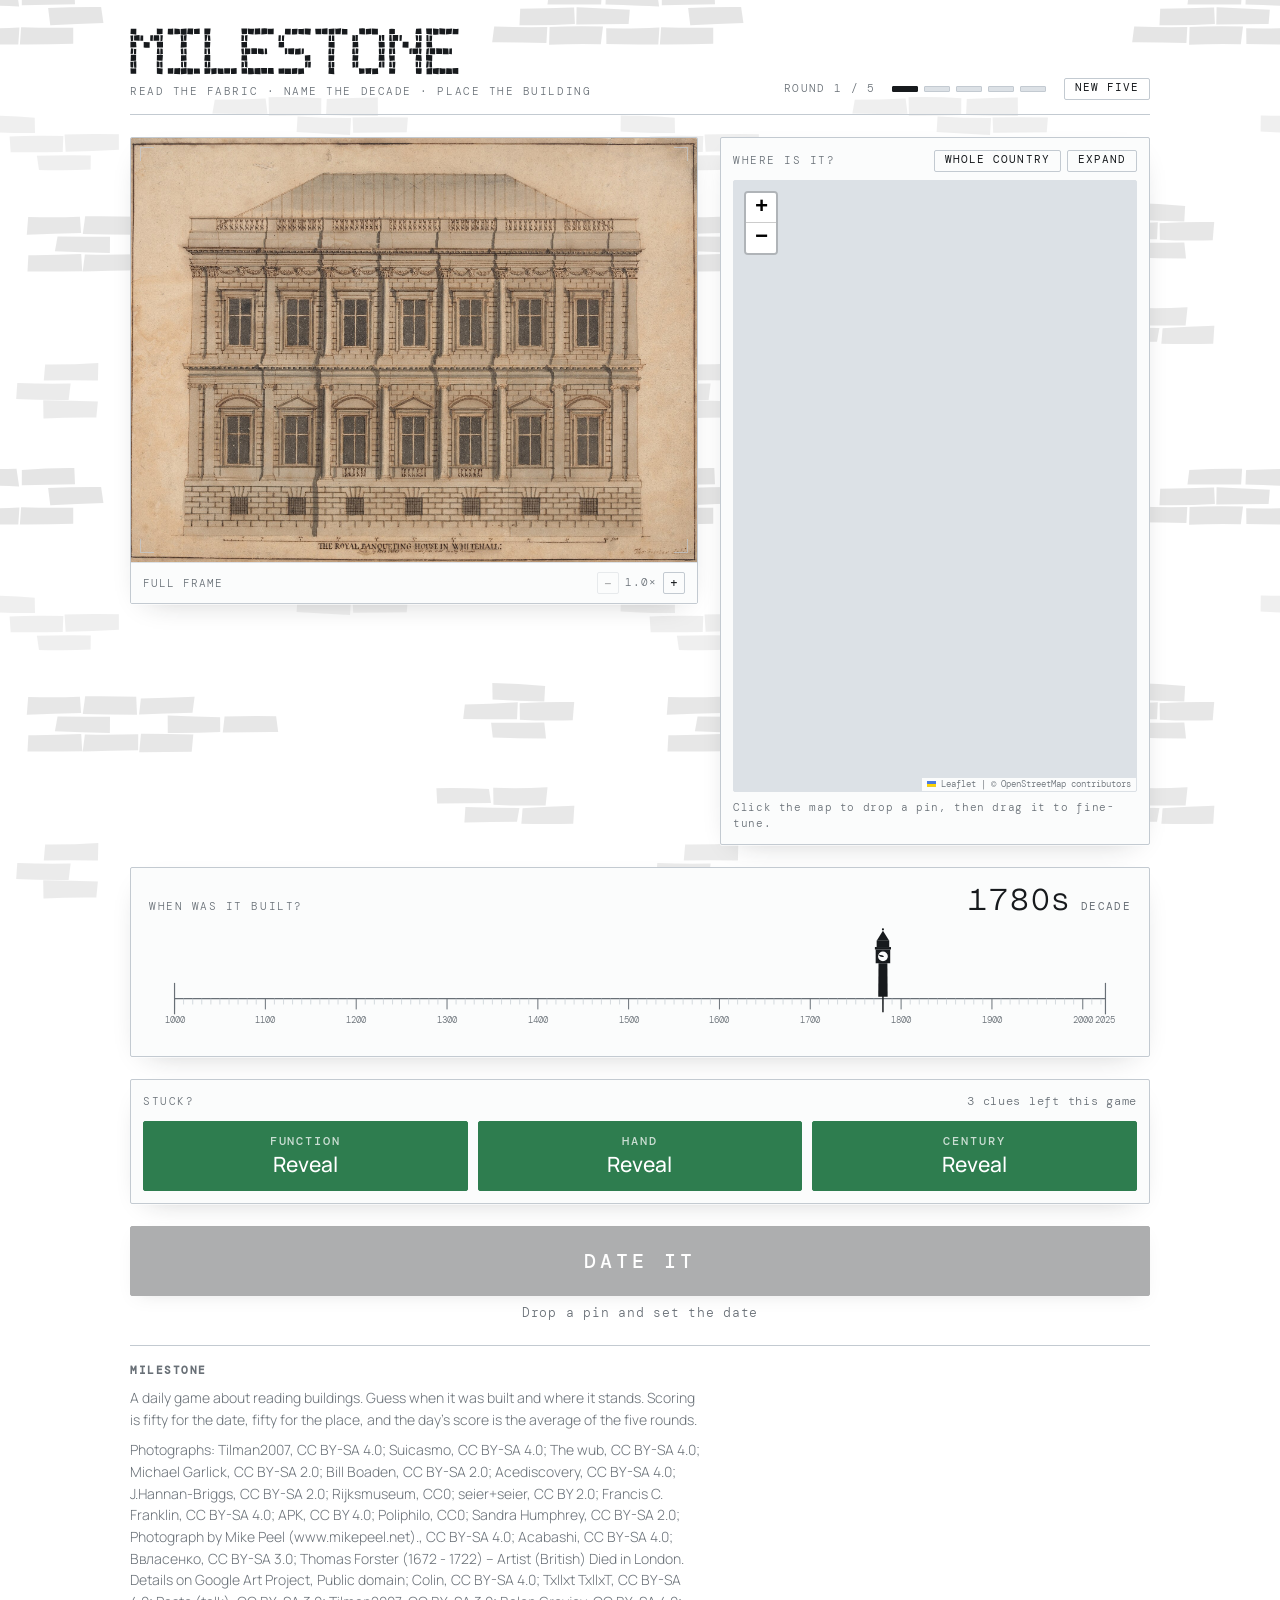
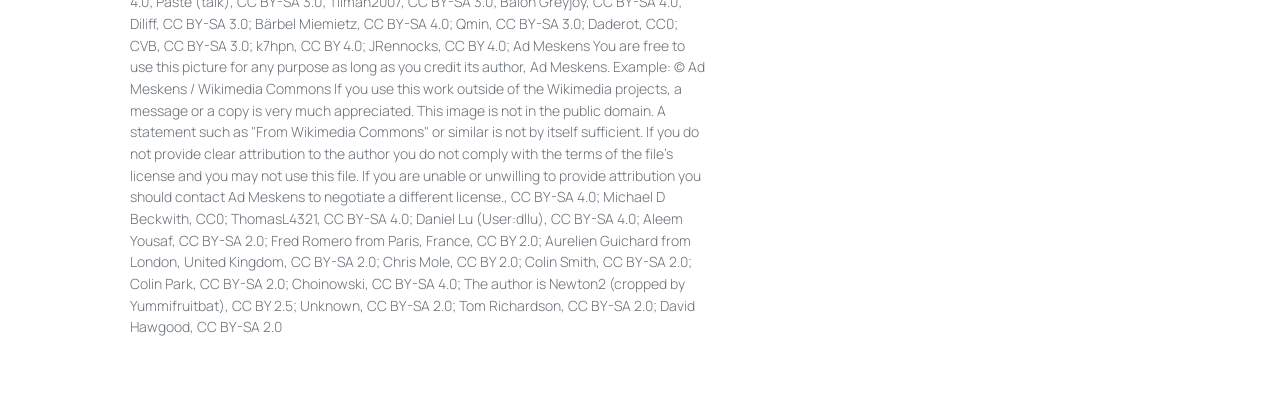
==== index.html @ c179b69d "Date it button sized to match the clue tabs" ====
<!doctype html>
<html lang="en-GB">
<head>
<meta charset="utf-8">
<meta name="viewport" content="width=device-width, initial-scale=1">
<title>Milestone</title>
<link rel="stylesheet" href="https://fonts.googleapis.com/css2?family=Bricolage+Grotesque:opsz,wght@12..96,300;12..96,400;12..96,500&family=Manrope:wght@200;300;400;500;600&family=DM+Mono:wght@400;500&display=swap">
<link rel="stylesheet" href="vendor/leaflet/leaflet.css?v=1787923400">
<link rel="stylesheet" href="styles.css?v=1787923400">
</head>
<body>

<div class="wrap">
  <header>
    <div>
      <h1 class="markwrap"><svg class="mark" viewBox="-1 -1 500.0 70.6" role="img" aria-label="Milestone" preserveAspectRatio="xMinYMid meet"><g fill="currentColor"><path d="M0.18,0.28 Q4.26,-0.07 8.62,0.01 L8.49,9.10 Q4.04,8.46 -0.21,8.25 Z"/><path d="M39.61,-0.17 Q43.94,0.16 48.41,0.07 L48.30,8.17 Q44.18,8.33 39.70,8.64 Z"/><path d="M-0.40,10.23 Q1.90,10.47 3.86,9.90 L3.76,18.40 Q1.93,18.71 0.41,18.93 Z"/><path d="M5.23,10.30 Q9.33,9.95 13.49,9.64 L13.73,18.20 Q9.24,18.14 5.21,18.11 Z"/><path d="M15.00,9.87 Q16.77,10.30 19.00,10.37 L18.99,18.34 Q16.62,18.08 14.53,18.48 Z"/><path d="M29.78,9.90 Q31.92,10.16 33.84,9.96 L33.40,18.78 Q31.23,18.15 29.55,18.31 Z"/><path d="M35.01,10.16 Q39.04,9.70 43.12,9.94 L43.37,18.19 Q39.10,18.63 34.67,18.39 Z"/><path d="M45.18,9.57 Q47.22,9.91 48.75,10.13 L48.11,18.48 Q46.68,19.18 45.15,19.05 Z"/><path d="M-0.29,20.01 Q4.09,19.81 8.16,20.27 L8.75,28.31 Q4.12,28.48 -0.30,28.62 Z"/><path d="M19.76,20.38 Q24.25,20.40 28.83,20.46 L28.74,28.78 Q24.00,29.01 19.79,28.60 Z"/><path d="M39.65,19.96 Q44.24,19.87 49.03,20.01 L48.97,28.36 Q44.43,28.73 39.97,28.48 Z"/><path d="M0.47,29.59 Q2.04,29.90 3.77,30.03 L3.51,38.14 Q1.61,38.10 -0.14,38.42 Z"/><path d="M4.77,30.48 Q6.64,30.81 8.49,30.47 L8.27,38.76 Q6.71,38.38 5.05,38.81 Z"/><path d="M40.18,30.11 Q41.82,30.12 43.35,30.23 L43.94,38.38 Q41.54,38.34 39.65,38.39 Z"/><path d="M45.05,30.08 Q46.58,30.13 48.45,30.29 L48.78,38.36 Q46.69,38.77 44.85,39.03 Z"/><path d="M0.30,39.62 Q4.26,39.62 8.29,39.56 L8.23,48.62 Q3.82,48.59 -0.01,49.05 Z"/><path d="M39.81,39.74 Q44.41,39.46 48.89,39.92 L48.24,48.63 Q44.10,48.41 39.66,48.29 Z"/><path d="M-0.44,50.17 Q1.96,50.11 4.06,50.24 L3.94,59.04 Q2.14,58.74 -0.23,58.59 Z"/><path d="M4.52,49.60 Q6.37,49.27 8.53,49.52 L8.71,59.09 Q6.81,59.48 5.43,59.09 Z"/><path d="M39.53,49.57 Q41.76,49.84 43.77,50.45 L43.63,58.16 Q41.88,58.34 39.54,58.92 Z"/><path d="M44.65,50.47 Q46.48,49.81 48.16,49.86 L48.28,58.74 Q46.92,58.80 44.99,58.35 Z"/><path d="M-0.29,60.10 Q4.34,60.34 8.37,60.07 L8.42,68.31 Q4.04,68.33 -0.01,68.17 Z"/><path d="M39.68,59.67 Q44.07,60.31 48.48,60.22 L48.17,69.04 Q43.91,68.68 39.75,68.26 Z"/><path d="M56.49,0.03 Q60.17,0.28 64.45,-0.31 L64.62,8.73 Q60.47,8.82 56.09,8.29 Z"/><path d="M66.34,-0.07 Q70.03,0.26 74.29,0.46 L75.00,8.17 Q70.65,8.34 66.13,8.60 Z"/><path d="M75.76,0.39 Q80.02,-0.25 84.77,-0.22 L84.88,9.01 Q80.59,9.25 75.89,8.67 Z"/><path d="M86.43,-0.35 Q90.53,-0.55 94.80,-0.11 L94.32,8.99 Q89.89,8.71 85.60,8.18 Z"/><path d="M96.02,0.42 Q100.29,-0.02 104.58,-0.36 L104.65,8.12 Q100.66,7.86 96.16,8.26 Z"/><path d="M75.78,9.83 Q77.88,9.90 79.62,9.89 L80.08,19.03 Q78.08,18.60 76.44,18.77 Z"/><path d="M80.69,10.27 Q82.72,9.78 84.77,9.53 L84.39,18.17 Q82.65,18.27 81.02,18.44 Z"/><path d="M76.29,19.57 Q80.85,19.62 84.86,20.09 L84.89,28.26 Q80.27,28.48 75.79,29.01 Z"/><path d="M75.83,30.45 Q77.68,29.81 79.60,29.93 L80.00,38.74 Q78.22,38.76 76.44,38.75 Z"/><path d="M81.12,30.35 Q82.99,30.35 84.47,30.05 L84.92,39.05 Q83.01,38.75 81.32,38.36 Z"/><path d="M76.29,40.31 Q80.37,40.56 84.34,39.99 L84.76,48.27 Q80.40,48.38 76.26,48.89 Z"/><path d="M76.47,50.12 Q77.90,50.34 79.11,49.93 L79.42,58.93 Q77.71,58.53 76.47,58.24 Z"/><path d="M80.53,49.85 Q82.61,50.30 84.68,50.21 L84.37,58.76 Q82.89,58.54 81.05,58.46 Z"/><path d="M56.29,59.94 Q60.35,60.15 64.57,59.73 L64.60,68.16 Q60.58,68.27 56.35,68.47 Z"/><path d="M66.36,60.10 Q70.95,60.01 74.96,59.76 L74.88,69.05 Q70.55,68.60 65.90,68.86 Z"/><path d="M75.61,60.32 Q80.26,59.81 84.87,59.65 L84.89,68.24 Q80.78,68.97 76.35,69.03 Z"/><path d="M85.66,59.97 Q89.98,60.04 94.75,60.26 L94.11,68.90 Q90.19,69.27 86.12,68.92 Z"/><path d="M95.91,60.44 Q100.29,60.62 104.63,60.42 L105.08,68.18 Q100.45,68.16 95.71,68.41 Z"/><path d="M111.68,-0.07 Q116.37,-0.57 121.09,-0.31 L120.28,8.64 Q115.96,8.95 111.68,8.90 Z"/><path d="M112.08,9.73 Q114.16,9.55 116.04,9.61 L115.13,18.34 Q113.67,18.43 112.38,18.63 Z"/><path d="M116.69,10.09 Q118.81,10.22 120.41,10.45 L120.88,18.29 Q119.36,18.28 117.43,18.22 Z"/><path d="M111.93,19.86 Q116.09,19.67 120.66,20.03 L120.22,28.58 Q115.85,28.66 111.98,28.94 Z"/><path d="M111.92,29.86 Q113.49,30.15 115.19,30.42 L115.15,38.78 Q113.20,38.43 111.72,38.59 Z"/><path d="M116.59,30.20 Q118.14,29.97 120.12,30.17 L120.37,38.21 Q119.00,38.35 117.34,38.85 Z"/><path d="M112.24,40.06 Q116.44,39.49 120.65,39.79 L120.63,48.98 Q115.98,48.51 111.59,48.58 Z"/><path d="M112.17,50.18 Q113.76,50.34 115.73,49.91 L115.90,58.92 Q113.87,58.63 112.20,58.15 Z"/><path d="M117.42,49.81 Q118.91,50.24 120.54,49.87 L120.65,58.45 Q118.64,58.43 116.71,59.05 Z"/><path d="M111.71,59.91 Q116.18,59.75 121.09,59.94 L120.21,68.47 Q115.83,68.42 111.91,68.68 Z"/><path d="M122.00,60.29 Q126.10,60.33 130.23,59.63 L130.23,68.49 Q126.20,68.67 122.40,69.09 Z"/><path d="M131.73,60.01 Q135.92,60.31 140.32,60.35 L140.88,68.81 Q136.43,68.70 132.15,68.43 Z"/><path d="M141.69,60.09 Q146.52,59.75 150.96,60.15 L150.40,68.40 Q146.17,68.16 141.82,68.44 Z"/><path d="M152.04,60.22 Q156.18,60.00 160.53,59.71 L160.69,68.42 Q156.42,68.64 152.06,68.83 Z"/><path d="M167.80,-0.28 Q172.50,-0.46 176.95,-0.33 L176.23,8.10 Q172.41,8.29 168.43,8.34 Z"/><path d="M177.79,-0.12 Q182.42,0.33 187.00,0.18 L186.23,8.94 Q182.13,8.32 177.92,8.10 Z"/><path d="M188.06,-0.42 Q191.95,0.02 196.19,-0.44 L196.64,8.64 Q192.08,8.60 187.90,8.73 Z"/><path d="M198.13,-0.39 Q202.68,-0.66 207.09,-0.43 L206.83,8.17 Q202.66,8.29 197.98,9.00 Z"/><path d="M207.68,0.01 Q212.04,0.31 216.74,-0.12 L216.64,8.64 Q212.26,8.26 207.71,8.54 Z"/><path d="M167.95,9.77 Q169.88,10.13 171.79,10.50 L171.38,18.77 Q169.60,18.69 167.79,18.53 Z"/><path d="M173.05,10.33 Q174.87,10.21 176.99,9.72 L176.63,18.91 Q175.29,18.41 173.44,18.50 Z"/><path d="M167.79,20.18 Q171.82,20.18 176.23,19.77 L176.46,28.40 Q172.25,28.72 168.03,28.55 Z"/><path d="M167.58,30.42 Q169.50,29.86 171.53,30.20 L171.64,39.06 Q169.80,38.56 168.47,38.63 Z"/><path d="M173.28,29.80 Q177.16,30.01 181.23,30.18 L181.21,38.25 Q177.09,38.21 172.91,39.05 Z"/><path d="M182.78,29.65 Q186.86,29.30 191.34,29.80 L191.51,38.55 Q187.44,38.43 182.96,38.27 Z"/><path d="M192.71,29.92 Q197.11,29.83 201.11,30.36 L201.95,38.56 Q197.39,38.72 192.88,38.17 Z"/><path d="M203.40,29.57 Q205.13,30.25 206.40,30.23 L206.84,38.44 Q205.22,38.69 203.08,38.55 Z"/><path d="M168.15,40.21 Q172.16,40.52 176.25,40.14 L176.59,48.55 Q172.49,48.43 167.79,48.40 Z"/><path d="M168.04,50.31 Q170.01,50.26 171.42,50.50 L171.63,58.22 Q169.67,58.43 167.84,58.72 Z"/><path d="M172.63,49.51 Q174.77,49.11 176.91,49.58 L176.84,58.93 Q174.87,58.32 173.36,58.11 Z"/><path d="M167.96,59.87 Q172.27,60.09 176.24,59.95 L176.78,68.43 Q172.47,68.28 168.19,68.41 Z"/><path d="M177.80,59.72 Q181.83,59.80 186.12,60.01 L186.83,68.52 Q182.64,69.02 177.99,69.04 Z"/><path d="M187.66,59.91 Q191.86,59.83 196.66,59.77 L196.88,68.91 Q191.91,68.92 187.54,68.69 Z"/><path d="M197.59,59.55 Q202.15,59.74 206.81,59.56 L206.45,68.14 Q202.30,68.43 198.08,68.33 Z"/><path d="M208.32,59.69 Q212.11,59.65 216.38,59.68 L216.90,68.70 Q212.15,68.43 207.71,68.33 Z"/><path d="M234.03,0.20 Q238.22,0.53 242.63,-0.03 L242.37,8.81 Q237.82,8.86 233.67,8.32 Z"/><path d="M244.38,0.43 Q248.73,0.13 253.04,0.21 L252.24,8.30 Q248.48,8.42 244.27,8.82 Z"/><path d="M254.06,0.42 Q258.26,0.72 262.54,0.17 L262.47,8.86 Q258.72,8.52 254.37,8.13 Z"/><path d="M263.62,-0.35 Q268.45,-0.54 273.02,0.14 L272.24,9.06 Q267.94,8.77 263.56,8.43 Z"/><path d="M224.23,9.92 Q225.97,10.18 227.62,9.98 L227.31,18.80 Q225.75,18.60 223.86,18.77 Z"/><path d="M229.33,10.29 Q231.29,10.16 232.74,9.80 L232.19,19.08 Q230.53,18.47 229.19,18.21 Z"/><path d="M224.49,19.76 Q228.15,20.00 232.40,20.11 L232.51,28.28 Q228.47,28.60 224.14,28.22 Z"/><path d="M233.58,29.62 Q235.23,29.68 237.32,29.63 L237.16,38.45 Q235.76,38.30 233.77,38.82 Z"/><path d="M238.61,30.00 Q243.28,29.83 247.91,29.81 L247.35,38.86 Q243.04,38.74 238.84,38.50 Z"/><path d="M249.45,30.49 Q253.24,30.28 257.49,29.57 L257.76,38.60 Q253.55,39.13 248.97,39.01 Z"/><path d="M259.32,30.08 Q261.09,30.06 262.49,29.99 L262.31,38.16 Q260.38,38.10 258.85,38.85 Z"/><path d="M263.96,40.49 Q267.83,40.09 272.26,39.73 L272.20,48.74 Q268.35,48.70 264.08,48.58 Z"/><path d="M264.35,50.23 Q266.47,50.32 268.07,49.53 L267.90,58.60 Q266.33,58.44 264.33,58.77 Z"/><path d="M269.01,50.08 Q270.74,50.27 273.06,50.13 L272.63,58.75 Q270.94,58.88 268.92,58.86 Z"/><path d="M224.06,60.42 Q228.64,60.11 232.96,59.95 L233.10,68.34 Q228.50,68.25 224.21,68.27 Z"/><path d="M233.58,60.26 Q238.03,60.63 242.78,60.37 L242.89,68.69 Q238.28,68.84 233.64,68.65 Z"/><path d="M244.16,60.20 Q248.26,59.91 252.72,59.76 L252.30,68.41 Q248.34,68.65 244.12,68.60 Z"/><path d="M253.93,60.47 Q258.12,60.34 262.39,59.99 L262.83,68.53 Q258.14,68.39 253.86,69.06 Z"/><path d="M279.63,0.07 Q284.18,-0.24 289.03,0.32 L288.90,8.42 Q284.72,8.30 280.27,8.53 Z"/><path d="M290.11,0.07 Q294.08,-0.13 298.29,-0.47 L298.25,8.58 Q293.92,8.82 289.81,8.22 Z"/><path d="M300.08,0.46 Q304.38,-0.03 308.93,-0.28 L308.49,9.03 Q304.25,8.49 300.28,8.78 Z"/><path d="M309.97,-0.07 Q314.53,0.06 318.89,-0.48 L318.12,8.37 Q314.09,8.72 310.26,8.52 Z"/><path d="M320.06,0.25 Q324.07,0.64 328.37,0.33 L328.43,8.93 Q324.50,8.80 320.07,9.01 Z"/><path d="M300.22,10.27 Q301.73,10.59 303.64,10.05 L303.69,18.69 Q301.89,18.85 300.08,18.20 Z"/><path d="M305.08,10.21 Q306.92,10.43 308.52,10.37 L308.57,18.85 Q306.76,18.42 304.97,18.80 Z"/><path d="M299.94,19.97 Q304.38,20.27 308.94,19.74 L309.00,28.90 Q304.41,28.72 299.76,28.18 Z"/><path d="M300.12,30.44 Q301.81,30.03 303.14,29.72 L303.89,38.53 Q301.65,38.89 299.56,38.80 Z"/><path d="M304.55,30.37 Q306.66,30.49 308.62,30.27 L308.13,38.98 Q306.08,38.95 304.59,38.42 Z"/><path d="M299.76,40.46 Q304.05,40.25 308.54,40.16 L308.20,48.55 Q303.95,48.64 299.84,49.06 Z"/><path d="M299.96,50.35 Q301.76,49.78 303.19,49.59 L303.53,59.05 Q301.87,59.25 299.63,58.81 Z"/><path d="M304.59,49.97 Q306.65,50.50 308.60,50.34 L308.59,58.48 Q306.73,59.01 304.69,58.92 Z"/><path d="M300.26,59.72 Q303.96,59.68 308.19,59.66 L308.58,69.06 Q304.15,68.94 299.67,68.25 Z"/><path d="M346.15,-0.19 Q350.36,-0.68 355.00,-0.42 L354.97,8.78 Q350.61,8.25 346.48,8.35 Z"/><path d="M356.31,0.50 Q360.77,0.01 364.83,-0.39 L364.78,8.26 Q360.76,8.39 356.25,8.96 Z"/><path d="M365.69,-0.22 Q370.22,0.08 374.57,-0.05 L374.65,8.94 Q369.94,9.14 365.70,8.68 Z"/><path d="M336.08,9.55 Q337.82,9.93 340.01,10.22 L340.09,18.81 Q337.88,18.65 335.65,18.64 Z"/><path d="M340.68,9.61 Q342.73,9.68 344.26,9.60 L344.17,18.18 Q342.63,18.76 340.59,18.98 Z"/><path d="M376.45,9.70 Q378.52,10.13 380.07,10.46 L379.24,18.84 Q377.53,18.67 376.16,18.45 Z"/><path d="M380.68,9.59 Q382.54,9.60 384.31,9.63 L384.19,18.48 Q382.93,18.11 381.08,18.35 Z"/><path d="M336.45,19.96 Q340.63,20.43 344.68,20.01 L344.97,28.27 Q340.72,27.98 336.20,28.52 Z"/><path d="M375.70,19.90 Q380.26,19.66 384.72,20.25 L384.97,28.26 Q380.52,28.76 376.19,28.64 Z"/><path d="M335.92,30.32 Q337.82,29.72 339.26,29.66 L339.91,38.71 Q337.94,38.91 335.65,38.34 Z"/><path d="M341.17,29.60 Q343.34,29.99 345.10,30.40 L344.61,38.37 Q342.89,38.01 340.58,38.40 Z"/><path d="M376.06,30.26 Q377.85,29.93 379.36,30.36 L380.09,38.97 Q378.33,38.86 376.28,38.69 Z"/><path d="M380.67,30.21 Q383.02,29.89 385.02,29.94 L384.20,38.93 Q382.23,38.79 380.69,38.26 Z"/><path d="M336.45,39.88 Q340.68,40.43 345.03,40.39 L344.38,48.53 Q340.22,48.67 335.96,48.58 Z"/><path d="M376.07,39.66 Q380.25,39.92 384.35,40.08 L384.75,48.60 Q380.25,48.37 375.79,48.78 Z"/><path d="M336.00,50.40 Q338.02,49.87 339.71,49.98 L339.99,58.61 Q338.10,58.52 336.29,59.09 Z"/><path d="M341.08,49.95 Q342.80,49.83 344.97,49.71 L344.71,58.81 Q342.83,58.56 340.65,58.99 Z"/><path d="M376.44,50.41 Q377.97,49.89 379.94,49.82 L380.07,58.81 Q377.69,58.81 375.87,58.38 Z"/><path d="M381.15,49.94 Q382.66,49.64 384.52,49.80 L384.45,58.91 Q382.87,58.94 381.29,58.88 Z"/><path d="M345.81,59.97 Q350.26,60.19 354.36,60.42 L354.29,68.12 Q350.14,68.53 346.39,68.72 Z"/><path d="M355.61,59.93 Q360.01,59.93 364.94,59.55 L364.10,68.54 Q360.00,68.33 356.33,68.76 Z"/><path d="M365.93,60.39 Q370.21,60.38 374.68,60.06 L375.05,68.65 Q370.36,68.49 365.90,68.96 Z"/><path d="M391.91,0.34 Q395.91,0.10 400.30,0.38 L400.36,8.25 Q396.09,8.36 391.79,8.42 Z"/><path d="M432.45,0.11 Q436.35,-0.39 440.28,-0.34 L440.77,8.26 Q436.09,7.83 431.56,8.21 Z"/><path d="M392.04,9.56 Q393.49,9.89 395.22,9.73 L395.73,18.93 Q393.55,18.79 391.67,18.36 Z"/><path d="M397.16,9.69 Q401.14,9.45 405.47,9.64 L405.13,18.53 Q401.20,18.26 397.01,18.87 Z"/><path d="M407.39,10.04 Q409.01,9.61 411.07,9.85 L410.47,18.51 Q408.88,18.35 407.48,18.86 Z"/><path d="M431.84,9.66 Q433.72,9.97 435.68,10.27 L435.60,18.42 Q433.88,18.58 432.44,18.25 Z"/><path d="M436.90,9.90 Q438.69,10.20 440.91,9.86 L440.90,18.57 Q438.89,18.52 436.98,19.04 Z"/><path d="M392.10,19.87 Q396.61,19.90 400.56,19.71 L400.12,28.90 Q396.15,28.81 392.06,28.59 Z"/><path d="M412.30,19.92 Q416.74,19.58 421.08,19.78 L420.92,28.91 Q416.30,28.80 411.89,28.73 Z"/><path d="M432.45,20.40 Q436.33,20.65 440.35,20.12 L440.41,28.55 Q435.91,28.85 431.66,28.96 Z"/><path d="M391.59,30.02 Q393.56,30.21 395.78,30.22 L395.75,38.32 Q393.43,38.48 391.62,39.05 Z"/><path d="M396.65,30.20 Q398.34,30.33 400.50,29.68 L400.85,38.21 Q399.29,38.50 397.35,38.53 Z"/><path d="M422.44,30.45 Q424.10,30.25 426.03,29.71 L425.61,38.54 Q423.83,38.57 422.38,38.50 Z"/><path d="M426.78,29.99 Q431.33,30.20 435.70,29.54 L435.68,38.11 Q431.69,38.51 427.22,38.54 Z"/><path d="M437.10,29.73 Q439.12,29.83 440.79,30.44 L440.24,38.58 Q438.77,38.77 437.14,38.13 Z"/><path d="M391.53,40.45 Q395.99,40.88 400.10,40.43 L400.12,48.45 Q396.28,48.32 392.36,48.88 Z"/><path d="M432.40,39.59 Q436.55,39.52 440.55,40.18 L441.04,49.01 Q436.30,48.68 431.64,48.35 Z"/><path d="M392.04,49.96 Q393.57,50.42 395.27,49.98 L395.87,58.13 Q394.06,58.53 391.77,58.27 Z"/><path d="M396.96,50.20 Q399.27,50.01 401.06,50.06 L400.65,58.74 Q398.71,59.25 397.25,58.98 Z"/><path d="M431.83,49.61 Q433.63,49.97 435.53,50.29 L435.16,58.59 Q433.70,58.77 431.98,58.24 Z"/><path d="M437.15,49.70 Q438.84,49.60 440.24,50.22 L440.11,58.46 Q438.62,58.47 436.92,58.37 Z"/><path d="M391.82,60.01 Q396.56,60.30 400.86,60.22 L400.54,68.34 Q396.39,68.44 391.66,68.31 Z"/><path d="M432.18,59.88 Q436.81,60.24 440.98,59.86 L440.66,68.50 Q436.29,68.59 432.37,68.41 Z"/><path d="M447.70,-0.20 Q451.88,-0.31 456.59,-0.29 L456.35,9.04 Q452.28,8.87 448.20,8.26 Z"/><path d="M458.04,-0.10 Q462.42,-0.16 466.63,0.42 L466.45,9.03 Q462.64,9.42 458.38,9.08 Z"/><path d="M467.65,-0.45 Q471.95,-0.23 476.85,-0.01 L476.49,8.67 Q471.95,8.44 467.86,8.44 Z"/><path d="M478.13,0.15 Q482.54,0.19 487.06,-0.27 L486.14,8.16 Q482.18,8.02 477.65,8.68 Z"/><path d="M488.20,0.21 Q492.70,0.60 496.77,0.29 L496.47,8.57 Q492.26,8.29 487.71,8.65 Z"/><path d="M448.17,9.68 Q449.66,9.48 451.20,9.84 L451.44,18.97 Q449.60,18.80 448.17,18.61 Z"/><path d="M452.83,10.39 Q454.59,10.26 456.81,10.31 L456.52,18.37 Q454.43,18.46 452.73,18.89 Z"/><path d="M448.04,19.96 Q452.45,20.18 456.37,19.62 L456.96,28.69 Q452.53,28.37 448.44,28.34 Z"/><path d="M448.33,30.45 Q450.30,29.80 452.06,29.87 L451.46,39.00 Q449.46,39.32 447.70,38.80 Z"/><path d="M453.12,29.63 Q457.39,29.52 461.47,29.74 L461.31,38.66 Q457.25,38.90 453.25,38.70 Z"/><path d="M462.88,29.56 Q467.28,29.56 471.60,30.25 L472.05,38.25 Q467.62,38.62 463.09,38.27 Z"/><path d="M472.69,29.58 Q477.10,29.58 481.34,30.17 L481.89,38.62 Q477.46,38.63 473.10,38.82 Z"/><path d="M482.96,29.90 Q484.60,30.20 486.82,29.74 L486.76,38.95 Q484.72,38.38 482.62,38.52 Z"/><path d="M447.51,39.52 Q452.18,39.87 457.05,40.14 L456.82,48.95 Q452.44,48.36 447.71,48.15 Z"/><path d="M448.33,49.54 Q450.09,49.34 451.88,49.83 L451.19,58.59 Q449.41,59.17 447.61,59.03 Z"/><path d="M452.54,49.92 Q454.26,49.87 456.38,49.53 L456.75,58.90 Q454.74,58.91 452.62,58.53 Z"/><path d="M448.29,60.37 Q452.87,60.04 457.06,59.76 L456.55,68.95 Q452.63,68.98 448.32,69.04 Z"/><path d="M458.01,60.20 Q462.36,60.03 466.97,59.72 L466.54,69.10 Q462.31,68.42 457.85,68.49 Z"/><path d="M467.83,59.66 Q472.35,60.39 477.00,60.50 L477.03,68.17 Q472.60,68.36 468.20,68.82 Z"/><path d="M478.18,59.93 Q482.07,59.83 486.55,60.27 L486.89,68.81 Q482.22,68.36 477.96,68.67 Z"/><path d="M487.56,60.13 Q492.13,59.46 496.43,59.60 L496.45,68.53 Q491.96,68.14 487.77,68.35 Z"/></g></svg></h1>
      <div class="tagline">Read the fabric &middot; name the decade &middot; place the building</div>
    </div>
    <div class="progress">
      <span class="roundlab" id="roundlab">Round 1 / 5</span><span id="pips"></span>
      <button class="zbtn wide" id="reshuffle" title="Skip today's five and draw another set">New five</button>
    </div>
  </header>

  <div class="stage">
    <div class="plate">
      <div class="plate-img" id="plateimg">
        <div class="corner tl"></div><div class="corner tr"></div>
        <div class="corner bl"></div><div class="corner br"></div>
      </div>
      <div class="plate-bar">
        <span id="platecap">Full frame</span>
        <div class="zoomer">
          <button class="zbtn" id="pzout" aria-label="Zoom out" disabled>&minus;</button>
          <span class="zlab" id="pzlab">1.0&times;</span>
          <button class="zbtn" id="pzin" aria-label="Zoom in">+</button>
        </div>
      </div>
    </div>

    <div class="map-card">
      <div class="map-head">
        <p class="label" style="margin:0">Where is it?</p>
        <div class="zoomer">
          <button class="zbtn wide" id="mapreset">Whole country</button>
          <button class="zbtn wide" id="mapexpand" aria-pressed="false">Expand</button>
        </div>
      </div>
      <div id="map"></div>
      <button class="minishot" id="minishot" title="The building you are placing">
        <img id="minishotimg" alt="">
        <span class="msbar">The building</span>
      </button>
      <p class="mapnote" id="mapnote">Click the map to drop a pin, then drag it to fine-tune.</p>
    </div>
  </div>

  <div class="ruler-card">
    <div class="ruler-head">
      <p class="label" style="margin:0">When was it built?</p>
      <div class="readout" id="readout">1700s<small>decade</small></div>
    </div>
    <svg id="ruler" viewBox="0 0 1000 124" role="slider" tabindex="0"
         aria-label="Date of construction" aria-valuemin="1000" aria-valuemax="2025"></svg>
  </div>

  <div class="clue-card">
    <div class="clue-head">
      <p class="label" style="margin:0">Stuck?</p>
      <span class="cluecost" id="cluecost">3 clues left this game</span>
    </div>
    <div class="clues" id="clues"></div>
  </div>

  <div class="actions commit">
    <button class="btn" id="submit" disabled>Date it</button>
    <span class="hint" id="hint">Drop a pin and set the date</span>
  </div>

  <section class="reveal" id="reveal" aria-live="polite">
    <div>
      <h2 class="rev-title" id="revtitle"></h2>
      <p class="rev-sub" id="revsub"></p>
    </div>
    <dl class="scores">
      <div class="score"><dt>Date</dt><dd id="sdate"></dd></div>
      <div class="score"><dt>Place</dt><dd id="splace"></dd></div>
      <div class="score"><dt>Round</dt><dd id="sround"></dd></div>
    </dl>
    <p class="tell" id="telltext"></p>
    <p class="revnote" id="revnote"></p>
    <p class="credit" id="revcredit"></p>
    <div class="actions"><button class="btn" id="next">Next building</button></div>
  </section>

  <section class="final" id="final">
    <div>
      <p class="label" style="margin:0">Today's score</p>
      <p class="total" id="totaltxt"></p>
    </div>
    <p class="grid-share" id="sharegrid"></p>
    <p class="legend">Top row: date. Bottom row: place.</p>
    <div class="actions">
      <button class="btn" id="copy">Share result</button>
      <button class="btn ghost" id="again">Another five</button>
    </div>
  </section>

  <footer>
    <h3>Milestone</h3>
    <p>A daily game about reading buildings. Guess when it was built and where it stands.
    Scoring is fifty for the date, fifty for the place, and the day's score is the average
    of the five rounds.</p>
    <p id="attrib"></p>
  </footer>
</div>

<script src="vendor/leaflet/leaflet.js?v=1787923400"></script>
<script src="js/ruler.js?v=1787923400"></script>
<script src="js/scoring.js?v=1787923400"></script>
<script src="js/app.js?v=1787923400"></script>
</body>
</html>
---- vendor/leaflet/leaflet.css ----
.leaflet-image-layer,.leaflet-layer,.leaflet-marker-icon,.leaflet-marker-shadow,.leaflet-pane,.leaflet-pane>canvas,.leaflet-pane>svg,.leaflet-tile,.leaflet-tile-container,.leaflet-zoom-box{position:absolute;left:0;top:0}.leaflet-container{overflow:hidden}.leaflet-marker-icon,.leaflet-marker-shadow,.leaflet-tile{-webkit-user-select:none;-moz-user-select:none;user-select:none;-webkit-user-drag:none}.leaflet-tile::selection{background:0 0}.leaflet-safari .leaflet-tile{image-rendering:-webkit-optimize-contrast}.leaflet-safari .leaflet-tile-container{width:1600px;height:1600px;-webkit-transform-origin:0 0}.leaflet-marker-icon,.leaflet-marker-shadow{display:block}.leaflet-container .leaflet-overlay-pane svg{max-width:none!important;max-height:none!important}.leaflet-container .leaflet-marker-pane img,.leaflet-container .leaflet-shadow-pane img,.leaflet-container .leaflet-tile,.leaflet-container .leaflet-tile-pane img,.leaflet-container img.leaflet-image-layer{max-width:none!important;max-height:none!important;width:auto;padding:0}.leaflet-container img.leaflet-tile{mix-blend-mode:plus-lighter}.leaflet-container.leaflet-touch-zoom{-ms-touch-action:pan-x pan-y;touch-action:pan-x pan-y}.leaflet-container.leaflet-touch-drag{-ms-touch-action:pinch-zoom;touch-action:none;touch-action:pinch-zoom}.leaflet-container.leaflet-touch-drag.leaflet-touch-zoom{-ms-touch-action:none;touch-action:none}.leaflet-container{-webkit-tap-highlight-color:transparent}.leaflet-container a{-webkit-tap-highlight-color:rgba(51,181,229,.4)}.leaflet-tile{filter:inherit;visibility:hidden}.leaflet-tile-loaded{visibility:inherit}.leaflet-zoom-box{width:0;height:0;-moz-box-sizing:border-box;box-sizing:border-box;z-index:800}.leaflet-overlay-pane svg{-moz-user-select:none}.leaflet-pane{z-index:400}.leaflet-tile-pane{z-index:200}.leaflet-overlay-pane{z-index:400}.leaflet-shadow-pane{z-index:500}.leaflet-marker-pane{z-index:600}.leaflet-tooltip-pane{z-index:650}.leaflet-popup-pane{z-index:700}.leaflet-map-pane canvas{z-index:100}.leaflet-map-pane svg{z-index:200}.leaflet-vml-shape{width:1px;height:1px}.lvml{behavior:url(#default#VML);display:inline-block;position:absolute}.leaflet-control{position:relative;z-index:800;pointer-events:visiblePainted;pointer-events:auto}.leaflet-bottom,.leaflet-top{position:absolute;z-index:1000;pointer-events:none}.leaflet-top{top:0}.leaflet-right{right:0}.leaflet-bottom{bottom:0}.leaflet-left{left:0}.leaflet-control{float:left;clear:both}.leaflet-right .leaflet-control{float:right}.leaflet-top .leaflet-control{margin-top:10px}.leaflet-bottom .leaflet-control{margin-bottom:10px}.leaflet-left .leaflet-control{margin-left:10px}.leaflet-right .leaflet-control{margin-right:10px}.leaflet-fade-anim .leaflet-popup{opacity:0;-webkit-transition:opacity .2s linear;-moz-transition:opacity .2s linear;transition:opacity .2s linear}.leaflet-fade-anim .leaflet-map-pane .leaflet-popup{opacity:1}.leaflet-zoom-animated{-webkit-transform-origin:0 0;-ms-transform-origin:0 0;transform-origin:0 0}svg.leaflet-zoom-animated{will-change:transform}.leaflet-zoom-anim .leaflet-zoom-animated{-webkit-transition:-webkit-transform .25s cubic-bezier(0,0,.25,1);-moz-transition:-moz-transform .25s cubic-bezier(0,0,.25,1);transition:transform .25s cubic-bezier(0,0,.25,1)}.leaflet-pan-anim .leaflet-tile,.leaflet-zoom-anim .leaflet-tile{-webkit-transition:none;-moz-transition:none;transition:none}.leaflet-zoom-anim .leaflet-zoom-hide{visibility:hidden}.leaflet-interactive{cursor:pointer}.leaflet-grab{cursor:-webkit-grab;cursor:-moz-grab;cursor:grab}.leaflet-crosshair,.leaflet-crosshair .leaflet-interactive{cursor:crosshair}.leaflet-control,.leaflet-popup-pane{cursor:auto}.leaflet-dragging .leaflet-grab,.leaflet-dragging .leaflet-grab .leaflet-interactive,.leaflet-dragging .leaflet-marker-draggable{cursor:move;cursor:-webkit-grabbing;cursor:-moz-grabbing;cursor:grabbing}.leaflet-image-layer,.leaflet-marker-icon,.leaflet-marker-shadow,.leaflet-pane>svg path,.leaflet-tile-container{pointer-events:none}.leaflet-image-layer.leaflet-interactive,.leaflet-marker-icon.leaflet-interactive,.leaflet-pane>svg path.leaflet-interactive,svg.leaflet-image-layer.leaflet-interactive path{pointer-events:visiblePainted;pointer-events:auto}.leaflet-container{background:#ddd;outline-offset:1px}.leaflet-container a{color:#0078a8}.leaflet-zoom-box{border:2px dotted #38f;background:rgba(255,255,255,.5)}.leaflet-container{font-family:"Helvetica Neue",Arial,Helvetica,sans-serif;font-size:12px;font-size:.75rem;line-height:1.5}.leaflet-bar{box-shadow:0 1px 5px rgba(0,0,0,.65);border-radius:4px}.leaflet-bar a{background-color:#fff;border-bottom:1px solid #ccc;width:26px;height:26px;line-height:26px;display:block;text-align:center;text-decoration:none;color:#000}.leaflet-bar a,.leaflet-control-layers-toggle{background-position:50% 50%;background-repeat:no-repeat;display:block}.leaflet-bar a:focus,.leaflet-bar a:hover{background-color:#f4f4f4}.leaflet-bar a:first-child{border-top-left-radius:4px;border-top-right-radius:4px}.leaflet-bar a:last-child{border-bottom-left-radius:4px;border-bottom-right-radius:4px;border-bottom:none}.leaflet-bar a.leaflet-disabled{cursor:default;background-color:#f4f4f4;color:#bbb}.leaflet-touch .leaflet-bar a{width:30px;height:30px;line-height:30px}.leaflet-touch .leaflet-bar a:first-child{border-top-left-radius:2px;border-top-right-radius:2px}.leaflet-touch .leaflet-bar a:last-child{border-bottom-left-radius:2px;border-bottom-right-radius:2px}.leaflet-control-zoom-in,.leaflet-control-zoom-out{font:bold 18px 'Lucida Console',Monaco,monospace;text-indent:1px}.leaflet-touch .leaflet-control-zoom-in,.leaflet-touch .leaflet-control-zoom-out{font-size:22px}.leaflet-control-layers{box-shadow:0 1px 5px rgba(0,0,0,.4);background:#fff;border-radius:5px}.leaflet-control-layers-toggle{background-image:url(images/layers.png);width:36px;height:36px}.leaflet-retina .leaflet-control-layers-toggle{background-image:url(images/layers-2x.png);background-size:26px 26px}.leaflet-touch .leaflet-control-layers-toggle{width:44px;height:44px}.leaflet-control-layers .leaflet-control-layers-list,.leaflet-control-layers-expanded .leaflet-control-layers-toggle{display:none}.leaflet-control-layers-expanded .leaflet-control-layers-list{display:block;position:relative}.leaflet-control-layers-expanded{padding:6px 10px 6px 6px;color:#333;background:#fff}.leaflet-control-layers-scrollbar{overflow-y:scroll;overflow-x:hidden;padding-right:5px}.leaflet-control-layers-selector{margin-top:2px;position:relative;top:1px}.leaflet-control-layers label{display:block;font-size:13px;font-size:1.08333em}.leaflet-control-layers-separator{height:0;border-top:1px solid #ddd;margin:5px -10px 5px -6px}.leaflet-default-icon-path{background-image:url(images/marker-icon.png)}.leaflet-container .leaflet-control-attribution{background:#fff;background:rgba(255,255,255,.8);margin:0}.leaflet-control-attribution,.leaflet-control-scale-line{padding:0 5px;color:#333;line-height:1.4}.leaflet-control-attribution a{text-decoration:none}.leaflet-control-attribution a:focus,.leaflet-control-attribution a:hover{text-decoration:underline}.leaflet-attribution-flag{display:inline!important;vertical-align:baseline!important;width:1em;height:.6669em}.leaflet-left .leaflet-control-scale{margin-left:5px}.leaflet-bottom .leaflet-control-scale{margin-bottom:5px}.leaflet-control-scale-line{border:2px solid #777;border-top:none;line-height:1.1;padding:2px 5px 1px;white-space:nowrap;-moz-box-sizing:border-box;box-sizing:border-box;background:rgba(255,255,255,.8);text-shadow:1px 1px #fff}.leaflet-control-scale-line:not(:first-child){border-top:2px solid #777;border-bottom:none;margin-top:-2px}.leaflet-control-scale-line:not(:first-child):not(:last-child){border-bottom:2px solid #777}.leaflet-touch .leaflet-bar,.leaflet-touch .leaflet-control-attribution,.leaflet-touch .leaflet-control-layers{box-shadow:none}.leaflet-touch .leaflet-bar,.leaflet-touch .leaflet-control-layers{border:2px solid rgba(0,0,0,.2);background-clip:padding-box}.leaflet-popup{position:absolute;text-align:center;margin-bottom:20px}.leaflet-popup-content-wrapper{padding:1px;text-align:left;border-radius:12px}.leaflet-popup-content{margin:13px 24px 13px 20px;line-height:1.3;font-size:13px;font-size:1.08333em;min-height:1px}.leaflet-popup-content p{margin:17px 0;margin:1.3em 0}.leaflet-popup-tip-container{width:40px;height:20px;position:absolute;left:50%;margin-top:-1px;margin-left:-20px;overflow:hidden;pointer-events:none}.leaflet-popup-tip{width:17px;height:17px;padding:1px;margin:-10px auto 0;pointer-events:auto;-webkit-transform:rotate(45deg);-moz-transform:rotate(45deg);-ms-transform:rotate(45deg);transform:rotate(45deg)}.leaflet-popup-content-wrapper,.leaflet-popup-tip{background:#fff;color:#333;box-shadow:0 3px 14px rgba(0,0,0,.4)}.leaflet-container a.leaflet-popup-close-button{position:absolute;top:0;right:0;border:none;text-align:center;width:24px;height:24px;font:16px/24px Tahoma,Verdana,sans-serif;color:#757575;text-decoration:none;background:0 0}.leaflet-container a.leaflet-popup-close-button:focus,.leaflet-container a.leaflet-popup-close-button:hover{color:#585858}.leaflet-popup-scrolled{overflow:auto}.leaflet-oldie .leaflet-popup-content-wrapper{-ms-zoom:1}.leaflet-oldie .leaflet-popup-tip{width:24px;margin:0 auto}.leaflet-oldie .leaflet-control-layers,.leaflet-oldie .leaflet-control-zoom,.leaflet-oldie .leaflet-popup-content-wrapper,.leaflet-oldie .leaflet-popup-tip{border:1px solid #999}.leaflet-div-icon{background:#fff;border:1px solid #666}.leaflet-tooltip{position:absolute;padding:6px;background-color:#fff;border:1px solid #fff;border-radius:3px;color:#222;white-space:nowrap;-webkit-user-select:none;-moz-user-select:none;-ms-user-select:none;user-select:none;pointer-events:none;box-shadow:0 1px 3px rgba(0,0,0,.4)}.leaflet-tooltip.leaflet-interactive{cursor:pointer;pointer-events:auto}.leaflet-tooltip-bottom:before,.leaflet-tooltip-left:before,.leaflet-tooltip-right:before,.leaflet-tooltip-top:before{position:absolute;pointer-events:none;border:6px solid transparent;background:0 0;content:""}.leaflet-tooltip-bottom{margin-top:6px}.leaflet-tooltip-top{margin-top:-6px}.leaflet-tooltip-bottom:before,.leaflet-tooltip-top:before{left:50%;margin-left:-6px}.leaflet-tooltip-top:before{bottom:0;margin-bottom:-12px;border-top-color:#fff}.leaflet-tooltip-bottom:before{top:0;margin-top:-12px;margin-left:-6px;border-bottom-color:#fff}.leaflet-tooltip-left{margin-left:-6px}.leaflet-tooltip-right{margin-left:6px}.leaflet-tooltip-left:before,.leaflet-tooltip-right:before{top:50%;margin-top:-6px}.leaflet-tooltip-left:before{right:0;margin-right:-12px;border-left-color:#fff}.leaflet-tooltip-right:before{left:0;margin-left:-12px;border-right-color:#fff}@media print{.leaflet-control{-webkit-print-color-adjust:exact;print-color-adjust:exact}}
---- styles.css ----
:root{
  --ground:#FFFFFF;
  --panel:#FBFCFC;
  --plate:#FFFFFF;
  --ink:#171A1D;
  --lead:#697077;
  --rule:#C3CAD1;
  --hair:#DCE1E6;
  --accent:#9E7C38;
  --accent-dim:#9E7C3822;
  --ochre:#A4442B;
  --stop:#E02B1D;
  --go:#2E7D4F;
  --on-go:#FFFFFF;
  --on-stop:#FFFFFF;
  --go-dim:#2E7D4F14;
  --stop-dim:#A4442B14;
  --gold:#8A6A22;
  --shadow:0 1px 0 #FFFFFFAA, 0 10px 30px -18px #1B1E2055;
}
@media (prefers-color-scheme: dark){
  :root:not([data-theme="light"]){
    --ground:#15181A;
    --panel:#1D2124;
    --plate:#23282B;
    --ink:#E6E3DB;
    --lead:#8D9498;
    --rule:#39403F;
    --hair:#2B3134;
    --accent:#E0C48F;
    --accent-dim:#E0C48F22;
    --ochre:#DE8264;
    --stop:#FF5A45;
    --go:#78C494;
    --on-go:#12211A;
    --on-stop:#FFFFFF;
    --go-dim:#78C49418;
    --stop-dim:#DE826418;
    --gold:#C8A44E;
    --shadow:0 1px 0 #FFFFFF08, 0 12px 34px -20px #000000AA;
  }
}
:root[data-theme="dark"]{
  --ground:#15181A;
  --panel:#1D2124;
  --plate:#23282B;
  --ink:#E6E3DB;
  --lead:#8D9498;
  --rule:#39403F;
  --hair:#2B3134;
  --accent:#E0C48F;
  --accent-dim:#E0C48F22;
  --ochre:#DE8264;
  --stop:#FF5A45;
  --go:#78C494;
  --on-go:#12211A;
  --on-stop:#FFFFFF;
  --go-dim:#78C49418;
  --stop-dim:#DE826418;
  --gold:#C8A44E;
  --shadow:0 1px 0 #FFFFFF08, 0 12px 34px -20px #000000AA;
}

*{box-sizing:border-box}
body{
  margin:0;
  background:var(--ground);
  color:var(--ink);
  font-family:Manrope,"Helvetica Neue",Arial,sans-serif;
  font-weight:300;
  font-size:16px;
  line-height:1.55;
  -webkit-font-smoothing:antialiased;
}
.wrap{max-width:1060px;margin:0 auto;padding:28px 20px 64px;display:flex;flex-direction:column;gap:22px}

/* ---------- header ---------- */
header{display:flex;align-items:flex-end;justify-content:space-between;gap:16px;flex-wrap:wrap;
  border-bottom:1px solid var(--rule);padding-bottom:14px}
/* The wordmark is laid in brick: every letter is built from courses in running
   bond, alternate courses offset half a brick, mortar joints left as gaps.
   currentColor, so it is simply the ink colour and inverts with the theme. */
.markwrap{margin:0;line-height:0;color:var(--ink)}
.mark{display:block;width:clamp(210px,32vw,330px);height:auto}
.tagline{font-family:"DM Mono",monospace;font-size:11px;letter-spacing:.14em;
  text-transform:uppercase;color:var(--lead);margin-top:8px}
.progress{display:flex;gap:6px;align-items:center}
#pips{display:inline-flex;gap:6px;align-items:center}
.pip{display:inline-block;width:26px;height:6px;background:var(--hair);
  border:1px solid var(--rule);border-radius:1px}
.pip.done{background:var(--lead);border-color:var(--lead)}
.pip.now{background:var(--ink);border-color:var(--ink)}
.roundlab{font-family:"DM Mono",monospace;font-size:11px;letter-spacing:.12em;
  text-transform:uppercase;color:var(--lead);margin-right:10px}
#reshuffle{margin-left:12px}

/* ---------- layout ---------- */
.stage{display:grid;grid-template-columns:1fr 430px;gap:22px;align-items:start}
@media (max-width:960px){.stage{grid-template-columns:1fr}}
/* expanded: the map takes the full width and the photograph drops below it */
.stage.mapfull{grid-template-columns:1fr}
.stage.mapfull .map-card{order:-1;position:relative}
/* Expanded, the photograph would otherwise scroll off below the map, which is
   no use when you are trying to place the building you are looking at. Pin a
   thumbnail into the corner of the map instead; click it to zoom it up. */
.stage.mapfull .plate{display:none}
.minishot{display:none}
.stage.mapfull .minishot{
  display:block;position:absolute;right:22px;top:60px;z-index:500;
  width:clamp(150px,20vw,240px);aspect-ratio:4/3;overflow:hidden;
  border:1px solid var(--rule);background:var(--plate);
  box-shadow:0 6px 22px -10px #00000066;border-radius:2px;cursor:zoom-in;padding:0}
.stage.mapfull .minishot.big{width:clamp(280px,42vw,520px);cursor:zoom-out}
.minishot img{width:100%;height:100%;object-fit:cover;display:block}
.minishot .msbar{position:absolute;left:0;right:0;bottom:0;padding:3px 6px;
  font-family:"DM Mono",monospace;font-size:9px;letter-spacing:.1em;
  text-transform:uppercase;color:#fff;background:#00000099;text-align:left}
@media (max-width:700px){
  .stage.mapfull .minishot{right:10px;top:52px;width:120px}
}

/* ---------- plate ---------- */
.plate{background:var(--plate);border:1px solid var(--rule);box-shadow:var(--shadow);
  border-radius:2px;overflow:hidden;display:flex;flex-direction:column}
.plate-img{position:relative;background:var(--plate);aspect-ratio:4/3}
.plate-img svg{display:block;width:100%;height:100%}
.corner{position:absolute;width:14px;height:14px;border:1px solid var(--rule);opacity:.7}
.corner.tl{top:9px;left:9px;border-right:0;border-bottom:0}
.corner.tr{top:9px;right:9px;border-left:0;border-bottom:0}
.corner.bl{bottom:9px;left:9px;border-right:0;border-top:0}
.corner.br{bottom:9px;right:9px;border-left:0;border-top:0}
.plate-bar{display:flex;justify-content:space-between;align-items:center;gap:12px;
  padding:9px 12px;border-top:1px solid var(--hair);background:var(--panel);
  font-family:"DM Mono",monospace;font-size:11px;letter-spacing:.09em;
  text-transform:uppercase;color:var(--lead)}
.plate-img svg{cursor:zoom-in}
.plate-img.zoomed svg{cursor:grab}

/* ---------- map ---------- */
.map-card{background:var(--panel);border:1px solid var(--rule);border-radius:2px;
  box-shadow:var(--shadow);padding:12px}
.label{font-family:"DM Mono",monospace;font-size:11px;letter-spacing:.14em;
  text-transform:uppercase;color:var(--lead);margin:0 0 8px}



.mapnote{font-family:"DM Mono",monospace;font-size:10.5px;color:var(--lead);
  margin:8px 0 0;letter-spacing:.06em}
.map-head{display:flex;justify-content:space-between;align-items:center;margin-bottom:8px}
.zoomer{display:flex;align-items:center;gap:6px}
.zbtn{font-family:"DM Mono",monospace;font-size:13px;line-height:1;width:22px;height:22px;
  border:1px solid var(--rule);background:transparent;color:var(--ink);border-radius:2px;cursor:pointer}
.zbtn:hover:not(:disabled){border-color:var(--accent);color:var(--accent)}
.zbtn:disabled{opacity:.35;cursor:default}
.zlab{font-family:"DM Mono",monospace;font-size:10.5px;color:var(--lead);
  min-width:22px;text-align:center}



/* ---------- ruler ---------- */
.ruler-card{background:var(--panel);border:1px solid var(--rule);border-radius:2px;
  box-shadow:var(--shadow);padding:16px 18px 12px}
.ruler-head{display:flex;justify-content:space-between;align-items:baseline;gap:14px;flex-wrap:wrap}
.readout{font-family:"Bricolage Grotesque",Manrope,sans-serif;font-weight:300;font-size:clamp(24px,3.6vw,32px);
  letter-spacing:.06em;line-height:1;font-variant-numeric:tabular-nums}
.readout small{font-family:"DM Mono",monospace;font-size:11px;font-weight:400;
  letter-spacing:.12em;text-transform:uppercase;color:var(--lead);margin-left:10px}
#ruler{display:block;width:100%;height:auto;cursor:ew-resize;touch-action:pan-y;margin-top:6px}
.tick{stroke:var(--rule)}
.tick.major{stroke:var(--lead)}
.ticklab{font-family:"DM Mono",monospace;font-size:9.5px;fill:var(--lead);text-anchor:middle}
.seglab{font-family:"DM Mono",monospace;font-size:9px;fill:var(--lead);
  text-anchor:middle;letter-spacing:.12em;text-transform:uppercase;opacity:.75}
.handle{fill:var(--ink)}
.handle-line{stroke:var(--ink);stroke-width:1.5}
.bb-body{fill:var(--ink)}
.bb-face{fill:var(--panel);stroke:var(--ink);stroke-width:1.2}
.bb-hand{stroke:var(--ink);stroke-linecap:round}
.truth-line{stroke:var(--accent);stroke-width:1.5;stroke-dasharray:3 3}
.gap-line{stroke:var(--ochre);stroke-width:1}

/* ---------- actions ---------- */
.actions{display:flex;gap:12px;align-items:center;flex-wrap:wrap}
.btn{font-family:"DM Mono",monospace;font-size:12px;letter-spacing:.14em;
  text-transform:uppercase;padding:12px 22px;border-radius:2px;border:1px solid var(--ink);
  background:var(--ink);color:var(--ground);cursor:pointer}
.btn:hover{background:var(--accent);border-color:var(--accent);color:#fff}
.btn:disabled{opacity:.35;cursor:default}
.btn.ghost{background:transparent;color:var(--ink);border-color:var(--rule)}
.btn.ghost:hover{border-color:var(--accent);color:var(--accent);background:transparent}
.hint{font-family:"DM Mono",monospace;font-size:11px;color:var(--lead);letter-spacing:.06em}

/* Commit is the one thing on the page you have to do, and at 12px it was the
   quietest control on it. Big, wide and dark, and once a pin is down it gets a
   slow pulse so it is obvious you are being waited on. */
.actions.commit{flex-direction:column;align-items:stretch;gap:8px}
#submit{font-size:clamp(16px,1.8vw,20px);letter-spacing:.2em;padding:0 40px;
  width:100%;min-height:70px;font-weight:500;border-radius:2px;
  box-shadow:0 6px 18px -10px #00000070}
#submit:not(:disabled){animation:readypulse 2.4s ease-in-out infinite}
#submit:hover:not(:disabled){animation:none;transform:translateY(-1px)}
@keyframes readypulse{
  0%,100%{box-shadow:0 6px 18px -10px #00000070, 0 0 0 0 var(--accent-dim)}
  50%    {box-shadow:0 6px 18px -10px #00000070, 0 0 0 8px transparent}
}
@media (prefers-reduced-motion:reduce){ #submit:not(:disabled){animation:none} }
.actions.commit .hint{font-size:12.5px;text-align:center}

/* ---------- reveal ---------- */
.reveal{background:var(--panel);border:1px solid var(--rule);border-left:3px solid var(--accent);
  border-radius:2px;padding:18px 20px;display:none;flex-direction:column;gap:14px;
  box-shadow:var(--shadow)}
.reveal.on{display:flex;animation:rise .35s ease-out}
@keyframes rise{from{opacity:0;transform:translateY(6px)}to{opacity:1;transform:none}}
@media (prefers-reduced-motion:reduce){.reveal.on{animation:none}}
.rev-title{font-family:"Bricolage Grotesque",Manrope,sans-serif;font-weight:400;font-size:20px;letter-spacing:.05em;margin:0}
.rev-sub{font-family:"DM Mono",monospace;font-size:11px;letter-spacing:.12em;
  text-transform:uppercase;color:var(--lead);margin:4px 0 0}
.scores{display:grid;grid-template-columns:repeat(3,minmax(0,1fr));gap:12px}
.score{border:1px solid var(--hair);border-radius:2px;padding:10px 12px;background:var(--plate)}
.score dt{font-family:"DM Mono",monospace;font-size:10px;letter-spacing:.14em;
  text-transform:uppercase;color:var(--lead)}
.score dd{margin:6px 0 0;font-family:"Bricolage Grotesque",Manrope,sans-serif;font-size:22px;font-weight:400;
  font-variant-numeric:tabular-nums}
.score .sub{font-family:"DM Mono",monospace;font-size:11px;color:var(--lead);
  font-weight:400;letter-spacing:.04em;display:block;margin-top:2px}
.den{font-family:"DM Mono",monospace;font-size:.52em;font-weight:400;
  color:var(--lead);letter-spacing:.06em;margin-left:2px}
.mapnote b{font-weight:500;color:var(--ink)}
.tell{margin:0;font-size:15.5px}
.tell b{font-weight:500;color:var(--accent)}
.revnote{margin:0;font-size:14.5px;color:var(--lead);max-width:72ch;
  border-top:1px solid var(--hair);padding-top:12px}
.rev-sub{max-width:78ch}

/* ---------- final ---------- */
.final{background:var(--panel);border:1px solid var(--rule);border-radius:2px;padding:22px;
  display:none;flex-direction:column;gap:16px;box-shadow:var(--shadow)}
.final.on{display:flex}
.total{font-family:"Bricolage Grotesque",Manrope,sans-serif;font-size:clamp(30px,6vw,44px);font-weight:300;letter-spacing:.05em;margin:0}
.grid-share{font-family:"DM Mono",monospace;font-size:19px;line-height:1.5;letter-spacing:.14em;margin:0}
.legend{font-family:"DM Mono",monospace;font-size:11px;color:var(--lead);letter-spacing:.05em}

footer{border-top:1px solid var(--rule);padding-top:16px;color:var(--lead);font-size:14px}
footer h3{font-family:"DM Mono",monospace;font-size:11px;letter-spacing:.14em;
  text-transform:uppercase;margin:0 0 8px;color:var(--lead)}
footer p{margin:0 0 9px;max-width:66ch}
a{color:var(--accent)}
:focus-visible{outline:2px solid var(--accent);outline-offset:2px}

/* ---------- Leaflet map ---------- */
#map{height:min(620px,68vh);border:1px solid var(--hair);border-radius:2px;background:var(--hair);
  cursor:crosshair;z-index:0}
.stage.mapfull #map{height:min(780px,78vh)}
@media (max-width:960px){#map{height:min(460px,60vh)}}
.leaflet-container{font-family:"DM Mono",monospace;background:var(--hair)}
.leaflet-control-attribution{font-size:9px;background:var(--panel)!important;color:var(--lead)}
.leaflet-control-attribution a{color:var(--lead)}
/* the tiles are photographic; in dark mode knock them back so the page holds together */
:root[data-theme="dark"] .leaflet-tile-pane{filter:invert(1) hue-rotate(180deg) brightness(.85) contrast(.9)}
@media (prefers-color-scheme:dark){
  :root:not([data-theme="light"]) .leaflet-tile-pane{
    filter:invert(1) hue-rotate(180deg) brightness(.85) contrast(.9)}
}
.zbtn.wide{width:auto;padding:0 10px;height:22px;font-size:10.5px;letter-spacing:.1em;
  text-transform:uppercase}
.pin-svg{filter:drop-shadow(0 1px 2px rgba(0,0,0,.45))}
.credit{margin:0;font-family:"DM Mono",monospace;font-size:10.5px;color:var(--lead);
  letter-spacing:.04em}
footer p{max-width:72ch}

/* ---------- clues ---------- */
.clue-card{background:var(--panel);border:1px solid var(--rule);border-radius:2px;
  box-shadow:var(--shadow);padding:12px}
.clue-head{display:flex;justify-content:space-between;align-items:center;gap:12px;margin-bottom:10px}
.cluecost{font-family:"DM Mono",monospace;font-size:12px;letter-spacing:.06em;color:var(--lead)}
.clues{display:grid;grid-template-columns:repeat(3,1fr);gap:10px}
@media (max-width:700px){.clues{grid-template-columns:1fr}}
.clue{border:1px solid var(--rule);border-radius:2px;background:transparent;color:var(--ink);
  padding:8px 10px;cursor:pointer;font-family:inherit;
  font-size:clamp(17px,1.7vw,21px);line-height:1.2;font-weight:500;
  min-height:70px;display:flex;flex-direction:column;gap:4px;
  align-items:center;justify-content:center;text-align:center}
.clue:hover:not(:disabled){filter:brightness(1.08)}
.clue:disabled{cursor:default}
.clue .ct{font-family:"DM Mono",monospace;font-size:12px;letter-spacing:.16em;
  text-transform:uppercase;color:var(--lead)}

/* Green while the clue is still yours to spend, red once it is spent. Clues the
   game has simply run out of are neither: they read as unavailable, not used. */
.clue{border-color:var(--go);background:var(--go);color:var(--on-go)}
.clue .ct{color:var(--on-go);opacity:.75}
.clue.open{border-color:var(--stop);background:var(--stop);color:var(--on-stop)}
.clue.open .ct{color:var(--on-stop);opacity:.75}
.clue:disabled:not(.open){border-color:var(--rule);background:transparent;
  color:var(--lead);opacity:.45}
.clue:disabled:not(.open) .ct{color:var(--lead)}

/* ---------- background ----------
   White, with little patches of brickwork scattered across it. Within a patch
   the bricks sit side by side in courses, as brickwork does; between patches
   there is clear white. The patches are placed by rejection so they never
   overlap, and every brick is hand-drawn, so no two are alike. */
body{
  background-image:url("data:image/svg+xml,%3Csvg%20xmlns%3D%22http%3A%2F%2Fwww.w3.org%2F2000%2Fsvg%22%20width%3D%22640%22%20height%3D%22480%22%20viewBox%3D%220%200%20640%20480%22%3E%3Cg%20fill%3D%22%23000000%22%3E%3Cpath%20transform%3D%22translate%28-640%2C-480%29%22%20fill-opacity%3D%220.064%22%20d%3D%22M214.8%2C99.8%20Q240.5%2C99.6%20265.6%2C98.4%20L267.5%2C113.8%20Q239.5%2C114.4%20212.4%2C113.6%20Z%22%2F%3E%3Cpath%20transform%3D%22translate%28-640%2C0%29%22%20fill-opacity%3D%220.064%22%20d%3D%22M214.8%2C99.8%20Q240.5%2C99.6%20265.6%2C98.4%20L267.5%2C113.8%20Q239.5%2C114.4%20212.4%2C113.6%20Z%22%2F%3E%3Cpath%20transform%3D%22translate%28-640%2C480%29%22%20fill-opacity%3D%220.064%22%20d%3D%22M214.8%2C99.8%20Q240.5%2C99.6%20265.6%2C98.4%20L267.5%2C113.8%20Q239.5%2C114.4%20212.4%2C113.6%20Z%22%2F%3E%3Cpath%20transform%3D%22translate%280%2C-480%29%22%20fill-opacity%3D%220.064%22%20d%3D%22M214.8%2C99.8%20Q240.5%2C99.6%20265.6%2C98.4%20L267.5%2C113.8%20Q239.5%2C114.4%20212.4%2C113.6%20Z%22%2F%3E%3Cpath%20transform%3D%22translate%280%2C0%29%22%20fill-opacity%3D%220.064%22%20d%3D%22M214.8%2C99.8%20Q240.5%2C99.6%20265.6%2C98.4%20L267.5%2C113.8%20Q239.5%2C114.4%20212.4%2C113.6%20Z%22%2F%3E%3Cpath%20transform%3D%22translate%280%2C480%29%22%20fill-opacity%3D%220.064%22%20d%3D%22M214.8%2C99.8%20Q240.5%2C99.6%20265.6%2C98.4%20L267.5%2C113.8%20Q239.5%2C114.4%20212.4%2C113.6%20Z%22%2F%3E%3Cpath%20transform%3D%22translate%28640%2C-480%29%22%20fill-opacity%3D%220.064%22%20d%3D%22M214.8%2C99.8%20Q240.5%2C99.6%20265.6%2C98.4%20L267.5%2C113.8%20Q239.5%2C114.4%20212.4%2C113.6%20Z%22%2F%3E%3Cpath%20transform%3D%22translate%28640%2C0%29%22%20fill-opacity%3D%220.064%22%20d%3D%22M214.8%2C99.8%20Q240.5%2C99.6%20265.6%2C98.4%20L267.5%2C113.8%20Q239.5%2C114.4%20212.4%2C113.6%20Z%22%2F%3E%3Cpath%20transform%3D%22translate%28640%2C480%29%22%20fill-opacity%3D%220.064%22%20d%3D%22M214.8%2C99.8%20Q240.5%2C99.6%20265.6%2C98.4%20L267.5%2C113.8%20Q239.5%2C114.4%20212.4%2C113.6%20Z%22%2F%3E%3Cpath%20transform%3D%22translate%28-640%2C-480%29%22%20fill-opacity%3D%220.064%22%20d%3D%22M268.6%2C97.2%20Q295.7%2C96.6%20321.3%2C98.2%20L321.2%2C115.0%20Q295.9%2C115.9%20268.9%2C115.8%20Z%22%2F%3E%3Cpath%20transform%3D%22translate%28-640%2C0%29%22%20fill-opacity%3D%220.064%22%20d%3D%22M268.6%2C97.2%20Q295.7%2C96.6%20321.3%2C98.2%20L321.2%2C115.0%20Q295.9%2C115.9%20268.9%2C115.8%20Z%22%2F%3E%3Cpath%20transform%3D%22translate%28-640%2C480%29%22%20fill-opacity%3D%220.064%22%20d%3D%22M268.6%2C97.2%20Q295.7%2C96.6%20321.3%2C98.2%20L321.2%2C115.0%20Q295.9%2C115.9%20268.9%2C115.8%20Z%22%2F%3E%3Cpath%20transform%3D%22translate%280%2C-480%29%22%20fill-opacity%3D%220.064%22%20d%3D%22M268.6%2C97.2%20Q295.7%2C96.6%20321.3%2C98.2%20L321.2%2C115.0%20Q295.9%2C115.9%20268.9%2C115.8%20Z%22%2F%3E%3Cpath%20transform%3D%22translate%280%2C0%29%22%20fill-opacity%3D%220.064%22%20d%3D%22M268.6%2C97.2%20Q295.7%2C96.6%20321.3%2C98.2%20L321.2%2C115.0%20Q295.9%2C115.9%20268.9%2C115.8%20Z%22%2F%3E%3Cpath%20transform%3D%22translate%280%2C480%29%22%20fill-opacity%3D%220.064%22%20d%3D%22M268.6%2C97.2%20Q295.7%2C96.6%20321.3%2C98.2%20L321.2%2C115.0%20Q295.9%2C115.9%20268.9%2C115.8%20Z%22%2F%3E%3Cpath%20transform%3D%22translate%28640%2C-480%29%22%20fill-opacity%3D%220.064%22%20d%3D%22M268.6%2C97.2%20Q295.7%2C96.6%20321.3%2C98.2%20L321.2%2C115.0%20Q295.9%2C115.9%20268.9%2C115.8%20Z%22%2F%3E%3Cpath%20transform%3D%22translate%28640%2C0%29%22%20fill-opacity%3D%220.064%22%20d%3D%22M268.6%2C97.2%20Q295.7%2C96.6%20321.3%2C98.2%20L321.2%2C115.0%20Q295.9%2C115.9%20268.9%2C115.8%20Z%22%2F%3E%3Cpath%20transform%3D%22translate%28640%2C480%29%22%20fill-opacity%3D%220.064%22%20d%3D%22M268.6%2C97.2%20Q295.7%2C96.6%20321.3%2C98.2%20L321.2%2C115.0%20Q295.9%2C115.9%20268.9%2C115.8%20Z%22%2F%3E%3Cpath%20transform%3D%22translate%28-640%2C-480%29%22%20fill-opacity%3D%220.064%22%20d%3D%22M326.8%2C99.0%20Q352.4%2C97.5%20377.8%2C97.4%20L377.9%2C116.1%20Q351.6%2C115.9%20326.1%2C115.1%20Z%22%2F%3E%3Cpath%20transform%3D%22translate%28-640%2C0%29%22%20fill-opacity%3D%220.064%22%20d%3D%22M326.8%2C99.0%20Q352.4%2C97.5%20377.8%2C97.4%20L377.9%2C116.1%20Q351.6%2C115.9%20326.1%2C115.1%20Z%22%2F%3E%3Cpath%20transform%3D%22translate%28-640%2C480%29%22%20fill-opacity%3D%220.064%22%20d%3D%22M326.8%2C99.0%20Q352.4%2C97.5%20377.8%2C97.4%20L377.9%2C116.1%20Q351.6%2C115.9%20326.1%2C115.1%20Z%22%2F%3E%3Cpath%20transform%3D%22translate%280%2C-480%29%22%20fill-opacity%3D%220.064%22%20d%3D%22M326.8%2C99.0%20Q352.4%2C97.5%20377.8%2C97.4%20L377.9%2C116.1%20Q351.6%2C115.9%20326.1%2C115.1%20Z%22%2F%3E%3Cpath%20transform%3D%22translate%280%2C0%29%22%20fill-opacity%3D%220.064%22%20d%3D%22M326.8%2C99.0%20Q352.4%2C97.5%20377.8%2C97.4%20L377.9%2C116.1%20Q351.6%2C115.9%20326.1%2C115.1%20Z%22%2F%3E%3Cpath%20transform%3D%22translate%280%2C480%29%22%20fill-opacity%3D%220.064%22%20d%3D%22M326.8%2C99.0%20Q352.4%2C97.5%20377.8%2C97.4%20L377.9%2C116.1%20Q351.6%2C115.9%20326.1%2C115.1%20Z%22%2F%3E%3Cpath%20transform%3D%22translate%28640%2C-480%29%22%20fill-opacity%3D%220.064%22%20d%3D%22M326.8%2C99.0%20Q352.4%2C97.5%20377.8%2C97.4%20L377.9%2C116.1%20Q351.6%2C115.9%20326.1%2C115.1%20Z%22%2F%3E%3Cpath%20transform%3D%22translate%28640%2C0%29%22%20fill-opacity%3D%220.064%22%20d%3D%22M326.8%2C99.0%20Q352.4%2C97.5%20377.8%2C97.4%20L377.9%2C116.1%20Q351.6%2C115.9%20326.1%2C115.1%20Z%22%2F%3E%3Cpath%20transform%3D%22translate%28640%2C480%29%22%20fill-opacity%3D%220.064%22%20d%3D%22M326.8%2C99.0%20Q352.4%2C97.5%20377.8%2C97.4%20L377.9%2C116.1%20Q351.6%2C115.9%20326.1%2C115.1%20Z%22%2F%3E%3Cpath%20transform%3D%22translate%28-640%2C-480%29%22%20fill-opacity%3D%220.064%22%20d%3D%22M297.6%2C116.5%20Q324.6%2C118.2%20351.1%2C118.1%20L350.0%2C134.9%20Q323.1%2C133.6%20296.6%2C132.1%20Z%22%2F%3E%3Cpath%20transform%3D%22translate%28-640%2C0%29%22%20fill-opacity%3D%220.064%22%20d%3D%22M297.6%2C116.5%20Q324.6%2C118.2%20351.1%2C118.1%20L350.0%2C134.9%20Q323.1%2C133.6%20296.6%2C132.1%20Z%22%2F%3E%3Cpath%20transform%3D%22translate%28-640%2C480%29%22%20fill-opacity%3D%220.064%22%20d%3D%22M297.6%2C116.5%20Q324.6%2C118.2%20351.1%2C118.1%20L350.0%2C134.9%20Q323.1%2C133.6%20296.6%2C132.1%20Z%22%2F%3E%3Cpath%20transform%3D%22translate%280%2C-480%29%22%20fill-opacity%3D%220.064%22%20d%3D%22M297.6%2C116.5%20Q324.6%2C118.2%20351.1%2C118.1%20L350.0%2C134.9%20Q323.1%2C133.6%20296.6%2C132.1%20Z%22%2F%3E%3Cpath%20transform%3D%22translate%280%2C0%29%22%20fill-opacity%3D%220.064%22%20d%3D%22M297.6%2C116.5%20Q324.6%2C118.2%20351.1%2C118.1%20L350.0%2C134.9%20Q323.1%2C133.6%20296.6%2C132.1%20Z%22%2F%3E%3Cpath%20transform%3D%22translate%280%2C480%29%22%20fill-opacity%3D%220.064%22%20d%3D%22M297.6%2C116.5%20Q324.6%2C118.2%20351.1%2C118.1%20L350.0%2C134.9%20Q323.1%2C133.6%20296.6%2C132.1%20Z%22%2F%3E%3Cpath%20transform%3D%22translate%28640%2C-480%29%22%20fill-opacity%3D%220.064%22%20d%3D%22M297.6%2C116.5%20Q324.6%2C118.2%20351.1%2C118.1%20L350.0%2C134.9%20Q323.1%2C133.6%20296.6%2C132.1%20Z%22%2F%3E%3Cpath%20transform%3D%22translate%28640%2C0%29%22%20fill-opacity%3D%220.064%22%20d%3D%22M297.6%2C116.5%20Q324.6%2C118.2%20351.1%2C118.1%20L350.0%2C134.9%20Q323.1%2C133.6%20296.6%2C132.1%20Z%22%2F%3E%3Cpath%20transform%3D%22translate%28640%2C480%29%22%20fill-opacity%3D%220.064%22%20d%3D%22M297.6%2C116.5%20Q324.6%2C118.2%20351.1%2C118.1%20L350.0%2C134.9%20Q323.1%2C133.6%20296.6%2C132.1%20Z%22%2F%3E%3Cpath%20transform%3D%22translate%28-640%2C-480%29%22%20fill-opacity%3D%220.064%22%20d%3D%22M352.6%2C117.5%20Q379.5%2C117.1%20407.9%2C117.6%20L406.7%2C132.3%20Q380.0%2C132.3%20353.2%2C132.8%20Z%22%2F%3E%3Cpath%20transform%3D%22translate%28-640%2C0%29%22%20fill-opacity%3D%220.064%22%20d%3D%22M352.6%2C117.5%20Q379.5%2C117.1%20407.9%2C117.6%20L406.7%2C132.3%20Q380.0%2C132.3%20353.2%2C132.8%20Z%22%2F%3E%3Cpath%20transform%3D%22translate%28-640%2C480%29%22%20fill-opacity%3D%220.064%22%20d%3D%22M352.6%2C117.5%20Q379.5%2C117.1%20407.9%2C117.6%20L406.7%2C132.3%20Q380.0%2C132.3%20353.2%2C132.8%20Z%22%2F%3E%3Cpath%20transform%3D%22translate%280%2C-480%29%22%20fill-opacity%3D%220.064%22%20d%3D%22M352.6%2C117.5%20Q379.5%2C117.1%20407.9%2C117.6%20L406.7%2C132.3%20Q380.0%2C132.3%20353.2%2C132.8%20Z%22%2F%3E%3Cpath%20transform%3D%22translate%280%2C0%29%22%20fill-opacity%3D%220.064%22%20d%3D%22M352.6%2C117.5%20Q379.5%2C117.1%20407.9%2C117.6%20L406.7%2C132.3%20Q380.0%2C132.3%20353.2%2C132.8%20Z%22%2F%3E%3Cpath%20transform%3D%22translate%280%2C480%29%22%20fill-opacity%3D%220.064%22%20d%3D%22M352.6%2C117.5%20Q379.5%2C117.1%20407.9%2C117.6%20L406.7%2C132.3%20Q380.0%2C132.3%20353.2%2C132.8%20Z%22%2F%3E%3Cpath%20transform%3D%22translate%28640%2C-480%29%22%20fill-opacity%3D%220.064%22%20d%3D%22M352.6%2C117.5%20Q379.5%2C117.1%20407.9%2C117.6%20L406.7%2C132.3%20Q380.0%2C132.3%20353.2%2C132.8%20Z%22%2F%3E%3Cpath%20transform%3D%22translate%28640%2C0%29%22%20fill-opacity%3D%220.064%22%20d%3D%22M352.6%2C117.5%20Q379.5%2C117.1%20407.9%2C117.6%20L406.7%2C132.3%20Q380.0%2C132.3%20353.2%2C132.8%20Z%22%2F%3E%3Cpath%20transform%3D%22translate%28640%2C480%29%22%20fill-opacity%3D%220.064%22%20d%3D%22M352.6%2C117.5%20Q379.5%2C117.1%20407.9%2C117.6%20L406.7%2C132.3%20Q380.0%2C132.3%20353.2%2C132.8%20Z%22%2F%3E%3Cpath%20transform%3D%22translate%28-640%2C-480%29%22%20fill-opacity%3D%220.103%22%20d%3D%22M549.3%2C-9.9%20Q576.6%2C-11.7%20602.1%2C-11.3%20L601.1%2C4.6%20Q573.9%2C4.3%20547.5%2C4.4%20Z%22%2F%3E%3Cpath%20transform%3D%22translate%28-640%2C0%29%22%20fill-opacity%3D%220.103%22%20d%3D%22M549.3%2C-9.9%20Q576.6%2C-11.7%20602.1%2C-11.3%20L601.1%2C4.6%20Q573.9%2C4.3%20547.5%2C4.4%20Z%22%2F%3E%3Cpath%20transform%3D%22translate%28-640%2C480%29%22%20fill-opacity%3D%220.103%22%20d%3D%22M549.3%2C-9.9%20Q576.6%2C-11.7%20602.1%2C-11.3%20L601.1%2C4.6%20Q573.9%2C4.3%20547.5%2C4.4%20Z%22%2F%3E%3Cpath%20transform%3D%22translate%280%2C-480%29%22%20fill-opacity%3D%220.103%22%20d%3D%22M549.3%2C-9.9%20Q576.6%2C-11.7%20602.1%2C-11.3%20L601.1%2C4.6%20Q573.9%2C4.3%20547.5%2C4.4%20Z%22%2F%3E%3Cpath%20transform%3D%22translate%280%2C0%29%22%20fill-opacity%3D%220.103%22%20d%3D%22M549.3%2C-9.9%20Q576.6%2C-11.7%20602.1%2C-11.3%20L601.1%2C4.6%20Q573.9%2C4.3%20547.5%2C4.4%20Z%22%2F%3E%3Cpath%20transform%3D%22translate%280%2C480%29%22%20fill-opacity%3D%220.103%22%20d%3D%22M549.3%2C-9.9%20Q576.6%2C-11.7%20602.1%2C-11.3%20L601.1%2C4.6%20Q573.9%2C4.3%20547.5%2C4.4%20Z%22%2F%3E%3Cpath%20transform%3D%22translate%28640%2C-480%29%22%20fill-opacity%3D%220.103%22%20d%3D%22M549.3%2C-9.9%20Q576.6%2C-11.7%20602.1%2C-11.3%20L601.1%2C4.6%20Q573.9%2C4.3%20547.5%2C4.4%20Z%22%2F%3E%3Cpath%20transform%3D%22translate%28640%2C0%29%22%20fill-opacity%3D%220.103%22%20d%3D%22M549.3%2C-9.9%20Q576.6%2C-11.7%20602.1%2C-11.3%20L601.1%2C4.6%20Q573.9%2C4.3%20547.5%2C4.4%20Z%22%2F%3E%3Cpath%20transform%3D%22translate%28640%2C480%29%22%20fill-opacity%3D%220.103%22%20d%3D%22M549.3%2C-9.9%20Q576.6%2C-11.7%20602.1%2C-11.3%20L601.1%2C4.6%20Q573.9%2C4.3%20547.5%2C4.4%20Z%22%2F%3E%3Cpath%20transform%3D%22translate%28-640%2C-480%29%22%20fill-opacity%3D%220.103%22%20d%3D%22M606.1%2C-10.0%20Q632.1%2C-10.8%20656.5%2C-11.2%20L659.1%2C6.4%20Q633.2%2C5.4%20605.5%2C4.5%20Z%22%2F%3E%3Cpath%20transform%3D%22translate%28-640%2C0%29%22%20fill-opacity%3D%220.103%22%20d%3D%22M606.1%2C-10.0%20Q632.1%2C-10.8%20656.5%2C-11.2%20L659.1%2C6.4%20Q633.2%2C5.4%20605.5%2C4.5%20Z%22%2F%3E%3Cpath%20transform%3D%22translate%28-640%2C480%29%22%20fill-opacity%3D%220.103%22%20d%3D%22M606.1%2C-10.0%20Q632.1%2C-10.8%20656.5%2C-11.2%20L659.1%2C6.4%20Q633.2%2C5.4%20605.5%2C4.5%20Z%22%2F%3E%3Cpath%20transform%3D%22translate%280%2C-480%29%22%20fill-opacity%3D%220.103%22%20d%3D%22M606.1%2C-10.0%20Q632.1%2C-10.8%20656.5%2C-11.2%20L659.1%2C6.4%20Q633.2%2C5.4%20605.5%2C4.5%20Z%22%2F%3E%3Cpath%20transform%3D%22translate%280%2C0%29%22%20fill-opacity%3D%220.103%22%20d%3D%22M606.1%2C-10.0%20Q632.1%2C-10.8%20656.5%2C-11.2%20L659.1%2C6.4%20Q633.2%2C5.4%20605.5%2C4.5%20Z%22%2F%3E%3Cpath%20transform%3D%22translate%280%2C480%29%22%20fill-opacity%3D%220.103%22%20d%3D%22M606.1%2C-10.0%20Q632.1%2C-10.8%20656.5%2C-11.2%20L659.1%2C6.4%20Q633.2%2C5.4%20605.5%2C4.5%20Z%22%2F%3E%3Cpath%20transform%3D%22translate%28640%2C-480%29%22%20fill-opacity%3D%220.103%22%20d%3D%22M606.1%2C-10.0%20Q632.1%2C-10.8%20656.5%2C-11.2%20L659.1%2C6.4%20Q633.2%2C5.4%20605.5%2C4.5%20Z%22%2F%3E%3Cpath%20transform%3D%22translate%28640%2C0%29%22%20fill-opacity%3D%220.103%22%20d%3D%22M606.1%2C-10.0%20Q632.1%2C-10.8%20656.5%2C-11.2%20L659.1%2C6.4%20Q633.2%2C5.4%20605.5%2C4.5%20Z%22%2F%3E%3Cpath%20transform%3D%22translate%28640%2C480%29%22%20fill-opacity%3D%220.103%22%20d%3D%22M606.1%2C-10.0%20Q632.1%2C-10.8%20656.5%2C-11.2%20L659.1%2C6.4%20Q633.2%2C5.4%20605.5%2C4.5%20Z%22%2F%3E%3Cpath%20transform%3D%22translate%28-640%2C-480%29%22%20fill-opacity%3D%220.103%22%20d%3D%22M661.9%2C-10.1%20Q688.3%2C-12.3%20714.3%2C-12.1%20L715.0%2C4.3%20Q687.8%2C5.0%20661.8%2C5.3%20Z%22%2F%3E%3Cpath%20transform%3D%22translate%28-640%2C0%29%22%20fill-opacity%3D%220.103%22%20d%3D%22M661.9%2C-10.1%20Q688.3%2C-12.3%20714.3%2C-12.1%20L715.0%2C4.3%20Q687.8%2C5.0%20661.8%2C5.3%20Z%22%2F%3E%3Cpath%20transform%3D%22translate%28-640%2C480%29%22%20fill-opacity%3D%220.103%22%20d%3D%22M661.9%2C-10.1%20Q688.3%2C-12.3%20714.3%2C-12.1%20L715.0%2C4.3%20Q687.8%2C5.0%20661.8%2C5.3%20Z%22%2F%3E%3Cpath%20transform%3D%22translate%280%2C-480%29%22%20fill-opacity%3D%220.103%22%20d%3D%22M661.9%2C-10.1%20Q688.3%2C-12.3%20714.3%2C-12.1%20L715.0%2C4.3%20Q687.8%2C5.0%20661.8%2C5.3%20Z%22%2F%3E%3Cpath%20transform%3D%22translate%280%2C0%29%22%20fill-opacity%3D%220.103%22%20d%3D%22M661.9%2C-10.1%20Q688.3%2C-12.3%20714.3%2C-12.1%20L715.0%2C4.3%20Q687.8%2C5.0%20661.8%2C5.3%20Z%22%2F%3E%3Cpath%20transform%3D%22translate%280%2C480%29%22%20fill-opacity%3D%220.103%22%20d%3D%22M661.9%2C-10.1%20Q688.3%2C-12.3%20714.3%2C-12.1%20L715.0%2C4.3%20Q687.8%2C5.0%20661.8%2C5.3%20Z%22%2F%3E%3Cpath%20transform%3D%22translate%28640%2C-480%29%22%20fill-opacity%3D%220.103%22%20d%3D%22M661.9%2C-10.1%20Q688.3%2C-12.3%20714.3%2C-12.1%20L715.0%2C4.3%20Q687.8%2C5.0%20661.8%2C5.3%20Z%22%2F%3E%3Cpath%20transform%3D%22translate%28640%2C0%29%22%20fill-opacity%3D%220.103%22%20d%3D%22M661.9%2C-10.1%20Q688.3%2C-12.3%20714.3%2C-12.1%20L715.0%2C4.3%20Q687.8%2C5.0%20661.8%2C5.3%20Z%22%2F%3E%3Cpath%20transform%3D%22translate%28640%2C480%29%22%20fill-opacity%3D%220.103%22%20d%3D%22M661.9%2C-10.1%20Q688.3%2C-12.3%20714.3%2C-12.1%20L715.0%2C4.3%20Q687.8%2C5.0%20661.8%2C5.3%20Z%22%2F%3E%3Cpath%20transform%3D%22translate%28-640%2C-480%29%22%20fill-opacity%3D%220.103%22%20d%3D%22M520.2%2C8.7%20Q548.0%2C8.5%20574.1%2C7.6%20L574.9%2C24.0%20Q546.3%2C25.7%20519.5%2C25.2%20Z%22%2F%3E%3Cpath%20transform%3D%22translate%28-640%2C0%29%22%20fill-opacity%3D%220.103%22%20d%3D%22M520.2%2C8.7%20Q548.0%2C8.5%20574.1%2C7.6%20L574.9%2C24.0%20Q546.3%2C25.7%20519.5%2C25.2%20Z%22%2F%3E%3Cpath%20transform%3D%22translate%28-640%2C480%29%22%20fill-opacity%3D%220.103%22%20d%3D%22M520.2%2C8.7%20Q548.0%2C8.5%20574.1%2C7.6%20L574.9%2C24.0%20Q546.3%2C25.7%20519.5%2C25.2%20Z%22%2F%3E%3Cpath%20transform%3D%22translate%280%2C-480%29%22%20fill-opacity%3D%220.103%22%20d%3D%22M520.2%2C8.7%20Q548.0%2C8.5%20574.1%2C7.6%20L574.9%2C24.0%20Q546.3%2C25.7%20519.5%2C25.2%20Z%22%2F%3E%3Cpath%20transform%3D%22translate%280%2C0%29%22%20fill-opacity%3D%220.103%22%20d%3D%22M520.2%2C8.7%20Q548.0%2C8.5%20574.1%2C7.6%20L574.9%2C24.0%20Q546.3%2C25.7%20519.5%2C25.2%20Z%22%2F%3E%3Cpath%20transform%3D%22translate%280%2C480%29%22%20fill-opacity%3D%220.103%22%20d%3D%22M520.2%2C8.7%20Q548.0%2C8.5%20574.1%2C7.6%20L574.9%2C24.0%20Q546.3%2C25.7%20519.5%2C25.2%20Z%22%2F%3E%3Cpath%20transform%3D%22translate%28640%2C-480%29%22%20fill-opacity%3D%220.103%22%20d%3D%22M520.2%2C8.7%20Q548.0%2C8.5%20574.1%2C7.6%20L574.9%2C24.0%20Q546.3%2C25.7%20519.5%2C25.2%20Z%22%2F%3E%3Cpath%20transform%3D%22translate%28640%2C0%29%22%20fill-opacity%3D%220.103%22%20d%3D%22M520.2%2C8.7%20Q548.0%2C8.5%20574.1%2C7.6%20L574.9%2C24.0%20Q546.3%2C25.7%20519.5%2C25.2%20Z%22%2F%3E%3Cpath%20transform%3D%22translate%28640%2C480%29%22%20fill-opacity%3D%220.103%22%20d%3D%22M520.2%2C8.7%20Q548.0%2C8.5%20574.1%2C7.6%20L574.9%2C24.0%20Q546.3%2C25.7%20519.5%2C25.2%20Z%22%2F%3E%3Cpath%20transform%3D%22translate%28-640%2C-480%29%22%20fill-opacity%3D%220.103%22%20d%3D%22M576.6%2C7.3%20Q602.9%2C8.6%20629.8%2C9.7%20L628.6%2C23.9%20Q602.8%2C23.8%20576.3%2C24.5%20Z%22%2F%3E%3Cpath%20transform%3D%22translate%28-640%2C0%29%22%20fill-opacity%3D%220.103%22%20d%3D%22M576.6%2C7.3%20Q602.9%2C8.6%20629.8%2C9.7%20L628.6%2C23.9%20Q602.8%2C23.8%20576.3%2C24.5%20Z%22%2F%3E%3Cpath%20transform%3D%22translate%28-640%2C480%29%22%20fill-opacity%3D%220.103%22%20d%3D%22M576.6%2C7.3%20Q602.9%2C8.6%20629.8%2C9.7%20L628.6%2C23.9%20Q602.8%2C23.8%20576.3%2C24.5%20Z%22%2F%3E%3Cpath%20transform%3D%22translate%280%2C-480%29%22%20fill-opacity%3D%220.103%22%20d%3D%22M576.6%2C7.3%20Q602.9%2C8.6%20629.8%2C9.7%20L628.6%2C23.9%20Q602.8%2C23.8%20576.3%2C24.5%20Z%22%2F%3E%3Cpath%20transform%3D%22translate%280%2C0%29%22%20fill-opacity%3D%220.103%22%20d%3D%22M576.6%2C7.3%20Q602.9%2C8.6%20629.8%2C9.7%20L628.6%2C23.9%20Q602.8%2C23.8%20576.3%2C24.5%20Z%22%2F%3E%3Cpath%20transform%3D%22translate%280%2C480%29%22%20fill-opacity%3D%220.103%22%20d%3D%22M576.6%2C7.3%20Q602.9%2C8.6%20629.8%2C9.7%20L628.6%2C23.9%20Q602.8%2C23.8%20576.3%2C24.5%20Z%22%2F%3E%3Cpath%20transform%3D%22translate%28640%2C-480%29%22%20fill-opacity%3D%220.103%22%20d%3D%22M576.6%2C7.3%20Q602.9%2C8.6%20629.8%2C9.7%20L628.6%2C23.9%20Q602.8%2C23.8%20576.3%2C24.5%20Z%22%2F%3E%3Cpath%20transform%3D%22translate%28640%2C0%29%22%20fill-opacity%3D%220.103%22%20d%3D%22M576.6%2C7.3%20Q602.9%2C8.6%20629.8%2C9.7%20L628.6%2C23.9%20Q602.8%2C23.8%20576.3%2C24.5%20Z%22%2F%3E%3Cpath%20transform%3D%22translate%28640%2C480%29%22%20fill-opacity%3D%220.103%22%20d%3D%22M576.6%2C7.3%20Q602.9%2C8.6%20629.8%2C9.7%20L628.6%2C23.9%20Q602.8%2C23.8%20576.3%2C24.5%20Z%22%2F%3E%3Cpath%20transform%3D%22translate%28-640%2C-480%29%22%20fill-opacity%3D%220.103%22%20d%3D%22M688.1%2C8.1%20Q714.1%2C6.7%20741.1%2C7.0%20L743.4%2C23.1%20Q716.4%2C24.2%20690.3%2C25.2%20Z%22%2F%3E%3Cpath%20transform%3D%22translate%28-640%2C0%29%22%20fill-opacity%3D%220.103%22%20d%3D%22M688.1%2C8.1%20Q714.1%2C6.7%20741.1%2C7.0%20L743.4%2C23.1%20Q716.4%2C24.2%20690.3%2C25.2%20Z%22%2F%3E%3Cpath%20transform%3D%22translate%28-640%2C480%29%22%20fill-opacity%3D%220.103%22%20d%3D%22M688.1%2C8.1%20Q714.1%2C6.7%20741.1%2C7.0%20L743.4%2C23.1%20Q716.4%2C24.2%20690.3%2C25.2%20Z%22%2F%3E%3Cpath%20transform%3D%22translate%280%2C-480%29%22%20fill-opacity%3D%220.103%22%20d%3D%22M688.1%2C8.1%20Q714.1%2C6.7%20741.1%2C7.0%20L743.4%2C23.1%20Q716.4%2C24.2%20690.3%2C25.2%20Z%22%2F%3E%3Cpath%20transform%3D%22translate%280%2C0%29%22%20fill-opacity%3D%220.103%22%20d%3D%22M688.1%2C8.1%20Q714.1%2C6.7%20741.1%2C7.0%20L743.4%2C23.1%20Q716.4%2C24.2%20690.3%2C25.2%20Z%22%2F%3E%3Cpath%20transform%3D%22translate%280%2C480%29%22%20fill-opacity%3D%220.103%22%20d%3D%22M688.1%2C8.1%20Q714.1%2C6.7%20741.1%2C7.0%20L743.4%2C23.1%20Q716.4%2C24.2%20690.3%2C25.2%20Z%22%2F%3E%3Cpath%20transform%3D%22translate%28640%2C-480%29%22%20fill-opacity%3D%220.103%22%20d%3D%22M688.1%2C8.1%20Q714.1%2C6.7%20741.1%2C7.0%20L743.4%2C23.1%20Q716.4%2C24.2%20690.3%2C25.2%20Z%22%2F%3E%3Cpath%20transform%3D%22translate%28640%2C0%29%22%20fill-opacity%3D%220.103%22%20d%3D%22M688.1%2C8.1%20Q714.1%2C6.7%20741.1%2C7.0%20L743.4%2C23.1%20Q716.4%2C24.2%20690.3%2C25.2%20Z%22%2F%3E%3Cpath%20transform%3D%22translate%28640%2C480%29%22%20fill-opacity%3D%220.103%22%20d%3D%22M688.1%2C8.1%20Q714.1%2C6.7%20741.1%2C7.0%20L743.4%2C23.1%20Q716.4%2C24.2%20690.3%2C25.2%20Z%22%2F%3E%3Cpath%20transform%3D%22translate%28-640%2C-480%29%22%20fill-opacity%3D%220.103%22%20d%3D%22M494.2%2C26.4%20Q521.0%2C27.5%20547.3%2C27.0%20L546.4%2C42.9%20Q518.9%2C42.1%20492.2%2C42.2%20Z%22%2F%3E%3Cpath%20transform%3D%22translate%28-640%2C0%29%22%20fill-opacity%3D%220.103%22%20d%3D%22M494.2%2C26.4%20Q521.0%2C27.5%20547.3%2C27.0%20L546.4%2C42.9%20Q518.9%2C42.1%20492.2%2C42.2%20Z%22%2F%3E%3Cpath%20transform%3D%22translate%28-640%2C480%29%22%20fill-opacity%3D%220.103%22%20d%3D%22M494.2%2C26.4%20Q521.0%2C27.5%20547.3%2C27.0%20L546.4%2C42.9%20Q518.9%2C42.1%20492.2%2C42.2%20Z%22%2F%3E%3Cpath%20transform%3D%22translate%280%2C-480%29%22%20fill-opacity%3D%220.103%22%20d%3D%22M494.2%2C26.4%20Q521.0%2C27.5%20547.3%2C27.0%20L546.4%2C42.9%20Q518.9%2C42.1%20492.2%2C42.2%20Z%22%2F%3E%3Cpath%20transform%3D%22translate%280%2C0%29%22%20fill-opacity%3D%220.103%22%20d%3D%22M494.2%2C26.4%20Q521.0%2C27.5%20547.3%2C27.0%20L546.4%2C42.9%20Q518.9%2C42.1%20492.2%2C42.2%20Z%22%2F%3E%3Cpath%20transform%3D%22translate%280%2C480%29%22%20fill-opacity%3D%220.103%22%20d%3D%22M494.2%2C26.4%20Q521.0%2C27.5%20547.3%2C27.0%20L546.4%2C42.9%20Q518.9%2C42.1%20492.2%2C42.2%20Z%22%2F%3E%3Cpath%20transform%3D%22translate%28640%2C-480%29%22%20fill-opacity%3D%220.103%22%20d%3D%22M494.2%2C26.4%20Q521.0%2C27.5%20547.3%2C27.0%20L546.4%2C42.9%20Q518.9%2C42.1%20492.2%2C42.2%20Z%22%2F%3E%3Cpath%20transform%3D%22translate%28640%2C0%29%22%20fill-opacity%3D%220.103%22%20d%3D%22M494.2%2C26.4%20Q521.0%2C27.5%20547.3%2C27.0%20L546.4%2C42.9%20Q518.9%2C42.1%20492.2%2C42.2%20Z%22%2F%3E%3Cpath%20transform%3D%22translate%28640%2C480%29%22%20fill-opacity%3D%220.103%22%20d%3D%22M494.2%2C26.4%20Q521.0%2C27.5%20547.3%2C27.0%20L546.4%2C42.9%20Q518.9%2C42.1%20492.2%2C42.2%20Z%22%2F%3E%3Cpath%20transform%3D%22translate%28-640%2C-480%29%22%20fill-opacity%3D%220.103%22%20d%3D%22M549.6%2C27.0%20Q575.6%2C25.7%20603.0%2C26.6%20L600.8%2C44.2%20Q575.2%2C43.6%20549.1%2C44.7%20Z%22%2F%3E%3Cpath%20transform%3D%22translate%28-640%2C0%29%22%20fill-opacity%3D%220.103%22%20d%3D%22M549.6%2C27.0%20Q575.6%2C25.7%20603.0%2C26.6%20L600.8%2C44.2%20Q575.2%2C43.6%20549.1%2C44.7%20Z%22%2F%3E%3Cpath%20transform%3D%22translate%28-640%2C480%29%22%20fill-opacity%3D%220.103%22%20d%3D%22M549.6%2C27.0%20Q575.6%2C25.7%20603.0%2C26.6%20L600.8%2C44.2%20Q575.2%2C43.6%20549.1%2C44.7%20Z%22%2F%3E%3Cpath%20transform%3D%22translate%280%2C-480%29%22%20fill-opacity%3D%220.103%22%20d%3D%22M549.6%2C27.0%20Q575.6%2C25.7%20603.0%2C26.6%20L600.8%2C44.2%20Q575.2%2C43.6%20549.1%2C44.7%20Z%22%2F%3E%3Cpath%20transform%3D%22translate%280%2C0%29%22%20fill-opacity%3D%220.103%22%20d%3D%22M549.6%2C27.0%20Q575.6%2C25.7%20603.0%2C26.6%20L600.8%2C44.2%20Q575.2%2C43.6%20549.1%2C44.7%20Z%22%2F%3E%3Cpath%20transform%3D%22translate%280%2C480%29%22%20fill-opacity%3D%220.103%22%20d%3D%22M549.6%2C27.0%20Q575.6%2C25.7%20603.0%2C26.6%20L600.8%2C44.2%20Q575.2%2C43.6%20549.1%2C44.7%20Z%22%2F%3E%3Cpath%20transform%3D%22translate%28640%2C-480%29%22%20fill-opacity%3D%220.103%22%20d%3D%22M549.6%2C27.0%20Q575.6%2C25.7%20603.0%2C26.6%20L600.8%2C44.2%20Q575.2%2C43.6%20549.1%2C44.7%20Z%22%2F%3E%3Cpath%20transform%3D%22translate%28640%2C0%29%22%20fill-opacity%3D%220.103%22%20d%3D%22M549.6%2C27.0%20Q575.6%2C25.7%20603.0%2C26.6%20L600.8%2C44.2%20Q575.2%2C43.6%20549.1%2C44.7%20Z%22%2F%3E%3Cpath%20transform%3D%22translate%28640%2C480%29%22%20fill-opacity%3D%220.103%22%20d%3D%22M549.6%2C27.0%20Q575.6%2C25.7%20603.0%2C26.6%20L600.8%2C44.2%20Q575.2%2C43.6%20549.1%2C44.7%20Z%22%2F%3E%3Cpath%20transform%3D%22translate%28-640%2C-480%29%22%20fill-opacity%3D%220.103%22%20d%3D%22M606.2%2C28.3%20Q633.4%2C28.8%20659.4%2C27.6%20L658.3%2C44.6%20Q632.5%2C44.3%20606.4%2C44.0%20Z%22%2F%3E%3Cpath%20transform%3D%22translate%28-640%2C0%29%22%20fill-opacity%3D%220.103%22%20d%3D%22M606.2%2C28.3%20Q633.4%2C28.8%20659.4%2C27.6%20L658.3%2C44.6%20Q632.5%2C44.3%20606.4%2C44.0%20Z%22%2F%3E%3Cpath%20transform%3D%22translate%28-640%2C480%29%22%20fill-opacity%3D%220.103%22%20d%3D%22M606.2%2C28.3%20Q633.4%2C28.8%20659.4%2C27.6%20L658.3%2C44.6%20Q632.5%2C44.3%20606.4%2C44.0%20Z%22%2F%3E%3Cpath%20transform%3D%22translate%280%2C-480%29%22%20fill-opacity%3D%220.103%22%20d%3D%22M606.2%2C28.3%20Q633.4%2C28.8%20659.4%2C27.6%20L658.3%2C44.6%20Q632.5%2C44.3%20606.4%2C44.0%20Z%22%2F%3E%3Cpath%20transform%3D%22translate%280%2C0%29%22%20fill-opacity%3D%220.103%22%20d%3D%22M606.2%2C28.3%20Q633.4%2C28.8%20659.4%2C27.6%20L658.3%2C44.6%20Q632.5%2C44.3%20606.4%2C44.0%20Z%22%2F%3E%3Cpath%20transform%3D%22translate%280%2C480%29%22%20fill-opacity%3D%220.103%22%20d%3D%22M606.2%2C28.3%20Q633.4%2C28.8%20659.4%2C27.6%20L658.3%2C44.6%20Q632.5%2C44.3%20606.4%2C44.0%20Z%22%2F%3E%3Cpath%20transform%3D%22translate%28640%2C-480%29%22%20fill-opacity%3D%220.103%22%20d%3D%22M606.2%2C28.3%20Q633.4%2C28.8%20659.4%2C27.6%20L658.3%2C44.6%20Q632.5%2C44.3%20606.4%2C44.0%20Z%22%2F%3E%3Cpath%20transform%3D%22translate%28640%2C0%29%22%20fill-opacity%3D%220.103%22%20d%3D%22M606.2%2C28.3%20Q633.4%2C28.8%20659.4%2C27.6%20L658.3%2C44.6%20Q632.5%2C44.3%20606.4%2C44.0%20Z%22%2F%3E%3Cpath%20transform%3D%22translate%28640%2C480%29%22%20fill-opacity%3D%220.103%22%20d%3D%22M606.2%2C28.3%20Q633.4%2C28.8%20659.4%2C27.6%20L658.3%2C44.6%20Q632.5%2C44.3%20606.4%2C44.0%20Z%22%2F%3E%3Cpath%20transform%3D%22translate%28-640%2C-480%29%22%20fill-opacity%3D%220.103%22%20d%3D%22M661.1%2C27.3%20Q687.8%2C28.1%20713.2%2C27.7%20L713.2%2C43.8%20Q686.7%2C44.7%20659.9%2C44.6%20Z%22%2F%3E%3Cpath%20transform%3D%22translate%28-640%2C0%29%22%20fill-opacity%3D%220.103%22%20d%3D%22M661.1%2C27.3%20Q687.8%2C28.1%20713.2%2C27.7%20L713.2%2C43.8%20Q686.7%2C44.7%20659.9%2C44.6%20Z%22%2F%3E%3Cpath%20transform%3D%22translate%28-640%2C480%29%22%20fill-opacity%3D%220.103%22%20d%3D%22M661.1%2C27.3%20Q687.8%2C28.1%20713.2%2C27.7%20L713.2%2C43.8%20Q686.7%2C44.7%20659.9%2C44.6%20Z%22%2F%3E%3Cpath%20transform%3D%22translate%280%2C-480%29%22%20fill-opacity%3D%220.103%22%20d%3D%22M661.1%2C27.3%20Q687.8%2C28.1%20713.2%2C27.7%20L713.2%2C43.8%20Q686.7%2C44.7%20659.9%2C44.6%20Z%22%2F%3E%3Cpath%20transform%3D%22translate%280%2C0%29%22%20fill-opacity%3D%220.103%22%20d%3D%22M661.1%2C27.3%20Q687.8%2C28.1%20713.2%2C27.7%20L713.2%2C43.8%20Q686.7%2C44.7%20659.9%2C44.6%20Z%22%2F%3E%3Cpath%20transform%3D%22translate%280%2C480%29%22%20fill-opacity%3D%220.103%22%20d%3D%22M661.1%2C27.3%20Q687.8%2C28.1%20713.2%2C27.7%20L713.2%2C43.8%20Q686.7%2C44.7%20659.9%2C44.6%20Z%22%2F%3E%3Cpath%20transform%3D%22translate%28640%2C-480%29%22%20fill-opacity%3D%220.103%22%20d%3D%22M661.1%2C27.3%20Q687.8%2C28.1%20713.2%2C27.7%20L713.2%2C43.8%20Q686.7%2C44.7%20659.9%2C44.6%20Z%22%2F%3E%3Cpath%20transform%3D%22translate%28640%2C0%29%22%20fill-opacity%3D%220.103%22%20d%3D%22M661.1%2C27.3%20Q687.8%2C28.1%20713.2%2C27.7%20L713.2%2C43.8%20Q686.7%2C44.7%20659.9%2C44.6%20Z%22%2F%3E%3Cpath%20transform%3D%22translate%28640%2C480%29%22%20fill-opacity%3D%220.103%22%20d%3D%22M661.1%2C27.3%20Q687.8%2C28.1%20713.2%2C27.7%20L713.2%2C43.8%20Q686.7%2C44.7%20659.9%2C44.6%20Z%22%2F%3E%3Cpath%20transform%3D%22translate%28-640%2C-480%29%22%20fill-opacity%3D%220.094%22%20d%3D%22M492.3%2C203.0%20Q518.0%2C203.5%20545.1%2C205.9%20L544.3%2C221.5%20Q518.6%2C220.9%20492.6%2C219.4%20Z%22%2F%3E%3Cpath%20transform%3D%22translate%28-640%2C0%29%22%20fill-opacity%3D%220.094%22%20d%3D%22M492.3%2C203.0%20Q518.0%2C203.5%20545.1%2C205.9%20L544.3%2C221.5%20Q518.6%2C220.9%20492.6%2C219.4%20Z%22%2F%3E%3Cpath%20transform%3D%22translate%28-640%2C480%29%22%20fill-opacity%3D%220.094%22%20d%3D%22M492.3%2C203.0%20Q518.0%2C203.5%20545.1%2C205.9%20L544.3%2C221.5%20Q518.6%2C220.9%20492.6%2C219.4%20Z%22%2F%3E%3Cpath%20transform%3D%22translate%280%2C-480%29%22%20fill-opacity%3D%220.094%22%20d%3D%22M492.3%2C203.0%20Q518.0%2C203.5%20545.1%2C205.9%20L544.3%2C221.5%20Q518.6%2C220.9%20492.6%2C219.4%20Z%22%2F%3E%3Cpath%20transform%3D%22translate%280%2C0%29%22%20fill-opacity%3D%220.094%22%20d%3D%22M492.3%2C203.0%20Q518.0%2C203.5%20545.1%2C205.9%20L544.3%2C221.5%20Q518.6%2C220.9%20492.6%2C219.4%20Z%22%2F%3E%3Cpath%20transform%3D%22translate%280%2C480%29%22%20fill-opacity%3D%220.094%22%20d%3D%22M492.3%2C203.0%20Q518.0%2C203.5%20545.1%2C205.9%20L544.3%2C221.5%20Q518.6%2C220.9%20492.6%2C219.4%20Z%22%2F%3E%3Cpath%20transform%3D%22translate%28640%2C-480%29%22%20fill-opacity%3D%220.094%22%20d%3D%22M492.3%2C203.0%20Q518.0%2C203.5%20545.1%2C205.9%20L544.3%2C221.5%20Q518.6%2C220.9%20492.6%2C219.4%20Z%22%2F%3E%3Cpath%20transform%3D%22translate%28640%2C0%29%22%20fill-opacity%3D%220.094%22%20d%3D%22M492.3%2C203.0%20Q518.0%2C203.5%20545.1%2C205.9%20L544.3%2C221.5%20Q518.6%2C220.9%20492.6%2C219.4%20Z%22%2F%3E%3Cpath%20transform%3D%22translate%28640%2C480%29%22%20fill-opacity%3D%220.094%22%20d%3D%22M492.3%2C203.0%20Q518.0%2C203.5%20545.1%2C205.9%20L544.3%2C221.5%20Q518.6%2C220.9%20492.6%2C219.4%20Z%22%2F%3E%3Cpath%20transform%3D%22translate%28-640%2C-480%29%22%20fill-opacity%3D%220.094%22%20d%3D%22M464.9%2C224.5%20Q491.5%2C224.1%20517.8%2C222.2%20L517.0%2C239.2%20Q489.3%2C239.0%20463.2%2C238.9%20Z%22%2F%3E%3Cpath%20transform%3D%22translate%28-640%2C0%29%22%20fill-opacity%3D%220.094%22%20d%3D%22M464.9%2C224.5%20Q491.5%2C224.1%20517.8%2C222.2%20L517.0%2C239.2%20Q489.3%2C239.0%20463.2%2C238.9%20Z%22%2F%3E%3Cpath%20transform%3D%22translate%28-640%2C480%29%22%20fill-opacity%3D%220.094%22%20d%3D%22M464.9%2C224.5%20Q491.5%2C224.1%20517.8%2C222.2%20L517.0%2C239.2%20Q489.3%2C239.0%20463.2%2C238.9%20Z%22%2F%3E%3Cpath%20transform%3D%22translate%280%2C-480%29%22%20fill-opacity%3D%220.094%22%20d%3D%22M464.9%2C224.5%20Q491.5%2C224.1%20517.8%2C222.2%20L517.0%2C239.2%20Q489.3%2C239.0%20463.2%2C238.9%20Z%22%2F%3E%3Cpath%20transform%3D%22translate%280%2C0%29%22%20fill-opacity%3D%220.094%22%20d%3D%22M464.9%2C224.5%20Q491.5%2C224.1%20517.8%2C222.2%20L517.0%2C239.2%20Q489.3%2C239.0%20463.2%2C238.9%20Z%22%2F%3E%3Cpath%20transform%3D%22translate%280%2C480%29%22%20fill-opacity%3D%220.094%22%20d%3D%22M464.9%2C224.5%20Q491.5%2C224.1%20517.8%2C222.2%20L517.0%2C239.2%20Q489.3%2C239.0%20463.2%2C238.9%20Z%22%2F%3E%3Cpath%20transform%3D%22translate%28640%2C-480%29%22%20fill-opacity%3D%220.094%22%20d%3D%22M464.9%2C224.5%20Q491.5%2C224.1%20517.8%2C222.2%20L517.0%2C239.2%20Q489.3%2C239.0%20463.2%2C238.9%20Z%22%2F%3E%3Cpath%20transform%3D%22translate%28640%2C0%29%22%20fill-opacity%3D%220.094%22%20d%3D%22M464.9%2C224.5%20Q491.5%2C224.1%20517.8%2C222.2%20L517.0%2C239.2%20Q489.3%2C239.0%20463.2%2C238.9%20Z%22%2F%3E%3Cpath%20transform%3D%22translate%28640%2C480%29%22%20fill-opacity%3D%220.094%22%20d%3D%22M464.9%2C224.5%20Q491.5%2C224.1%20517.8%2C222.2%20L517.0%2C239.2%20Q489.3%2C239.0%20463.2%2C238.9%20Z%22%2F%3E%3Cpath%20transform%3D%22translate%28-640%2C-480%29%22%20fill-opacity%3D%220.094%22%20d%3D%22M519.6%2C223.3%20Q547.7%2C221.6%20574.2%2C222.1%20L572.7%2C240.2%20Q546.1%2C241.1%20519.9%2C239.7%20Z%22%2F%3E%3Cpath%20transform%3D%22translate%28-640%2C0%29%22%20fill-opacity%3D%220.094%22%20d%3D%22M519.6%2C223.3%20Q547.7%2C221.6%20574.2%2C222.1%20L572.7%2C240.2%20Q546.1%2C241.1%20519.9%2C239.7%20Z%22%2F%3E%3Cpath%20transform%3D%22translate%28-640%2C480%29%22%20fill-opacity%3D%220.094%22%20d%3D%22M519.6%2C223.3%20Q547.7%2C221.6%20574.2%2C222.1%20L572.7%2C240.2%20Q546.1%2C241.1%20519.9%2C239.7%20Z%22%2F%3E%3Cpath%20transform%3D%22translate%280%2C-480%29%22%20fill-opacity%3D%220.094%22%20d%3D%22M519.6%2C223.3%20Q547.7%2C221.6%20574.2%2C222.1%20L572.7%2C240.2%20Q546.1%2C241.1%20519.9%2C239.7%20Z%22%2F%3E%3Cpath%20transform%3D%22translate%280%2C0%29%22%20fill-opacity%3D%220.094%22%20d%3D%22M519.6%2C223.3%20Q547.7%2C221.6%20574.2%2C222.1%20L572.7%2C240.2%20Q546.1%2C241.1%20519.9%2C239.7%20Z%22%2F%3E%3Cpath%20transform%3D%22translate%280%2C480%29%22%20fill-opacity%3D%220.094%22%20d%3D%22M519.6%2C223.3%20Q547.7%2C221.6%20574.2%2C222.1%20L572.7%2C240.2%20Q546.1%2C241.1%20519.9%2C239.7%20Z%22%2F%3E%3Cpath%20transform%3D%22translate%28640%2C-480%29%22%20fill-opacity%3D%220.094%22%20d%3D%22M519.6%2C223.3%20Q547.7%2C221.6%20574.2%2C222.1%20L572.7%2C240.2%20Q546.1%2C241.1%20519.9%2C239.7%20Z%22%2F%3E%3Cpath%20transform%3D%22translate%28640%2C0%29%22%20fill-opacity%3D%220.094%22%20d%3D%22M519.6%2C223.3%20Q547.7%2C221.6%20574.2%2C222.1%20L572.7%2C240.2%20Q546.1%2C241.1%20519.9%2C239.7%20Z%22%2F%3E%3Cpath%20transform%3D%22translate%28640%2C480%29%22%20fill-opacity%3D%220.094%22%20d%3D%22M519.6%2C223.3%20Q547.7%2C221.6%20574.2%2C222.1%20L572.7%2C240.2%20Q546.1%2C241.1%20519.9%2C239.7%20Z%22%2F%3E%3Cpath%20transform%3D%22translate%28-640%2C-480%29%22%20fill-opacity%3D%220.094%22%20d%3D%22M491.1%2C242.8%20Q517.7%2C243.0%20544.3%2C242.6%20L546.0%2C258.6%20Q518.5%2C258.3%20492.8%2C257.5%20Z%22%2F%3E%3Cpath%20transform%3D%22translate%28-640%2C0%29%22%20fill-opacity%3D%220.094%22%20d%3D%22M491.1%2C242.8%20Q517.7%2C243.0%20544.3%2C242.6%20L546.0%2C258.6%20Q518.5%2C258.3%20492.8%2C257.5%20Z%22%2F%3E%3Cpath%20transform%3D%22translate%28-640%2C480%29%22%20fill-opacity%3D%220.094%22%20d%3D%22M491.1%2C242.8%20Q517.7%2C243.0%20544.3%2C242.6%20L546.0%2C258.6%20Q518.5%2C258.3%20492.8%2C257.5%20Z%22%2F%3E%3Cpath%20transform%3D%22translate%280%2C-480%29%22%20fill-opacity%3D%220.094%22%20d%3D%22M491.1%2C242.8%20Q517.7%2C243.0%20544.3%2C242.6%20L546.0%2C258.6%20Q518.5%2C258.3%20492.8%2C257.5%20Z%22%2F%3E%3Cpath%20transform%3D%22translate%280%2C0%29%22%20fill-opacity%3D%220.094%22%20d%3D%22M491.1%2C242.8%20Q517.7%2C243.0%20544.3%2C242.6%20L546.0%2C258.6%20Q518.5%2C258.3%20492.8%2C257.5%20Z%22%2F%3E%3Cpath%20transform%3D%22translate%280%2C480%29%22%20fill-opacity%3D%220.094%22%20d%3D%22M491.1%2C242.8%20Q517.7%2C243.0%20544.3%2C242.6%20L546.0%2C258.6%20Q518.5%2C258.3%20492.8%2C257.5%20Z%22%2F%3E%3Cpath%20transform%3D%22translate%28640%2C-480%29%22%20fill-opacity%3D%220.094%22%20d%3D%22M491.1%2C242.8%20Q517.7%2C243.0%20544.3%2C242.6%20L546.0%2C258.6%20Q518.5%2C258.3%20492.8%2C257.5%20Z%22%2F%3E%3Cpath%20transform%3D%22translate%28640%2C0%29%22%20fill-opacity%3D%220.094%22%20d%3D%22M491.1%2C242.8%20Q517.7%2C243.0%20544.3%2C242.6%20L546.0%2C258.6%20Q518.5%2C258.3%20492.8%2C257.5%20Z%22%2F%3E%3Cpath%20transform%3D%22translate%28640%2C480%29%22%20fill-opacity%3D%220.094%22%20d%3D%22M491.1%2C242.8%20Q517.7%2C243.0%20544.3%2C242.6%20L546.0%2C258.6%20Q518.5%2C258.3%20492.8%2C257.5%20Z%22%2F%3E%3Cpath%20transform%3D%22translate%28-640%2C-480%29%22%20fill-opacity%3D%220.099%22%20d%3D%22M234.9%2C412.5%20Q261.4%2C413.1%20287.0%2C414.7%20L285.6%2C430.8%20Q261.1%2C430.6%20235.1%2C430.5%20Z%22%2F%3E%3Cpath%20transform%3D%22translate%28-640%2C0%29%22%20fill-opacity%3D%220.099%22%20d%3D%22M234.9%2C412.5%20Q261.4%2C413.1%20287.0%2C414.7%20L285.6%2C430.8%20Q261.1%2C430.6%20235.1%2C430.5%20Z%22%2F%3E%3Cpath%20transform%3D%22translate%28-640%2C480%29%22%20fill-opacity%3D%220.099%22%20d%3D%22M234.9%2C412.5%20Q261.4%2C413.1%20287.0%2C414.7%20L285.6%2C430.8%20Q261.1%2C430.6%20235.1%2C430.5%20Z%22%2F%3E%3Cpath%20transform%3D%22translate%280%2C-480%29%22%20fill-opacity%3D%220.099%22%20d%3D%22M234.9%2C412.5%20Q261.4%2C413.1%20287.0%2C414.7%20L285.6%2C430.8%20Q261.1%2C430.6%20235.1%2C430.5%20Z%22%2F%3E%3Cpath%20transform%3D%22translate%280%2C0%29%22%20fill-opacity%3D%220.099%22%20d%3D%22M234.9%2C412.5%20Q261.4%2C413.1%20287.0%2C414.7%20L285.6%2C430.8%20Q261.1%2C430.6%20235.1%2C430.5%20Z%22%2F%3E%3Cpath%20transform%3D%22translate%280%2C480%29%22%20fill-opacity%3D%220.099%22%20d%3D%22M234.9%2C412.5%20Q261.4%2C413.1%20287.0%2C414.7%20L285.6%2C430.8%20Q261.1%2C430.6%20235.1%2C430.5%20Z%22%2F%3E%3Cpath%20transform%3D%22translate%28640%2C-480%29%22%20fill-opacity%3D%220.099%22%20d%3D%22M234.9%2C412.5%20Q261.4%2C413.1%20287.0%2C414.7%20L285.6%2C430.8%20Q261.1%2C430.6%20235.1%2C430.5%20Z%22%2F%3E%3Cpath%20transform%3D%22translate%28640%2C0%29%22%20fill-opacity%3D%220.099%22%20d%3D%22M234.9%2C412.5%20Q261.4%2C413.1%20287.0%2C414.7%20L285.6%2C430.8%20Q261.1%2C430.6%20235.1%2C430.5%20Z%22%2F%3E%3Cpath%20transform%3D%22translate%28640%2C480%29%22%20fill-opacity%3D%220.099%22%20d%3D%22M234.9%2C412.5%20Q261.4%2C413.1%20287.0%2C414.7%20L285.6%2C430.8%20Q261.1%2C430.6%20235.1%2C430.5%20Z%22%2F%3E%3Cpath%20transform%3D%22translate%28-640%2C-480%29%22%20fill-opacity%3D%220.092%22%20d%3D%22M436.4%2C308.2%20Q462.8%2C307.6%20488.9%2C309.1%20L491.0%2C323.0%20Q464.2%2C323.3%20437.2%2C323.5%20Z%22%2F%3E%3Cpath%20transform%3D%22translate%28-640%2C0%29%22%20fill-opacity%3D%220.092%22%20d%3D%22M436.4%2C308.2%20Q462.8%2C307.6%20488.9%2C309.1%20L491.0%2C323.0%20Q464.2%2C323.3%20437.2%2C323.5%20Z%22%2F%3E%3Cpath%20transform%3D%22translate%28-640%2C480%29%22%20fill-opacity%3D%220.092%22%20d%3D%22M436.4%2C308.2%20Q462.8%2C307.6%20488.9%2C309.1%20L491.0%2C323.0%20Q464.2%2C323.3%20437.2%2C323.5%20Z%22%2F%3E%3Cpath%20transform%3D%22translate%280%2C-480%29%22%20fill-opacity%3D%220.092%22%20d%3D%22M436.4%2C308.2%20Q462.8%2C307.6%20488.9%2C309.1%20L491.0%2C323.0%20Q464.2%2C323.3%20437.2%2C323.5%20Z%22%2F%3E%3Cpath%20transform%3D%22translate%280%2C0%29%22%20fill-opacity%3D%220.092%22%20d%3D%22M436.4%2C308.2%20Q462.8%2C307.6%20488.9%2C309.1%20L491.0%2C323.0%20Q464.2%2C323.3%20437.2%2C323.5%20Z%22%2F%3E%3Cpath%20transform%3D%22translate%280%2C480%29%22%20fill-opacity%3D%220.092%22%20d%3D%22M436.4%2C308.2%20Q462.8%2C307.6%20488.9%2C309.1%20L491.0%2C323.0%20Q464.2%2C323.3%20437.2%2C323.5%20Z%22%2F%3E%3Cpath%20transform%3D%22translate%28640%2C-480%29%22%20fill-opacity%3D%220.092%22%20d%3D%22M436.4%2C308.2%20Q462.8%2C307.6%20488.9%2C309.1%20L491.0%2C323.0%20Q464.2%2C323.3%20437.2%2C323.5%20Z%22%2F%3E%3Cpath%20transform%3D%22translate%28640%2C0%29%22%20fill-opacity%3D%220.092%22%20d%3D%22M436.4%2C308.2%20Q462.8%2C307.6%20488.9%2C309.1%20L491.0%2C323.0%20Q464.2%2C323.3%20437.2%2C323.5%20Z%22%2F%3E%3Cpath%20transform%3D%22translate%28640%2C480%29%22%20fill-opacity%3D%220.092%22%20d%3D%22M436.4%2C308.2%20Q462.8%2C307.6%20488.9%2C309.1%20L491.0%2C323.0%20Q464.2%2C323.3%20437.2%2C323.5%20Z%22%2F%3E%3Cpath%20transform%3D%22translate%28-640%2C-480%29%22%20fill-opacity%3D%220.092%22%20d%3D%22M493.2%2C307.8%20Q520.4%2C308.7%20547.5%2C307.3%20L545.6%2C325.4%20Q518.7%2C326.0%20493.5%2C324.7%20Z%22%2F%3E%3Cpath%20transform%3D%22translate%28-640%2C0%29%22%20fill-opacity%3D%220.092%22%20d%3D%22M493.2%2C307.8%20Q520.4%2C308.7%20547.5%2C307.3%20L545.6%2C325.4%20Q518.7%2C326.0%20493.5%2C324.7%20Z%22%2F%3E%3Cpath%20transform%3D%22translate%28-640%2C480%29%22%20fill-opacity%3D%220.092%22%20d%3D%22M493.2%2C307.8%20Q520.4%2C308.7%20547.5%2C307.3%20L545.6%2C325.4%20Q518.7%2C326.0%20493.5%2C324.7%20Z%22%2F%3E%3Cpath%20transform%3D%22translate%280%2C-480%29%22%20fill-opacity%3D%220.092%22%20d%3D%22M493.2%2C307.8%20Q520.4%2C308.7%20547.5%2C307.3%20L545.6%2C325.4%20Q518.7%2C326.0%20493.5%2C324.7%20Z%22%2F%3E%3Cpath%20transform%3D%22translate%280%2C0%29%22%20fill-opacity%3D%220.092%22%20d%3D%22M493.2%2C307.8%20Q520.4%2C308.7%20547.5%2C307.3%20L545.6%2C325.4%20Q518.7%2C326.0%20493.5%2C324.7%20Z%22%2F%3E%3Cpath%20transform%3D%22translate%280%2C480%29%22%20fill-opacity%3D%220.092%22%20d%3D%22M493.2%2C307.8%20Q520.4%2C308.7%20547.5%2C307.3%20L545.6%2C325.4%20Q518.7%2C326.0%20493.5%2C324.7%20Z%22%2F%3E%3Cpath%20transform%3D%22translate%28640%2C-480%29%22%20fill-opacity%3D%220.092%22%20d%3D%22M493.2%2C307.8%20Q520.4%2C308.7%20547.5%2C307.3%20L545.6%2C325.4%20Q518.7%2C326.0%20493.5%2C324.7%20Z%22%2F%3E%3Cpath%20transform%3D%22translate%28640%2C0%29%22%20fill-opacity%3D%220.092%22%20d%3D%22M493.2%2C307.8%20Q520.4%2C308.7%20547.5%2C307.3%20L545.6%2C325.4%20Q518.7%2C326.0%20493.5%2C324.7%20Z%22%2F%3E%3Cpath%20transform%3D%22translate%28640%2C480%29%22%20fill-opacity%3D%220.092%22%20d%3D%22M493.2%2C307.8%20Q520.4%2C308.7%20547.5%2C307.3%20L545.6%2C325.4%20Q518.7%2C326.0%20493.5%2C324.7%20Z%22%2F%3E%3Cpath%20transform%3D%22translate%28-640%2C-480%29%22%20fill-opacity%3D%220.092%22%20d%3D%22M465.4%2C326.9%20Q492.8%2C327.7%20519.4%2C328.0%20L517.0%2C341.8%20Q489.9%2C342.0%20464.4%2C342.5%20Z%22%2F%3E%3Cpath%20transform%3D%22translate%28-640%2C0%29%22%20fill-opacity%3D%220.092%22%20d%3D%22M465.4%2C326.9%20Q492.8%2C327.7%20519.4%2C328.0%20L517.0%2C341.8%20Q489.9%2C342.0%20464.4%2C342.5%20Z%22%2F%3E%3Cpath%20transform%3D%22translate%28-640%2C480%29%22%20fill-opacity%3D%220.092%22%20d%3D%22M465.4%2C326.9%20Q492.8%2C327.7%20519.4%2C328.0%20L517.0%2C341.8%20Q489.9%2C342.0%20464.4%2C342.5%20Z%22%2F%3E%3Cpath%20transform%3D%22translate%280%2C-480%29%22%20fill-opacity%3D%220.092%22%20d%3D%22M465.4%2C326.9%20Q492.8%2C327.7%20519.4%2C328.0%20L517.0%2C341.8%20Q489.9%2C342.0%20464.4%2C342.5%20Z%22%2F%3E%3Cpath%20transform%3D%22translate%280%2C0%29%22%20fill-opacity%3D%220.092%22%20d%3D%22M465.4%2C326.9%20Q492.8%2C327.7%20519.4%2C328.0%20L517.0%2C341.8%20Q489.9%2C342.0%20464.4%2C342.5%20Z%22%2F%3E%3Cpath%20transform%3D%22translate%280%2C480%29%22%20fill-opacity%3D%220.092%22%20d%3D%22M465.4%2C326.9%20Q492.8%2C327.7%20519.4%2C328.0%20L517.0%2C341.8%20Q489.9%2C342.0%20464.4%2C342.5%20Z%22%2F%3E%3Cpath%20transform%3D%22translate%28640%2C-480%29%22%20fill-opacity%3D%220.092%22%20d%3D%22M465.4%2C326.9%20Q492.8%2C327.7%20519.4%2C328.0%20L517.0%2C341.8%20Q489.9%2C342.0%20464.4%2C342.5%20Z%22%2F%3E%3Cpath%20transform%3D%22translate%28640%2C0%29%22%20fill-opacity%3D%220.092%22%20d%3D%22M465.4%2C326.9%20Q492.8%2C327.7%20519.4%2C328.0%20L517.0%2C341.8%20Q489.9%2C342.0%20464.4%2C342.5%20Z%22%2F%3E%3Cpath%20transform%3D%22translate%28640%2C480%29%22%20fill-opacity%3D%220.092%22%20d%3D%22M465.4%2C326.9%20Q492.8%2C327.7%20519.4%2C328.0%20L517.0%2C341.8%20Q489.9%2C342.0%20464.4%2C342.5%20Z%22%2F%3E%3Cpath%20transform%3D%22translate%28-640%2C-480%29%22%20fill-opacity%3D%220.092%22%20d%3D%22M522.6%2C328.3%20Q548.6%2C326.4%20574.3%2C325.8%20L573.2%2C343.7%20Q547.2%2C344.2%20521.4%2C343.7%20Z%22%2F%3E%3Cpath%20transform%3D%22translate%28-640%2C0%29%22%20fill-opacity%3D%220.092%22%20d%3D%22M522.6%2C328.3%20Q548.6%2C326.4%20574.3%2C325.8%20L573.2%2C343.7%20Q547.2%2C344.2%20521.4%2C343.7%20Z%22%2F%3E%3Cpath%20transform%3D%22translate%28-640%2C480%29%22%20fill-opacity%3D%220.092%22%20d%3D%22M522.6%2C328.3%20Q548.6%2C326.4%20574.3%2C325.8%20L573.2%2C343.7%20Q547.2%2C344.2%20521.4%2C343.7%20Z%22%2F%3E%3Cpath%20transform%3D%22translate%280%2C-480%29%22%20fill-opacity%3D%220.092%22%20d%3D%22M522.6%2C328.3%20Q548.6%2C326.4%20574.3%2C325.8%20L573.2%2C343.7%20Q547.2%2C344.2%20521.4%2C343.7%20Z%22%2F%3E%3Cpath%20transform%3D%22translate%280%2C0%29%22%20fill-opacity%3D%220.092%22%20d%3D%22M522.6%2C328.3%20Q548.6%2C326.4%20574.3%2C325.8%20L573.2%2C343.7%20Q547.2%2C344.2%20521.4%2C343.7%20Z%22%2F%3E%3Cpath%20transform%3D%22translate%280%2C480%29%22%20fill-opacity%3D%220.092%22%20d%3D%22M522.6%2C328.3%20Q548.6%2C326.4%20574.3%2C325.8%20L573.2%2C343.7%20Q547.2%2C344.2%20521.4%2C343.7%20Z%22%2F%3E%3Cpath%20transform%3D%22translate%28640%2C-480%29%22%20fill-opacity%3D%220.092%22%20d%3D%22M522.6%2C328.3%20Q548.6%2C326.4%20574.3%2C325.8%20L573.2%2C343.7%20Q547.2%2C344.2%20521.4%2C343.7%20Z%22%2F%3E%3Cpath%20transform%3D%22translate%28640%2C0%29%22%20fill-opacity%3D%220.092%22%20d%3D%22M522.6%2C328.3%20Q548.6%2C326.4%20574.3%2C325.8%20L573.2%2C343.7%20Q547.2%2C344.2%20521.4%2C343.7%20Z%22%2F%3E%3Cpath%20transform%3D%22translate%28640%2C480%29%22%20fill-opacity%3D%220.092%22%20d%3D%22M522.6%2C328.3%20Q548.6%2C326.4%20574.3%2C325.8%20L573.2%2C343.7%20Q547.2%2C344.2%20521.4%2C343.7%20Z%22%2F%3E%3Cpath%20transform%3D%22translate%28-640%2C-480%29%22%20fill-opacity%3D%220.095%22%20d%3D%22M28.2%2C217.0%20Q54.8%2C217.7%2079.9%2C216.8%20L81.1%2C233.1%20Q53.5%2C233.8%2026.8%2C234.7%20Z%22%2F%3E%3Cpath%20transform%3D%22translate%28-640%2C0%29%22%20fill-opacity%3D%220.095%22%20d%3D%22M28.2%2C217.0%20Q54.8%2C217.7%2079.9%2C216.8%20L81.1%2C233.1%20Q53.5%2C233.8%2026.8%2C234.7%20Z%22%2F%3E%3Cpath%20transform%3D%22translate%28-640%2C480%29%22%20fill-opacity%3D%220.095%22%20d%3D%22M28.2%2C217.0%20Q54.8%2C217.7%2079.9%2C216.8%20L81.1%2C233.1%20Q53.5%2C233.8%2026.8%2C234.7%20Z%22%2F%3E%3Cpath%20transform%3D%22translate%280%2C-480%29%22%20fill-opacity%3D%220.095%22%20d%3D%22M28.2%2C217.0%20Q54.8%2C217.7%2079.9%2C216.8%20L81.1%2C233.1%20Q53.5%2C233.8%2026.8%2C234.7%20Z%22%2F%3E%3Cpath%20transform%3D%22translate%280%2C0%29%22%20fill-opacity%3D%220.095%22%20d%3D%22M28.2%2C217.0%20Q54.8%2C217.7%2079.9%2C216.8%20L81.1%2C233.1%20Q53.5%2C233.8%2026.8%2C234.7%20Z%22%2F%3E%3Cpath%20transform%3D%22translate%280%2C480%29%22%20fill-opacity%3D%220.095%22%20d%3D%22M28.2%2C217.0%20Q54.8%2C217.7%2079.9%2C216.8%20L81.1%2C233.1%20Q53.5%2C233.8%2026.8%2C234.7%20Z%22%2F%3E%3Cpath%20transform%3D%22translate%28640%2C-480%29%22%20fill-opacity%3D%220.095%22%20d%3D%22M28.2%2C217.0%20Q54.8%2C217.7%2079.9%2C216.8%20L81.1%2C233.1%20Q53.5%2C233.8%2026.8%2C234.7%20Z%22%2F%3E%3Cpath%20transform%3D%22translate%28640%2C0%29%22%20fill-opacity%3D%220.095%22%20d%3D%22M28.2%2C217.0%20Q54.8%2C217.7%2079.9%2C216.8%20L81.1%2C233.1%20Q53.5%2C233.8%2026.8%2C234.7%20Z%22%2F%3E%3Cpath%20transform%3D%22translate%28640%2C480%29%22%20fill-opacity%3D%220.095%22%20d%3D%22M28.2%2C217.0%20Q54.8%2C217.7%2079.9%2C216.8%20L81.1%2C233.1%20Q53.5%2C233.8%2026.8%2C234.7%20Z%22%2F%3E%3Cpath%20transform%3D%22translate%28-640%2C-480%29%22%20fill-opacity%3D%220.095%22%20d%3D%22M85.2%2C216.2%20Q111.5%2C215.9%20136.2%2C216.8%20L137.0%2C234.7%20Q110.4%2C234.7%2082.8%2C233.9%20Z%22%2F%3E%3Cpath%20transform%3D%22translate%28-640%2C0%29%22%20fill-opacity%3D%220.095%22%20d%3D%22M85.2%2C216.2%20Q111.5%2C215.9%20136.2%2C216.8%20L137.0%2C234.7%20Q110.4%2C234.7%2082.8%2C233.9%20Z%22%2F%3E%3Cpath%20transform%3D%22translate%28-640%2C480%29%22%20fill-opacity%3D%220.095%22%20d%3D%22M85.2%2C216.2%20Q111.5%2C215.9%20136.2%2C216.8%20L137.0%2C234.7%20Q110.4%2C234.7%2082.8%2C233.9%20Z%22%2F%3E%3Cpath%20transform%3D%22translate%280%2C-480%29%22%20fill-opacity%3D%220.095%22%20d%3D%22M85.2%2C216.2%20Q111.5%2C215.9%20136.2%2C216.8%20L137.0%2C234.7%20Q110.4%2C234.7%2082.8%2C233.9%20Z%22%2F%3E%3Cpath%20transform%3D%22translate%280%2C0%29%22%20fill-opacity%3D%220.095%22%20d%3D%22M85.2%2C216.2%20Q111.5%2C215.9%20136.2%2C216.8%20L137.0%2C234.7%20Q110.4%2C234.7%2082.8%2C233.9%20Z%22%2F%3E%3Cpath%20transform%3D%22translate%280%2C480%29%22%20fill-opacity%3D%220.095%22%20d%3D%22M85.2%2C216.2%20Q111.5%2C215.9%20136.2%2C216.8%20L137.0%2C234.7%20Q110.4%2C234.7%2082.8%2C233.9%20Z%22%2F%3E%3Cpath%20transform%3D%22translate%28640%2C-480%29%22%20fill-opacity%3D%220.095%22%20d%3D%22M85.2%2C216.2%20Q111.5%2C215.9%20136.2%2C216.8%20L137.0%2C234.7%20Q110.4%2C234.7%2082.8%2C233.9%20Z%22%2F%3E%3Cpath%20transform%3D%22translate%28640%2C0%29%22%20fill-opacity%3D%220.095%22%20d%3D%22M85.2%2C216.2%20Q111.5%2C215.9%20136.2%2C216.8%20L137.0%2C234.7%20Q110.4%2C234.7%2082.8%2C233.9%20Z%22%2F%3E%3Cpath%20transform%3D%22translate%28640%2C480%29%22%20fill-opacity%3D%220.095%22%20d%3D%22M85.2%2C216.2%20Q111.5%2C215.9%20136.2%2C216.8%20L137.0%2C234.7%20Q110.4%2C234.7%2082.8%2C233.9%20Z%22%2F%3E%3Cpath%20transform%3D%22translate%28-640%2C-480%29%22%20fill-opacity%3D%220.095%22%20d%3D%22M140.9%2C218.4%20Q167.5%2C217.9%20194.6%2C216.7%20L192.5%2C232.7%20Q165.3%2C233.3%20139.1%2C234.6%20Z%22%2F%3E%3Cpath%20transform%3D%22translate%28-640%2C0%29%22%20fill-opacity%3D%220.095%22%20d%3D%22M140.9%2C218.4%20Q167.5%2C217.9%20194.6%2C216.7%20L192.5%2C232.7%20Q165.3%2C233.3%20139.1%2C234.6%20Z%22%2F%3E%3Cpath%20transform%3D%22translate%28-640%2C480%29%22%20fill-opacity%3D%220.095%22%20d%3D%22M140.9%2C218.4%20Q167.5%2C217.9%20194.6%2C216.7%20L192.5%2C232.7%20Q165.3%2C233.3%20139.1%2C234.6%20Z%22%2F%3E%3Cpath%20transform%3D%22translate%280%2C-480%29%22%20fill-opacity%3D%220.095%22%20d%3D%22M140.9%2C218.4%20Q167.5%2C217.9%20194.6%2C216.7%20L192.5%2C232.7%20Q165.3%2C233.3%20139.1%2C234.6%20Z%22%2F%3E%3Cpath%20transform%3D%22translate%280%2C0%29%22%20fill-opacity%3D%220.095%22%20d%3D%22M140.9%2C218.4%20Q167.5%2C217.9%20194.6%2C216.7%20L192.5%2C232.7%20Q165.3%2C233.3%20139.1%2C234.6%20Z%22%2F%3E%3Cpath%20transform%3D%22translate%280%2C480%29%22%20fill-opacity%3D%220.095%22%20d%3D%22M140.9%2C218.4%20Q167.5%2C217.9%20194.6%2C216.7%20L192.5%2C232.7%20Q165.3%2C233.3%20139.1%2C234.6%20Z%22%2F%3E%3Cpath%20transform%3D%22translate%28640%2C-480%29%22%20fill-opacity%3D%220.095%22%20d%3D%22M140.9%2C218.4%20Q167.5%2C217.9%20194.6%2C216.7%20L192.5%2C232.7%20Q165.3%2C233.3%20139.1%2C234.6%20Z%22%2F%3E%3Cpath%20transform%3D%22translate%28640%2C0%29%22%20fill-opacity%3D%220.095%22%20d%3D%22M140.9%2C218.4%20Q167.5%2C217.9%20194.6%2C216.7%20L192.5%2C232.7%20Q165.3%2C233.3%20139.1%2C234.6%20Z%22%2F%3E%3Cpath%20transform%3D%22translate%28640%2C480%29%22%20fill-opacity%3D%220.095%22%20d%3D%22M140.9%2C218.4%20Q167.5%2C217.9%20194.6%2C216.7%20L192.5%2C232.7%20Q165.3%2C233.3%20139.1%2C234.6%20Z%22%2F%3E%3Cpath%20transform%3D%22translate%28-640%2C-480%29%22%20fill-opacity%3D%220.095%22%20d%3D%22M57.6%2C236.4%20Q84.1%2C236.5%20110.0%2C236.7%20L109.9%2C253.1%20Q81.9%2C252.3%2054.9%2C251.2%20Z%22%2F%3E%3Cpath%20transform%3D%22translate%28-640%2C0%29%22%20fill-opacity%3D%220.095%22%20d%3D%22M57.6%2C236.4%20Q84.1%2C236.5%20110.0%2C236.7%20L109.9%2C253.1%20Q81.9%2C252.3%2054.9%2C251.2%20Z%22%2F%3E%3Cpath%20transform%3D%22translate%28-640%2C480%29%22%20fill-opacity%3D%220.095%22%20d%3D%22M57.6%2C236.4%20Q84.1%2C236.5%20110.0%2C236.7%20L109.9%2C253.1%20Q81.9%2C252.3%2054.9%2C251.2%20Z%22%2F%3E%3Cpath%20transform%3D%22translate%280%2C-480%29%22%20fill-opacity%3D%220.095%22%20d%3D%22M57.6%2C236.4%20Q84.1%2C236.5%20110.0%2C236.7%20L109.9%2C253.1%20Q81.9%2C252.3%2054.9%2C251.2%20Z%22%2F%3E%3Cpath%20transform%3D%22translate%280%2C0%29%22%20fill-opacity%3D%220.095%22%20d%3D%22M57.6%2C236.4%20Q84.1%2C236.5%20110.0%2C236.7%20L109.9%2C253.1%20Q81.9%2C252.3%2054.9%2C251.2%20Z%22%2F%3E%3Cpath%20transform%3D%22translate%280%2C480%29%22%20fill-opacity%3D%220.095%22%20d%3D%22M57.6%2C236.4%20Q84.1%2C236.5%20110.0%2C236.7%20L109.9%2C253.1%20Q81.9%2C252.3%2054.9%2C251.2%20Z%22%2F%3E%3Cpath%20transform%3D%22translate%28640%2C-480%29%22%20fill-opacity%3D%220.095%22%20d%3D%22M57.6%2C236.4%20Q84.1%2C236.5%20110.0%2C236.7%20L109.9%2C253.1%20Q81.9%2C252.3%2054.9%2C251.2%20Z%22%2F%3E%3Cpath%20transform%3D%22translate%28640%2C0%29%22%20fill-opacity%3D%220.095%22%20d%3D%22M57.6%2C236.4%20Q84.1%2C236.5%20110.0%2C236.7%20L109.9%2C253.1%20Q81.9%2C252.3%2054.9%2C251.2%20Z%22%2F%3E%3Cpath%20transform%3D%22translate%28640%2C480%29%22%20fill-opacity%3D%220.095%22%20d%3D%22M57.6%2C236.4%20Q84.1%2C236.5%20110.0%2C236.7%20L109.9%2C253.1%20Q81.9%2C252.3%2054.9%2C251.2%20Z%22%2F%3E%3Cpath%20transform%3D%22translate%28-640%2C-480%29%22%20fill-opacity%3D%220.095%22%20d%3D%22M167.7%2C235.6%20Q194.0%2C236.6%20220.1%2C237.3%20L220.2%2C252.0%20Q194.9%2C253.1%20167.8%2C252.9%20Z%22%2F%3E%3Cpath%20transform%3D%22translate%28-640%2C0%29%22%20fill-opacity%3D%220.095%22%20d%3D%22M167.7%2C235.6%20Q194.0%2C236.6%20220.1%2C237.3%20L220.2%2C252.0%20Q194.9%2C253.1%20167.8%2C252.9%20Z%22%2F%3E%3Cpath%20transform%3D%22translate%28-640%2C480%29%22%20fill-opacity%3D%220.095%22%20d%3D%22M167.7%2C235.6%20Q194.0%2C236.6%20220.1%2C237.3%20L220.2%2C252.0%20Q194.9%2C253.1%20167.8%2C252.9%20Z%22%2F%3E%3Cpath%20transform%3D%22translate%280%2C-480%29%22%20fill-opacity%3D%220.095%22%20d%3D%22M167.7%2C235.6%20Q194.0%2C236.6%20220.1%2C237.3%20L220.2%2C252.0%20Q194.9%2C253.1%20167.8%2C252.9%20Z%22%2F%3E%3Cpath%20transform%3D%22translate%280%2C0%29%22%20fill-opacity%3D%220.095%22%20d%3D%22M167.7%2C235.6%20Q194.0%2C236.6%20220.1%2C237.3%20L220.2%2C252.0%20Q194.9%2C253.1%20167.8%2C252.9%20Z%22%2F%3E%3Cpath%20transform%3D%22translate%280%2C480%29%22%20fill-opacity%3D%220.095%22%20d%3D%22M167.7%2C235.6%20Q194.0%2C236.6%20220.1%2C237.3%20L220.2%2C252.0%20Q194.9%2C253.1%20167.8%2C252.9%20Z%22%2F%3E%3Cpath%20transform%3D%22translate%28640%2C-480%29%22%20fill-opacity%3D%220.095%22%20d%3D%22M167.7%2C235.6%20Q194.0%2C236.6%20220.1%2C237.3%20L220.2%2C252.0%20Q194.9%2C253.1%20167.8%2C252.9%20Z%22%2F%3E%3Cpath%20transform%3D%22translate%28640%2C0%29%22%20fill-opacity%3D%220.095%22%20d%3D%22M167.7%2C235.6%20Q194.0%2C236.6%20220.1%2C237.3%20L220.2%2C252.0%20Q194.9%2C253.1%20167.8%2C252.9%20Z%22%2F%3E%3Cpath%20transform%3D%22translate%28640%2C480%29%22%20fill-opacity%3D%220.095%22%20d%3D%22M167.7%2C235.6%20Q194.0%2C236.6%20220.1%2C237.3%20L220.2%2C252.0%20Q194.9%2C253.1%20167.8%2C252.9%20Z%22%2F%3E%3Cpath%20transform%3D%22translate%28-640%2C-480%29%22%20fill-opacity%3D%220.095%22%20d%3D%22M224.6%2C236.6%20Q250.4%2C235.8%20276.1%2C236.3%20L278.2%2C251.9%20Q249.8%2C251.8%20222.8%2C252.4%20Z%22%2F%3E%3Cpath%20transform%3D%22translate%28-640%2C0%29%22%20fill-opacity%3D%220.095%22%20d%3D%22M224.6%2C236.6%20Q250.4%2C235.8%20276.1%2C236.3%20L278.2%2C251.9%20Q249.8%2C251.8%20222.8%2C252.4%20Z%22%2F%3E%3Cpath%20transform%3D%22translate%28-640%2C480%29%22%20fill-opacity%3D%220.095%22%20d%3D%22M224.6%2C236.6%20Q250.4%2C235.8%20276.1%2C236.3%20L278.2%2C251.9%20Q249.8%2C251.8%20222.8%2C252.4%20Z%22%2F%3E%3Cpath%20transform%3D%22translate%280%2C-480%29%22%20fill-opacity%3D%220.095%22%20d%3D%22M224.6%2C236.6%20Q250.4%2C235.8%20276.1%2C236.3%20L278.2%2C251.9%20Q249.8%2C251.8%20222.8%2C252.4%20Z%22%2F%3E%3Cpath%20transform%3D%22translate%280%2C0%29%22%20fill-opacity%3D%220.095%22%20d%3D%22M224.6%2C236.6%20Q250.4%2C235.8%20276.1%2C236.3%20L278.2%2C251.9%20Q249.8%2C251.8%20222.8%2C252.4%20Z%22%2F%3E%3Cpath%20transform%3D%22translate%280%2C480%29%22%20fill-opacity%3D%220.095%22%20d%3D%22M224.6%2C236.6%20Q250.4%2C235.8%20276.1%2C236.3%20L278.2%2C251.9%20Q249.8%2C251.8%20222.8%2C252.4%20Z%22%2F%3E%3Cpath%20transform%3D%22translate%28640%2C-480%29%22%20fill-opacity%3D%220.095%22%20d%3D%22M224.6%2C236.6%20Q250.4%2C235.8%20276.1%2C236.3%20L278.2%2C251.9%20Q249.8%2C251.8%20222.8%2C252.4%20Z%22%2F%3E%3Cpath%20transform%3D%22translate%28640%2C0%29%22%20fill-opacity%3D%220.095%22%20d%3D%22M224.6%2C236.6%20Q250.4%2C235.8%20276.1%2C236.3%20L278.2%2C251.9%20Q249.8%2C251.8%20222.8%2C252.4%20Z%22%2F%3E%3Cpath%20transform%3D%22translate%28640%2C480%29%22%20fill-opacity%3D%220.095%22%20d%3D%22M224.6%2C236.6%20Q250.4%2C235.8%20276.1%2C236.3%20L278.2%2C251.9%20Q249.8%2C251.8%20222.8%2C252.4%20Z%22%2F%3E%3Cpath%20transform%3D%22translate%28-640%2C-480%29%22%20fill-opacity%3D%220.095%22%20d%3D%22M28.4%2C255.2%20Q55.5%2C255.4%2081.2%2C254.1%20L82.2%2C271.2%20Q55.5%2C271.6%2027.5%2C271.5%20Z%22%2F%3E%3Cpath%20transform%3D%22translate%28-640%2C0%29%22%20fill-opacity%3D%220.095%22%20d%3D%22M28.4%2C255.2%20Q55.5%2C255.4%2081.2%2C254.1%20L82.2%2C271.2%20Q55.5%2C271.6%2027.5%2C271.5%20Z%22%2F%3E%3Cpath%20transform%3D%22translate%28-640%2C480%29%22%20fill-opacity%3D%220.095%22%20d%3D%22M28.4%2C255.2%20Q55.5%2C255.4%2081.2%2C254.1%20L82.2%2C271.2%20Q55.5%2C271.6%2027.5%2C271.5%20Z%22%2F%3E%3Cpath%20transform%3D%22translate%280%2C-480%29%22%20fill-opacity%3D%220.095%22%20d%3D%22M28.4%2C255.2%20Q55.5%2C255.4%2081.2%2C254.1%20L82.2%2C271.2%20Q55.5%2C271.6%2027.5%2C271.5%20Z%22%2F%3E%3Cpath%20transform%3D%22translate%280%2C0%29%22%20fill-opacity%3D%220.095%22%20d%3D%22M28.4%2C255.2%20Q55.5%2C255.4%2081.2%2C254.1%20L82.2%2C271.2%20Q55.5%2C271.6%2027.5%2C271.5%20Z%22%2F%3E%3Cpath%20transform%3D%22translate%280%2C480%29%22%20fill-opacity%3D%220.095%22%20d%3D%22M28.4%2C255.2%20Q55.5%2C255.4%2081.2%2C254.1%20L82.2%2C271.2%20Q55.5%2C271.6%2027.5%2C271.5%20Z%22%2F%3E%3Cpath%20transform%3D%22translate%28640%2C-480%29%22%20fill-opacity%3D%220.095%22%20d%3D%22M28.4%2C255.2%20Q55.5%2C255.4%2081.2%2C254.1%20L82.2%2C271.2%20Q55.5%2C271.6%2027.5%2C271.5%20Z%22%2F%3E%3Cpath%20transform%3D%22translate%28640%2C0%29%22%20fill-opacity%3D%220.095%22%20d%3D%22M28.4%2C255.2%20Q55.5%2C255.4%2081.2%2C254.1%20L82.2%2C271.2%20Q55.5%2C271.6%2027.5%2C271.5%20Z%22%2F%3E%3Cpath%20transform%3D%22translate%28640%2C480%29%22%20fill-opacity%3D%220.095%22%20d%3D%22M28.4%2C255.2%20Q55.5%2C255.4%2081.2%2C254.1%20L82.2%2C271.2%20Q55.5%2C271.6%2027.5%2C271.5%20Z%22%2F%3E%3Cpath%20transform%3D%22translate%28-640%2C-480%29%22%20fill-opacity%3D%220.095%22%20d%3D%22M84.9%2C254.5%20Q112.3%2C255.0%20138.2%2C254.2%20L138.1%2C270.3%20Q110.7%2C270.9%2082.7%2C271.4%20Z%22%2F%3E%3Cpath%20transform%3D%22translate%28-640%2C0%29%22%20fill-opacity%3D%220.095%22%20d%3D%22M84.9%2C254.5%20Q112.3%2C255.0%20138.2%2C254.2%20L138.1%2C270.3%20Q110.7%2C270.9%2082.7%2C271.4%20Z%22%2F%3E%3Cpath%20transform%3D%22translate%28-640%2C480%29%22%20fill-opacity%3D%220.095%22%20d%3D%22M84.9%2C254.5%20Q112.3%2C255.0%20138.2%2C254.2%20L138.1%2C270.3%20Q110.7%2C270.9%2082.7%2C271.4%20Z%22%2F%3E%3Cpath%20transform%3D%22translate%280%2C-480%29%22%20fill-opacity%3D%220.095%22%20d%3D%22M84.9%2C254.5%20Q112.3%2C255.0%20138.2%2C254.2%20L138.1%2C270.3%20Q110.7%2C270.9%2082.7%2C271.4%20Z%22%2F%3E%3Cpath%20transform%3D%22translate%280%2C0%29%22%20fill-opacity%3D%220.095%22%20d%3D%22M84.9%2C254.5%20Q112.3%2C255.0%20138.2%2C254.2%20L138.1%2C270.3%20Q110.7%2C270.9%2082.7%2C271.4%20Z%22%2F%3E%3Cpath%20transform%3D%22translate%280%2C480%29%22%20fill-opacity%3D%220.095%22%20d%3D%22M84.9%2C254.5%20Q112.3%2C255.0%20138.2%2C254.2%20L138.1%2C270.3%20Q110.7%2C270.9%2082.7%2C271.4%20Z%22%2F%3E%3Cpath%20transform%3D%22translate%28640%2C-480%29%22%20fill-opacity%3D%220.095%22%20d%3D%22M84.9%2C254.5%20Q112.3%2C255.0%20138.2%2C254.2%20L138.1%2C270.3%20Q110.7%2C270.9%2082.7%2C271.4%20Z%22%2F%3E%3Cpath%20transform%3D%22translate%28640%2C0%29%22%20fill-opacity%3D%220.095%22%20d%3D%22M84.9%2C254.5%20Q112.3%2C255.0%20138.2%2C254.2%20L138.1%2C270.3%20Q110.7%2C270.9%2082.7%2C271.4%20Z%22%2F%3E%3Cpath%20transform%3D%22translate%28640%2C480%29%22%20fill-opacity%3D%220.095%22%20d%3D%22M84.9%2C254.5%20Q112.3%2C255.0%20138.2%2C254.2%20L138.1%2C270.3%20Q110.7%2C270.9%2082.7%2C271.4%20Z%22%2F%3E%3Cpath%20transform%3D%22translate%28-640%2C-480%29%22%20fill-opacity%3D%220.095%22%20d%3D%22M141.0%2C253.8%20Q167.0%2C254.1%20193.3%2C254.5%20L191.7%2C271.8%20Q165.1%2C271.8%20139.2%2C272.3%20Z%22%2F%3E%3Cpath%20transform%3D%22translate%28-640%2C0%29%22%20fill-opacity%3D%220.095%22%20d%3D%22M141.0%2C253.8%20Q167.0%2C254.1%20193.3%2C254.5%20L191.7%2C271.8%20Q165.1%2C271.8%20139.2%2C272.3%20Z%22%2F%3E%3Cpath%20transform%3D%22translate%28-640%2C480%29%22%20fill-opacity%3D%220.095%22%20d%3D%22M141.0%2C253.8%20Q167.0%2C254.1%20193.3%2C254.5%20L191.7%2C271.8%20Q165.1%2C271.8%20139.2%2C272.3%20Z%22%2F%3E%3Cpath%20transform%3D%22translate%280%2C-480%29%22%20fill-opacity%3D%220.095%22%20d%3D%22M141.0%2C253.8%20Q167.0%2C254.1%20193.3%2C254.5%20L191.7%2C271.8%20Q165.1%2C271.8%20139.2%2C272.3%20Z%22%2F%3E%3Cpath%20transform%3D%22translate%280%2C0%29%22%20fill-opacity%3D%220.095%22%20d%3D%22M141.0%2C253.8%20Q167.0%2C254.1%20193.3%2C254.5%20L191.7%2C271.8%20Q165.1%2C271.8%20139.2%2C272.3%20Z%22%2F%3E%3Cpath%20transform%3D%22translate%280%2C480%29%22%20fill-opacity%3D%220.095%22%20d%3D%22M141.0%2C253.8%20Q167.0%2C254.1%20193.3%2C254.5%20L191.7%2C271.8%20Q165.1%2C271.8%20139.2%2C272.3%20Z%22%2F%3E%3Cpath%20transform%3D%22translate%28640%2C-480%29%22%20fill-opacity%3D%220.095%22%20d%3D%22M141.0%2C253.8%20Q167.0%2C254.1%20193.3%2C254.5%20L191.7%2C271.8%20Q165.1%2C271.8%20139.2%2C272.3%20Z%22%2F%3E%3Cpath%20transform%3D%22translate%28640%2C0%29%22%20fill-opacity%3D%220.095%22%20d%3D%22M141.0%2C253.8%20Q167.0%2C254.1%20193.3%2C254.5%20L191.7%2C271.8%20Q165.1%2C271.8%20139.2%2C272.3%20Z%22%2F%3E%3Cpath%20transform%3D%22translate%28640%2C480%29%22%20fill-opacity%3D%220.095%22%20d%3D%22M141.0%2C253.8%20Q167.0%2C254.1%20193.3%2C254.5%20L191.7%2C271.8%20Q165.1%2C271.8%20139.2%2C272.3%20Z%22%2F%3E%3Cpath%20transform%3D%22translate%28-640%2C-480%29%22%20fill-opacity%3D%220.062%22%20d%3D%22M-19.2%2C115.4%20Q7.8%2C115.8%2034.7%2C117.7%20L35.0%2C133.0%20Q8.6%2C133.2%20-19.4%2C131.5%20Z%22%2F%3E%3Cpath%20transform%3D%22translate%28-640%2C0%29%22%20fill-opacity%3D%220.062%22%20d%3D%22M-19.2%2C115.4%20Q7.8%2C115.8%2034.7%2C117.7%20L35.0%2C133.0%20Q8.6%2C133.2%20-19.4%2C131.5%20Z%22%2F%3E%3Cpath%20transform%3D%22translate%28-640%2C480%29%22%20fill-opacity%3D%220.062%22%20d%3D%22M-19.2%2C115.4%20Q7.8%2C115.8%2034.7%2C117.7%20L35.0%2C133.0%20Q8.6%2C133.2%20-19.4%2C131.5%20Z%22%2F%3E%3Cpath%20transform%3D%22translate%280%2C-480%29%22%20fill-opacity%3D%220.062%22%20d%3D%22M-19.2%2C115.4%20Q7.8%2C115.8%2034.7%2C117.7%20L35.0%2C133.0%20Q8.6%2C133.2%20-19.4%2C131.5%20Z%22%2F%3E%3Cpath%20transform%3D%22translate%280%2C0%29%22%20fill-opacity%3D%220.062%22%20d%3D%22M-19.2%2C115.4%20Q7.8%2C115.8%2034.7%2C117.7%20L35.0%2C133.0%20Q8.6%2C133.2%20-19.4%2C131.5%20Z%22%2F%3E%3Cpath%20transform%3D%22translate%280%2C480%29%22%20fill-opacity%3D%220.062%22%20d%3D%22M-19.2%2C115.4%20Q7.8%2C115.8%2034.7%2C117.7%20L35.0%2C133.0%20Q8.6%2C133.2%20-19.4%2C131.5%20Z%22%2F%3E%3Cpath%20transform%3D%22translate%28640%2C-480%29%22%20fill-opacity%3D%220.062%22%20d%3D%22M-19.2%2C115.4%20Q7.8%2C115.8%2034.7%2C117.7%20L35.0%2C133.0%20Q8.6%2C133.2%20-19.4%2C131.5%20Z%22%2F%3E%3Cpath%20transform%3D%22translate%28640%2C0%29%22%20fill-opacity%3D%220.062%22%20d%3D%22M-19.2%2C115.4%20Q7.8%2C115.8%2034.7%2C117.7%20L35.0%2C133.0%20Q8.6%2C133.2%20-19.4%2C131.5%20Z%22%2F%3E%3Cpath%20transform%3D%22translate%28640%2C480%29%22%20fill-opacity%3D%220.062%22%20d%3D%22M-19.2%2C115.4%20Q7.8%2C115.8%2034.7%2C117.7%20L35.0%2C133.0%20Q8.6%2C133.2%20-19.4%2C131.5%20Z%22%2F%3E%3Cpath%20transform%3D%22translate%28-640%2C-480%29%22%20fill-opacity%3D%220.062%22%20d%3D%22M9.6%2C136.4%20Q37.2%2C135.2%2063.3%2C136.1%20L62.7%2C152.0%20Q37.2%2C152.3%2010.7%2C152.2%20Z%22%2F%3E%3Cpath%20transform%3D%22translate%28-640%2C0%29%22%20fill-opacity%3D%220.062%22%20d%3D%22M9.6%2C136.4%20Q37.2%2C135.2%2063.3%2C136.1%20L62.7%2C152.0%20Q37.2%2C152.3%2010.7%2C152.2%20Z%22%2F%3E%3Cpath%20transform%3D%22translate%28-640%2C480%29%22%20fill-opacity%3D%220.062%22%20d%3D%22M9.6%2C136.4%20Q37.2%2C135.2%2063.3%2C136.1%20L62.7%2C152.0%20Q37.2%2C152.3%2010.7%2C152.2%20Z%22%2F%3E%3Cpath%20transform%3D%22translate%280%2C-480%29%22%20fill-opacity%3D%220.062%22%20d%3D%22M9.6%2C136.4%20Q37.2%2C135.2%2063.3%2C136.1%20L62.7%2C152.0%20Q37.2%2C152.3%2010.7%2C152.2%20Z%22%2F%3E%3Cpath%20transform%3D%22translate%280%2C0%29%22%20fill-opacity%3D%220.062%22%20d%3D%22M9.6%2C136.4%20Q37.2%2C135.2%2063.3%2C136.1%20L62.7%2C152.0%20Q37.2%2C152.3%2010.7%2C152.2%20Z%22%2F%3E%3Cpath%20transform%3D%22translate%280%2C480%29%22%20fill-opacity%3D%220.062%22%20d%3D%22M9.6%2C136.4%20Q37.2%2C135.2%2063.3%2C136.1%20L62.7%2C152.0%20Q37.2%2C152.3%2010.7%2C152.2%20Z%22%2F%3E%3Cpath%20transform%3D%22translate%28640%2C-480%29%22%20fill-opacity%3D%220.062%22%20d%3D%22M9.6%2C136.4%20Q37.2%2C135.2%2063.3%2C136.1%20L62.7%2C152.0%20Q37.2%2C152.3%2010.7%2C152.2%20Z%22%2F%3E%3Cpath%20transform%3D%22translate%28640%2C0%29%22%20fill-opacity%3D%220.062%22%20d%3D%22M9.6%2C136.4%20Q37.2%2C135.2%2063.3%2C136.1%20L62.7%2C152.0%20Q37.2%2C152.3%2010.7%2C152.2%20Z%22%2F%3E%3Cpath%20transform%3D%22translate%28640%2C480%29%22%20fill-opacity%3D%220.062%22%20d%3D%22M9.6%2C136.4%20Q37.2%2C135.2%2063.3%2C136.1%20L62.7%2C152.0%20Q37.2%2C152.3%2010.7%2C152.2%20Z%22%2F%3E%3Cpath%20transform%3D%22translate%28-640%2C-480%29%22%20fill-opacity%3D%220.062%22%20d%3D%22M64.6%2C134.5%20Q91.4%2C133.5%20118.9%2C134.3%20L118.9%2C149.8%20Q92.4%2C151.2%2065.7%2C151.8%20Z%22%2F%3E%3Cpath%20transform%3D%22translate%28-640%2C0%29%22%20fill-opacity%3D%220.062%22%20d%3D%22M64.6%2C134.5%20Q91.4%2C133.5%20118.9%2C134.3%20L118.9%2C149.8%20Q92.4%2C151.2%2065.7%2C151.8%20Z%22%2F%3E%3Cpath%20transform%3D%22translate%28-640%2C480%29%22%20fill-opacity%3D%220.062%22%20d%3D%22M64.6%2C134.5%20Q91.4%2C133.5%20118.9%2C134.3%20L118.9%2C149.8%20Q92.4%2C151.2%2065.7%2C151.8%20Z%22%2F%3E%3Cpath%20transform%3D%22translate%280%2C-480%29%22%20fill-opacity%3D%220.062%22%20d%3D%22M64.6%2C134.5%20Q91.4%2C133.5%20118.9%2C134.3%20L118.9%2C149.8%20Q92.4%2C151.2%2065.7%2C151.8%20Z%22%2F%3E%3Cpath%20transform%3D%22translate%280%2C0%29%22%20fill-opacity%3D%220.062%22%20d%3D%22M64.6%2C134.5%20Q91.4%2C133.5%20118.9%2C134.3%20L118.9%2C149.8%20Q92.4%2C151.2%2065.7%2C151.8%20Z%22%2F%3E%3Cpath%20transform%3D%22translate%280%2C480%29%22%20fill-opacity%3D%220.062%22%20d%3D%22M64.6%2C134.5%20Q91.4%2C133.5%20118.9%2C134.3%20L118.9%2C149.8%20Q92.4%2C151.2%2065.7%2C151.8%20Z%22%2F%3E%3Cpath%20transform%3D%22translate%28640%2C-480%29%22%20fill-opacity%3D%220.062%22%20d%3D%22M64.6%2C134.5%20Q91.4%2C133.5%20118.9%2C134.3%20L118.9%2C149.8%20Q92.4%2C151.2%2065.7%2C151.8%20Z%22%2F%3E%3Cpath%20transform%3D%22translate%28640%2C0%29%22%20fill-opacity%3D%220.062%22%20d%3D%22M64.6%2C134.5%20Q91.4%2C133.5%20118.9%2C134.3%20L118.9%2C149.8%20Q92.4%2C151.2%2065.7%2C151.8%20Z%22%2F%3E%3Cpath%20transform%3D%22translate%28640%2C480%29%22%20fill-opacity%3D%220.062%22%20d%3D%22M64.6%2C134.5%20Q91.4%2C133.5%20118.9%2C134.3%20L118.9%2C149.8%20Q92.4%2C151.2%2065.7%2C151.8%20Z%22%2F%3E%3Cpath%20transform%3D%22translate%28-640%2C-480%29%22%20fill-opacity%3D%220.062%22%20d%3D%22M36.9%2C155.7%20Q64.7%2C155.0%2090.8%2C155.4%20L90.6%2C169.6%20Q65.4%2C170.6%2039.0%2C169.9%20Z%22%2F%3E%3Cpath%20transform%3D%22translate%28-640%2C0%29%22%20fill-opacity%3D%220.062%22%20d%3D%22M36.9%2C155.7%20Q64.7%2C155.0%2090.8%2C155.4%20L90.6%2C169.6%20Q65.4%2C170.6%2039.0%2C169.9%20Z%22%2F%3E%3Cpath%20transform%3D%22translate%28-640%2C480%29%22%20fill-opacity%3D%220.062%22%20d%3D%22M36.9%2C155.7%20Q64.7%2C155.0%2090.8%2C155.4%20L90.6%2C169.6%20Q65.4%2C170.6%2039.0%2C169.9%20Z%22%2F%3E%3Cpath%20transform%3D%22translate%280%2C-480%29%22%20fill-opacity%3D%220.062%22%20d%3D%22M36.9%2C155.7%20Q64.7%2C155.0%2090.8%2C155.4%20L90.6%2C169.6%20Q65.4%2C170.6%2039.0%2C169.9%20Z%22%2F%3E%3Cpath%20transform%3D%22translate%280%2C0%29%22%20fill-opacity%3D%220.062%22%20d%3D%22M36.9%2C155.7%20Q64.7%2C155.0%2090.8%2C155.4%20L90.6%2C169.6%20Q65.4%2C170.6%2039.0%2C169.9%20Z%22%2F%3E%3Cpath%20transform%3D%22translate%280%2C480%29%22%20fill-opacity%3D%220.062%22%20d%3D%22M36.9%2C155.7%20Q64.7%2C155.0%2090.8%2C155.4%20L90.6%2C169.6%20Q65.4%2C170.6%2039.0%2C169.9%20Z%22%2F%3E%3Cpath%20transform%3D%22translate%28640%2C-480%29%22%20fill-opacity%3D%220.062%22%20d%3D%22M36.9%2C155.7%20Q64.7%2C155.0%2090.8%2C155.4%20L90.6%2C169.6%20Q65.4%2C170.6%2039.0%2C169.9%20Z%22%2F%3E%3Cpath%20transform%3D%22translate%28640%2C0%29%22%20fill-opacity%3D%220.062%22%20d%3D%22M36.9%2C155.7%20Q64.7%2C155.0%2090.8%2C155.4%20L90.6%2C169.6%20Q65.4%2C170.6%2039.0%2C169.9%20Z%22%2F%3E%3Cpath%20transform%3D%22translate%28640%2C480%29%22%20fill-opacity%3D%220.062%22%20d%3D%22M36.9%2C155.7%20Q64.7%2C155.0%2090.8%2C155.4%20L90.6%2C169.6%20Q65.4%2C170.6%2039.0%2C169.9%20Z%22%2F%3E%3Cpath%20transform%3D%22translate%28-640%2C-480%29%22%20fill-opacity%3D%220.078%22%20d%3D%22M45.2%2C364.5%20Q71.8%2C364.8%2098.3%2C362.9%20L97.9%2C380.6%20Q70.7%2C380.0%2043.8%2C380.6%20Z%22%2F%3E%3Cpath%20transform%3D%22translate%28-640%2C0%29%22%20fill-opacity%3D%220.078%22%20d%3D%22M45.2%2C364.5%20Q71.8%2C364.8%2098.3%2C362.9%20L97.9%2C380.6%20Q70.7%2C380.0%2043.8%2C380.6%20Z%22%2F%3E%3Cpath%20transform%3D%22translate%28-640%2C480%29%22%20fill-opacity%3D%220.078%22%20d%3D%22M45.2%2C364.5%20Q71.8%2C364.8%2098.3%2C362.9%20L97.9%2C380.6%20Q70.7%2C380.0%2043.8%2C380.6%20Z%22%2F%3E%3Cpath%20transform%3D%22translate%280%2C-480%29%22%20fill-opacity%3D%220.078%22%20d%3D%22M45.2%2C364.5%20Q71.8%2C364.8%2098.3%2C362.9%20L97.9%2C380.6%20Q70.7%2C380.0%2043.8%2C380.6%20Z%22%2F%3E%3Cpath%20transform%3D%22translate%280%2C0%29%22%20fill-opacity%3D%220.078%22%20d%3D%22M45.2%2C364.5%20Q71.8%2C364.8%2098.3%2C362.9%20L97.9%2C380.6%20Q70.7%2C380.0%2043.8%2C380.6%20Z%22%2F%3E%3Cpath%20transform%3D%22translate%280%2C480%29%22%20fill-opacity%3D%220.078%22%20d%3D%22M45.2%2C364.5%20Q71.8%2C364.8%2098.3%2C362.9%20L97.9%2C380.6%20Q70.7%2C380.0%2043.8%2C380.6%20Z%22%2F%3E%3Cpath%20transform%3D%22translate%28640%2C-480%29%22%20fill-opacity%3D%220.078%22%20d%3D%22M45.2%2C364.5%20Q71.8%2C364.8%2098.3%2C362.9%20L97.9%2C380.6%20Q70.7%2C380.0%2043.8%2C380.6%20Z%22%2F%3E%3Cpath%20transform%3D%22translate%28640%2C0%29%22%20fill-opacity%3D%220.078%22%20d%3D%22M45.2%2C364.5%20Q71.8%2C364.8%2098.3%2C362.9%20L97.9%2C380.6%20Q70.7%2C380.0%2043.8%2C380.6%20Z%22%2F%3E%3Cpath%20transform%3D%22translate%28640%2C480%29%22%20fill-opacity%3D%220.078%22%20d%3D%22M45.2%2C364.5%20Q71.8%2C364.8%2098.3%2C362.9%20L97.9%2C380.6%20Q70.7%2C380.0%2043.8%2C380.6%20Z%22%2F%3E%3Cpath%20transform%3D%22translate%28-640%2C-480%29%22%20fill-opacity%3D%220.078%22%20d%3D%22M17.3%2C383.0%20Q43.7%2C384.0%2070.6%2C383.5%20L68.6%2C400.0%20Q42.7%2C400.2%2016.2%2C399.1%20Z%22%2F%3E%3Cpath%20transform%3D%22translate%28-640%2C0%29%22%20fill-opacity%3D%220.078%22%20d%3D%22M17.3%2C383.0%20Q43.7%2C384.0%2070.6%2C383.5%20L68.6%2C400.0%20Q42.7%2C400.2%2016.2%2C399.1%20Z%22%2F%3E%3Cpath%20transform%3D%22translate%28-640%2C480%29%22%20fill-opacity%3D%220.078%22%20d%3D%22M17.3%2C383.0%20Q43.7%2C384.0%2070.6%2C383.5%20L68.6%2C400.0%20Q42.7%2C400.2%2016.2%2C399.1%20Z%22%2F%3E%3Cpath%20transform%3D%22translate%280%2C-480%29%22%20fill-opacity%3D%220.078%22%20d%3D%22M17.3%2C383.0%20Q43.7%2C384.0%2070.6%2C383.5%20L68.6%2C400.0%20Q42.7%2C400.2%2016.2%2C399.1%20Z%22%2F%3E%3Cpath%20transform%3D%22translate%280%2C0%29%22%20fill-opacity%3D%220.078%22%20d%3D%22M17.3%2C383.0%20Q43.7%2C384.0%2070.6%2C383.5%20L68.6%2C400.0%20Q42.7%2C400.2%2016.2%2C399.1%20Z%22%2F%3E%3Cpath%20transform%3D%22translate%280%2C480%29%22%20fill-opacity%3D%220.078%22%20d%3D%22M17.3%2C383.0%20Q43.7%2C384.0%2070.6%2C383.5%20L68.6%2C400.0%20Q42.7%2C400.2%2016.2%2C399.1%20Z%22%2F%3E%3Cpath%20transform%3D%22translate%28640%2C-480%29%22%20fill-opacity%3D%220.078%22%20d%3D%22M17.3%2C383.0%20Q43.7%2C384.0%2070.6%2C383.5%20L68.6%2C400.0%20Q42.7%2C400.2%2016.2%2C399.1%20Z%22%2F%3E%3Cpath%20transform%3D%22translate%28640%2C0%29%22%20fill-opacity%3D%220.078%22%20d%3D%22M17.3%2C383.0%20Q43.7%2C384.0%2070.6%2C383.5%20L68.6%2C400.0%20Q42.7%2C400.2%2016.2%2C399.1%20Z%22%2F%3E%3Cpath%20transform%3D%22translate%28640%2C480%29%22%20fill-opacity%3D%220.078%22%20d%3D%22M17.3%2C383.0%20Q43.7%2C384.0%2070.6%2C383.5%20L68.6%2C400.0%20Q42.7%2C400.2%2016.2%2C399.1%20Z%22%2F%3E%3Cpath%20transform%3D%22translate%28-640%2C-480%29%22%20fill-opacity%3D%220.078%22%20d%3D%22M43.2%2C400.3%20Q69.7%2C400.5%2097.9%2C401.5%20L96.3%2C417.6%20Q69.8%2C417.2%2043.5%2C418.5%20Z%22%2F%3E%3Cpath%20transform%3D%22translate%28-640%2C0%29%22%20fill-opacity%3D%220.078%22%20d%3D%22M43.2%2C400.3%20Q69.7%2C400.5%2097.9%2C401.5%20L96.3%2C417.6%20Q69.8%2C417.2%2043.5%2C418.5%20Z%22%2F%3E%3Cpath%20transform%3D%22translate%28-640%2C480%29%22%20fill-opacity%3D%220.078%22%20d%3D%22M43.2%2C400.3%20Q69.7%2C400.5%2097.9%2C401.5%20L96.3%2C417.6%20Q69.8%2C417.2%2043.5%2C418.5%20Z%22%2F%3E%3Cpath%20transform%3D%22translate%280%2C-480%29%22%20fill-opacity%3D%220.078%22%20d%3D%22M43.2%2C400.3%20Q69.7%2C400.5%2097.9%2C401.5%20L96.3%2C417.6%20Q69.8%2C417.2%2043.5%2C418.5%20Z%22%2F%3E%3Cpath%20transform%3D%22translate%280%2C0%29%22%20fill-opacity%3D%220.078%22%20d%3D%22M43.2%2C400.3%20Q69.7%2C400.5%2097.9%2C401.5%20L96.3%2C417.6%20Q69.8%2C417.2%2043.5%2C418.5%20Z%22%2F%3E%3Cpath%20transform%3D%22translate%280%2C480%29%22%20fill-opacity%3D%220.078%22%20d%3D%22M43.2%2C400.3%20Q69.7%2C400.5%2097.9%2C401.5%20L96.3%2C417.6%20Q69.8%2C417.2%2043.5%2C418.5%20Z%22%2F%3E%3Cpath%20transform%3D%22translate%28640%2C-480%29%22%20fill-opacity%3D%220.078%22%20d%3D%22M43.2%2C400.3%20Q69.7%2C400.5%2097.9%2C401.5%20L96.3%2C417.6%20Q69.8%2C417.2%2043.5%2C418.5%20Z%22%2F%3E%3Cpath%20transform%3D%22translate%28640%2C0%29%22%20fill-opacity%3D%220.078%22%20d%3D%22M43.2%2C400.3%20Q69.7%2C400.5%2097.9%2C401.5%20L96.3%2C417.6%20Q69.8%2C417.2%2043.5%2C418.5%20Z%22%2F%3E%3Cpath%20transform%3D%22translate%28640%2C480%29%22%20fill-opacity%3D%220.078%22%20d%3D%22M43.2%2C400.3%20Q69.7%2C400.5%2097.9%2C401.5%20L96.3%2C417.6%20Q69.8%2C417.2%2043.5%2C418.5%20Z%22%2F%3E%3Cpath%20transform%3D%22translate%28-640%2C-480%29%22%20fill-opacity%3D%220.079%22%20d%3D%22M357.0%2C395.6%20Q384.5%2C395.2%20411.0%2C394.5%20L411.8%2C409.9%20Q384.4%2C410.0%20356.8%2C411.3%20Z%22%2F%3E%3Cpath%20transform%3D%22translate%28-640%2C0%29%22%20fill-opacity%3D%220.079%22%20d%3D%22M357.0%2C395.6%20Q384.5%2C395.2%20411.0%2C394.5%20L411.8%2C409.9%20Q384.4%2C410.0%20356.8%2C411.3%20Z%22%2F%3E%3Cpath%20transform%3D%22translate%28-640%2C480%29%22%20fill-opacity%3D%220.079%22%20d%3D%22M357.0%2C395.6%20Q384.5%2C395.2%20411.0%2C394.5%20L411.8%2C409.9%20Q384.4%2C410.0%20356.8%2C411.3%20Z%22%2F%3E%3Cpath%20transform%3D%22translate%280%2C-480%29%22%20fill-opacity%3D%220.079%22%20d%3D%22M357.0%2C395.6%20Q384.5%2C395.2%20411.0%2C394.5%20L411.8%2C409.9%20Q384.4%2C410.0%20356.8%2C411.3%20Z%22%2F%3E%3Cpath%20transform%3D%22translate%280%2C0%29%22%20fill-opacity%3D%220.079%22%20d%3D%22M357.0%2C395.6%20Q384.5%2C395.2%20411.0%2C394.5%20L411.8%2C409.9%20Q384.4%2C410.0%20356.8%2C411.3%20Z%22%2F%3E%3Cpath%20transform%3D%22translate%280%2C480%29%22%20fill-opacity%3D%220.079%22%20d%3D%22M357.0%2C395.6%20Q384.5%2C395.2%20411.0%2C394.5%20L411.8%2C409.9%20Q384.4%2C410.0%20356.8%2C411.3%20Z%22%2F%3E%3Cpath%20transform%3D%22translate%28640%2C-480%29%22%20fill-opacity%3D%220.079%22%20d%3D%22M357.0%2C395.6%20Q384.5%2C395.2%20411.0%2C394.5%20L411.8%2C409.9%20Q384.4%2C410.0%20356.8%2C411.3%20Z%22%2F%3E%3Cpath%20transform%3D%22translate%28640%2C0%29%22%20fill-opacity%3D%220.079%22%20d%3D%22M357.0%2C395.6%20Q384.5%2C395.2%20411.0%2C394.5%20L411.8%2C409.9%20Q384.4%2C410.0%20356.8%2C411.3%20Z%22%2F%3E%3Cpath%20transform%3D%22translate%28640%2C480%29%22%20fill-opacity%3D%220.079%22%20d%3D%22M357.0%2C395.6%20Q384.5%2C395.2%20411.0%2C394.5%20L411.8%2C409.9%20Q384.4%2C410.0%20356.8%2C411.3%20Z%22%2F%3E%3Cpath%20transform%3D%22translate%28-640%2C-480%29%22%20fill-opacity%3D%220.079%22%20d%3D%22M415.0%2C395.3%20Q442.0%2C394.9%20468.4%2C395.4%20L468.3%2C411.1%20Q442.5%2C411.6%20415.7%2C411.6%20Z%22%2F%3E%3Cpath%20transform%3D%22translate%28-640%2C0%29%22%20fill-opacity%3D%220.079%22%20d%3D%22M415.0%2C395.3%20Q442.0%2C394.9%20468.4%2C395.4%20L468.3%2C411.1%20Q442.5%2C411.6%20415.7%2C411.6%20Z%22%2F%3E%3Cpath%20transform%3D%22translate%28-640%2C480%29%22%20fill-opacity%3D%220.079%22%20d%3D%22M415.0%2C395.3%20Q442.0%2C394.9%20468.4%2C395.4%20L468.3%2C411.1%20Q442.5%2C411.6%20415.7%2C411.6%20Z%22%2F%3E%3Cpath%20transform%3D%22translate%280%2C-480%29%22%20fill-opacity%3D%220.079%22%20d%3D%22M415.0%2C395.3%20Q442.0%2C394.9%20468.4%2C395.4%20L468.3%2C411.1%20Q442.5%2C411.6%20415.7%2C411.6%20Z%22%2F%3E%3Cpath%20transform%3D%22translate%280%2C0%29%22%20fill-opacity%3D%220.079%22%20d%3D%22M415.0%2C395.3%20Q442.0%2C394.9%20468.4%2C395.4%20L468.3%2C411.1%20Q442.5%2C411.6%20415.7%2C411.6%20Z%22%2F%3E%3Cpath%20transform%3D%22translate%280%2C480%29%22%20fill-opacity%3D%220.079%22%20d%3D%22M415.0%2C395.3%20Q442.0%2C394.9%20468.4%2C395.4%20L468.3%2C411.1%20Q442.5%2C411.6%20415.7%2C411.6%20Z%22%2F%3E%3Cpath%20transform%3D%22translate%28640%2C-480%29%22%20fill-opacity%3D%220.079%22%20d%3D%22M415.0%2C395.3%20Q442.0%2C394.9%20468.4%2C395.4%20L468.3%2C411.1%20Q442.5%2C411.6%20415.7%2C411.6%20Z%22%2F%3E%3Cpath%20transform%3D%22translate%28640%2C0%29%22%20fill-opacity%3D%220.079%22%20d%3D%22M415.0%2C395.3%20Q442.0%2C394.9%20468.4%2C395.4%20L468.3%2C411.1%20Q442.5%2C411.6%20415.7%2C411.6%20Z%22%2F%3E%3Cpath%20transform%3D%22translate%28640%2C480%29%22%20fill-opacity%3D%220.079%22%20d%3D%22M415.0%2C395.3%20Q442.0%2C394.9%20468.4%2C395.4%20L468.3%2C411.1%20Q442.5%2C411.6%20415.7%2C411.6%20Z%22%2F%3E%3Cpath%20transform%3D%22translate%28-640%2C-480%29%22%20fill-opacity%3D%220.079%22%20d%3D%22M385.9%2C412.5%20Q411.9%2C412.4%20438.1%2C413.8%20L439.3%2C430.1%20Q411.8%2C430.3%20385.6%2C428.7%20Z%22%2F%3E%3Cpath%20transform%3D%22translate%28-640%2C0%29%22%20fill-opacity%3D%220.079%22%20d%3D%22M385.9%2C412.5%20Q411.9%2C412.4%20438.1%2C413.8%20L439.3%2C430.1%20Q411.8%2C430.3%20385.6%2C428.7%20Z%22%2F%3E%3Cpath%20transform%3D%22translate%28-640%2C480%29%22%20fill-opacity%3D%220.079%22%20d%3D%22M385.9%2C412.5%20Q411.9%2C412.4%20438.1%2C413.8%20L439.3%2C430.1%20Q411.8%2C430.3%20385.6%2C428.7%20Z%22%2F%3E%3Cpath%20transform%3D%22translate%280%2C-480%29%22%20fill-opacity%3D%220.079%22%20d%3D%22M385.9%2C412.5%20Q411.9%2C412.4%20438.1%2C413.8%20L439.3%2C430.1%20Q411.8%2C430.3%20385.6%2C428.7%20Z%22%2F%3E%3Cpath%20transform%3D%22translate%280%2C0%29%22%20fill-opacity%3D%220.079%22%20d%3D%22M385.9%2C412.5%20Q411.9%2C412.4%20438.1%2C413.8%20L439.3%2C430.1%20Q411.8%2C430.3%20385.6%2C428.7%20Z%22%2F%3E%3Cpath%20transform%3D%22translate%280%2C480%29%22%20fill-opacity%3D%220.079%22%20d%3D%22M385.9%2C412.5%20Q411.9%2C412.4%20438.1%2C413.8%20L439.3%2C430.1%20Q411.8%2C430.3%20385.6%2C428.7%20Z%22%2F%3E%3Cpath%20transform%3D%22translate%28640%2C-480%29%22%20fill-opacity%3D%220.079%22%20d%3D%22M385.9%2C412.5%20Q411.9%2C412.4%20438.1%2C413.8%20L439.3%2C430.1%20Q411.8%2C430.3%20385.6%2C428.7%20Z%22%2F%3E%3Cpath%20transform%3D%22translate%28640%2C0%29%22%20fill-opacity%3D%220.079%22%20d%3D%22M385.9%2C412.5%20Q411.9%2C412.4%20438.1%2C413.8%20L439.3%2C430.1%20Q411.8%2C430.3%20385.6%2C428.7%20Z%22%2F%3E%3Cpath%20transform%3D%22translate%28640%2C480%29%22%20fill-opacity%3D%220.079%22%20d%3D%22M385.9%2C412.5%20Q411.9%2C412.4%20438.1%2C413.8%20L439.3%2C430.1%20Q411.8%2C430.3%20385.6%2C428.7%20Z%22%2F%3E%3Cpath%20transform%3D%22translate%28-640%2C-480%29%22%20fill-opacity%3D%220.079%22%20d%3D%22M441.9%2C415.1%20Q470.0%2C413.3%20496.6%2C412.6%20L495.9%2C430.2%20Q469.0%2C431.0%20443.1%2C431.2%20Z%22%2F%3E%3Cpath%20transform%3D%22translate%28-640%2C0%29%22%20fill-opacity%3D%220.079%22%20d%3D%22M441.9%2C415.1%20Q470.0%2C413.3%20496.6%2C412.6%20L495.9%2C430.2%20Q469.0%2C431.0%20443.1%2C431.2%20Z%22%2F%3E%3Cpath%20transform%3D%22translate%28-640%2C480%29%22%20fill-opacity%3D%220.079%22%20d%3D%22M441.9%2C415.1%20Q470.0%2C413.3%20496.6%2C412.6%20L495.9%2C430.2%20Q469.0%2C431.0%20443.1%2C431.2%20Z%22%2F%3E%3Cpath%20transform%3D%22translate%280%2C-480%29%22%20fill-opacity%3D%220.079%22%20d%3D%22M441.9%2C415.1%20Q470.0%2C413.3%20496.6%2C412.6%20L495.9%2C430.2%20Q469.0%2C431.0%20443.1%2C431.2%20Z%22%2F%3E%3Cpath%20transform%3D%22translate%280%2C0%29%22%20fill-opacity%3D%220.079%22%20d%3D%22M441.9%2C415.1%20Q470.0%2C413.3%20496.6%2C412.6%20L495.9%2C430.2%20Q469.0%2C431.0%20443.1%2C431.2%20Z%22%2F%3E%3Cpath%20transform%3D%22translate%280%2C480%29%22%20fill-opacity%3D%220.079%22%20d%3D%22M441.9%2C415.1%20Q470.0%2C413.3%20496.6%2C412.6%20L495.9%2C430.2%20Q469.0%2C431.0%20443.1%2C431.2%20Z%22%2F%3E%3Cpath%20transform%3D%22translate%28640%2C-480%29%22%20fill-opacity%3D%220.079%22%20d%3D%22M441.9%2C415.1%20Q470.0%2C413.3%20496.6%2C412.6%20L495.9%2C430.2%20Q469.0%2C431.0%20443.1%2C431.2%20Z%22%2F%3E%3Cpath%20transform%3D%22translate%28640%2C0%29%22%20fill-opacity%3D%220.079%22%20d%3D%22M441.9%2C415.1%20Q470.0%2C413.3%20496.6%2C412.6%20L495.9%2C430.2%20Q469.0%2C431.0%20443.1%2C431.2%20Z%22%2F%3E%3Cpath%20transform%3D%22translate%28640%2C480%29%22%20fill-opacity%3D%220.079%22%20d%3D%22M441.9%2C415.1%20Q470.0%2C413.3%20496.6%2C412.6%20L495.9%2C430.2%20Q469.0%2C431.0%20443.1%2C431.2%20Z%22%2F%3E%3C%2Fg%3E%3C%2Fsvg%3E");
  background-size:640px 480px;
  background-repeat:repeat;
  background-attachment:fixed;
}
:root[data-theme="dark"] body{ background-image:url("data:image/svg+xml,%3Csvg%20xmlns%3D%22http%3A%2F%2Fwww.w3.org%2F2000%2Fsvg%22%20width%3D%22640%22%20height%3D%22480%22%20viewBox%3D%220%200%20640%20480%22%3E%3Cg%20fill%3D%22%23ffffff%22%3E%3Cpath%20transform%3D%22translate%28-640%2C-480%29%22%20fill-opacity%3D%220.081%22%20d%3D%22M214.8%2C99.8%20Q240.5%2C99.6%20265.6%2C98.4%20L267.5%2C113.8%20Q239.5%2C114.4%20212.4%2C113.6%20Z%22%2F%3E%3Cpath%20transform%3D%22translate%28-640%2C0%29%22%20fill-opacity%3D%220.081%22%20d%3D%22M214.8%2C99.8%20Q240.5%2C99.6%20265.6%2C98.4%20L267.5%2C113.8%20Q239.5%2C114.4%20212.4%2C113.6%20Z%22%2F%3E%3Cpath%20transform%3D%22translate%28-640%2C480%29%22%20fill-opacity%3D%220.081%22%20d%3D%22M214.8%2C99.8%20Q240.5%2C99.6%20265.6%2C98.4%20L267.5%2C113.8%20Q239.5%2C114.4%20212.4%2C113.6%20Z%22%2F%3E%3Cpath%20transform%3D%22translate%280%2C-480%29%22%20fill-opacity%3D%220.081%22%20d%3D%22M214.8%2C99.8%20Q240.5%2C99.6%20265.6%2C98.4%20L267.5%2C113.8%20Q239.5%2C114.4%20212.4%2C113.6%20Z%22%2F%3E%3Cpath%20transform%3D%22translate%280%2C0%29%22%20fill-opacity%3D%220.081%22%20d%3D%22M214.8%2C99.8%20Q240.5%2C99.6%20265.6%2C98.4%20L267.5%2C113.8%20Q239.5%2C114.4%20212.4%2C113.6%20Z%22%2F%3E%3Cpath%20transform%3D%22translate%280%2C480%29%22%20fill-opacity%3D%220.081%22%20d%3D%22M214.8%2C99.8%20Q240.5%2C99.6%20265.6%2C98.4%20L267.5%2C113.8%20Q239.5%2C114.4%20212.4%2C113.6%20Z%22%2F%3E%3Cpath%20transform%3D%22translate%28640%2C-480%29%22%20fill-opacity%3D%220.081%22%20d%3D%22M214.8%2C99.8%20Q240.5%2C99.6%20265.6%2C98.4%20L267.5%2C113.8%20Q239.5%2C114.4%20212.4%2C113.6%20Z%22%2F%3E%3Cpath%20transform%3D%22translate%28640%2C0%29%22%20fill-opacity%3D%220.081%22%20d%3D%22M214.8%2C99.8%20Q240.5%2C99.6%20265.6%2C98.4%20L267.5%2C113.8%20Q239.5%2C114.4%20212.4%2C113.6%20Z%22%2F%3E%3Cpath%20transform%3D%22translate%28640%2C480%29%22%20fill-opacity%3D%220.081%22%20d%3D%22M214.8%2C99.8%20Q240.5%2C99.6%20265.6%2C98.4%20L267.5%2C113.8%20Q239.5%2C114.4%20212.4%2C113.6%20Z%22%2F%3E%3Cpath%20transform%3D%22translate%28-640%2C-480%29%22%20fill-opacity%3D%220.081%22%20d%3D%22M268.6%2C97.2%20Q295.7%2C96.6%20321.3%2C98.2%20L321.2%2C115.0%20Q295.9%2C115.9%20268.9%2C115.8%20Z%22%2F%3E%3Cpath%20transform%3D%22translate%28-640%2C0%29%22%20fill-opacity%3D%220.081%22%20d%3D%22M268.6%2C97.2%20Q295.7%2C96.6%20321.3%2C98.2%20L321.2%2C115.0%20Q295.9%2C115.9%20268.9%2C115.8%20Z%22%2F%3E%3Cpath%20transform%3D%22translate%28-640%2C480%29%22%20fill-opacity%3D%220.081%22%20d%3D%22M268.6%2C97.2%20Q295.7%2C96.6%20321.3%2C98.2%20L321.2%2C115.0%20Q295.9%2C115.9%20268.9%2C115.8%20Z%22%2F%3E%3Cpath%20transform%3D%22translate%280%2C-480%29%22%20fill-opacity%3D%220.081%22%20d%3D%22M268.6%2C97.2%20Q295.7%2C96.6%20321.3%2C98.2%20L321.2%2C115.0%20Q295.9%2C115.9%20268.9%2C115.8%20Z%22%2F%3E%3Cpath%20transform%3D%22translate%280%2C0%29%22%20fill-opacity%3D%220.081%22%20d%3D%22M268.6%2C97.2%20Q295.7%2C96.6%20321.3%2C98.2%20L321.2%2C115.0%20Q295.9%2C115.9%20268.9%2C115.8%20Z%22%2F%3E%3Cpath%20transform%3D%22translate%280%2C480%29%22%20fill-opacity%3D%220.081%22%20d%3D%22M268.6%2C97.2%20Q295.7%2C96.6%20321.3%2C98.2%20L321.2%2C115.0%20Q295.9%2C115.9%20268.9%2C115.8%20Z%22%2F%3E%3Cpath%20transform%3D%22translate%28640%2C-480%29%22%20fill-opacity%3D%220.081%22%20d%3D%22M268.6%2C97.2%20Q295.7%2C96.6%20321.3%2C98.2%20L321.2%2C115.0%20Q295.9%2C115.9%20268.9%2C115.8%20Z%22%2F%3E%3Cpath%20transform%3D%22translate%28640%2C0%29%22%20fill-opacity%3D%220.081%22%20d%3D%22M268.6%2C97.2%20Q295.7%2C96.6%20321.3%2C98.2%20L321.2%2C115.0%20Q295.9%2C115.9%20268.9%2C115.8%20Z%22%2F%3E%3Cpath%20transform%3D%22translate%28640%2C480%29%22%20fill-opacity%3D%220.081%22%20d%3D%22M268.6%2C97.2%20Q295.7%2C96.6%20321.3%2C98.2%20L321.2%2C115.0%20Q295.9%2C115.9%20268.9%2C115.8%20Z%22%2F%3E%3Cpath%20transform%3D%22translate%28-640%2C-480%29%22%20fill-opacity%3D%220.081%22%20d%3D%22M326.8%2C99.0%20Q352.4%2C97.5%20377.8%2C97.4%20L377.9%2C116.1%20Q351.6%2C115.9%20326.1%2C115.1%20Z%22%2F%3E%3Cpath%20transform%3D%22translate%28-640%2C0%29%22%20fill-opacity%3D%220.081%22%20d%3D%22M326.8%2C99.0%20Q352.4%2C97.5%20377.8%2C97.4%20L377.9%2C116.1%20Q351.6%2C115.9%20326.1%2C115.1%20Z%22%2F%3E%3Cpath%20transform%3D%22translate%28-640%2C480%29%22%20fill-opacity%3D%220.081%22%20d%3D%22M326.8%2C99.0%20Q352.4%2C97.5%20377.8%2C97.4%20L377.9%2C116.1%20Q351.6%2C115.9%20326.1%2C115.1%20Z%22%2F%3E%3Cpath%20transform%3D%22translate%280%2C-480%29%22%20fill-opacity%3D%220.081%22%20d%3D%22M326.8%2C99.0%20Q352.4%2C97.5%20377.8%2C97.4%20L377.9%2C116.1%20Q351.6%2C115.9%20326.1%2C115.1%20Z%22%2F%3E%3Cpath%20transform%3D%22translate%280%2C0%29%22%20fill-opacity%3D%220.081%22%20d%3D%22M326.8%2C99.0%20Q352.4%2C97.5%20377.8%2C97.4%20L377.9%2C116.1%20Q351.6%2C115.9%20326.1%2C115.1%20Z%22%2F%3E%3Cpath%20transform%3D%22translate%280%2C480%29%22%20fill-opacity%3D%220.081%22%20d%3D%22M326.8%2C99.0%20Q352.4%2C97.5%20377.8%2C97.4%20L377.9%2C116.1%20Q351.6%2C115.9%20326.1%2C115.1%20Z%22%2F%3E%3Cpath%20transform%3D%22translate%28640%2C-480%29%22%20fill-opacity%3D%220.081%22%20d%3D%22M326.8%2C99.0%20Q352.4%2C97.5%20377.8%2C97.4%20L377.9%2C116.1%20Q351.6%2C115.9%20326.1%2C115.1%20Z%22%2F%3E%3Cpath%20transform%3D%22translate%28640%2C0%29%22%20fill-opacity%3D%220.081%22%20d%3D%22M326.8%2C99.0%20Q352.4%2C97.5%20377.8%2C97.4%20L377.9%2C116.1%20Q351.6%2C115.9%20326.1%2C115.1%20Z%22%2F%3E%3Cpath%20transform%3D%22translate%28640%2C480%29%22%20fill-opacity%3D%220.081%22%20d%3D%22M326.8%2C99.0%20Q352.4%2C97.5%20377.8%2C97.4%20L377.9%2C116.1%20Q351.6%2C115.9%20326.1%2C115.1%20Z%22%2F%3E%3Cpath%20transform%3D%22translate%28-640%2C-480%29%22%20fill-opacity%3D%220.081%22%20d%3D%22M297.6%2C116.5%20Q324.6%2C118.2%20351.1%2C118.1%20L350.0%2C134.9%20Q323.1%2C133.6%20296.6%2C132.1%20Z%22%2F%3E%3Cpath%20transform%3D%22translate%28-640%2C0%29%22%20fill-opacity%3D%220.081%22%20d%3D%22M297.6%2C116.5%20Q324.6%2C118.2%20351.1%2C118.1%20L350.0%2C134.9%20Q323.1%2C133.6%20296.6%2C132.1%20Z%22%2F%3E%3Cpath%20transform%3D%22translate%28-640%2C480%29%22%20fill-opacity%3D%220.081%22%20d%3D%22M297.6%2C116.5%20Q324.6%2C118.2%20351.1%2C118.1%20L350.0%2C134.9%20Q323.1%2C133.6%20296.6%2C132.1%20Z%22%2F%3E%3Cpath%20transform%3D%22translate%280%2C-480%29%22%20fill-opacity%3D%220.081%22%20d%3D%22M297.6%2C116.5%20Q324.6%2C118.2%20351.1%2C118.1%20L350.0%2C134.9%20Q323.1%2C133.6%20296.6%2C132.1%20Z%22%2F%3E%3Cpath%20transform%3D%22translate%280%2C0%29%22%20fill-opacity%3D%220.081%22%20d%3D%22M297.6%2C116.5%20Q324.6%2C118.2%20351.1%2C118.1%20L350.0%2C134.9%20Q323.1%2C133.6%20296.6%2C132.1%20Z%22%2F%3E%3Cpath%20transform%3D%22translate%280%2C480%29%22%20fill-opacity%3D%220.081%22%20d%3D%22M297.6%2C116.5%20Q324.6%2C118.2%20351.1%2C118.1%20L350.0%2C134.9%20Q323.1%2C133.6%20296.6%2C132.1%20Z%22%2F%3E%3Cpath%20transform%3D%22translate%28640%2C-480%29%22%20fill-opacity%3D%220.081%22%20d%3D%22M297.6%2C116.5%20Q324.6%2C118.2%20351.1%2C118.1%20L350.0%2C134.9%20Q323.1%2C133.6%20296.6%2C132.1%20Z%22%2F%3E%3Cpath%20transform%3D%22translate%28640%2C0%29%22%20fill-opacity%3D%220.081%22%20d%3D%22M297.6%2C116.5%20Q324.6%2C118.2%20351.1%2C118.1%20L350.0%2C134.9%20Q323.1%2C133.6%20296.6%2C132.1%20Z%22%2F%3E%3Cpath%20transform%3D%22translate%28640%2C480%29%22%20fill-opacity%3D%220.081%22%20d%3D%22M297.6%2C116.5%20Q324.6%2C118.2%20351.1%2C118.1%20L350.0%2C134.9%20Q323.1%2C133.6%20296.6%2C132.1%20Z%22%2F%3E%3Cpath%20transform%3D%22translate%28-640%2C-480%29%22%20fill-opacity%3D%220.081%22%20d%3D%22M352.6%2C117.5%20Q379.5%2C117.1%20407.9%2C117.6%20L406.7%2C132.3%20Q380.0%2C132.3%20353.2%2C132.8%20Z%22%2F%3E%3Cpath%20transform%3D%22translate%28-640%2C0%29%22%20fill-opacity%3D%220.081%22%20d%3D%22M352.6%2C117.5%20Q379.5%2C117.1%20407.9%2C117.6%20L406.7%2C132.3%20Q380.0%2C132.3%20353.2%2C132.8%20Z%22%2F%3E%3Cpath%20transform%3D%22translate%28-640%2C480%29%22%20fill-opacity%3D%220.081%22%20d%3D%22M352.6%2C117.5%20Q379.5%2C117.1%20407.9%2C117.6%20L406.7%2C132.3%20Q380.0%2C132.3%20353.2%2C132.8%20Z%22%2F%3E%3Cpath%20transform%3D%22translate%280%2C-480%29%22%20fill-opacity%3D%220.081%22%20d%3D%22M352.6%2C117.5%20Q379.5%2C117.1%20407.9%2C117.6%20L406.7%2C132.3%20Q380.0%2C132.3%20353.2%2C132.8%20Z%22%2F%3E%3Cpath%20transform%3D%22translate%280%2C0%29%22%20fill-opacity%3D%220.081%22%20d%3D%22M352.6%2C117.5%20Q379.5%2C117.1%20407.9%2C117.6%20L406.7%2C132.3%20Q380.0%2C132.3%20353.2%2C132.8%20Z%22%2F%3E%3Cpath%20transform%3D%22translate%280%2C480%29%22%20fill-opacity%3D%220.081%22%20d%3D%22M352.6%2C117.5%20Q379.5%2C117.1%20407.9%2C117.6%20L406.7%2C132.3%20Q380.0%2C132.3%20353.2%2C132.8%20Z%22%2F%3E%3Cpath%20transform%3D%22translate%28640%2C-480%29%22%20fill-opacity%3D%220.081%22%20d%3D%22M352.6%2C117.5%20Q379.5%2C117.1%20407.9%2C117.6%20L406.7%2C132.3%20Q380.0%2C132.3%20353.2%2C132.8%20Z%22%2F%3E%3Cpath%20transform%3D%22translate%28640%2C0%29%22%20fill-opacity%3D%220.081%22%20d%3D%22M352.6%2C117.5%20Q379.5%2C117.1%20407.9%2C117.6%20L406.7%2C132.3%20Q380.0%2C132.3%20353.2%2C132.8%20Z%22%2F%3E%3Cpath%20transform%3D%22translate%28640%2C480%29%22%20fill-opacity%3D%220.081%22%20d%3D%22M352.6%2C117.5%20Q379.5%2C117.1%20407.9%2C117.6%20L406.7%2C132.3%20Q380.0%2C132.3%20353.2%2C132.8%20Z%22%2F%3E%3Cpath%20transform%3D%22translate%28-640%2C-480%29%22%20fill-opacity%3D%220.130%22%20d%3D%22M549.3%2C-9.9%20Q576.6%2C-11.7%20602.1%2C-11.3%20L601.1%2C4.6%20Q573.9%2C4.3%20547.5%2C4.4%20Z%22%2F%3E%3Cpath%20transform%3D%22translate%28-640%2C0%29%22%20fill-opacity%3D%220.130%22%20d%3D%22M549.3%2C-9.9%20Q576.6%2C-11.7%20602.1%2C-11.3%20L601.1%2C4.6%20Q573.9%2C4.3%20547.5%2C4.4%20Z%22%2F%3E%3Cpath%20transform%3D%22translate%28-640%2C480%29%22%20fill-opacity%3D%220.130%22%20d%3D%22M549.3%2C-9.9%20Q576.6%2C-11.7%20602.1%2C-11.3%20L601.1%2C4.6%20Q573.9%2C4.3%20547.5%2C4.4%20Z%22%2F%3E%3Cpath%20transform%3D%22translate%280%2C-480%29%22%20fill-opacity%3D%220.130%22%20d%3D%22M549.3%2C-9.9%20Q576.6%2C-11.7%20602.1%2C-11.3%20L601.1%2C4.6%20Q573.9%2C4.3%20547.5%2C4.4%20Z%22%2F%3E%3Cpath%20transform%3D%22translate%280%2C0%29%22%20fill-opacity%3D%220.130%22%20d%3D%22M549.3%2C-9.9%20Q576.6%2C-11.7%20602.1%2C-11.3%20L601.1%2C4.6%20Q573.9%2C4.3%20547.5%2C4.4%20Z%22%2F%3E%3Cpath%20transform%3D%22translate%280%2C480%29%22%20fill-opacity%3D%220.130%22%20d%3D%22M549.3%2C-9.9%20Q576.6%2C-11.7%20602.1%2C-11.3%20L601.1%2C4.6%20Q573.9%2C4.3%20547.5%2C4.4%20Z%22%2F%3E%3Cpath%20transform%3D%22translate%28640%2C-480%29%22%20fill-opacity%3D%220.130%22%20d%3D%22M549.3%2C-9.9%20Q576.6%2C-11.7%20602.1%2C-11.3%20L601.1%2C4.6%20Q573.9%2C4.3%20547.5%2C4.4%20Z%22%2F%3E%3Cpath%20transform%3D%22translate%28640%2C0%29%22%20fill-opacity%3D%220.130%22%20d%3D%22M549.3%2C-9.9%20Q576.6%2C-11.7%20602.1%2C-11.3%20L601.1%2C4.6%20Q573.9%2C4.3%20547.5%2C4.4%20Z%22%2F%3E%3Cpath%20transform%3D%22translate%28640%2C480%29%22%20fill-opacity%3D%220.130%22%20d%3D%22M549.3%2C-9.9%20Q576.6%2C-11.7%20602.1%2C-11.3%20L601.1%2C4.6%20Q573.9%2C4.3%20547.5%2C4.4%20Z%22%2F%3E%3Cpath%20transform%3D%22translate%28-640%2C-480%29%22%20fill-opacity%3D%220.130%22%20d%3D%22M606.1%2C-10.0%20Q632.1%2C-10.8%20656.5%2C-11.2%20L659.1%2C6.4%20Q633.2%2C5.4%20605.5%2C4.5%20Z%22%2F%3E%3Cpath%20transform%3D%22translate%28-640%2C0%29%22%20fill-opacity%3D%220.130%22%20d%3D%22M606.1%2C-10.0%20Q632.1%2C-10.8%20656.5%2C-11.2%20L659.1%2C6.4%20Q633.2%2C5.4%20605.5%2C4.5%20Z%22%2F%3E%3Cpath%20transform%3D%22translate%28-640%2C480%29%22%20fill-opacity%3D%220.130%22%20d%3D%22M606.1%2C-10.0%20Q632.1%2C-10.8%20656.5%2C-11.2%20L659.1%2C6.4%20Q633.2%2C5.4%20605.5%2C4.5%20Z%22%2F%3E%3Cpath%20transform%3D%22translate%280%2C-480%29%22%20fill-opacity%3D%220.130%22%20d%3D%22M606.1%2C-10.0%20Q632.1%2C-10.8%20656.5%2C-11.2%20L659.1%2C6.4%20Q633.2%2C5.4%20605.5%2C4.5%20Z%22%2F%3E%3Cpath%20transform%3D%22translate%280%2C0%29%22%20fill-opacity%3D%220.130%22%20d%3D%22M606.1%2C-10.0%20Q632.1%2C-10.8%20656.5%2C-11.2%20L659.1%2C6.4%20Q633.2%2C5.4%20605.5%2C4.5%20Z%22%2F%3E%3Cpath%20transform%3D%22translate%280%2C480%29%22%20fill-opacity%3D%220.130%22%20d%3D%22M606.1%2C-10.0%20Q632.1%2C-10.8%20656.5%2C-11.2%20L659.1%2C6.4%20Q633.2%2C5.4%20605.5%2C4.5%20Z%22%2F%3E%3Cpath%20transform%3D%22translate%28640%2C-480%29%22%20fill-opacity%3D%220.130%22%20d%3D%22M606.1%2C-10.0%20Q632.1%2C-10.8%20656.5%2C-11.2%20L659.1%2C6.4%20Q633.2%2C5.4%20605.5%2C4.5%20Z%22%2F%3E%3Cpath%20transform%3D%22translate%28640%2C0%29%22%20fill-opacity%3D%220.130%22%20d%3D%22M606.1%2C-10.0%20Q632.1%2C-10.8%20656.5%2C-11.2%20L659.1%2C6.4%20Q633.2%2C5.4%20605.5%2C4.5%20Z%22%2F%3E%3Cpath%20transform%3D%22translate%28640%2C480%29%22%20fill-opacity%3D%220.130%22%20d%3D%22M606.1%2C-10.0%20Q632.1%2C-10.8%20656.5%2C-11.2%20L659.1%2C6.4%20Q633.2%2C5.4%20605.5%2C4.5%20Z%22%2F%3E%3Cpath%20transform%3D%22translate%28-640%2C-480%29%22%20fill-opacity%3D%220.130%22%20d%3D%22M661.9%2C-10.1%20Q688.3%2C-12.3%20714.3%2C-12.1%20L715.0%2C4.3%20Q687.8%2C5.0%20661.8%2C5.3%20Z%22%2F%3E%3Cpath%20transform%3D%22translate%28-640%2C0%29%22%20fill-opacity%3D%220.130%22%20d%3D%22M661.9%2C-10.1%20Q688.3%2C-12.3%20714.3%2C-12.1%20L715.0%2C4.3%20Q687.8%2C5.0%20661.8%2C5.3%20Z%22%2F%3E%3Cpath%20transform%3D%22translate%28-640%2C480%29%22%20fill-opacity%3D%220.130%22%20d%3D%22M661.9%2C-10.1%20Q688.3%2C-12.3%20714.3%2C-12.1%20L715.0%2C4.3%20Q687.8%2C5.0%20661.8%2C5.3%20Z%22%2F%3E%3Cpath%20transform%3D%22translate%280%2C-480%29%22%20fill-opacity%3D%220.130%22%20d%3D%22M661.9%2C-10.1%20Q688.3%2C-12.3%20714.3%2C-12.1%20L715.0%2C4.3%20Q687.8%2C5.0%20661.8%2C5.3%20Z%22%2F%3E%3Cpath%20transform%3D%22translate%280%2C0%29%22%20fill-opacity%3D%220.130%22%20d%3D%22M661.9%2C-10.1%20Q688.3%2C-12.3%20714.3%2C-12.1%20L715.0%2C4.3%20Q687.8%2C5.0%20661.8%2C5.3%20Z%22%2F%3E%3Cpath%20transform%3D%22translate%280%2C480%29%22%20fill-opacity%3D%220.130%22%20d%3D%22M661.9%2C-10.1%20Q688.3%2C-12.3%20714.3%2C-12.1%20L715.0%2C4.3%20Q687.8%2C5.0%20661.8%2C5.3%20Z%22%2F%3E%3Cpath%20transform%3D%22translate%28640%2C-480%29%22%20fill-opacity%3D%220.130%22%20d%3D%22M661.9%2C-10.1%20Q688.3%2C-12.3%20714.3%2C-12.1%20L715.0%2C4.3%20Q687.8%2C5.0%20661.8%2C5.3%20Z%22%2F%3E%3Cpath%20transform%3D%22translate%28640%2C0%29%22%20fill-opacity%3D%220.130%22%20d%3D%22M661.9%2C-10.1%20Q688.3%2C-12.3%20714.3%2C-12.1%20L715.0%2C4.3%20Q687.8%2C5.0%20661.8%2C5.3%20Z%22%2F%3E%3Cpath%20transform%3D%22translate%28640%2C480%29%22%20fill-opacity%3D%220.130%22%20d%3D%22M661.9%2C-10.1%20Q688.3%2C-12.3%20714.3%2C-12.1%20L715.0%2C4.3%20Q687.8%2C5.0%20661.8%2C5.3%20Z%22%2F%3E%3Cpath%20transform%3D%22translate%28-640%2C-480%29%22%20fill-opacity%3D%220.130%22%20d%3D%22M520.2%2C8.7%20Q548.0%2C8.5%20574.1%2C7.6%20L574.9%2C24.0%20Q546.3%2C25.7%20519.5%2C25.2%20Z%22%2F%3E%3Cpath%20transform%3D%22translate%28-640%2C0%29%22%20fill-opacity%3D%220.130%22%20d%3D%22M520.2%2C8.7%20Q548.0%2C8.5%20574.1%2C7.6%20L574.9%2C24.0%20Q546.3%2C25.7%20519.5%2C25.2%20Z%22%2F%3E%3Cpath%20transform%3D%22translate%28-640%2C480%29%22%20fill-opacity%3D%220.130%22%20d%3D%22M520.2%2C8.7%20Q548.0%2C8.5%20574.1%2C7.6%20L574.9%2C24.0%20Q546.3%2C25.7%20519.5%2C25.2%20Z%22%2F%3E%3Cpath%20transform%3D%22translate%280%2C-480%29%22%20fill-opacity%3D%220.130%22%20d%3D%22M520.2%2C8.7%20Q548.0%2C8.5%20574.1%2C7.6%20L574.9%2C24.0%20Q546.3%2C25.7%20519.5%2C25.2%20Z%22%2F%3E%3Cpath%20transform%3D%22translate%280%2C0%29%22%20fill-opacity%3D%220.130%22%20d%3D%22M520.2%2C8.7%20Q548.0%2C8.5%20574.1%2C7.6%20L574.9%2C24.0%20Q546.3%2C25.7%20519.5%2C25.2%20Z%22%2F%3E%3Cpath%20transform%3D%22translate%280%2C480%29%22%20fill-opacity%3D%220.130%22%20d%3D%22M520.2%2C8.7%20Q548.0%2C8.5%20574.1%2C7.6%20L574.9%2C24.0%20Q546.3%2C25.7%20519.5%2C25.2%20Z%22%2F%3E%3Cpath%20transform%3D%22translate%28640%2C-480%29%22%20fill-opacity%3D%220.130%22%20d%3D%22M520.2%2C8.7%20Q548.0%2C8.5%20574.1%2C7.6%20L574.9%2C24.0%20Q546.3%2C25.7%20519.5%2C25.2%20Z%22%2F%3E%3Cpath%20transform%3D%22translate%28640%2C0%29%22%20fill-opacity%3D%220.130%22%20d%3D%22M520.2%2C8.7%20Q548.0%2C8.5%20574.1%2C7.6%20L574.9%2C24.0%20Q546.3%2C25.7%20519.5%2C25.2%20Z%22%2F%3E%3Cpath%20transform%3D%22translate%28640%2C480%29%22%20fill-opacity%3D%220.130%22%20d%3D%22M520.2%2C8.7%20Q548.0%2C8.5%20574.1%2C7.6%20L574.9%2C24.0%20Q546.3%2C25.7%20519.5%2C25.2%20Z%22%2F%3E%3Cpath%20transform%3D%22translate%28-640%2C-480%29%22%20fill-opacity%3D%220.130%22%20d%3D%22M576.6%2C7.3%20Q602.9%2C8.6%20629.8%2C9.7%20L628.6%2C23.9%20Q602.8%2C23.8%20576.3%2C24.5%20Z%22%2F%3E%3Cpath%20transform%3D%22translate%28-640%2C0%29%22%20fill-opacity%3D%220.130%22%20d%3D%22M576.6%2C7.3%20Q602.9%2C8.6%20629.8%2C9.7%20L628.6%2C23.9%20Q602.8%2C23.8%20576.3%2C24.5%20Z%22%2F%3E%3Cpath%20transform%3D%22translate%28-640%2C480%29%22%20fill-opacity%3D%220.130%22%20d%3D%22M576.6%2C7.3%20Q602.9%2C8.6%20629.8%2C9.7%20L628.6%2C23.9%20Q602.8%2C23.8%20576.3%2C24.5%20Z%22%2F%3E%3Cpath%20transform%3D%22translate%280%2C-480%29%22%20fill-opacity%3D%220.130%22%20d%3D%22M576.6%2C7.3%20Q602.9%2C8.6%20629.8%2C9.7%20L628.6%2C23.9%20Q602.8%2C23.8%20576.3%2C24.5%20Z%22%2F%3E%3Cpath%20transform%3D%22translate%280%2C0%29%22%20fill-opacity%3D%220.130%22%20d%3D%22M576.6%2C7.3%20Q602.9%2C8.6%20629.8%2C9.7%20L628.6%2C23.9%20Q602.8%2C23.8%20576.3%2C24.5%20Z%22%2F%3E%3Cpath%20transform%3D%22translate%280%2C480%29%22%20fill-opacity%3D%220.130%22%20d%3D%22M576.6%2C7.3%20Q602.9%2C8.6%20629.8%2C9.7%20L628.6%2C23.9%20Q602.8%2C23.8%20576.3%2C24.5%20Z%22%2F%3E%3Cpath%20transform%3D%22translate%28640%2C-480%29%22%20fill-opacity%3D%220.130%22%20d%3D%22M576.6%2C7.3%20Q602.9%2C8.6%20629.8%2C9.7%20L628.6%2C23.9%20Q602.8%2C23.8%20576.3%2C24.5%20Z%22%2F%3E%3Cpath%20transform%3D%22translate%28640%2C0%29%22%20fill-opacity%3D%220.130%22%20d%3D%22M576.6%2C7.3%20Q602.9%2C8.6%20629.8%2C9.7%20L628.6%2C23.9%20Q602.8%2C23.8%20576.3%2C24.5%20Z%22%2F%3E%3Cpath%20transform%3D%22translate%28640%2C480%29%22%20fill-opacity%3D%220.130%22%20d%3D%22M576.6%2C7.3%20Q602.9%2C8.6%20629.8%2C9.7%20L628.6%2C23.9%20Q602.8%2C23.8%20576.3%2C24.5%20Z%22%2F%3E%3Cpath%20transform%3D%22translate%28-640%2C-480%29%22%20fill-opacity%3D%220.130%22%20d%3D%22M688.1%2C8.1%20Q714.1%2C6.7%20741.1%2C7.0%20L743.4%2C23.1%20Q716.4%2C24.2%20690.3%2C25.2%20Z%22%2F%3E%3Cpath%20transform%3D%22translate%28-640%2C0%29%22%20fill-opacity%3D%220.130%22%20d%3D%22M688.1%2C8.1%20Q714.1%2C6.7%20741.1%2C7.0%20L743.4%2C23.1%20Q716.4%2C24.2%20690.3%2C25.2%20Z%22%2F%3E%3Cpath%20transform%3D%22translate%28-640%2C480%29%22%20fill-opacity%3D%220.130%22%20d%3D%22M688.1%2C8.1%20Q714.1%2C6.7%20741.1%2C7.0%20L743.4%2C23.1%20Q716.4%2C24.2%20690.3%2C25.2%20Z%22%2F%3E%3Cpath%20transform%3D%22translate%280%2C-480%29%22%20fill-opacity%3D%220.130%22%20d%3D%22M688.1%2C8.1%20Q714.1%2C6.7%20741.1%2C7.0%20L743.4%2C23.1%20Q716.4%2C24.2%20690.3%2C25.2%20Z%22%2F%3E%3Cpath%20transform%3D%22translate%280%2C0%29%22%20fill-opacity%3D%220.130%22%20d%3D%22M688.1%2C8.1%20Q714.1%2C6.7%20741.1%2C7.0%20L743.4%2C23.1%20Q716.4%2C24.2%20690.3%2C25.2%20Z%22%2F%3E%3Cpath%20transform%3D%22translate%280%2C480%29%22%20fill-opacity%3D%220.130%22%20d%3D%22M688.1%2C8.1%20Q714.1%2C6.7%20741.1%2C7.0%20L743.4%2C23.1%20Q716.4%2C24.2%20690.3%2C25.2%20Z%22%2F%3E%3Cpath%20transform%3D%22translate%28640%2C-480%29%22%20fill-opacity%3D%220.130%22%20d%3D%22M688.1%2C8.1%20Q714.1%2C6.7%20741.1%2C7.0%20L743.4%2C23.1%20Q716.4%2C24.2%20690.3%2C25.2%20Z%22%2F%3E%3Cpath%20transform%3D%22translate%28640%2C0%29%22%20fill-opacity%3D%220.130%22%20d%3D%22M688.1%2C8.1%20Q714.1%2C6.7%20741.1%2C7.0%20L743.4%2C23.1%20Q716.4%2C24.2%20690.3%2C25.2%20Z%22%2F%3E%3Cpath%20transform%3D%22translate%28640%2C480%29%22%20fill-opacity%3D%220.130%22%20d%3D%22M688.1%2C8.1%20Q714.1%2C6.7%20741.1%2C7.0%20L743.4%2C23.1%20Q716.4%2C24.2%20690.3%2C25.2%20Z%22%2F%3E%3Cpath%20transform%3D%22translate%28-640%2C-480%29%22%20fill-opacity%3D%220.130%22%20d%3D%22M494.2%2C26.4%20Q521.0%2C27.5%20547.3%2C27.0%20L546.4%2C42.9%20Q518.9%2C42.1%20492.2%2C42.2%20Z%22%2F%3E%3Cpath%20transform%3D%22translate%28-640%2C0%29%22%20fill-opacity%3D%220.130%22%20d%3D%22M494.2%2C26.4%20Q521.0%2C27.5%20547.3%2C27.0%20L546.4%2C42.9%20Q518.9%2C42.1%20492.2%2C42.2%20Z%22%2F%3E%3Cpath%20transform%3D%22translate%28-640%2C480%29%22%20fill-opacity%3D%220.130%22%20d%3D%22M494.2%2C26.4%20Q521.0%2C27.5%20547.3%2C27.0%20L546.4%2C42.9%20Q518.9%2C42.1%20492.2%2C42.2%20Z%22%2F%3E%3Cpath%20transform%3D%22translate%280%2C-480%29%22%20fill-opacity%3D%220.130%22%20d%3D%22M494.2%2C26.4%20Q521.0%2C27.5%20547.3%2C27.0%20L546.4%2C42.9%20Q518.9%2C42.1%20492.2%2C42.2%20Z%22%2F%3E%3Cpath%20transform%3D%22translate%280%2C0%29%22%20fill-opacity%3D%220.130%22%20d%3D%22M494.2%2C26.4%20Q521.0%2C27.5%20547.3%2C27.0%20L546.4%2C42.9%20Q518.9%2C42.1%20492.2%2C42.2%20Z%22%2F%3E%3Cpath%20transform%3D%22translate%280%2C480%29%22%20fill-opacity%3D%220.130%22%20d%3D%22M494.2%2C26.4%20Q521.0%2C27.5%20547.3%2C27.0%20L546.4%2C42.9%20Q518.9%2C42.1%20492.2%2C42.2%20Z%22%2F%3E%3Cpath%20transform%3D%22translate%28640%2C-480%29%22%20fill-opacity%3D%220.130%22%20d%3D%22M494.2%2C26.4%20Q521.0%2C27.5%20547.3%2C27.0%20L546.4%2C42.9%20Q518.9%2C42.1%20492.2%2C42.2%20Z%22%2F%3E%3Cpath%20transform%3D%22translate%28640%2C0%29%22%20fill-opacity%3D%220.130%22%20d%3D%22M494.2%2C26.4%20Q521.0%2C27.5%20547.3%2C27.0%20L546.4%2C42.9%20Q518.9%2C42.1%20492.2%2C42.2%20Z%22%2F%3E%3Cpath%20transform%3D%22translate%28640%2C480%29%22%20fill-opacity%3D%220.130%22%20d%3D%22M494.2%2C26.4%20Q521.0%2C27.5%20547.3%2C27.0%20L546.4%2C42.9%20Q518.9%2C42.1%20492.2%2C42.2%20Z%22%2F%3E%3Cpath%20transform%3D%22translate%28-640%2C-480%29%22%20fill-opacity%3D%220.130%22%20d%3D%22M549.6%2C27.0%20Q575.6%2C25.7%20603.0%2C26.6%20L600.8%2C44.2%20Q575.2%2C43.6%20549.1%2C44.7%20Z%22%2F%3E%3Cpath%20transform%3D%22translate%28-640%2C0%29%22%20fill-opacity%3D%220.130%22%20d%3D%22M549.6%2C27.0%20Q575.6%2C25.7%20603.0%2C26.6%20L600.8%2C44.2%20Q575.2%2C43.6%20549.1%2C44.7%20Z%22%2F%3E%3Cpath%20transform%3D%22translate%28-640%2C480%29%22%20fill-opacity%3D%220.130%22%20d%3D%22M549.6%2C27.0%20Q575.6%2C25.7%20603.0%2C26.6%20L600.8%2C44.2%20Q575.2%2C43.6%20549.1%2C44.7%20Z%22%2F%3E%3Cpath%20transform%3D%22translate%280%2C-480%29%22%20fill-opacity%3D%220.130%22%20d%3D%22M549.6%2C27.0%20Q575.6%2C25.7%20603.0%2C26.6%20L600.8%2C44.2%20Q575.2%2C43.6%20549.1%2C44.7%20Z%22%2F%3E%3Cpath%20transform%3D%22translate%280%2C0%29%22%20fill-opacity%3D%220.130%22%20d%3D%22M549.6%2C27.0%20Q575.6%2C25.7%20603.0%2C26.6%20L600.8%2C44.2%20Q575.2%2C43.6%20549.1%2C44.7%20Z%22%2F%3E%3Cpath%20transform%3D%22translate%280%2C480%29%22%20fill-opacity%3D%220.130%22%20d%3D%22M549.6%2C27.0%20Q575.6%2C25.7%20603.0%2C26.6%20L600.8%2C44.2%20Q575.2%2C43.6%20549.1%2C44.7%20Z%22%2F%3E%3Cpath%20transform%3D%22translate%28640%2C-480%29%22%20fill-opacity%3D%220.130%22%20d%3D%22M549.6%2C27.0%20Q575.6%2C25.7%20603.0%2C26.6%20L600.8%2C44.2%20Q575.2%2C43.6%20549.1%2C44.7%20Z%22%2F%3E%3Cpath%20transform%3D%22translate%28640%2C0%29%22%20fill-opacity%3D%220.130%22%20d%3D%22M549.6%2C27.0%20Q575.6%2C25.7%20603.0%2C26.6%20L600.8%2C44.2%20Q575.2%2C43.6%20549.1%2C44.7%20Z%22%2F%3E%3Cpath%20transform%3D%22translate%28640%2C480%29%22%20fill-opacity%3D%220.130%22%20d%3D%22M549.6%2C27.0%20Q575.6%2C25.7%20603.0%2C26.6%20L600.8%2C44.2%20Q575.2%2C43.6%20549.1%2C44.7%20Z%22%2F%3E%3Cpath%20transform%3D%22translate%28-640%2C-480%29%22%20fill-opacity%3D%220.130%22%20d%3D%22M606.2%2C28.3%20Q633.4%2C28.8%20659.4%2C27.6%20L658.3%2C44.6%20Q632.5%2C44.3%20606.4%2C44.0%20Z%22%2F%3E%3Cpath%20transform%3D%22translate%28-640%2C0%29%22%20fill-opacity%3D%220.130%22%20d%3D%22M606.2%2C28.3%20Q633.4%2C28.8%20659.4%2C27.6%20L658.3%2C44.6%20Q632.5%2C44.3%20606.4%2C44.0%20Z%22%2F%3E%3Cpath%20transform%3D%22translate%28-640%2C480%29%22%20fill-opacity%3D%220.130%22%20d%3D%22M606.2%2C28.3%20Q633.4%2C28.8%20659.4%2C27.6%20L658.3%2C44.6%20Q632.5%2C44.3%20606.4%2C44.0%20Z%22%2F%3E%3Cpath%20transform%3D%22translate%280%2C-480%29%22%20fill-opacity%3D%220.130%22%20d%3D%22M606.2%2C28.3%20Q633.4%2C28.8%20659.4%2C27.6%20L658.3%2C44.6%20Q632.5%2C44.3%20606.4%2C44.0%20Z%22%2F%3E%3Cpath%20transform%3D%22translate%280%2C0%29%22%20fill-opacity%3D%220.130%22%20d%3D%22M606.2%2C28.3%20Q633.4%2C28.8%20659.4%2C27.6%20L658.3%2C44.6%20Q632.5%2C44.3%20606.4%2C44.0%20Z%22%2F%3E%3Cpath%20transform%3D%22translate%280%2C480%29%22%20fill-opacity%3D%220.130%22%20d%3D%22M606.2%2C28.3%20Q633.4%2C28.8%20659.4%2C27.6%20L658.3%2C44.6%20Q632.5%2C44.3%20606.4%2C44.0%20Z%22%2F%3E%3Cpath%20transform%3D%22translate%28640%2C-480%29%22%20fill-opacity%3D%220.130%22%20d%3D%22M606.2%2C28.3%20Q633.4%2C28.8%20659.4%2C27.6%20L658.3%2C44.6%20Q632.5%2C44.3%20606.4%2C44.0%20Z%22%2F%3E%3Cpath%20transform%3D%22translate%28640%2C0%29%22%20fill-opacity%3D%220.130%22%20d%3D%22M606.2%2C28.3%20Q633.4%2C28.8%20659.4%2C27.6%20L658.3%2C44.6%20Q632.5%2C44.3%20606.4%2C44.0%20Z%22%2F%3E%3Cpath%20transform%3D%22translate%28640%2C480%29%22%20fill-opacity%3D%220.130%22%20d%3D%22M606.2%2C28.3%20Q633.4%2C28.8%20659.4%2C27.6%20L658.3%2C44.6%20Q632.5%2C44.3%20606.4%2C44.0%20Z%22%2F%3E%3Cpath%20transform%3D%22translate%28-640%2C-480%29%22%20fill-opacity%3D%220.130%22%20d%3D%22M661.1%2C27.3%20Q687.8%2C28.1%20713.2%2C27.7%20L713.2%2C43.8%20Q686.7%2C44.7%20659.9%2C44.6%20Z%22%2F%3E%3Cpath%20transform%3D%22translate%28-640%2C0%29%22%20fill-opacity%3D%220.130%22%20d%3D%22M661.1%2C27.3%20Q687.8%2C28.1%20713.2%2C27.7%20L713.2%2C43.8%20Q686.7%2C44.7%20659.9%2C44.6%20Z%22%2F%3E%3Cpath%20transform%3D%22translate%28-640%2C480%29%22%20fill-opacity%3D%220.130%22%20d%3D%22M661.1%2C27.3%20Q687.8%2C28.1%20713.2%2C27.7%20L713.2%2C43.8%20Q686.7%2C44.7%20659.9%2C44.6%20Z%22%2F%3E%3Cpath%20transform%3D%22translate%280%2C-480%29%22%20fill-opacity%3D%220.130%22%20d%3D%22M661.1%2C27.3%20Q687.8%2C28.1%20713.2%2C27.7%20L713.2%2C43.8%20Q686.7%2C44.7%20659.9%2C44.6%20Z%22%2F%3E%3Cpath%20transform%3D%22translate%280%2C0%29%22%20fill-opacity%3D%220.130%22%20d%3D%22M661.1%2C27.3%20Q687.8%2C28.1%20713.2%2C27.7%20L713.2%2C43.8%20Q686.7%2C44.7%20659.9%2C44.6%20Z%22%2F%3E%3Cpath%20transform%3D%22translate%280%2C480%29%22%20fill-opacity%3D%220.130%22%20d%3D%22M661.1%2C27.3%20Q687.8%2C28.1%20713.2%2C27.7%20L713.2%2C43.8%20Q686.7%2C44.7%20659.9%2C44.6%20Z%22%2F%3E%3Cpath%20transform%3D%22translate%28640%2C-480%29%22%20fill-opacity%3D%220.130%22%20d%3D%22M661.1%2C27.3%20Q687.8%2C28.1%20713.2%2C27.7%20L713.2%2C43.8%20Q686.7%2C44.7%20659.9%2C44.6%20Z%22%2F%3E%3Cpath%20transform%3D%22translate%28640%2C0%29%22%20fill-opacity%3D%220.130%22%20d%3D%22M661.1%2C27.3%20Q687.8%2C28.1%20713.2%2C27.7%20L713.2%2C43.8%20Q686.7%2C44.7%20659.9%2C44.6%20Z%22%2F%3E%3Cpath%20transform%3D%22translate%28640%2C480%29%22%20fill-opacity%3D%220.130%22%20d%3D%22M661.1%2C27.3%20Q687.8%2C28.1%20713.2%2C27.7%20L713.2%2C43.8%20Q686.7%2C44.7%20659.9%2C44.6%20Z%22%2F%3E%3Cpath%20transform%3D%22translate%28-640%2C-480%29%22%20fill-opacity%3D%220.119%22%20d%3D%22M492.3%2C203.0%20Q518.0%2C203.5%20545.1%2C205.9%20L544.3%2C221.5%20Q518.6%2C220.9%20492.6%2C219.4%20Z%22%2F%3E%3Cpath%20transform%3D%22translate%28-640%2C0%29%22%20fill-opacity%3D%220.119%22%20d%3D%22M492.3%2C203.0%20Q518.0%2C203.5%20545.1%2C205.9%20L544.3%2C221.5%20Q518.6%2C220.9%20492.6%2C219.4%20Z%22%2F%3E%3Cpath%20transform%3D%22translate%28-640%2C480%29%22%20fill-opacity%3D%220.119%22%20d%3D%22M492.3%2C203.0%20Q518.0%2C203.5%20545.1%2C205.9%20L544.3%2C221.5%20Q518.6%2C220.9%20492.6%2C219.4%20Z%22%2F%3E%3Cpath%20transform%3D%22translate%280%2C-480%29%22%20fill-opacity%3D%220.119%22%20d%3D%22M492.3%2C203.0%20Q518.0%2C203.5%20545.1%2C205.9%20L544.3%2C221.5%20Q518.6%2C220.9%20492.6%2C219.4%20Z%22%2F%3E%3Cpath%20transform%3D%22translate%280%2C0%29%22%20fill-opacity%3D%220.119%22%20d%3D%22M492.3%2C203.0%20Q518.0%2C203.5%20545.1%2C205.9%20L544.3%2C221.5%20Q518.6%2C220.9%20492.6%2C219.4%20Z%22%2F%3E%3Cpath%20transform%3D%22translate%280%2C480%29%22%20fill-opacity%3D%220.119%22%20d%3D%22M492.3%2C203.0%20Q518.0%2C203.5%20545.1%2C205.9%20L544.3%2C221.5%20Q518.6%2C220.9%20492.6%2C219.4%20Z%22%2F%3E%3Cpath%20transform%3D%22translate%28640%2C-480%29%22%20fill-opacity%3D%220.119%22%20d%3D%22M492.3%2C203.0%20Q518.0%2C203.5%20545.1%2C205.9%20L544.3%2C221.5%20Q518.6%2C220.9%20492.6%2C219.4%20Z%22%2F%3E%3Cpath%20transform%3D%22translate%28640%2C0%29%22%20fill-opacity%3D%220.119%22%20d%3D%22M492.3%2C203.0%20Q518.0%2C203.5%20545.1%2C205.9%20L544.3%2C221.5%20Q518.6%2C220.9%20492.6%2C219.4%20Z%22%2F%3E%3Cpath%20transform%3D%22translate%28640%2C480%29%22%20fill-opacity%3D%220.119%22%20d%3D%22M492.3%2C203.0%20Q518.0%2C203.5%20545.1%2C205.9%20L544.3%2C221.5%20Q518.6%2C220.9%20492.6%2C219.4%20Z%22%2F%3E%3Cpath%20transform%3D%22translate%28-640%2C-480%29%22%20fill-opacity%3D%220.119%22%20d%3D%22M464.9%2C224.5%20Q491.5%2C224.1%20517.8%2C222.2%20L517.0%2C239.2%20Q489.3%2C239.0%20463.2%2C238.9%20Z%22%2F%3E%3Cpath%20transform%3D%22translate%28-640%2C0%29%22%20fill-opacity%3D%220.119%22%20d%3D%22M464.9%2C224.5%20Q491.5%2C224.1%20517.8%2C222.2%20L517.0%2C239.2%20Q489.3%2C239.0%20463.2%2C238.9%20Z%22%2F%3E%3Cpath%20transform%3D%22translate%28-640%2C480%29%22%20fill-opacity%3D%220.119%22%20d%3D%22M464.9%2C224.5%20Q491.5%2C224.1%20517.8%2C222.2%20L517.0%2C239.2%20Q489.3%2C239.0%20463.2%2C238.9%20Z%22%2F%3E%3Cpath%20transform%3D%22translate%280%2C-480%29%22%20fill-opacity%3D%220.119%22%20d%3D%22M464.9%2C224.5%20Q491.5%2C224.1%20517.8%2C222.2%20L517.0%2C239.2%20Q489.3%2C239.0%20463.2%2C238.9%20Z%22%2F%3E%3Cpath%20transform%3D%22translate%280%2C0%29%22%20fill-opacity%3D%220.119%22%20d%3D%22M464.9%2C224.5%20Q491.5%2C224.1%20517.8%2C222.2%20L517.0%2C239.2%20Q489.3%2C239.0%20463.2%2C238.9%20Z%22%2F%3E%3Cpath%20transform%3D%22translate%280%2C480%29%22%20fill-opacity%3D%220.119%22%20d%3D%22M464.9%2C224.5%20Q491.5%2C224.1%20517.8%2C222.2%20L517.0%2C239.2%20Q489.3%2C239.0%20463.2%2C238.9%20Z%22%2F%3E%3Cpath%20transform%3D%22translate%28640%2C-480%29%22%20fill-opacity%3D%220.119%22%20d%3D%22M464.9%2C224.5%20Q491.5%2C224.1%20517.8%2C222.2%20L517.0%2C239.2%20Q489.3%2C239.0%20463.2%2C238.9%20Z%22%2F%3E%3Cpath%20transform%3D%22translate%28640%2C0%29%22%20fill-opacity%3D%220.119%22%20d%3D%22M464.9%2C224.5%20Q491.5%2C224.1%20517.8%2C222.2%20L517.0%2C239.2%20Q489.3%2C239.0%20463.2%2C238.9%20Z%22%2F%3E%3Cpath%20transform%3D%22translate%28640%2C480%29%22%20fill-opacity%3D%220.119%22%20d%3D%22M464.9%2C224.5%20Q491.5%2C224.1%20517.8%2C222.2%20L517.0%2C239.2%20Q489.3%2C239.0%20463.2%2C238.9%20Z%22%2F%3E%3Cpath%20transform%3D%22translate%28-640%2C-480%29%22%20fill-opacity%3D%220.119%22%20d%3D%22M519.6%2C223.3%20Q547.7%2C221.6%20574.2%2C222.1%20L572.7%2C240.2%20Q546.1%2C241.1%20519.9%2C239.7%20Z%22%2F%3E%3Cpath%20transform%3D%22translate%28-640%2C0%29%22%20fill-opacity%3D%220.119%22%20d%3D%22M519.6%2C223.3%20Q547.7%2C221.6%20574.2%2C222.1%20L572.7%2C240.2%20Q546.1%2C241.1%20519.9%2C239.7%20Z%22%2F%3E%3Cpath%20transform%3D%22translate%28-640%2C480%29%22%20fill-opacity%3D%220.119%22%20d%3D%22M519.6%2C223.3%20Q547.7%2C221.6%20574.2%2C222.1%20L572.7%2C240.2%20Q546.1%2C241.1%20519.9%2C239.7%20Z%22%2F%3E%3Cpath%20transform%3D%22translate%280%2C-480%29%22%20fill-opacity%3D%220.119%22%20d%3D%22M519.6%2C223.3%20Q547.7%2C221.6%20574.2%2C222.1%20L572.7%2C240.2%20Q546.1%2C241.1%20519.9%2C239.7%20Z%22%2F%3E%3Cpath%20transform%3D%22translate%280%2C0%29%22%20fill-opacity%3D%220.119%22%20d%3D%22M519.6%2C223.3%20Q547.7%2C221.6%20574.2%2C222.1%20L572.7%2C240.2%20Q546.1%2C241.1%20519.9%2C239.7%20Z%22%2F%3E%3Cpath%20transform%3D%22translate%280%2C480%29%22%20fill-opacity%3D%220.119%22%20d%3D%22M519.6%2C223.3%20Q547.7%2C221.6%20574.2%2C222.1%20L572.7%2C240.2%20Q546.1%2C241.1%20519.9%2C239.7%20Z%22%2F%3E%3Cpath%20transform%3D%22translate%28640%2C-480%29%22%20fill-opacity%3D%220.119%22%20d%3D%22M519.6%2C223.3%20Q547.7%2C221.6%20574.2%2C222.1%20L572.7%2C240.2%20Q546.1%2C241.1%20519.9%2C239.7%20Z%22%2F%3E%3Cpath%20transform%3D%22translate%28640%2C0%29%22%20fill-opacity%3D%220.119%22%20d%3D%22M519.6%2C223.3%20Q547.7%2C221.6%20574.2%2C222.1%20L572.7%2C240.2%20Q546.1%2C241.1%20519.9%2C239.7%20Z%22%2F%3E%3Cpath%20transform%3D%22translate%28640%2C480%29%22%20fill-opacity%3D%220.119%22%20d%3D%22M519.6%2C223.3%20Q547.7%2C221.6%20574.2%2C222.1%20L572.7%2C240.2%20Q546.1%2C241.1%20519.9%2C239.7%20Z%22%2F%3E%3Cpath%20transform%3D%22translate%28-640%2C-480%29%22%20fill-opacity%3D%220.119%22%20d%3D%22M491.1%2C242.8%20Q517.7%2C243.0%20544.3%2C242.6%20L546.0%2C258.6%20Q518.5%2C258.3%20492.8%2C257.5%20Z%22%2F%3E%3Cpath%20transform%3D%22translate%28-640%2C0%29%22%20fill-opacity%3D%220.119%22%20d%3D%22M491.1%2C242.8%20Q517.7%2C243.0%20544.3%2C242.6%20L546.0%2C258.6%20Q518.5%2C258.3%20492.8%2C257.5%20Z%22%2F%3E%3Cpath%20transform%3D%22translate%28-640%2C480%29%22%20fill-opacity%3D%220.119%22%20d%3D%22M491.1%2C242.8%20Q517.7%2C243.0%20544.3%2C242.6%20L546.0%2C258.6%20Q518.5%2C258.3%20492.8%2C257.5%20Z%22%2F%3E%3Cpath%20transform%3D%22translate%280%2C-480%29%22%20fill-opacity%3D%220.119%22%20d%3D%22M491.1%2C242.8%20Q517.7%2C243.0%20544.3%2C242.6%20L546.0%2C258.6%20Q518.5%2C258.3%20492.8%2C257.5%20Z%22%2F%3E%3Cpath%20transform%3D%22translate%280%2C0%29%22%20fill-opacity%3D%220.119%22%20d%3D%22M491.1%2C242.8%20Q517.7%2C243.0%20544.3%2C242.6%20L546.0%2C258.6%20Q518.5%2C258.3%20492.8%2C257.5%20Z%22%2F%3E%3Cpath%20transform%3D%22translate%280%2C480%29%22%20fill-opacity%3D%220.119%22%20d%3D%22M491.1%2C242.8%20Q517.7%2C243.0%20544.3%2C242.6%20L546.0%2C258.6%20Q518.5%2C258.3%20492.8%2C257.5%20Z%22%2F%3E%3Cpath%20transform%3D%22translate%28640%2C-480%29%22%20fill-opacity%3D%220.119%22%20d%3D%22M491.1%2C242.8%20Q517.7%2C243.0%20544.3%2C242.6%20L546.0%2C258.6%20Q518.5%2C258.3%20492.8%2C257.5%20Z%22%2F%3E%3Cpath%20transform%3D%22translate%28640%2C0%29%22%20fill-opacity%3D%220.119%22%20d%3D%22M491.1%2C242.8%20Q517.7%2C243.0%20544.3%2C242.6%20L546.0%2C258.6%20Q518.5%2C258.3%20492.8%2C257.5%20Z%22%2F%3E%3Cpath%20transform%3D%22translate%28640%2C480%29%22%20fill-opacity%3D%220.119%22%20d%3D%22M491.1%2C242.8%20Q517.7%2C243.0%20544.3%2C242.6%20L546.0%2C258.6%20Q518.5%2C258.3%20492.8%2C257.5%20Z%22%2F%3E%3Cpath%20transform%3D%22translate%28-640%2C-480%29%22%20fill-opacity%3D%220.126%22%20d%3D%22M234.9%2C412.5%20Q261.4%2C413.1%20287.0%2C414.7%20L285.6%2C430.8%20Q261.1%2C430.6%20235.1%2C430.5%20Z%22%2F%3E%3Cpath%20transform%3D%22translate%28-640%2C0%29%22%20fill-opacity%3D%220.126%22%20d%3D%22M234.9%2C412.5%20Q261.4%2C413.1%20287.0%2C414.7%20L285.6%2C430.8%20Q261.1%2C430.6%20235.1%2C430.5%20Z%22%2F%3E%3Cpath%20transform%3D%22translate%28-640%2C480%29%22%20fill-opacity%3D%220.126%22%20d%3D%22M234.9%2C412.5%20Q261.4%2C413.1%20287.0%2C414.7%20L285.6%2C430.8%20Q261.1%2C430.6%20235.1%2C430.5%20Z%22%2F%3E%3Cpath%20transform%3D%22translate%280%2C-480%29%22%20fill-opacity%3D%220.126%22%20d%3D%22M234.9%2C412.5%20Q261.4%2C413.1%20287.0%2C414.7%20L285.6%2C430.8%20Q261.1%2C430.6%20235.1%2C430.5%20Z%22%2F%3E%3Cpath%20transform%3D%22translate%280%2C0%29%22%20fill-opacity%3D%220.126%22%20d%3D%22M234.9%2C412.5%20Q261.4%2C413.1%20287.0%2C414.7%20L285.6%2C430.8%20Q261.1%2C430.6%20235.1%2C430.5%20Z%22%2F%3E%3Cpath%20transform%3D%22translate%280%2C480%29%22%20fill-opacity%3D%220.126%22%20d%3D%22M234.9%2C412.5%20Q261.4%2C413.1%20287.0%2C414.7%20L285.6%2C430.8%20Q261.1%2C430.6%20235.1%2C430.5%20Z%22%2F%3E%3Cpath%20transform%3D%22translate%28640%2C-480%29%22%20fill-opacity%3D%220.126%22%20d%3D%22M234.9%2C412.5%20Q261.4%2C413.1%20287.0%2C414.7%20L285.6%2C430.8%20Q261.1%2C430.6%20235.1%2C430.5%20Z%22%2F%3E%3Cpath%20transform%3D%22translate%28640%2C0%29%22%20fill-opacity%3D%220.126%22%20d%3D%22M234.9%2C412.5%20Q261.4%2C413.1%20287.0%2C414.7%20L285.6%2C430.8%20Q261.1%2C430.6%20235.1%2C430.5%20Z%22%2F%3E%3Cpath%20transform%3D%22translate%28640%2C480%29%22%20fill-opacity%3D%220.126%22%20d%3D%22M234.9%2C412.5%20Q261.4%2C413.1%20287.0%2C414.7%20L285.6%2C430.8%20Q261.1%2C430.6%20235.1%2C430.5%20Z%22%2F%3E%3Cpath%20transform%3D%22translate%28-640%2C-480%29%22%20fill-opacity%3D%220.117%22%20d%3D%22M436.4%2C308.2%20Q462.8%2C307.6%20488.9%2C309.1%20L491.0%2C323.0%20Q464.2%2C323.3%20437.2%2C323.5%20Z%22%2F%3E%3Cpath%20transform%3D%22translate%28-640%2C0%29%22%20fill-opacity%3D%220.117%22%20d%3D%22M436.4%2C308.2%20Q462.8%2C307.6%20488.9%2C309.1%20L491.0%2C323.0%20Q464.2%2C323.3%20437.2%2C323.5%20Z%22%2F%3E%3Cpath%20transform%3D%22translate%28-640%2C480%29%22%20fill-opacity%3D%220.117%22%20d%3D%22M436.4%2C308.2%20Q462.8%2C307.6%20488.9%2C309.1%20L491.0%2C323.0%20Q464.2%2C323.3%20437.2%2C323.5%20Z%22%2F%3E%3Cpath%20transform%3D%22translate%280%2C-480%29%22%20fill-opacity%3D%220.117%22%20d%3D%22M436.4%2C308.2%20Q462.8%2C307.6%20488.9%2C309.1%20L491.0%2C323.0%20Q464.2%2C323.3%20437.2%2C323.5%20Z%22%2F%3E%3Cpath%20transform%3D%22translate%280%2C0%29%22%20fill-opacity%3D%220.117%22%20d%3D%22M436.4%2C308.2%20Q462.8%2C307.6%20488.9%2C309.1%20L491.0%2C323.0%20Q464.2%2C323.3%20437.2%2C323.5%20Z%22%2F%3E%3Cpath%20transform%3D%22translate%280%2C480%29%22%20fill-opacity%3D%220.117%22%20d%3D%22M436.4%2C308.2%20Q462.8%2C307.6%20488.9%2C309.1%20L491.0%2C323.0%20Q464.2%2C323.3%20437.2%2C323.5%20Z%22%2F%3E%3Cpath%20transform%3D%22translate%28640%2C-480%29%22%20fill-opacity%3D%220.117%22%20d%3D%22M436.4%2C308.2%20Q462.8%2C307.6%20488.9%2C309.1%20L491.0%2C323.0%20Q464.2%2C323.3%20437.2%2C323.5%20Z%22%2F%3E%3Cpath%20transform%3D%22translate%28640%2C0%29%22%20fill-opacity%3D%220.117%22%20d%3D%22M436.4%2C308.2%20Q462.8%2C307.6%20488.9%2C309.1%20L491.0%2C323.0%20Q464.2%2C323.3%20437.2%2C323.5%20Z%22%2F%3E%3Cpath%20transform%3D%22translate%28640%2C480%29%22%20fill-opacity%3D%220.117%22%20d%3D%22M436.4%2C308.2%20Q462.8%2C307.6%20488.9%2C309.1%20L491.0%2C323.0%20Q464.2%2C323.3%20437.2%2C323.5%20Z%22%2F%3E%3Cpath%20transform%3D%22translate%28-640%2C-480%29%22%20fill-opacity%3D%220.117%22%20d%3D%22M493.2%2C307.8%20Q520.4%2C308.7%20547.5%2C307.3%20L545.6%2C325.4%20Q518.7%2C326.0%20493.5%2C324.7%20Z%22%2F%3E%3Cpath%20transform%3D%22translate%28-640%2C0%29%22%20fill-opacity%3D%220.117%22%20d%3D%22M493.2%2C307.8%20Q520.4%2C308.7%20547.5%2C307.3%20L545.6%2C325.4%20Q518.7%2C326.0%20493.5%2C324.7%20Z%22%2F%3E%3Cpath%20transform%3D%22translate%28-640%2C480%29%22%20fill-opacity%3D%220.117%22%20d%3D%22M493.2%2C307.8%20Q520.4%2C308.7%20547.5%2C307.3%20L545.6%2C325.4%20Q518.7%2C326.0%20493.5%2C324.7%20Z%22%2F%3E%3Cpath%20transform%3D%22translate%280%2C-480%29%22%20fill-opacity%3D%220.117%22%20d%3D%22M493.2%2C307.8%20Q520.4%2C308.7%20547.5%2C307.3%20L545.6%2C325.4%20Q518.7%2C326.0%20493.5%2C324.7%20Z%22%2F%3E%3Cpath%20transform%3D%22translate%280%2C0%29%22%20fill-opacity%3D%220.117%22%20d%3D%22M493.2%2C307.8%20Q520.4%2C308.7%20547.5%2C307.3%20L545.6%2C325.4%20Q518.7%2C326.0%20493.5%2C324.7%20Z%22%2F%3E%3Cpath%20transform%3D%22translate%280%2C480%29%22%20fill-opacity%3D%220.117%22%20d%3D%22M493.2%2C307.8%20Q520.4%2C308.7%20547.5%2C307.3%20L545.6%2C325.4%20Q518.7%2C326.0%20493.5%2C324.7%20Z%22%2F%3E%3Cpath%20transform%3D%22translate%28640%2C-480%29%22%20fill-opacity%3D%220.117%22%20d%3D%22M493.2%2C307.8%20Q520.4%2C308.7%20547.5%2C307.3%20L545.6%2C325.4%20Q518.7%2C326.0%20493.5%2C324.7%20Z%22%2F%3E%3Cpath%20transform%3D%22translate%28640%2C0%29%22%20fill-opacity%3D%220.117%22%20d%3D%22M493.2%2C307.8%20Q520.4%2C308.7%20547.5%2C307.3%20L545.6%2C325.4%20Q518.7%2C326.0%20493.5%2C324.7%20Z%22%2F%3E%3Cpath%20transform%3D%22translate%28640%2C480%29%22%20fill-opacity%3D%220.117%22%20d%3D%22M493.2%2C307.8%20Q520.4%2C308.7%20547.5%2C307.3%20L545.6%2C325.4%20Q518.7%2C326.0%20493.5%2C324.7%20Z%22%2F%3E%3Cpath%20transform%3D%22translate%28-640%2C-480%29%22%20fill-opacity%3D%220.117%22%20d%3D%22M465.4%2C326.9%20Q492.8%2C327.7%20519.4%2C328.0%20L517.0%2C341.8%20Q489.9%2C342.0%20464.4%2C342.5%20Z%22%2F%3E%3Cpath%20transform%3D%22translate%28-640%2C0%29%22%20fill-opacity%3D%220.117%22%20d%3D%22M465.4%2C326.9%20Q492.8%2C327.7%20519.4%2C328.0%20L517.0%2C341.8%20Q489.9%2C342.0%20464.4%2C342.5%20Z%22%2F%3E%3Cpath%20transform%3D%22translate%28-640%2C480%29%22%20fill-opacity%3D%220.117%22%20d%3D%22M465.4%2C326.9%20Q492.8%2C327.7%20519.4%2C328.0%20L517.0%2C341.8%20Q489.9%2C342.0%20464.4%2C342.5%20Z%22%2F%3E%3Cpath%20transform%3D%22translate%280%2C-480%29%22%20fill-opacity%3D%220.117%22%20d%3D%22M465.4%2C326.9%20Q492.8%2C327.7%20519.4%2C328.0%20L517.0%2C341.8%20Q489.9%2C342.0%20464.4%2C342.5%20Z%22%2F%3E%3Cpath%20transform%3D%22translate%280%2C0%29%22%20fill-opacity%3D%220.117%22%20d%3D%22M465.4%2C326.9%20Q492.8%2C327.7%20519.4%2C328.0%20L517.0%2C341.8%20Q489.9%2C342.0%20464.4%2C342.5%20Z%22%2F%3E%3Cpath%20transform%3D%22translate%280%2C480%29%22%20fill-opacity%3D%220.117%22%20d%3D%22M465.4%2C326.9%20Q492.8%2C327.7%20519.4%2C328.0%20L517.0%2C341.8%20Q489.9%2C342.0%20464.4%2C342.5%20Z%22%2F%3E%3Cpath%20transform%3D%22translate%28640%2C-480%29%22%20fill-opacity%3D%220.117%22%20d%3D%22M465.4%2C326.9%20Q492.8%2C327.7%20519.4%2C328.0%20L517.0%2C341.8%20Q489.9%2C342.0%20464.4%2C342.5%20Z%22%2F%3E%3Cpath%20transform%3D%22translate%28640%2C0%29%22%20fill-opacity%3D%220.117%22%20d%3D%22M465.4%2C326.9%20Q492.8%2C327.7%20519.4%2C328.0%20L517.0%2C341.8%20Q489.9%2C342.0%20464.4%2C342.5%20Z%22%2F%3E%3Cpath%20transform%3D%22translate%28640%2C480%29%22%20fill-opacity%3D%220.117%22%20d%3D%22M465.4%2C326.9%20Q492.8%2C327.7%20519.4%2C328.0%20L517.0%2C341.8%20Q489.9%2C342.0%20464.4%2C342.5%20Z%22%2F%3E%3Cpath%20transform%3D%22translate%28-640%2C-480%29%22%20fill-opacity%3D%220.117%22%20d%3D%22M522.6%2C328.3%20Q548.6%2C326.4%20574.3%2C325.8%20L573.2%2C343.7%20Q547.2%2C344.2%20521.4%2C343.7%20Z%22%2F%3E%3Cpath%20transform%3D%22translate%28-640%2C0%29%22%20fill-opacity%3D%220.117%22%20d%3D%22M522.6%2C328.3%20Q548.6%2C326.4%20574.3%2C325.8%20L573.2%2C343.7%20Q547.2%2C344.2%20521.4%2C343.7%20Z%22%2F%3E%3Cpath%20transform%3D%22translate%28-640%2C480%29%22%20fill-opacity%3D%220.117%22%20d%3D%22M522.6%2C328.3%20Q548.6%2C326.4%20574.3%2C325.8%20L573.2%2C343.7%20Q547.2%2C344.2%20521.4%2C343.7%20Z%22%2F%3E%3Cpath%20transform%3D%22translate%280%2C-480%29%22%20fill-opacity%3D%220.117%22%20d%3D%22M522.6%2C328.3%20Q548.6%2C326.4%20574.3%2C325.8%20L573.2%2C343.7%20Q547.2%2C344.2%20521.4%2C343.7%20Z%22%2F%3E%3Cpath%20transform%3D%22translate%280%2C0%29%22%20fill-opacity%3D%220.117%22%20d%3D%22M522.6%2C328.3%20Q548.6%2C326.4%20574.3%2C325.8%20L573.2%2C343.7%20Q547.2%2C344.2%20521.4%2C343.7%20Z%22%2F%3E%3Cpath%20transform%3D%22translate%280%2C480%29%22%20fill-opacity%3D%220.117%22%20d%3D%22M522.6%2C328.3%20Q548.6%2C326.4%20574.3%2C325.8%20L573.2%2C343.7%20Q547.2%2C344.2%20521.4%2C343.7%20Z%22%2F%3E%3Cpath%20transform%3D%22translate%28640%2C-480%29%22%20fill-opacity%3D%220.117%22%20d%3D%22M522.6%2C328.3%20Q548.6%2C326.4%20574.3%2C325.8%20L573.2%2C343.7%20Q547.2%2C344.2%20521.4%2C343.7%20Z%22%2F%3E%3Cpath%20transform%3D%22translate%28640%2C0%29%22%20fill-opacity%3D%220.117%22%20d%3D%22M522.6%2C328.3%20Q548.6%2C326.4%20574.3%2C325.8%20L573.2%2C343.7%20Q547.2%2C344.2%20521.4%2C343.7%20Z%22%2F%3E%3Cpath%20transform%3D%22translate%28640%2C480%29%22%20fill-opacity%3D%220.117%22%20d%3D%22M522.6%2C328.3%20Q548.6%2C326.4%20574.3%2C325.8%20L573.2%2C343.7%20Q547.2%2C344.2%20521.4%2C343.7%20Z%22%2F%3E%3Cpath%20transform%3D%22translate%28-640%2C-480%29%22%20fill-opacity%3D%220.121%22%20d%3D%22M28.2%2C217.0%20Q54.8%2C217.7%2079.9%2C216.8%20L81.1%2C233.1%20Q53.5%2C233.8%2026.8%2C234.7%20Z%22%2F%3E%3Cpath%20transform%3D%22translate%28-640%2C0%29%22%20fill-opacity%3D%220.121%22%20d%3D%22M28.2%2C217.0%20Q54.8%2C217.7%2079.9%2C216.8%20L81.1%2C233.1%20Q53.5%2C233.8%2026.8%2C234.7%20Z%22%2F%3E%3Cpath%20transform%3D%22translate%28-640%2C480%29%22%20fill-opacity%3D%220.121%22%20d%3D%22M28.2%2C217.0%20Q54.8%2C217.7%2079.9%2C216.8%20L81.1%2C233.1%20Q53.5%2C233.8%2026.8%2C234.7%20Z%22%2F%3E%3Cpath%20transform%3D%22translate%280%2C-480%29%22%20fill-opacity%3D%220.121%22%20d%3D%22M28.2%2C217.0%20Q54.8%2C217.7%2079.9%2C216.8%20L81.1%2C233.1%20Q53.5%2C233.8%2026.8%2C234.7%20Z%22%2F%3E%3Cpath%20transform%3D%22translate%280%2C0%29%22%20fill-opacity%3D%220.121%22%20d%3D%22M28.2%2C217.0%20Q54.8%2C217.7%2079.9%2C216.8%20L81.1%2C233.1%20Q53.5%2C233.8%2026.8%2C234.7%20Z%22%2F%3E%3Cpath%20transform%3D%22translate%280%2C480%29%22%20fill-opacity%3D%220.121%22%20d%3D%22M28.2%2C217.0%20Q54.8%2C217.7%2079.9%2C216.8%20L81.1%2C233.1%20Q53.5%2C233.8%2026.8%2C234.7%20Z%22%2F%3E%3Cpath%20transform%3D%22translate%28640%2C-480%29%22%20fill-opacity%3D%220.121%22%20d%3D%22M28.2%2C217.0%20Q54.8%2C217.7%2079.9%2C216.8%20L81.1%2C233.1%20Q53.5%2C233.8%2026.8%2C234.7%20Z%22%2F%3E%3Cpath%20transform%3D%22translate%28640%2C0%29%22%20fill-opacity%3D%220.121%22%20d%3D%22M28.2%2C217.0%20Q54.8%2C217.7%2079.9%2C216.8%20L81.1%2C233.1%20Q53.5%2C233.8%2026.8%2C234.7%20Z%22%2F%3E%3Cpath%20transform%3D%22translate%28640%2C480%29%22%20fill-opacity%3D%220.121%22%20d%3D%22M28.2%2C217.0%20Q54.8%2C217.7%2079.9%2C216.8%20L81.1%2C233.1%20Q53.5%2C233.8%2026.8%2C234.7%20Z%22%2F%3E%3Cpath%20transform%3D%22translate%28-640%2C-480%29%22%20fill-opacity%3D%220.121%22%20d%3D%22M85.2%2C216.2%20Q111.5%2C215.9%20136.2%2C216.8%20L137.0%2C234.7%20Q110.4%2C234.7%2082.8%2C233.9%20Z%22%2F%3E%3Cpath%20transform%3D%22translate%28-640%2C0%29%22%20fill-opacity%3D%220.121%22%20d%3D%22M85.2%2C216.2%20Q111.5%2C215.9%20136.2%2C216.8%20L137.0%2C234.7%20Q110.4%2C234.7%2082.8%2C233.9%20Z%22%2F%3E%3Cpath%20transform%3D%22translate%28-640%2C480%29%22%20fill-opacity%3D%220.121%22%20d%3D%22M85.2%2C216.2%20Q111.5%2C215.9%20136.2%2C216.8%20L137.0%2C234.7%20Q110.4%2C234.7%2082.8%2C233.9%20Z%22%2F%3E%3Cpath%20transform%3D%22translate%280%2C-480%29%22%20fill-opacity%3D%220.121%22%20d%3D%22M85.2%2C216.2%20Q111.5%2C215.9%20136.2%2C216.8%20L137.0%2C234.7%20Q110.4%2C234.7%2082.8%2C233.9%20Z%22%2F%3E%3Cpath%20transform%3D%22translate%280%2C0%29%22%20fill-opacity%3D%220.121%22%20d%3D%22M85.2%2C216.2%20Q111.5%2C215.9%20136.2%2C216.8%20L137.0%2C234.7%20Q110.4%2C234.7%2082.8%2C233.9%20Z%22%2F%3E%3Cpath%20transform%3D%22translate%280%2C480%29%22%20fill-opacity%3D%220.121%22%20d%3D%22M85.2%2C216.2%20Q111.5%2C215.9%20136.2%2C216.8%20L137.0%2C234.7%20Q110.4%2C234.7%2082.8%2C233.9%20Z%22%2F%3E%3Cpath%20transform%3D%22translate%28640%2C-480%29%22%20fill-opacity%3D%220.121%22%20d%3D%22M85.2%2C216.2%20Q111.5%2C215.9%20136.2%2C216.8%20L137.0%2C234.7%20Q110.4%2C234.7%2082.8%2C233.9%20Z%22%2F%3E%3Cpath%20transform%3D%22translate%28640%2C0%29%22%20fill-opacity%3D%220.121%22%20d%3D%22M85.2%2C216.2%20Q111.5%2C215.9%20136.2%2C216.8%20L137.0%2C234.7%20Q110.4%2C234.7%2082.8%2C233.9%20Z%22%2F%3E%3Cpath%20transform%3D%22translate%28640%2C480%29%22%20fill-opacity%3D%220.121%22%20d%3D%22M85.2%2C216.2%20Q111.5%2C215.9%20136.2%2C216.8%20L137.0%2C234.7%20Q110.4%2C234.7%2082.8%2C233.9%20Z%22%2F%3E%3Cpath%20transform%3D%22translate%28-640%2C-480%29%22%20fill-opacity%3D%220.121%22%20d%3D%22M140.9%2C218.4%20Q167.5%2C217.9%20194.6%2C216.7%20L192.5%2C232.7%20Q165.3%2C233.3%20139.1%2C234.6%20Z%22%2F%3E%3Cpath%20transform%3D%22translate%28-640%2C0%29%22%20fill-opacity%3D%220.121%22%20d%3D%22M140.9%2C218.4%20Q167.5%2C217.9%20194.6%2C216.7%20L192.5%2C232.7%20Q165.3%2C233.3%20139.1%2C234.6%20Z%22%2F%3E%3Cpath%20transform%3D%22translate%28-640%2C480%29%22%20fill-opacity%3D%220.121%22%20d%3D%22M140.9%2C218.4%20Q167.5%2C217.9%20194.6%2C216.7%20L192.5%2C232.7%20Q165.3%2C233.3%20139.1%2C234.6%20Z%22%2F%3E%3Cpath%20transform%3D%22translate%280%2C-480%29%22%20fill-opacity%3D%220.121%22%20d%3D%22M140.9%2C218.4%20Q167.5%2C217.9%20194.6%2C216.7%20L192.5%2C232.7%20Q165.3%2C233.3%20139.1%2C234.6%20Z%22%2F%3E%3Cpath%20transform%3D%22translate%280%2C0%29%22%20fill-opacity%3D%220.121%22%20d%3D%22M140.9%2C218.4%20Q167.5%2C217.9%20194.6%2C216.7%20L192.5%2C232.7%20Q165.3%2C233.3%20139.1%2C234.6%20Z%22%2F%3E%3Cpath%20transform%3D%22translate%280%2C480%29%22%20fill-opacity%3D%220.121%22%20d%3D%22M140.9%2C218.4%20Q167.5%2C217.9%20194.6%2C216.7%20L192.5%2C232.7%20Q165.3%2C233.3%20139.1%2C234.6%20Z%22%2F%3E%3Cpath%20transform%3D%22translate%28640%2C-480%29%22%20fill-opacity%3D%220.121%22%20d%3D%22M140.9%2C218.4%20Q167.5%2C217.9%20194.6%2C216.7%20L192.5%2C232.7%20Q165.3%2C233.3%20139.1%2C234.6%20Z%22%2F%3E%3Cpath%20transform%3D%22translate%28640%2C0%29%22%20fill-opacity%3D%220.121%22%20d%3D%22M140.9%2C218.4%20Q167.5%2C217.9%20194.6%2C216.7%20L192.5%2C232.7%20Q165.3%2C233.3%20139.1%2C234.6%20Z%22%2F%3E%3Cpath%20transform%3D%22translate%28640%2C480%29%22%20fill-opacity%3D%220.121%22%20d%3D%22M140.9%2C218.4%20Q167.5%2C217.9%20194.6%2C216.7%20L192.5%2C232.7%20Q165.3%2C233.3%20139.1%2C234.6%20Z%22%2F%3E%3Cpath%20transform%3D%22translate%28-640%2C-480%29%22%20fill-opacity%3D%220.121%22%20d%3D%22M57.6%2C236.4%20Q84.1%2C236.5%20110.0%2C236.7%20L109.9%2C253.1%20Q81.9%2C252.3%2054.9%2C251.2%20Z%22%2F%3E%3Cpath%20transform%3D%22translate%28-640%2C0%29%22%20fill-opacity%3D%220.121%22%20d%3D%22M57.6%2C236.4%20Q84.1%2C236.5%20110.0%2C236.7%20L109.9%2C253.1%20Q81.9%2C252.3%2054.9%2C251.2%20Z%22%2F%3E%3Cpath%20transform%3D%22translate%28-640%2C480%29%22%20fill-opacity%3D%220.121%22%20d%3D%22M57.6%2C236.4%20Q84.1%2C236.5%20110.0%2C236.7%20L109.9%2C253.1%20Q81.9%2C252.3%2054.9%2C251.2%20Z%22%2F%3E%3Cpath%20transform%3D%22translate%280%2C-480%29%22%20fill-opacity%3D%220.121%22%20d%3D%22M57.6%2C236.4%20Q84.1%2C236.5%20110.0%2C236.7%20L109.9%2C253.1%20Q81.9%2C252.3%2054.9%2C251.2%20Z%22%2F%3E%3Cpath%20transform%3D%22translate%280%2C0%29%22%20fill-opacity%3D%220.121%22%20d%3D%22M57.6%2C236.4%20Q84.1%2C236.5%20110.0%2C236.7%20L109.9%2C253.1%20Q81.9%2C252.3%2054.9%2C251.2%20Z%22%2F%3E%3Cpath%20transform%3D%22translate%280%2C480%29%22%20fill-opacity%3D%220.121%22%20d%3D%22M57.6%2C236.4%20Q84.1%2C236.5%20110.0%2C236.7%20L109.9%2C253.1%20Q81.9%2C252.3%2054.9%2C251.2%20Z%22%2F%3E%3Cpath%20transform%3D%22translate%28640%2C-480%29%22%20fill-opacity%3D%220.121%22%20d%3D%22M57.6%2C236.4%20Q84.1%2C236.5%20110.0%2C236.7%20L109.9%2C253.1%20Q81.9%2C252.3%2054.9%2C251.2%20Z%22%2F%3E%3Cpath%20transform%3D%22translate%28640%2C0%29%22%20fill-opacity%3D%220.121%22%20d%3D%22M57.6%2C236.4%20Q84.1%2C236.5%20110.0%2C236.7%20L109.9%2C253.1%20Q81.9%2C252.3%2054.9%2C251.2%20Z%22%2F%3E%3Cpath%20transform%3D%22translate%28640%2C480%29%22%20fill-opacity%3D%220.121%22%20d%3D%22M57.6%2C236.4%20Q84.1%2C236.5%20110.0%2C236.7%20L109.9%2C253.1%20Q81.9%2C252.3%2054.9%2C251.2%20Z%22%2F%3E%3Cpath%20transform%3D%22translate%28-640%2C-480%29%22%20fill-opacity%3D%220.121%22%20d%3D%22M167.7%2C235.6%20Q194.0%2C236.6%20220.1%2C237.3%20L220.2%2C252.0%20Q194.9%2C253.1%20167.8%2C252.9%20Z%22%2F%3E%3Cpath%20transform%3D%22translate%28-640%2C0%29%22%20fill-opacity%3D%220.121%22%20d%3D%22M167.7%2C235.6%20Q194.0%2C236.6%20220.1%2C237.3%20L220.2%2C252.0%20Q194.9%2C253.1%20167.8%2C252.9%20Z%22%2F%3E%3Cpath%20transform%3D%22translate%28-640%2C480%29%22%20fill-opacity%3D%220.121%22%20d%3D%22M167.7%2C235.6%20Q194.0%2C236.6%20220.1%2C237.3%20L220.2%2C252.0%20Q194.9%2C253.1%20167.8%2C252.9%20Z%22%2F%3E%3Cpath%20transform%3D%22translate%280%2C-480%29%22%20fill-opacity%3D%220.121%22%20d%3D%22M167.7%2C235.6%20Q194.0%2C236.6%20220.1%2C237.3%20L220.2%2C252.0%20Q194.9%2C253.1%20167.8%2C252.9%20Z%22%2F%3E%3Cpath%20transform%3D%22translate%280%2C0%29%22%20fill-opacity%3D%220.121%22%20d%3D%22M167.7%2C235.6%20Q194.0%2C236.6%20220.1%2C237.3%20L220.2%2C252.0%20Q194.9%2C253.1%20167.8%2C252.9%20Z%22%2F%3E%3Cpath%20transform%3D%22translate%280%2C480%29%22%20fill-opacity%3D%220.121%22%20d%3D%22M167.7%2C235.6%20Q194.0%2C236.6%20220.1%2C237.3%20L220.2%2C252.0%20Q194.9%2C253.1%20167.8%2C252.9%20Z%22%2F%3E%3Cpath%20transform%3D%22translate%28640%2C-480%29%22%20fill-opacity%3D%220.121%22%20d%3D%22M167.7%2C235.6%20Q194.0%2C236.6%20220.1%2C237.3%20L220.2%2C252.0%20Q194.9%2C253.1%20167.8%2C252.9%20Z%22%2F%3E%3Cpath%20transform%3D%22translate%28640%2C0%29%22%20fill-opacity%3D%220.121%22%20d%3D%22M167.7%2C235.6%20Q194.0%2C236.6%20220.1%2C237.3%20L220.2%2C252.0%20Q194.9%2C253.1%20167.8%2C252.9%20Z%22%2F%3E%3Cpath%20transform%3D%22translate%28640%2C480%29%22%20fill-opacity%3D%220.121%22%20d%3D%22M167.7%2C235.6%20Q194.0%2C236.6%20220.1%2C237.3%20L220.2%2C252.0%20Q194.9%2C253.1%20167.8%2C252.9%20Z%22%2F%3E%3Cpath%20transform%3D%22translate%28-640%2C-480%29%22%20fill-opacity%3D%220.121%22%20d%3D%22M224.6%2C236.6%20Q250.4%2C235.8%20276.1%2C236.3%20L278.2%2C251.9%20Q249.8%2C251.8%20222.8%2C252.4%20Z%22%2F%3E%3Cpath%20transform%3D%22translate%28-640%2C0%29%22%20fill-opacity%3D%220.121%22%20d%3D%22M224.6%2C236.6%20Q250.4%2C235.8%20276.1%2C236.3%20L278.2%2C251.9%20Q249.8%2C251.8%20222.8%2C252.4%20Z%22%2F%3E%3Cpath%20transform%3D%22translate%28-640%2C480%29%22%20fill-opacity%3D%220.121%22%20d%3D%22M224.6%2C236.6%20Q250.4%2C235.8%20276.1%2C236.3%20L278.2%2C251.9%20Q249.8%2C251.8%20222.8%2C252.4%20Z%22%2F%3E%3Cpath%20transform%3D%22translate%280%2C-480%29%22%20fill-opacity%3D%220.121%22%20d%3D%22M224.6%2C236.6%20Q250.4%2C235.8%20276.1%2C236.3%20L278.2%2C251.9%20Q249.8%2C251.8%20222.8%2C252.4%20Z%22%2F%3E%3Cpath%20transform%3D%22translate%280%2C0%29%22%20fill-opacity%3D%220.121%22%20d%3D%22M224.6%2C236.6%20Q250.4%2C235.8%20276.1%2C236.3%20L278.2%2C251.9%20Q249.8%2C251.8%20222.8%2C252.4%20Z%22%2F%3E%3Cpath%20transform%3D%22translate%280%2C480%29%22%20fill-opacity%3D%220.121%22%20d%3D%22M224.6%2C236.6%20Q250.4%2C235.8%20276.1%2C236.3%20L278.2%2C251.9%20Q249.8%2C251.8%20222.8%2C252.4%20Z%22%2F%3E%3Cpath%20transform%3D%22translate%28640%2C-480%29%22%20fill-opacity%3D%220.121%22%20d%3D%22M224.6%2C236.6%20Q250.4%2C235.8%20276.1%2C236.3%20L278.2%2C251.9%20Q249.8%2C251.8%20222.8%2C252.4%20Z%22%2F%3E%3Cpath%20transform%3D%22translate%28640%2C0%29%22%20fill-opacity%3D%220.121%22%20d%3D%22M224.6%2C236.6%20Q250.4%2C235.8%20276.1%2C236.3%20L278.2%2C251.9%20Q249.8%2C251.8%20222.8%2C252.4%20Z%22%2F%3E%3Cpath%20transform%3D%22translate%28640%2C480%29%22%20fill-opacity%3D%220.121%22%20d%3D%22M224.6%2C236.6%20Q250.4%2C235.8%20276.1%2C236.3%20L278.2%2C251.9%20Q249.8%2C251.8%20222.8%2C252.4%20Z%22%2F%3E%3Cpath%20transform%3D%22translate%28-640%2C-480%29%22%20fill-opacity%3D%220.121%22%20d%3D%22M28.4%2C255.2%20Q55.5%2C255.4%2081.2%2C254.1%20L82.2%2C271.2%20Q55.5%2C271.6%2027.5%2C271.5%20Z%22%2F%3E%3Cpath%20transform%3D%22translate%28-640%2C0%29%22%20fill-opacity%3D%220.121%22%20d%3D%22M28.4%2C255.2%20Q55.5%2C255.4%2081.2%2C254.1%20L82.2%2C271.2%20Q55.5%2C271.6%2027.5%2C271.5%20Z%22%2F%3E%3Cpath%20transform%3D%22translate%28-640%2C480%29%22%20fill-opacity%3D%220.121%22%20d%3D%22M28.4%2C255.2%20Q55.5%2C255.4%2081.2%2C254.1%20L82.2%2C271.2%20Q55.5%2C271.6%2027.5%2C271.5%20Z%22%2F%3E%3Cpath%20transform%3D%22translate%280%2C-480%29%22%20fill-opacity%3D%220.121%22%20d%3D%22M28.4%2C255.2%20Q55.5%2C255.4%2081.2%2C254.1%20L82.2%2C271.2%20Q55.5%2C271.6%2027.5%2C271.5%20Z%22%2F%3E%3Cpath%20transform%3D%22translate%280%2C0%29%22%20fill-opacity%3D%220.121%22%20d%3D%22M28.4%2C255.2%20Q55.5%2C255.4%2081.2%2C254.1%20L82.2%2C271.2%20Q55.5%2C271.6%2027.5%2C271.5%20Z%22%2F%3E%3Cpath%20transform%3D%22translate%280%2C480%29%22%20fill-opacity%3D%220.121%22%20d%3D%22M28.4%2C255.2%20Q55.5%2C255.4%2081.2%2C254.1%20L82.2%2C271.2%20Q55.5%2C271.6%2027.5%2C271.5%20Z%22%2F%3E%3Cpath%20transform%3D%22translate%28640%2C-480%29%22%20fill-opacity%3D%220.121%22%20d%3D%22M28.4%2C255.2%20Q55.5%2C255.4%2081.2%2C254.1%20L82.2%2C271.2%20Q55.5%2C271.6%2027.5%2C271.5%20Z%22%2F%3E%3Cpath%20transform%3D%22translate%28640%2C0%29%22%20fill-opacity%3D%220.121%22%20d%3D%22M28.4%2C255.2%20Q55.5%2C255.4%2081.2%2C254.1%20L82.2%2C271.2%20Q55.5%2C271.6%2027.5%2C271.5%20Z%22%2F%3E%3Cpath%20transform%3D%22translate%28640%2C480%29%22%20fill-opacity%3D%220.121%22%20d%3D%22M28.4%2C255.2%20Q55.5%2C255.4%2081.2%2C254.1%20L82.2%2C271.2%20Q55.5%2C271.6%2027.5%2C271.5%20Z%22%2F%3E%3Cpath%20transform%3D%22translate%28-640%2C-480%29%22%20fill-opacity%3D%220.121%22%20d%3D%22M84.9%2C254.5%20Q112.3%2C255.0%20138.2%2C254.2%20L138.1%2C270.3%20Q110.7%2C270.9%2082.7%2C271.4%20Z%22%2F%3E%3Cpath%20transform%3D%22translate%28-640%2C0%29%22%20fill-opacity%3D%220.121%22%20d%3D%22M84.9%2C254.5%20Q112.3%2C255.0%20138.2%2C254.2%20L138.1%2C270.3%20Q110.7%2C270.9%2082.7%2C271.4%20Z%22%2F%3E%3Cpath%20transform%3D%22translate%28-640%2C480%29%22%20fill-opacity%3D%220.121%22%20d%3D%22M84.9%2C254.5%20Q112.3%2C255.0%20138.2%2C254.2%20L138.1%2C270.3%20Q110.7%2C270.9%2082.7%2C271.4%20Z%22%2F%3E%3Cpath%20transform%3D%22translate%280%2C-480%29%22%20fill-opacity%3D%220.121%22%20d%3D%22M84.9%2C254.5%20Q112.3%2C255.0%20138.2%2C254.2%20L138.1%2C270.3%20Q110.7%2C270.9%2082.7%2C271.4%20Z%22%2F%3E%3Cpath%20transform%3D%22translate%280%2C0%29%22%20fill-opacity%3D%220.121%22%20d%3D%22M84.9%2C254.5%20Q112.3%2C255.0%20138.2%2C254.2%20L138.1%2C270.3%20Q110.7%2C270.9%2082.7%2C271.4%20Z%22%2F%3E%3Cpath%20transform%3D%22translate%280%2C480%29%22%20fill-opacity%3D%220.121%22%20d%3D%22M84.9%2C254.5%20Q112.3%2C255.0%20138.2%2C254.2%20L138.1%2C270.3%20Q110.7%2C270.9%2082.7%2C271.4%20Z%22%2F%3E%3Cpath%20transform%3D%22translate%28640%2C-480%29%22%20fill-opacity%3D%220.121%22%20d%3D%22M84.9%2C254.5%20Q112.3%2C255.0%20138.2%2C254.2%20L138.1%2C270.3%20Q110.7%2C270.9%2082.7%2C271.4%20Z%22%2F%3E%3Cpath%20transform%3D%22translate%28640%2C0%29%22%20fill-opacity%3D%220.121%22%20d%3D%22M84.9%2C254.5%20Q112.3%2C255.0%20138.2%2C254.2%20L138.1%2C270.3%20Q110.7%2C270.9%2082.7%2C271.4%20Z%22%2F%3E%3Cpath%20transform%3D%22translate%28640%2C480%29%22%20fill-opacity%3D%220.121%22%20d%3D%22M84.9%2C254.5%20Q112.3%2C255.0%20138.2%2C254.2%20L138.1%2C270.3%20Q110.7%2C270.9%2082.7%2C271.4%20Z%22%2F%3E%3Cpath%20transform%3D%22translate%28-640%2C-480%29%22%20fill-opacity%3D%220.121%22%20d%3D%22M141.0%2C253.8%20Q167.0%2C254.1%20193.3%2C254.5%20L191.7%2C271.8%20Q165.1%2C271.8%20139.2%2C272.3%20Z%22%2F%3E%3Cpath%20transform%3D%22translate%28-640%2C0%29%22%20fill-opacity%3D%220.121%22%20d%3D%22M141.0%2C253.8%20Q167.0%2C254.1%20193.3%2C254.5%20L191.7%2C271.8%20Q165.1%2C271.8%20139.2%2C272.3%20Z%22%2F%3E%3Cpath%20transform%3D%22translate%28-640%2C480%29%22%20fill-opacity%3D%220.121%22%20d%3D%22M141.0%2C253.8%20Q167.0%2C254.1%20193.3%2C254.5%20L191.7%2C271.8%20Q165.1%2C271.8%20139.2%2C272.3%20Z%22%2F%3E%3Cpath%20transform%3D%22translate%280%2C-480%29%22%20fill-opacity%3D%220.121%22%20d%3D%22M141.0%2C253.8%20Q167.0%2C254.1%20193.3%2C254.5%20L191.7%2C271.8%20Q165.1%2C271.8%20139.2%2C272.3%20Z%22%2F%3E%3Cpath%20transform%3D%22translate%280%2C0%29%22%20fill-opacity%3D%220.121%22%20d%3D%22M141.0%2C253.8%20Q167.0%2C254.1%20193.3%2C254.5%20L191.7%2C271.8%20Q165.1%2C271.8%20139.2%2C272.3%20Z%22%2F%3E%3Cpath%20transform%3D%22translate%280%2C480%29%22%20fill-opacity%3D%220.121%22%20d%3D%22M141.0%2C253.8%20Q167.0%2C254.1%20193.3%2C254.5%20L191.7%2C271.8%20Q165.1%2C271.8%20139.2%2C272.3%20Z%22%2F%3E%3Cpath%20transform%3D%22translate%28640%2C-480%29%22%20fill-opacity%3D%220.121%22%20d%3D%22M141.0%2C253.8%20Q167.0%2C254.1%20193.3%2C254.5%20L191.7%2C271.8%20Q165.1%2C271.8%20139.2%2C272.3%20Z%22%2F%3E%3Cpath%20transform%3D%22translate%28640%2C0%29%22%20fill-opacity%3D%220.121%22%20d%3D%22M141.0%2C253.8%20Q167.0%2C254.1%20193.3%2C254.5%20L191.7%2C271.8%20Q165.1%2C271.8%20139.2%2C272.3%20Z%22%2F%3E%3Cpath%20transform%3D%22translate%28640%2C480%29%22%20fill-opacity%3D%220.121%22%20d%3D%22M141.0%2C253.8%20Q167.0%2C254.1%20193.3%2C254.5%20L191.7%2C271.8%20Q165.1%2C271.8%20139.2%2C272.3%20Z%22%2F%3E%3Cpath%20transform%3D%22translate%28-640%2C-480%29%22%20fill-opacity%3D%220.079%22%20d%3D%22M-19.2%2C115.4%20Q7.8%2C115.8%2034.7%2C117.7%20L35.0%2C133.0%20Q8.6%2C133.2%20-19.4%2C131.5%20Z%22%2F%3E%3Cpath%20transform%3D%22translate%28-640%2C0%29%22%20fill-opacity%3D%220.079%22%20d%3D%22M-19.2%2C115.4%20Q7.8%2C115.8%2034.7%2C117.7%20L35.0%2C133.0%20Q8.6%2C133.2%20-19.4%2C131.5%20Z%22%2F%3E%3Cpath%20transform%3D%22translate%28-640%2C480%29%22%20fill-opacity%3D%220.079%22%20d%3D%22M-19.2%2C115.4%20Q7.8%2C115.8%2034.7%2C117.7%20L35.0%2C133.0%20Q8.6%2C133.2%20-19.4%2C131.5%20Z%22%2F%3E%3Cpath%20transform%3D%22translate%280%2C-480%29%22%20fill-opacity%3D%220.079%22%20d%3D%22M-19.2%2C115.4%20Q7.8%2C115.8%2034.7%2C117.7%20L35.0%2C133.0%20Q8.6%2C133.2%20-19.4%2C131.5%20Z%22%2F%3E%3Cpath%20transform%3D%22translate%280%2C0%29%22%20fill-opacity%3D%220.079%22%20d%3D%22M-19.2%2C115.4%20Q7.8%2C115.8%2034.7%2C117.7%20L35.0%2C133.0%20Q8.6%2C133.2%20-19.4%2C131.5%20Z%22%2F%3E%3Cpath%20transform%3D%22translate%280%2C480%29%22%20fill-opacity%3D%220.079%22%20d%3D%22M-19.2%2C115.4%20Q7.8%2C115.8%2034.7%2C117.7%20L35.0%2C133.0%20Q8.6%2C133.2%20-19.4%2C131.5%20Z%22%2F%3E%3Cpath%20transform%3D%22translate%28640%2C-480%29%22%20fill-opacity%3D%220.079%22%20d%3D%22M-19.2%2C115.4%20Q7.8%2C115.8%2034.7%2C117.7%20L35.0%2C133.0%20Q8.6%2C133.2%20-19.4%2C131.5%20Z%22%2F%3E%3Cpath%20transform%3D%22translate%28640%2C0%29%22%20fill-opacity%3D%220.079%22%20d%3D%22M-19.2%2C115.4%20Q7.8%2C115.8%2034.7%2C117.7%20L35.0%2C133.0%20Q8.6%2C133.2%20-19.4%2C131.5%20Z%22%2F%3E%3Cpath%20transform%3D%22translate%28640%2C480%29%22%20fill-opacity%3D%220.079%22%20d%3D%22M-19.2%2C115.4%20Q7.8%2C115.8%2034.7%2C117.7%20L35.0%2C133.0%20Q8.6%2C133.2%20-19.4%2C131.5%20Z%22%2F%3E%3Cpath%20transform%3D%22translate%28-640%2C-480%29%22%20fill-opacity%3D%220.079%22%20d%3D%22M9.6%2C136.4%20Q37.2%2C135.2%2063.3%2C136.1%20L62.7%2C152.0%20Q37.2%2C152.3%2010.7%2C152.2%20Z%22%2F%3E%3Cpath%20transform%3D%22translate%28-640%2C0%29%22%20fill-opacity%3D%220.079%22%20d%3D%22M9.6%2C136.4%20Q37.2%2C135.2%2063.3%2C136.1%20L62.7%2C152.0%20Q37.2%2C152.3%2010.7%2C152.2%20Z%22%2F%3E%3Cpath%20transform%3D%22translate%28-640%2C480%29%22%20fill-opacity%3D%220.079%22%20d%3D%22M9.6%2C136.4%20Q37.2%2C135.2%2063.3%2C136.1%20L62.7%2C152.0%20Q37.2%2C152.3%2010.7%2C152.2%20Z%22%2F%3E%3Cpath%20transform%3D%22translate%280%2C-480%29%22%20fill-opacity%3D%220.079%22%20d%3D%22M9.6%2C136.4%20Q37.2%2C135.2%2063.3%2C136.1%20L62.7%2C152.0%20Q37.2%2C152.3%2010.7%2C152.2%20Z%22%2F%3E%3Cpath%20transform%3D%22translate%280%2C0%29%22%20fill-opacity%3D%220.079%22%20d%3D%22M9.6%2C136.4%20Q37.2%2C135.2%2063.3%2C136.1%20L62.7%2C152.0%20Q37.2%2C152.3%2010.7%2C152.2%20Z%22%2F%3E%3Cpath%20transform%3D%22translate%280%2C480%29%22%20fill-opacity%3D%220.079%22%20d%3D%22M9.6%2C136.4%20Q37.2%2C135.2%2063.3%2C136.1%20L62.7%2C152.0%20Q37.2%2C152.3%2010.7%2C152.2%20Z%22%2F%3E%3Cpath%20transform%3D%22translate%28640%2C-480%29%22%20fill-opacity%3D%220.079%22%20d%3D%22M9.6%2C136.4%20Q37.2%2C135.2%2063.3%2C136.1%20L62.7%2C152.0%20Q37.2%2C152.3%2010.7%2C152.2%20Z%22%2F%3E%3Cpath%20transform%3D%22translate%28640%2C0%29%22%20fill-opacity%3D%220.079%22%20d%3D%22M9.6%2C136.4%20Q37.2%2C135.2%2063.3%2C136.1%20L62.7%2C152.0%20Q37.2%2C152.3%2010.7%2C152.2%20Z%22%2F%3E%3Cpath%20transform%3D%22translate%28640%2C480%29%22%20fill-opacity%3D%220.079%22%20d%3D%22M9.6%2C136.4%20Q37.2%2C135.2%2063.3%2C136.1%20L62.7%2C152.0%20Q37.2%2C152.3%2010.7%2C152.2%20Z%22%2F%3E%3Cpath%20transform%3D%22translate%28-640%2C-480%29%22%20fill-opacity%3D%220.079%22%20d%3D%22M64.6%2C134.5%20Q91.4%2C133.5%20118.9%2C134.3%20L118.9%2C149.8%20Q92.4%2C151.2%2065.7%2C151.8%20Z%22%2F%3E%3Cpath%20transform%3D%22translate%28-640%2C0%29%22%20fill-opacity%3D%220.079%22%20d%3D%22M64.6%2C134.5%20Q91.4%2C133.5%20118.9%2C134.3%20L118.9%2C149.8%20Q92.4%2C151.2%2065.7%2C151.8%20Z%22%2F%3E%3Cpath%20transform%3D%22translate%28-640%2C480%29%22%20fill-opacity%3D%220.079%22%20d%3D%22M64.6%2C134.5%20Q91.4%2C133.5%20118.9%2C134.3%20L118.9%2C149.8%20Q92.4%2C151.2%2065.7%2C151.8%20Z%22%2F%3E%3Cpath%20transform%3D%22translate%280%2C-480%29%22%20fill-opacity%3D%220.079%22%20d%3D%22M64.6%2C134.5%20Q91.4%2C133.5%20118.9%2C134.3%20L118.9%2C149.8%20Q92.4%2C151.2%2065.7%2C151.8%20Z%22%2F%3E%3Cpath%20transform%3D%22translate%280%2C0%29%22%20fill-opacity%3D%220.079%22%20d%3D%22M64.6%2C134.5%20Q91.4%2C133.5%20118.9%2C134.3%20L118.9%2C149.8%20Q92.4%2C151.2%2065.7%2C151.8%20Z%22%2F%3E%3Cpath%20transform%3D%22translate%280%2C480%29%22%20fill-opacity%3D%220.079%22%20d%3D%22M64.6%2C134.5%20Q91.4%2C133.5%20118.9%2C134.3%20L118.9%2C149.8%20Q92.4%2C151.2%2065.7%2C151.8%20Z%22%2F%3E%3Cpath%20transform%3D%22translate%28640%2C-480%29%22%20fill-opacity%3D%220.079%22%20d%3D%22M64.6%2C134.5%20Q91.4%2C133.5%20118.9%2C134.3%20L118.9%2C149.8%20Q92.4%2C151.2%2065.7%2C151.8%20Z%22%2F%3E%3Cpath%20transform%3D%22translate%28640%2C0%29%22%20fill-opacity%3D%220.079%22%20d%3D%22M64.6%2C134.5%20Q91.4%2C133.5%20118.9%2C134.3%20L118.9%2C149.8%20Q92.4%2C151.2%2065.7%2C151.8%20Z%22%2F%3E%3Cpath%20transform%3D%22translate%28640%2C480%29%22%20fill-opacity%3D%220.079%22%20d%3D%22M64.6%2C134.5%20Q91.4%2C133.5%20118.9%2C134.3%20L118.9%2C149.8%20Q92.4%2C151.2%2065.7%2C151.8%20Z%22%2F%3E%3Cpath%20transform%3D%22translate%28-640%2C-480%29%22%20fill-opacity%3D%220.079%22%20d%3D%22M36.9%2C155.7%20Q64.7%2C155.0%2090.8%2C155.4%20L90.6%2C169.6%20Q65.4%2C170.6%2039.0%2C169.9%20Z%22%2F%3E%3Cpath%20transform%3D%22translate%28-640%2C0%29%22%20fill-opacity%3D%220.079%22%20d%3D%22M36.9%2C155.7%20Q64.7%2C155.0%2090.8%2C155.4%20L90.6%2C169.6%20Q65.4%2C170.6%2039.0%2C169.9%20Z%22%2F%3E%3Cpath%20transform%3D%22translate%28-640%2C480%29%22%20fill-opacity%3D%220.079%22%20d%3D%22M36.9%2C155.7%20Q64.7%2C155.0%2090.8%2C155.4%20L90.6%2C169.6%20Q65.4%2C170.6%2039.0%2C169.9%20Z%22%2F%3E%3Cpath%20transform%3D%22translate%280%2C-480%29%22%20fill-opacity%3D%220.079%22%20d%3D%22M36.9%2C155.7%20Q64.7%2C155.0%2090.8%2C155.4%20L90.6%2C169.6%20Q65.4%2C170.6%2039.0%2C169.9%20Z%22%2F%3E%3Cpath%20transform%3D%22translate%280%2C0%29%22%20fill-opacity%3D%220.079%22%20d%3D%22M36.9%2C155.7%20Q64.7%2C155.0%2090.8%2C155.4%20L90.6%2C169.6%20Q65.4%2C170.6%2039.0%2C169.9%20Z%22%2F%3E%3Cpath%20transform%3D%22translate%280%2C480%29%22%20fill-opacity%3D%220.079%22%20d%3D%22M36.9%2C155.7%20Q64.7%2C155.0%2090.8%2C155.4%20L90.6%2C169.6%20Q65.4%2C170.6%2039.0%2C169.9%20Z%22%2F%3E%3Cpath%20transform%3D%22translate%28640%2C-480%29%22%20fill-opacity%3D%220.079%22%20d%3D%22M36.9%2C155.7%20Q64.7%2C155.0%2090.8%2C155.4%20L90.6%2C169.6%20Q65.4%2C170.6%2039.0%2C169.9%20Z%22%2F%3E%3Cpath%20transform%3D%22translate%28640%2C0%29%22%20fill-opacity%3D%220.079%22%20d%3D%22M36.9%2C155.7%20Q64.7%2C155.0%2090.8%2C155.4%20L90.6%2C169.6%20Q65.4%2C170.6%2039.0%2C169.9%20Z%22%2F%3E%3Cpath%20transform%3D%22translate%28640%2C480%29%22%20fill-opacity%3D%220.079%22%20d%3D%22M36.9%2C155.7%20Q64.7%2C155.0%2090.8%2C155.4%20L90.6%2C169.6%20Q65.4%2C170.6%2039.0%2C169.9%20Z%22%2F%3E%3Cpath%20transform%3D%22translate%28-640%2C-480%29%22%20fill-opacity%3D%220.099%22%20d%3D%22M45.2%2C364.5%20Q71.8%2C364.8%2098.3%2C362.9%20L97.9%2C380.6%20Q70.7%2C380.0%2043.8%2C380.6%20Z%22%2F%3E%3Cpath%20transform%3D%22translate%28-640%2C0%29%22%20fill-opacity%3D%220.099%22%20d%3D%22M45.2%2C364.5%20Q71.8%2C364.8%2098.3%2C362.9%20L97.9%2C380.6%20Q70.7%2C380.0%2043.8%2C380.6%20Z%22%2F%3E%3Cpath%20transform%3D%22translate%28-640%2C480%29%22%20fill-opacity%3D%220.099%22%20d%3D%22M45.2%2C364.5%20Q71.8%2C364.8%2098.3%2C362.9%20L97.9%2C380.6%20Q70.7%2C380.0%2043.8%2C380.6%20Z%22%2F%3E%3Cpath%20transform%3D%22translate%280%2C-480%29%22%20fill-opacity%3D%220.099%22%20d%3D%22M45.2%2C364.5%20Q71.8%2C364.8%2098.3%2C362.9%20L97.9%2C380.6%20Q70.7%2C380.0%2043.8%2C380.6%20Z%22%2F%3E%3Cpath%20transform%3D%22translate%280%2C0%29%22%20fill-opacity%3D%220.099%22%20d%3D%22M45.2%2C364.5%20Q71.8%2C364.8%2098.3%2C362.9%20L97.9%2C380.6%20Q70.7%2C380.0%2043.8%2C380.6%20Z%22%2F%3E%3Cpath%20transform%3D%22translate%280%2C480%29%22%20fill-opacity%3D%220.099%22%20d%3D%22M45.2%2C364.5%20Q71.8%2C364.8%2098.3%2C362.9%20L97.9%2C380.6%20Q70.7%2C380.0%2043.8%2C380.6%20Z%22%2F%3E%3Cpath%20transform%3D%22translate%28640%2C-480%29%22%20fill-opacity%3D%220.099%22%20d%3D%22M45.2%2C364.5%20Q71.8%2C364.8%2098.3%2C362.9%20L97.9%2C380.6%20Q70.7%2C380.0%2043.8%2C380.6%20Z%22%2F%3E%3Cpath%20transform%3D%22translate%28640%2C0%29%22%20fill-opacity%3D%220.099%22%20d%3D%22M45.2%2C364.5%20Q71.8%2C364.8%2098.3%2C362.9%20L97.9%2C380.6%20Q70.7%2C380.0%2043.8%2C380.6%20Z%22%2F%3E%3Cpath%20transform%3D%22translate%28640%2C480%29%22%20fill-opacity%3D%220.099%22%20d%3D%22M45.2%2C364.5%20Q71.8%2C364.8%2098.3%2C362.9%20L97.9%2C380.6%20Q70.7%2C380.0%2043.8%2C380.6%20Z%22%2F%3E%3Cpath%20transform%3D%22translate%28-640%2C-480%29%22%20fill-opacity%3D%220.099%22%20d%3D%22M17.3%2C383.0%20Q43.7%2C384.0%2070.6%2C383.5%20L68.6%2C400.0%20Q42.7%2C400.2%2016.2%2C399.1%20Z%22%2F%3E%3Cpath%20transform%3D%22translate%28-640%2C0%29%22%20fill-opacity%3D%220.099%22%20d%3D%22M17.3%2C383.0%20Q43.7%2C384.0%2070.6%2C383.5%20L68.6%2C400.0%20Q42.7%2C400.2%2016.2%2C399.1%20Z%22%2F%3E%3Cpath%20transform%3D%22translate%28-640%2C480%29%22%20fill-opacity%3D%220.099%22%20d%3D%22M17.3%2C383.0%20Q43.7%2C384.0%2070.6%2C383.5%20L68.6%2C400.0%20Q42.7%2C400.2%2016.2%2C399.1%20Z%22%2F%3E%3Cpath%20transform%3D%22translate%280%2C-480%29%22%20fill-opacity%3D%220.099%22%20d%3D%22M17.3%2C383.0%20Q43.7%2C384.0%2070.6%2C383.5%20L68.6%2C400.0%20Q42.7%2C400.2%2016.2%2C399.1%20Z%22%2F%3E%3Cpath%20transform%3D%22translate%280%2C0%29%22%20fill-opacity%3D%220.099%22%20d%3D%22M17.3%2C383.0%20Q43.7%2C384.0%2070.6%2C383.5%20L68.6%2C400.0%20Q42.7%2C400.2%2016.2%2C399.1%20Z%22%2F%3E%3Cpath%20transform%3D%22translate%280%2C480%29%22%20fill-opacity%3D%220.099%22%20d%3D%22M17.3%2C383.0%20Q43.7%2C384.0%2070.6%2C383.5%20L68.6%2C400.0%20Q42.7%2C400.2%2016.2%2C399.1%20Z%22%2F%3E%3Cpath%20transform%3D%22translate%28640%2C-480%29%22%20fill-opacity%3D%220.099%22%20d%3D%22M17.3%2C383.0%20Q43.7%2C384.0%2070.6%2C383.5%20L68.6%2C400.0%20Q42.7%2C400.2%2016.2%2C399.1%20Z%22%2F%3E%3Cpath%20transform%3D%22translate%28640%2C0%29%22%20fill-opacity%3D%220.099%22%20d%3D%22M17.3%2C383.0%20Q43.7%2C384.0%2070.6%2C383.5%20L68.6%2C400.0%20Q42.7%2C400.2%2016.2%2C399.1%20Z%22%2F%3E%3Cpath%20transform%3D%22translate%28640%2C480%29%22%20fill-opacity%3D%220.099%22%20d%3D%22M17.3%2C383.0%20Q43.7%2C384.0%2070.6%2C383.5%20L68.6%2C400.0%20Q42.7%2C400.2%2016.2%2C399.1%20Z%22%2F%3E%3Cpath%20transform%3D%22translate%28-640%2C-480%29%22%20fill-opacity%3D%220.099%22%20d%3D%22M43.2%2C400.3%20Q69.7%2C400.5%2097.9%2C401.5%20L96.3%2C417.6%20Q69.8%2C417.2%2043.5%2C418.5%20Z%22%2F%3E%3Cpath%20transform%3D%22translate%28-640%2C0%29%22%20fill-opacity%3D%220.099%22%20d%3D%22M43.2%2C400.3%20Q69.7%2C400.5%2097.9%2C401.5%20L96.3%2C417.6%20Q69.8%2C417.2%2043.5%2C418.5%20Z%22%2F%3E%3Cpath%20transform%3D%22translate%28-640%2C480%29%22%20fill-opacity%3D%220.099%22%20d%3D%22M43.2%2C400.3%20Q69.7%2C400.5%2097.9%2C401.5%20L96.3%2C417.6%20Q69.8%2C417.2%2043.5%2C418.5%20Z%22%2F%3E%3Cpath%20transform%3D%22translate%280%2C-480%29%22%20fill-opacity%3D%220.099%22%20d%3D%22M43.2%2C400.3%20Q69.7%2C400.5%2097.9%2C401.5%20L96.3%2C417.6%20Q69.8%2C417.2%2043.5%2C418.5%20Z%22%2F%3E%3Cpath%20transform%3D%22translate%280%2C0%29%22%20fill-opacity%3D%220.099%22%20d%3D%22M43.2%2C400.3%20Q69.7%2C400.5%2097.9%2C401.5%20L96.3%2C417.6%20Q69.8%2C417.2%2043.5%2C418.5%20Z%22%2F%3E%3Cpath%20transform%3D%22translate%280%2C480%29%22%20fill-opacity%3D%220.099%22%20d%3D%22M43.2%2C400.3%20Q69.7%2C400.5%2097.9%2C401.5%20L96.3%2C417.6%20Q69.8%2C417.2%2043.5%2C418.5%20Z%22%2F%3E%3Cpath%20transform%3D%22translate%28640%2C-480%29%22%20fill-opacity%3D%220.099%22%20d%3D%22M43.2%2C400.3%20Q69.7%2C400.5%2097.9%2C401.5%20L96.3%2C417.6%20Q69.8%2C417.2%2043.5%2C418.5%20Z%22%2F%3E%3Cpath%20transform%3D%22translate%28640%2C0%29%22%20fill-opacity%3D%220.099%22%20d%3D%22M43.2%2C400.3%20Q69.7%2C400.5%2097.9%2C401.5%20L96.3%2C417.6%20Q69.8%2C417.2%2043.5%2C418.5%20Z%22%2F%3E%3Cpath%20transform%3D%22translate%28640%2C480%29%22%20fill-opacity%3D%220.099%22%20d%3D%22M43.2%2C400.3%20Q69.7%2C400.5%2097.9%2C401.5%20L96.3%2C417.6%20Q69.8%2C417.2%2043.5%2C418.5%20Z%22%2F%3E%3Cpath%20transform%3D%22translate%28-640%2C-480%29%22%20fill-opacity%3D%220.100%22%20d%3D%22M357.0%2C395.6%20Q384.5%2C395.2%20411.0%2C394.5%20L411.8%2C409.9%20Q384.4%2C410.0%20356.8%2C411.3%20Z%22%2F%3E%3Cpath%20transform%3D%22translate%28-640%2C0%29%22%20fill-opacity%3D%220.100%22%20d%3D%22M357.0%2C395.6%20Q384.5%2C395.2%20411.0%2C394.5%20L411.8%2C409.9%20Q384.4%2C410.0%20356.8%2C411.3%20Z%22%2F%3E%3Cpath%20transform%3D%22translate%28-640%2C480%29%22%20fill-opacity%3D%220.100%22%20d%3D%22M357.0%2C395.6%20Q384.5%2C395.2%20411.0%2C394.5%20L411.8%2C409.9%20Q384.4%2C410.0%20356.8%2C411.3%20Z%22%2F%3E%3Cpath%20transform%3D%22translate%280%2C-480%29%22%20fill-opacity%3D%220.100%22%20d%3D%22M357.0%2C395.6%20Q384.5%2C395.2%20411.0%2C394.5%20L411.8%2C409.9%20Q384.4%2C410.0%20356.8%2C411.3%20Z%22%2F%3E%3Cpath%20transform%3D%22translate%280%2C0%29%22%20fill-opacity%3D%220.100%22%20d%3D%22M357.0%2C395.6%20Q384.5%2C395.2%20411.0%2C394.5%20L411.8%2C409.9%20Q384.4%2C410.0%20356.8%2C411.3%20Z%22%2F%3E%3Cpath%20transform%3D%22translate%280%2C480%29%22%20fill-opacity%3D%220.100%22%20d%3D%22M357.0%2C395.6%20Q384.5%2C395.2%20411.0%2C394.5%20L411.8%2C409.9%20Q384.4%2C410.0%20356.8%2C411.3%20Z%22%2F%3E%3Cpath%20transform%3D%22translate%28640%2C-480%29%22%20fill-opacity%3D%220.100%22%20d%3D%22M357.0%2C395.6%20Q384.5%2C395.2%20411.0%2C394.5%20L411.8%2C409.9%20Q384.4%2C410.0%20356.8%2C411.3%20Z%22%2F%3E%3Cpath%20transform%3D%22translate%28640%2C0%29%22%20fill-opacity%3D%220.100%22%20d%3D%22M357.0%2C395.6%20Q384.5%2C395.2%20411.0%2C394.5%20L411.8%2C409.9%20Q384.4%2C410.0%20356.8%2C411.3%20Z%22%2F%3E%3Cpath%20transform%3D%22translate%28640%2C480%29%22%20fill-opacity%3D%220.100%22%20d%3D%22M357.0%2C395.6%20Q384.5%2C395.2%20411.0%2C394.5%20L411.8%2C409.9%20Q384.4%2C410.0%20356.8%2C411.3%20Z%22%2F%3E%3Cpath%20transform%3D%22translate%28-640%2C-480%29%22%20fill-opacity%3D%220.100%22%20d%3D%22M415.0%2C395.3%20Q442.0%2C394.9%20468.4%2C395.4%20L468.3%2C411.1%20Q442.5%2C411.6%20415.7%2C411.6%20Z%22%2F%3E%3Cpath%20transform%3D%22translate%28-640%2C0%29%22%20fill-opacity%3D%220.100%22%20d%3D%22M415.0%2C395.3%20Q442.0%2C394.9%20468.4%2C395.4%20L468.3%2C411.1%20Q442.5%2C411.6%20415.7%2C411.6%20Z%22%2F%3E%3Cpath%20transform%3D%22translate%28-640%2C480%29%22%20fill-opacity%3D%220.100%22%20d%3D%22M415.0%2C395.3%20Q442.0%2C394.9%20468.4%2C395.4%20L468.3%2C411.1%20Q442.5%2C411.6%20415.7%2C411.6%20Z%22%2F%3E%3Cpath%20transform%3D%22translate%280%2C-480%29%22%20fill-opacity%3D%220.100%22%20d%3D%22M415.0%2C395.3%20Q442.0%2C394.9%20468.4%2C395.4%20L468.3%2C411.1%20Q442.5%2C411.6%20415.7%2C411.6%20Z%22%2F%3E%3Cpath%20transform%3D%22translate%280%2C0%29%22%20fill-opacity%3D%220.100%22%20d%3D%22M415.0%2C395.3%20Q442.0%2C394.9%20468.4%2C395.4%20L468.3%2C411.1%20Q442.5%2C411.6%20415.7%2C411.6%20Z%22%2F%3E%3Cpath%20transform%3D%22translate%280%2C480%29%22%20fill-opacity%3D%220.100%22%20d%3D%22M415.0%2C395.3%20Q442.0%2C394.9%20468.4%2C395.4%20L468.3%2C411.1%20Q442.5%2C411.6%20415.7%2C411.6%20Z%22%2F%3E%3Cpath%20transform%3D%22translate%28640%2C-480%29%22%20fill-opacity%3D%220.100%22%20d%3D%22M415.0%2C395.3%20Q442.0%2C394.9%20468.4%2C395.4%20L468.3%2C411.1%20Q442.5%2C411.6%20415.7%2C411.6%20Z%22%2F%3E%3Cpath%20transform%3D%22translate%28640%2C0%29%22%20fill-opacity%3D%220.100%22%20d%3D%22M415.0%2C395.3%20Q442.0%2C394.9%20468.4%2C395.4%20L468.3%2C411.1%20Q442.5%2C411.6%20415.7%2C411.6%20Z%22%2F%3E%3Cpath%20transform%3D%22translate%28640%2C480%29%22%20fill-opacity%3D%220.100%22%20d%3D%22M415.0%2C395.3%20Q442.0%2C394.9%20468.4%2C395.4%20L468.3%2C411.1%20Q442.5%2C411.6%20415.7%2C411.6%20Z%22%2F%3E%3Cpath%20transform%3D%22translate%28-640%2C-480%29%22%20fill-opacity%3D%220.100%22%20d%3D%22M385.9%2C412.5%20Q411.9%2C412.4%20438.1%2C413.8%20L439.3%2C430.1%20Q411.8%2C430.3%20385.6%2C428.7%20Z%22%2F%3E%3Cpath%20transform%3D%22translate%28-640%2C0%29%22%20fill-opacity%3D%220.100%22%20d%3D%22M385.9%2C412.5%20Q411.9%2C412.4%20438.1%2C413.8%20L439.3%2C430.1%20Q411.8%2C430.3%20385.6%2C428.7%20Z%22%2F%3E%3Cpath%20transform%3D%22translate%28-640%2C480%29%22%20fill-opacity%3D%220.100%22%20d%3D%22M385.9%2C412.5%20Q411.9%2C412.4%20438.1%2C413.8%20L439.3%2C430.1%20Q411.8%2C430.3%20385.6%2C428.7%20Z%22%2F%3E%3Cpath%20transform%3D%22translate%280%2C-480%29%22%20fill-opacity%3D%220.100%22%20d%3D%22M385.9%2C412.5%20Q411.9%2C412.4%20438.1%2C413.8%20L439.3%2C430.1%20Q411.8%2C430.3%20385.6%2C428.7%20Z%22%2F%3E%3Cpath%20transform%3D%22translate%280%2C0%29%22%20fill-opacity%3D%220.100%22%20d%3D%22M385.9%2C412.5%20Q411.9%2C412.4%20438.1%2C413.8%20L439.3%2C430.1%20Q411.8%2C430.3%20385.6%2C428.7%20Z%22%2F%3E%3Cpath%20transform%3D%22translate%280%2C480%29%22%20fill-opacity%3D%220.100%22%20d%3D%22M385.9%2C412.5%20Q411.9%2C412.4%20438.1%2C413.8%20L439.3%2C430.1%20Q411.8%2C430.3%20385.6%2C428.7%20Z%22%2F%3E%3Cpath%20transform%3D%22translate%28640%2C-480%29%22%20fill-opacity%3D%220.100%22%20d%3D%22M385.9%2C412.5%20Q411.9%2C412.4%20438.1%2C413.8%20L439.3%2C430.1%20Q411.8%2C430.3%20385.6%2C428.7%20Z%22%2F%3E%3Cpath%20transform%3D%22translate%28640%2C0%29%22%20fill-opacity%3D%220.100%22%20d%3D%22M385.9%2C412.5%20Q411.9%2C412.4%20438.1%2C413.8%20L439.3%2C430.1%20Q411.8%2C430.3%20385.6%2C428.7%20Z%22%2F%3E%3Cpath%20transform%3D%22translate%28640%2C480%29%22%20fill-opacity%3D%220.100%22%20d%3D%22M385.9%2C412.5%20Q411.9%2C412.4%20438.1%2C413.8%20L439.3%2C430.1%20Q411.8%2C430.3%20385.6%2C428.7%20Z%22%2F%3E%3Cpath%20transform%3D%22translate%28-640%2C-480%29%22%20fill-opacity%3D%220.100%22%20d%3D%22M441.9%2C415.1%20Q470.0%2C413.3%20496.6%2C412.6%20L495.9%2C430.2%20Q469.0%2C431.0%20443.1%2C431.2%20Z%22%2F%3E%3Cpath%20transform%3D%22translate%28-640%2C0%29%22%20fill-opacity%3D%220.100%22%20d%3D%22M441.9%2C415.1%20Q470.0%2C413.3%20496.6%2C412.6%20L495.9%2C430.2%20Q469.0%2C431.0%20443.1%2C431.2%20Z%22%2F%3E%3Cpath%20transform%3D%22translate%28-640%2C480%29%22%20fill-opacity%3D%220.100%22%20d%3D%22M441.9%2C415.1%20Q470.0%2C413.3%20496.6%2C412.6%20L495.9%2C430.2%20Q469.0%2C431.0%20443.1%2C431.2%20Z%22%2F%3E%3Cpath%20transform%3D%22translate%280%2C-480%29%22%20fill-opacity%3D%220.100%22%20d%3D%22M441.9%2C415.1%20Q470.0%2C413.3%20496.6%2C412.6%20L495.9%2C430.2%20Q469.0%2C431.0%20443.1%2C431.2%20Z%22%2F%3E%3Cpath%20transform%3D%22translate%280%2C0%29%22%20fill-opacity%3D%220.100%22%20d%3D%22M441.9%2C415.1%20Q470.0%2C413.3%20496.6%2C412.6%20L495.9%2C430.2%20Q469.0%2C431.0%20443.1%2C431.2%20Z%22%2F%3E%3Cpath%20transform%3D%22translate%280%2C480%29%22%20fill-opacity%3D%220.100%22%20d%3D%22M441.9%2C415.1%20Q470.0%2C413.3%20496.6%2C412.6%20L495.9%2C430.2%20Q469.0%2C431.0%20443.1%2C431.2%20Z%22%2F%3E%3Cpath%20transform%3D%22translate%28640%2C-480%29%22%20fill-opacity%3D%220.100%22%20d%3D%22M441.9%2C415.1%20Q470.0%2C413.3%20496.6%2C412.6%20L495.9%2C430.2%20Q469.0%2C431.0%20443.1%2C431.2%20Z%22%2F%3E%3Cpath%20transform%3D%22translate%28640%2C0%29%22%20fill-opacity%3D%220.100%22%20d%3D%22M441.9%2C415.1%20Q470.0%2C413.3%20496.6%2C412.6%20L495.9%2C430.2%20Q469.0%2C431.0%20443.1%2C431.2%20Z%22%2F%3E%3Cpath%20transform%3D%22translate%28640%2C480%29%22%20fill-opacity%3D%220.100%22%20d%3D%22M441.9%2C415.1%20Q470.0%2C413.3%20496.6%2C412.6%20L495.9%2C430.2%20Q469.0%2C431.0%20443.1%2C431.2%20Z%22%2F%3E%3C%2Fg%3E%3C%2Fsvg%3E"); }
@media (prefers-color-scheme:dark){
  :root:not([data-theme="light"]) body{ background-image:url("data:image/svg+xml,%3Csvg%20xmlns%3D%22http%3A%2F%2Fwww.w3.org%2F2000%2Fsvg%22%20width%3D%22640%22%20height%3D%22480%22%20viewBox%3D%220%200%20640%20480%22%3E%3Cg%20fill%3D%22%23ffffff%22%3E%3Cpath%20transform%3D%22translate%28-640%2C-480%29%22%20fill-opacity%3D%220.081%22%20d%3D%22M214.8%2C99.8%20Q240.5%2C99.6%20265.6%2C98.4%20L267.5%2C113.8%20Q239.5%2C114.4%20212.4%2C113.6%20Z%22%2F%3E%3Cpath%20transform%3D%22translate%28-640%2C0%29%22%20fill-opacity%3D%220.081%22%20d%3D%22M214.8%2C99.8%20Q240.5%2C99.6%20265.6%2C98.4%20L267.5%2C113.8%20Q239.5%2C114.4%20212.4%2C113.6%20Z%22%2F%3E%3Cpath%20transform%3D%22translate%28-640%2C480%29%22%20fill-opacity%3D%220.081%22%20d%3D%22M214.8%2C99.8%20Q240.5%2C99.6%20265.6%2C98.4%20L267.5%2C113.8%20Q239.5%2C114.4%20212.4%2C113.6%20Z%22%2F%3E%3Cpath%20transform%3D%22translate%280%2C-480%29%22%20fill-opacity%3D%220.081%22%20d%3D%22M214.8%2C99.8%20Q240.5%2C99.6%20265.6%2C98.4%20L267.5%2C113.8%20Q239.5%2C114.4%20212.4%2C113.6%20Z%22%2F%3E%3Cpath%20transform%3D%22translate%280%2C0%29%22%20fill-opacity%3D%220.081%22%20d%3D%22M214.8%2C99.8%20Q240.5%2C99.6%20265.6%2C98.4%20L267.5%2C113.8%20Q239.5%2C114.4%20212.4%2C113.6%20Z%22%2F%3E%3Cpath%20transform%3D%22translate%280%2C480%29%22%20fill-opacity%3D%220.081%22%20d%3D%22M214.8%2C99.8%20Q240.5%2C99.6%20265.6%2C98.4%20L267.5%2C113.8%20Q239.5%2C114.4%20212.4%2C113.6%20Z%22%2F%3E%3Cpath%20transform%3D%22translate%28640%2C-480%29%22%20fill-opacity%3D%220.081%22%20d%3D%22M214.8%2C99.8%20Q240.5%2C99.6%20265.6%2C98.4%20L267.5%2C113.8%20Q239.5%2C114.4%20212.4%2C113.6%20Z%22%2F%3E%3Cpath%20transform%3D%22translate%28640%2C0%29%22%20fill-opacity%3D%220.081%22%20d%3D%22M214.8%2C99.8%20Q240.5%2C99.6%20265.6%2C98.4%20L267.5%2C113.8%20Q239.5%2C114.4%20212.4%2C113.6%20Z%22%2F%3E%3Cpath%20transform%3D%22translate%28640%2C480%29%22%20fill-opacity%3D%220.081%22%20d%3D%22M214.8%2C99.8%20Q240.5%2C99.6%20265.6%2C98.4%20L267.5%2C113.8%20Q239.5%2C114.4%20212.4%2C113.6%20Z%22%2F%3E%3Cpath%20transform%3D%22translate%28-640%2C-480%29%22%20fill-opacity%3D%220.081%22%20d%3D%22M268.6%2C97.2%20Q295.7%2C96.6%20321.3%2C98.2%20L321.2%2C115.0%20Q295.9%2C115.9%20268.9%2C115.8%20Z%22%2F%3E%3Cpath%20transform%3D%22translate%28-640%2C0%29%22%20fill-opacity%3D%220.081%22%20d%3D%22M268.6%2C97.2%20Q295.7%2C96.6%20321.3%2C98.2%20L321.2%2C115.0%20Q295.9%2C115.9%20268.9%2C115.8%20Z%22%2F%3E%3Cpath%20transform%3D%22translate%28-640%2C480%29%22%20fill-opacity%3D%220.081%22%20d%3D%22M268.6%2C97.2%20Q295.7%2C96.6%20321.3%2C98.2%20L321.2%2C115.0%20Q295.9%2C115.9%20268.9%2C115.8%20Z%22%2F%3E%3Cpath%20transform%3D%22translate%280%2C-480%29%22%20fill-opacity%3D%220.081%22%20d%3D%22M268.6%2C97.2%20Q295.7%2C96.6%20321.3%2C98.2%20L321.2%2C115.0%20Q295.9%2C115.9%20268.9%2C115.8%20Z%22%2F%3E%3Cpath%20transform%3D%22translate%280%2C0%29%22%20fill-opacity%3D%220.081%22%20d%3D%22M268.6%2C97.2%20Q295.7%2C96.6%20321.3%2C98.2%20L321.2%2C115.0%20Q295.9%2C115.9%20268.9%2C115.8%20Z%22%2F%3E%3Cpath%20transform%3D%22translate%280%2C480%29%22%20fill-opacity%3D%220.081%22%20d%3D%22M268.6%2C97.2%20Q295.7%2C96.6%20321.3%2C98.2%20L321.2%2C115.0%20Q295.9%2C115.9%20268.9%2C115.8%20Z%22%2F%3E%3Cpath%20transform%3D%22translate%28640%2C-480%29%22%20fill-opacity%3D%220.081%22%20d%3D%22M268.6%2C97.2%20Q295.7%2C96.6%20321.3%2C98.2%20L321.2%2C115.0%20Q295.9%2C115.9%20268.9%2C115.8%20Z%22%2F%3E%3Cpath%20transform%3D%22translate%28640%2C0%29%22%20fill-opacity%3D%220.081%22%20d%3D%22M268.6%2C97.2%20Q295.7%2C96.6%20321.3%2C98.2%20L321.2%2C115.0%20Q295.9%2C115.9%20268.9%2C115.8%20Z%22%2F%3E%3Cpath%20transform%3D%22translate%28640%2C480%29%22%20fill-opacity%3D%220.081%22%20d%3D%22M268.6%2C97.2%20Q295.7%2C96.6%20321.3%2C98.2%20L321.2%2C115.0%20Q295.9%2C115.9%20268.9%2C115.8%20Z%22%2F%3E%3Cpath%20transform%3D%22translate%28-640%2C-480%29%22%20fill-opacity%3D%220.081%22%20d%3D%22M326.8%2C99.0%20Q352.4%2C97.5%20377.8%2C97.4%20L377.9%2C116.1%20Q351.6%2C115.9%20326.1%2C115.1%20Z%22%2F%3E%3Cpath%20transform%3D%22translate%28-640%2C0%29%22%20fill-opacity%3D%220.081%22%20d%3D%22M326.8%2C99.0%20Q352.4%2C97.5%20377.8%2C97.4%20L377.9%2C116.1%20Q351.6%2C115.9%20326.1%2C115.1%20Z%22%2F%3E%3Cpath%20transform%3D%22translate%28-640%2C480%29%22%20fill-opacity%3D%220.081%22%20d%3D%22M326.8%2C99.0%20Q352.4%2C97.5%20377.8%2C97.4%20L377.9%2C116.1%20Q351.6%2C115.9%20326.1%2C115.1%20Z%22%2F%3E%3Cpath%20transform%3D%22translate%280%2C-480%29%22%20fill-opacity%3D%220.081%22%20d%3D%22M326.8%2C99.0%20Q352.4%2C97.5%20377.8%2C97.4%20L377.9%2C116.1%20Q351.6%2C115.9%20326.1%2C115.1%20Z%22%2F%3E%3Cpath%20transform%3D%22translate%280%2C0%29%22%20fill-opacity%3D%220.081%22%20d%3D%22M326.8%2C99.0%20Q352.4%2C97.5%20377.8%2C97.4%20L377.9%2C116.1%20Q351.6%2C115.9%20326.1%2C115.1%20Z%22%2F%3E%3Cpath%20transform%3D%22translate%280%2C480%29%22%20fill-opacity%3D%220.081%22%20d%3D%22M326.8%2C99.0%20Q352.4%2C97.5%20377.8%2C97.4%20L377.9%2C116.1%20Q351.6%2C115.9%20326.1%2C115.1%20Z%22%2F%3E%3Cpath%20transform%3D%22translate%28640%2C-480%29%22%20fill-opacity%3D%220.081%22%20d%3D%22M326.8%2C99.0%20Q352.4%2C97.5%20377.8%2C97.4%20L377.9%2C116.1%20Q351.6%2C115.9%20326.1%2C115.1%20Z%22%2F%3E%3Cpath%20transform%3D%22translate%28640%2C0%29%22%20fill-opacity%3D%220.081%22%20d%3D%22M326.8%2C99.0%20Q352.4%2C97.5%20377.8%2C97.4%20L377.9%2C116.1%20Q351.6%2C115.9%20326.1%2C115.1%20Z%22%2F%3E%3Cpath%20transform%3D%22translate%28640%2C480%29%22%20fill-opacity%3D%220.081%22%20d%3D%22M326.8%2C99.0%20Q352.4%2C97.5%20377.8%2C97.4%20L377.9%2C116.1%20Q351.6%2C115.9%20326.1%2C115.1%20Z%22%2F%3E%3Cpath%20transform%3D%22translate%28-640%2C-480%29%22%20fill-opacity%3D%220.081%22%20d%3D%22M297.6%2C116.5%20Q324.6%2C118.2%20351.1%2C118.1%20L350.0%2C134.9%20Q323.1%2C133.6%20296.6%2C132.1%20Z%22%2F%3E%3Cpath%20transform%3D%22translate%28-640%2C0%29%22%20fill-opacity%3D%220.081%22%20d%3D%22M297.6%2C116.5%20Q324.6%2C118.2%20351.1%2C118.1%20L350.0%2C134.9%20Q323.1%2C133.6%20296.6%2C132.1%20Z%22%2F%3E%3Cpath%20transform%3D%22translate%28-640%2C480%29%22%20fill-opacity%3D%220.081%22%20d%3D%22M297.6%2C116.5%20Q324.6%2C118.2%20351.1%2C118.1%20L350.0%2C134.9%20Q323.1%2C133.6%20296.6%2C132.1%20Z%22%2F%3E%3Cpath%20transform%3D%22translate%280%2C-480%29%22%20fill-opacity%3D%220.081%22%20d%3D%22M297.6%2C116.5%20Q324.6%2C118.2%20351.1%2C118.1%20L350.0%2C134.9%20Q323.1%2C133.6%20296.6%2C132.1%20Z%22%2F%3E%3Cpath%20transform%3D%22translate%280%2C0%29%22%20fill-opacity%3D%220.081%22%20d%3D%22M297.6%2C116.5%20Q324.6%2C118.2%20351.1%2C118.1%20L350.0%2C134.9%20Q323.1%2C133.6%20296.6%2C132.1%20Z%22%2F%3E%3Cpath%20transform%3D%22translate%280%2C480%29%22%20fill-opacity%3D%220.081%22%20d%3D%22M297.6%2C116.5%20Q324.6%2C118.2%20351.1%2C118.1%20L350.0%2C134.9%20Q323.1%2C133.6%20296.6%2C132.1%20Z%22%2F%3E%3Cpath%20transform%3D%22translate%28640%2C-480%29%22%20fill-opacity%3D%220.081%22%20d%3D%22M297.6%2C116.5%20Q324.6%2C118.2%20351.1%2C118.1%20L350.0%2C134.9%20Q323.1%2C133.6%20296.6%2C132.1%20Z%22%2F%3E%3Cpath%20transform%3D%22translate%28640%2C0%29%22%20fill-opacity%3D%220.081%22%20d%3D%22M297.6%2C116.5%20Q324.6%2C118.2%20351.1%2C118.1%20L350.0%2C134.9%20Q323.1%2C133.6%20296.6%2C132.1%20Z%22%2F%3E%3Cpath%20transform%3D%22translate%28640%2C480%29%22%20fill-opacity%3D%220.081%22%20d%3D%22M297.6%2C116.5%20Q324.6%2C118.2%20351.1%2C118.1%20L350.0%2C134.9%20Q323.1%2C133.6%20296.6%2C132.1%20Z%22%2F%3E%3Cpath%20transform%3D%22translate%28-640%2C-480%29%22%20fill-opacity%3D%220.081%22%20d%3D%22M352.6%2C117.5%20Q379.5%2C117.1%20407.9%2C117.6%20L406.7%2C132.3%20Q380.0%2C132.3%20353.2%2C132.8%20Z%22%2F%3E%3Cpath%20transform%3D%22translate%28-640%2C0%29%22%20fill-opacity%3D%220.081%22%20d%3D%22M352.6%2C117.5%20Q379.5%2C117.1%20407.9%2C117.6%20L406.7%2C132.3%20Q380.0%2C132.3%20353.2%2C132.8%20Z%22%2F%3E%3Cpath%20transform%3D%22translate%28-640%2C480%29%22%20fill-opacity%3D%220.081%22%20d%3D%22M352.6%2C117.5%20Q379.5%2C117.1%20407.9%2C117.6%20L406.7%2C132.3%20Q380.0%2C132.3%20353.2%2C132.8%20Z%22%2F%3E%3Cpath%20transform%3D%22translate%280%2C-480%29%22%20fill-opacity%3D%220.081%22%20d%3D%22M352.6%2C117.5%20Q379.5%2C117.1%20407.9%2C117.6%20L406.7%2C132.3%20Q380.0%2C132.3%20353.2%2C132.8%20Z%22%2F%3E%3Cpath%20transform%3D%22translate%280%2C0%29%22%20fill-opacity%3D%220.081%22%20d%3D%22M352.6%2C117.5%20Q379.5%2C117.1%20407.9%2C117.6%20L406.7%2C132.3%20Q380.0%2C132.3%20353.2%2C132.8%20Z%22%2F%3E%3Cpath%20transform%3D%22translate%280%2C480%29%22%20fill-opacity%3D%220.081%22%20d%3D%22M352.6%2C117.5%20Q379.5%2C117.1%20407.9%2C117.6%20L406.7%2C132.3%20Q380.0%2C132.3%20353.2%2C132.8%20Z%22%2F%3E%3Cpath%20transform%3D%22translate%28640%2C-480%29%22%20fill-opacity%3D%220.081%22%20d%3D%22M352.6%2C117.5%20Q379.5%2C117.1%20407.9%2C117.6%20L406.7%2C132.3%20Q380.0%2C132.3%20353.2%2C132.8%20Z%22%2F%3E%3Cpath%20transform%3D%22translate%28640%2C0%29%22%20fill-opacity%3D%220.081%22%20d%3D%22M352.6%2C117.5%20Q379.5%2C117.1%20407.9%2C117.6%20L406.7%2C132.3%20Q380.0%2C132.3%20353.2%2C132.8%20Z%22%2F%3E%3Cpath%20transform%3D%22translate%28640%2C480%29%22%20fill-opacity%3D%220.081%22%20d%3D%22M352.6%2C117.5%20Q379.5%2C117.1%20407.9%2C117.6%20L406.7%2C132.3%20Q380.0%2C132.3%20353.2%2C132.8%20Z%22%2F%3E%3Cpath%20transform%3D%22translate%28-640%2C-480%29%22%20fill-opacity%3D%220.130%22%20d%3D%22M549.3%2C-9.9%20Q576.6%2C-11.7%20602.1%2C-11.3%20L601.1%2C4.6%20Q573.9%2C4.3%20547.5%2C4.4%20Z%22%2F%3E%3Cpath%20transform%3D%22translate%28-640%2C0%29%22%20fill-opacity%3D%220.130%22%20d%3D%22M549.3%2C-9.9%20Q576.6%2C-11.7%20602.1%2C-11.3%20L601.1%2C4.6%20Q573.9%2C4.3%20547.5%2C4.4%20Z%22%2F%3E%3Cpath%20transform%3D%22translate%28-640%2C480%29%22%20fill-opacity%3D%220.130%22%20d%3D%22M549.3%2C-9.9%20Q576.6%2C-11.7%20602.1%2C-11.3%20L601.1%2C4.6%20Q573.9%2C4.3%20547.5%2C4.4%20Z%22%2F%3E%3Cpath%20transform%3D%22translate%280%2C-480%29%22%20fill-opacity%3D%220.130%22%20d%3D%22M549.3%2C-9.9%20Q576.6%2C-11.7%20602.1%2C-11.3%20L601.1%2C4.6%20Q573.9%2C4.3%20547.5%2C4.4%20Z%22%2F%3E%3Cpath%20transform%3D%22translate%280%2C0%29%22%20fill-opacity%3D%220.130%22%20d%3D%22M549.3%2C-9.9%20Q576.6%2C-11.7%20602.1%2C-11.3%20L601.1%2C4.6%20Q573.9%2C4.3%20547.5%2C4.4%20Z%22%2F%3E%3Cpath%20transform%3D%22translate%280%2C480%29%22%20fill-opacity%3D%220.130%22%20d%3D%22M549.3%2C-9.9%20Q576.6%2C-11.7%20602.1%2C-11.3%20L601.1%2C4.6%20Q573.9%2C4.3%20547.5%2C4.4%20Z%22%2F%3E%3Cpath%20transform%3D%22translate%28640%2C-480%29%22%20fill-opacity%3D%220.130%22%20d%3D%22M549.3%2C-9.9%20Q576.6%2C-11.7%20602.1%2C-11.3%20L601.1%2C4.6%20Q573.9%2C4.3%20547.5%2C4.4%20Z%22%2F%3E%3Cpath%20transform%3D%22translate%28640%2C0%29%22%20fill-opacity%3D%220.130%22%20d%3D%22M549.3%2C-9.9%20Q576.6%2C-11.7%20602.1%2C-11.3%20L601.1%2C4.6%20Q573.9%2C4.3%20547.5%2C4.4%20Z%22%2F%3E%3Cpath%20transform%3D%22translate%28640%2C480%29%22%20fill-opacity%3D%220.130%22%20d%3D%22M549.3%2C-9.9%20Q576.6%2C-11.7%20602.1%2C-11.3%20L601.1%2C4.6%20Q573.9%2C4.3%20547.5%2C4.4%20Z%22%2F%3E%3Cpath%20transform%3D%22translate%28-640%2C-480%29%22%20fill-opacity%3D%220.130%22%20d%3D%22M606.1%2C-10.0%20Q632.1%2C-10.8%20656.5%2C-11.2%20L659.1%2C6.4%20Q633.2%2C5.4%20605.5%2C4.5%20Z%22%2F%3E%3Cpath%20transform%3D%22translate%28-640%2C0%29%22%20fill-opacity%3D%220.130%22%20d%3D%22M606.1%2C-10.0%20Q632.1%2C-10.8%20656.5%2C-11.2%20L659.1%2C6.4%20Q633.2%2C5.4%20605.5%2C4.5%20Z%22%2F%3E%3Cpath%20transform%3D%22translate%28-640%2C480%29%22%20fill-opacity%3D%220.130%22%20d%3D%22M606.1%2C-10.0%20Q632.1%2C-10.8%20656.5%2C-11.2%20L659.1%2C6.4%20Q633.2%2C5.4%20605.5%2C4.5%20Z%22%2F%3E%3Cpath%20transform%3D%22translate%280%2C-480%29%22%20fill-opacity%3D%220.130%22%20d%3D%22M606.1%2C-10.0%20Q632.1%2C-10.8%20656.5%2C-11.2%20L659.1%2C6.4%20Q633.2%2C5.4%20605.5%2C4.5%20Z%22%2F%3E%3Cpath%20transform%3D%22translate%280%2C0%29%22%20fill-opacity%3D%220.130%22%20d%3D%22M606.1%2C-10.0%20Q632.1%2C-10.8%20656.5%2C-11.2%20L659.1%2C6.4%20Q633.2%2C5.4%20605.5%2C4.5%20Z%22%2F%3E%3Cpath%20transform%3D%22translate%280%2C480%29%22%20fill-opacity%3D%220.130%22%20d%3D%22M606.1%2C-10.0%20Q632.1%2C-10.8%20656.5%2C-11.2%20L659.1%2C6.4%20Q633.2%2C5.4%20605.5%2C4.5%20Z%22%2F%3E%3Cpath%20transform%3D%22translate%28640%2C-480%29%22%20fill-opacity%3D%220.130%22%20d%3D%22M606.1%2C-10.0%20Q632.1%2C-10.8%20656.5%2C-11.2%20L659.1%2C6.4%20Q633.2%2C5.4%20605.5%2C4.5%20Z%22%2F%3E%3Cpath%20transform%3D%22translate%28640%2C0%29%22%20fill-opacity%3D%220.130%22%20d%3D%22M606.1%2C-10.0%20Q632.1%2C-10.8%20656.5%2C-11.2%20L659.1%2C6.4%20Q633.2%2C5.4%20605.5%2C4.5%20Z%22%2F%3E%3Cpath%20transform%3D%22translate%28640%2C480%29%22%20fill-opacity%3D%220.130%22%20d%3D%22M606.1%2C-10.0%20Q632.1%2C-10.8%20656.5%2C-11.2%20L659.1%2C6.4%20Q633.2%2C5.4%20605.5%2C4.5%20Z%22%2F%3E%3Cpath%20transform%3D%22translate%28-640%2C-480%29%22%20fill-opacity%3D%220.130%22%20d%3D%22M661.9%2C-10.1%20Q688.3%2C-12.3%20714.3%2C-12.1%20L715.0%2C4.3%20Q687.8%2C5.0%20661.8%2C5.3%20Z%22%2F%3E%3Cpath%20transform%3D%22translate%28-640%2C0%29%22%20fill-opacity%3D%220.130%22%20d%3D%22M661.9%2C-10.1%20Q688.3%2C-12.3%20714.3%2C-12.1%20L715.0%2C4.3%20Q687.8%2C5.0%20661.8%2C5.3%20Z%22%2F%3E%3Cpath%20transform%3D%22translate%28-640%2C480%29%22%20fill-opacity%3D%220.130%22%20d%3D%22M661.9%2C-10.1%20Q688.3%2C-12.3%20714.3%2C-12.1%20L715.0%2C4.3%20Q687.8%2C5.0%20661.8%2C5.3%20Z%22%2F%3E%3Cpath%20transform%3D%22translate%280%2C-480%29%22%20fill-opacity%3D%220.130%22%20d%3D%22M661.9%2C-10.1%20Q688.3%2C-12.3%20714.3%2C-12.1%20L715.0%2C4.3%20Q687.8%2C5.0%20661.8%2C5.3%20Z%22%2F%3E%3Cpath%20transform%3D%22translate%280%2C0%29%22%20fill-opacity%3D%220.130%22%20d%3D%22M661.9%2C-10.1%20Q688.3%2C-12.3%20714.3%2C-12.1%20L715.0%2C4.3%20Q687.8%2C5.0%20661.8%2C5.3%20Z%22%2F%3E%3Cpath%20transform%3D%22translate%280%2C480%29%22%20fill-opacity%3D%220.130%22%20d%3D%22M661.9%2C-10.1%20Q688.3%2C-12.3%20714.3%2C-12.1%20L715.0%2C4.3%20Q687.8%2C5.0%20661.8%2C5.3%20Z%22%2F%3E%3Cpath%20transform%3D%22translate%28640%2C-480%29%22%20fill-opacity%3D%220.130%22%20d%3D%22M661.9%2C-10.1%20Q688.3%2C-12.3%20714.3%2C-12.1%20L715.0%2C4.3%20Q687.8%2C5.0%20661.8%2C5.3%20Z%22%2F%3E%3Cpath%20transform%3D%22translate%28640%2C0%29%22%20fill-opacity%3D%220.130%22%20d%3D%22M661.9%2C-10.1%20Q688.3%2C-12.3%20714.3%2C-12.1%20L715.0%2C4.3%20Q687.8%2C5.0%20661.8%2C5.3%20Z%22%2F%3E%3Cpath%20transform%3D%22translate%28640%2C480%29%22%20fill-opacity%3D%220.130%22%20d%3D%22M661.9%2C-10.1%20Q688.3%2C-12.3%20714.3%2C-12.1%20L715.0%2C4.3%20Q687.8%2C5.0%20661.8%2C5.3%20Z%22%2F%3E%3Cpath%20transform%3D%22translate%28-640%2C-480%29%22%20fill-opacity%3D%220.130%22%20d%3D%22M520.2%2C8.7%20Q548.0%2C8.5%20574.1%2C7.6%20L574.9%2C24.0%20Q546.3%2C25.7%20519.5%2C25.2%20Z%22%2F%3E%3Cpath%20transform%3D%22translate%28-640%2C0%29%22%20fill-opacity%3D%220.130%22%20d%3D%22M520.2%2C8.7%20Q548.0%2C8.5%20574.1%2C7.6%20L574.9%2C24.0%20Q546.3%2C25.7%20519.5%2C25.2%20Z%22%2F%3E%3Cpath%20transform%3D%22translate%28-640%2C480%29%22%20fill-opacity%3D%220.130%22%20d%3D%22M520.2%2C8.7%20Q548.0%2C8.5%20574.1%2C7.6%20L574.9%2C24.0%20Q546.3%2C25.7%20519.5%2C25.2%20Z%22%2F%3E%3Cpath%20transform%3D%22translate%280%2C-480%29%22%20fill-opacity%3D%220.130%22%20d%3D%22M520.2%2C8.7%20Q548.0%2C8.5%20574.1%2C7.6%20L574.9%2C24.0%20Q546.3%2C25.7%20519.5%2C25.2%20Z%22%2F%3E%3Cpath%20transform%3D%22translate%280%2C0%29%22%20fill-opacity%3D%220.130%22%20d%3D%22M520.2%2C8.7%20Q548.0%2C8.5%20574.1%2C7.6%20L574.9%2C24.0%20Q546.3%2C25.7%20519.5%2C25.2%20Z%22%2F%3E%3Cpath%20transform%3D%22translate%280%2C480%29%22%20fill-opacity%3D%220.130%22%20d%3D%22M520.2%2C8.7%20Q548.0%2C8.5%20574.1%2C7.6%20L574.9%2C24.0%20Q546.3%2C25.7%20519.5%2C25.2%20Z%22%2F%3E%3Cpath%20transform%3D%22translate%28640%2C-480%29%22%20fill-opacity%3D%220.130%22%20d%3D%22M520.2%2C8.7%20Q548.0%2C8.5%20574.1%2C7.6%20L574.9%2C24.0%20Q546.3%2C25.7%20519.5%2C25.2%20Z%22%2F%3E%3Cpath%20transform%3D%22translate%28640%2C0%29%22%20fill-opacity%3D%220.130%22%20d%3D%22M520.2%2C8.7%20Q548.0%2C8.5%20574.1%2C7.6%20L574.9%2C24.0%20Q546.3%2C25.7%20519.5%2C25.2%20Z%22%2F%3E%3Cpath%20transform%3D%22translate%28640%2C480%29%22%20fill-opacity%3D%220.130%22%20d%3D%22M520.2%2C8.7%20Q548.0%2C8.5%20574.1%2C7.6%20L574.9%2C24.0%20Q546.3%2C25.7%20519.5%2C25.2%20Z%22%2F%3E%3Cpath%20transform%3D%22translate%28-640%2C-480%29%22%20fill-opacity%3D%220.130%22%20d%3D%22M576.6%2C7.3%20Q602.9%2C8.6%20629.8%2C9.7%20L628.6%2C23.9%20Q602.8%2C23.8%20576.3%2C24.5%20Z%22%2F%3E%3Cpath%20transform%3D%22translate%28-640%2C0%29%22%20fill-opacity%3D%220.130%22%20d%3D%22M576.6%2C7.3%20Q602.9%2C8.6%20629.8%2C9.7%20L628.6%2C23.9%20Q602.8%2C23.8%20576.3%2C24.5%20Z%22%2F%3E%3Cpath%20transform%3D%22translate%28-640%2C480%29%22%20fill-opacity%3D%220.130%22%20d%3D%22M576.6%2C7.3%20Q602.9%2C8.6%20629.8%2C9.7%20L628.6%2C23.9%20Q602.8%2C23.8%20576.3%2C24.5%20Z%22%2F%3E%3Cpath%20transform%3D%22translate%280%2C-480%29%22%20fill-opacity%3D%220.130%22%20d%3D%22M576.6%2C7.3%20Q602.9%2C8.6%20629.8%2C9.7%20L628.6%2C23.9%20Q602.8%2C23.8%20576.3%2C24.5%20Z%22%2F%3E%3Cpath%20transform%3D%22translate%280%2C0%29%22%20fill-opacity%3D%220.130%22%20d%3D%22M576.6%2C7.3%20Q602.9%2C8.6%20629.8%2C9.7%20L628.6%2C23.9%20Q602.8%2C23.8%20576.3%2C24.5%20Z%22%2F%3E%3Cpath%20transform%3D%22translate%280%2C480%29%22%20fill-opacity%3D%220.130%22%20d%3D%22M576.6%2C7.3%20Q602.9%2C8.6%20629.8%2C9.7%20L628.6%2C23.9%20Q602.8%2C23.8%20576.3%2C24.5%20Z%22%2F%3E%3Cpath%20transform%3D%22translate%28640%2C-480%29%22%20fill-opacity%3D%220.130%22%20d%3D%22M576.6%2C7.3%20Q602.9%2C8.6%20629.8%2C9.7%20L628.6%2C23.9%20Q602.8%2C23.8%20576.3%2C24.5%20Z%22%2F%3E%3Cpath%20transform%3D%22translate%28640%2C0%29%22%20fill-opacity%3D%220.130%22%20d%3D%22M576.6%2C7.3%20Q602.9%2C8.6%20629.8%2C9.7%20L628.6%2C23.9%20Q602.8%2C23.8%20576.3%2C24.5%20Z%22%2F%3E%3Cpath%20transform%3D%22translate%28640%2C480%29%22%20fill-opacity%3D%220.130%22%20d%3D%22M576.6%2C7.3%20Q602.9%2C8.6%20629.8%2C9.7%20L628.6%2C23.9%20Q602.8%2C23.8%20576.3%2C24.5%20Z%22%2F%3E%3Cpath%20transform%3D%22translate%28-640%2C-480%29%22%20fill-opacity%3D%220.130%22%20d%3D%22M688.1%2C8.1%20Q714.1%2C6.7%20741.1%2C7.0%20L743.4%2C23.1%20Q716.4%2C24.2%20690.3%2C25.2%20Z%22%2F%3E%3Cpath%20transform%3D%22translate%28-640%2C0%29%22%20fill-opacity%3D%220.130%22%20d%3D%22M688.1%2C8.1%20Q714.1%2C6.7%20741.1%2C7.0%20L743.4%2C23.1%20Q716.4%2C24.2%20690.3%2C25.2%20Z%22%2F%3E%3Cpath%20transform%3D%22translate%28-640%2C480%29%22%20fill-opacity%3D%220.130%22%20d%3D%22M688.1%2C8.1%20Q714.1%2C6.7%20741.1%2C7.0%20L743.4%2C23.1%20Q716.4%2C24.2%20690.3%2C25.2%20Z%22%2F%3E%3Cpath%20transform%3D%22translate%280%2C-480%29%22%20fill-opacity%3D%220.130%22%20d%3D%22M688.1%2C8.1%20Q714.1%2C6.7%20741.1%2C7.0%20L743.4%2C23.1%20Q716.4%2C24.2%20690.3%2C25.2%20Z%22%2F%3E%3Cpath%20transform%3D%22translate%280%2C0%29%22%20fill-opacity%3D%220.130%22%20d%3D%22M688.1%2C8.1%20Q714.1%2C6.7%20741.1%2C7.0%20L743.4%2C23.1%20Q716.4%2C24.2%20690.3%2C25.2%20Z%22%2F%3E%3Cpath%20transform%3D%22translate%280%2C480%29%22%20fill-opacity%3D%220.130%22%20d%3D%22M688.1%2C8.1%20Q714.1%2C6.7%20741.1%2C7.0%20L743.4%2C23.1%20Q716.4%2C24.2%20690.3%2C25.2%20Z%22%2F%3E%3Cpath%20transform%3D%22translate%28640%2C-480%29%22%20fill-opacity%3D%220.130%22%20d%3D%22M688.1%2C8.1%20Q714.1%2C6.7%20741.1%2C7.0%20L743.4%2C23.1%20Q716.4%2C24.2%20690.3%2C25.2%20Z%22%2F%3E%3Cpath%20transform%3D%22translate%28640%2C0%29%22%20fill-opacity%3D%220.130%22%20d%3D%22M688.1%2C8.1%20Q714.1%2C6.7%20741.1%2C7.0%20L743.4%2C23.1%20Q716.4%2C24.2%20690.3%2C25.2%20Z%22%2F%3E%3Cpath%20transform%3D%22translate%28640%2C480%29%22%20fill-opacity%3D%220.130%22%20d%3D%22M688.1%2C8.1%20Q714.1%2C6.7%20741.1%2C7.0%20L743.4%2C23.1%20Q716.4%2C24.2%20690.3%2C25.2%20Z%22%2F%3E%3Cpath%20transform%3D%22translate%28-640%2C-480%29%22%20fill-opacity%3D%220.130%22%20d%3D%22M494.2%2C26.4%20Q521.0%2C27.5%20547.3%2C27.0%20L546.4%2C42.9%20Q518.9%2C42.1%20492.2%2C42.2%20Z%22%2F%3E%3Cpath%20transform%3D%22translate%28-640%2C0%29%22%20fill-opacity%3D%220.130%22%20d%3D%22M494.2%2C26.4%20Q521.0%2C27.5%20547.3%2C27.0%20L546.4%2C42.9%20Q518.9%2C42.1%20492.2%2C42.2%20Z%22%2F%3E%3Cpath%20transform%3D%22translate%28-640%2C480%29%22%20fill-opacity%3D%220.130%22%20d%3D%22M494.2%2C26.4%20Q521.0%2C27.5%20547.3%2C27.0%20L546.4%2C42.9%20Q518.9%2C42.1%20492.2%2C42.2%20Z%22%2F%3E%3Cpath%20transform%3D%22translate%280%2C-480%29%22%20fill-opacity%3D%220.130%22%20d%3D%22M494.2%2C26.4%20Q521.0%2C27.5%20547.3%2C27.0%20L546.4%2C42.9%20Q518.9%2C42.1%20492.2%2C42.2%20Z%22%2F%3E%3Cpath%20transform%3D%22translate%280%2C0%29%22%20fill-opacity%3D%220.130%22%20d%3D%22M494.2%2C26.4%20Q521.0%2C27.5%20547.3%2C27.0%20L546.4%2C42.9%20Q518.9%2C42.1%20492.2%2C42.2%20Z%22%2F%3E%3Cpath%20transform%3D%22translate%280%2C480%29%22%20fill-opacity%3D%220.130%22%20d%3D%22M494.2%2C26.4%20Q521.0%2C27.5%20547.3%2C27.0%20L546.4%2C42.9%20Q518.9%2C42.1%20492.2%2C42.2%20Z%22%2F%3E%3Cpath%20transform%3D%22translate%28640%2C-480%29%22%20fill-opacity%3D%220.130%22%20d%3D%22M494.2%2C26.4%20Q521.0%2C27.5%20547.3%2C27.0%20L546.4%2C42.9%20Q518.9%2C42.1%20492.2%2C42.2%20Z%22%2F%3E%3Cpath%20transform%3D%22translate%28640%2C0%29%22%20fill-opacity%3D%220.130%22%20d%3D%22M494.2%2C26.4%20Q521.0%2C27.5%20547.3%2C27.0%20L546.4%2C42.9%20Q518.9%2C42.1%20492.2%2C42.2%20Z%22%2F%3E%3Cpath%20transform%3D%22translate%28640%2C480%29%22%20fill-opacity%3D%220.130%22%20d%3D%22M494.2%2C26.4%20Q521.0%2C27.5%20547.3%2C27.0%20L546.4%2C42.9%20Q518.9%2C42.1%20492.2%2C42.2%20Z%22%2F%3E%3Cpath%20transform%3D%22translate%28-640%2C-480%29%22%20fill-opacity%3D%220.130%22%20d%3D%22M549.6%2C27.0%20Q575.6%2C25.7%20603.0%2C26.6%20L600.8%2C44.2%20Q575.2%2C43.6%20549.1%2C44.7%20Z%22%2F%3E%3Cpath%20transform%3D%22translate%28-640%2C0%29%22%20fill-opacity%3D%220.130%22%20d%3D%22M549.6%2C27.0%20Q575.6%2C25.7%20603.0%2C26.6%20L600.8%2C44.2%20Q575.2%2C43.6%20549.1%2C44.7%20Z%22%2F%3E%3Cpath%20transform%3D%22translate%28-640%2C480%29%22%20fill-opacity%3D%220.130%22%20d%3D%22M549.6%2C27.0%20Q575.6%2C25.7%20603.0%2C26.6%20L600.8%2C44.2%20Q575.2%2C43.6%20549.1%2C44.7%20Z%22%2F%3E%3Cpath%20transform%3D%22translate%280%2C-480%29%22%20fill-opacity%3D%220.130%22%20d%3D%22M549.6%2C27.0%20Q575.6%2C25.7%20603.0%2C26.6%20L600.8%2C44.2%20Q575.2%2C43.6%20549.1%2C44.7%20Z%22%2F%3E%3Cpath%20transform%3D%22translate%280%2C0%29%22%20fill-opacity%3D%220.130%22%20d%3D%22M549.6%2C27.0%20Q575.6%2C25.7%20603.0%2C26.6%20L600.8%2C44.2%20Q575.2%2C43.6%20549.1%2C44.7%20Z%22%2F%3E%3Cpath%20transform%3D%22translate%280%2C480%29%22%20fill-opacity%3D%220.130%22%20d%3D%22M549.6%2C27.0%20Q575.6%2C25.7%20603.0%2C26.6%20L600.8%2C44.2%20Q575.2%2C43.6%20549.1%2C44.7%20Z%22%2F%3E%3Cpath%20transform%3D%22translate%28640%2C-480%29%22%20fill-opacity%3D%220.130%22%20d%3D%22M549.6%2C27.0%20Q575.6%2C25.7%20603.0%2C26.6%20L600.8%2C44.2%20Q575.2%2C43.6%20549.1%2C44.7%20Z%22%2F%3E%3Cpath%20transform%3D%22translate%28640%2C0%29%22%20fill-opacity%3D%220.130%22%20d%3D%22M549.6%2C27.0%20Q575.6%2C25.7%20603.0%2C26.6%20L600.8%2C44.2%20Q575.2%2C43.6%20549.1%2C44.7%20Z%22%2F%3E%3Cpath%20transform%3D%22translate%28640%2C480%29%22%20fill-opacity%3D%220.130%22%20d%3D%22M549.6%2C27.0%20Q575.6%2C25.7%20603.0%2C26.6%20L600.8%2C44.2%20Q575.2%2C43.6%20549.1%2C44.7%20Z%22%2F%3E%3Cpath%20transform%3D%22translate%28-640%2C-480%29%22%20fill-opacity%3D%220.130%22%20d%3D%22M606.2%2C28.3%20Q633.4%2C28.8%20659.4%2C27.6%20L658.3%2C44.6%20Q632.5%2C44.3%20606.4%2C44.0%20Z%22%2F%3E%3Cpath%20transform%3D%22translate%28-640%2C0%29%22%20fill-opacity%3D%220.130%22%20d%3D%22M606.2%2C28.3%20Q633.4%2C28.8%20659.4%2C27.6%20L658.3%2C44.6%20Q632.5%2C44.3%20606.4%2C44.0%20Z%22%2F%3E%3Cpath%20transform%3D%22translate%28-640%2C480%29%22%20fill-opacity%3D%220.130%22%20d%3D%22M606.2%2C28.3%20Q633.4%2C28.8%20659.4%2C27.6%20L658.3%2C44.6%20Q632.5%2C44.3%20606.4%2C44.0%20Z%22%2F%3E%3Cpath%20transform%3D%22translate%280%2C-480%29%22%20fill-opacity%3D%220.130%22%20d%3D%22M606.2%2C28.3%20Q633.4%2C28.8%20659.4%2C27.6%20L658.3%2C44.6%20Q632.5%2C44.3%20606.4%2C44.0%20Z%22%2F%3E%3Cpath%20transform%3D%22translate%280%2C0%29%22%20fill-opacity%3D%220.130%22%20d%3D%22M606.2%2C28.3%20Q633.4%2C28.8%20659.4%2C27.6%20L658.3%2C44.6%20Q632.5%2C44.3%20606.4%2C44.0%20Z%22%2F%3E%3Cpath%20transform%3D%22translate%280%2C480%29%22%20fill-opacity%3D%220.130%22%20d%3D%22M606.2%2C28.3%20Q633.4%2C28.8%20659.4%2C27.6%20L658.3%2C44.6%20Q632.5%2C44.3%20606.4%2C44.0%20Z%22%2F%3E%3Cpath%20transform%3D%22translate%28640%2C-480%29%22%20fill-opacity%3D%220.130%22%20d%3D%22M606.2%2C28.3%20Q633.4%2C28.8%20659.4%2C27.6%20L658.3%2C44.6%20Q632.5%2C44.3%20606.4%2C44.0%20Z%22%2F%3E%3Cpath%20transform%3D%22translate%28640%2C0%29%22%20fill-opacity%3D%220.130%22%20d%3D%22M606.2%2C28.3%20Q633.4%2C28.8%20659.4%2C27.6%20L658.3%2C44.6%20Q632.5%2C44.3%20606.4%2C44.0%20Z%22%2F%3E%3Cpath%20transform%3D%22translate%28640%2C480%29%22%20fill-opacity%3D%220.130%22%20d%3D%22M606.2%2C28.3%20Q633.4%2C28.8%20659.4%2C27.6%20L658.3%2C44.6%20Q632.5%2C44.3%20606.4%2C44.0%20Z%22%2F%3E%3Cpath%20transform%3D%22translate%28-640%2C-480%29%22%20fill-opacity%3D%220.130%22%20d%3D%22M661.1%2C27.3%20Q687.8%2C28.1%20713.2%2C27.7%20L713.2%2C43.8%20Q686.7%2C44.7%20659.9%2C44.6%20Z%22%2F%3E%3Cpath%20transform%3D%22translate%28-640%2C0%29%22%20fill-opacity%3D%220.130%22%20d%3D%22M661.1%2C27.3%20Q687.8%2C28.1%20713.2%2C27.7%20L713.2%2C43.8%20Q686.7%2C44.7%20659.9%2C44.6%20Z%22%2F%3E%3Cpath%20transform%3D%22translate%28-640%2C480%29%22%20fill-opacity%3D%220.130%22%20d%3D%22M661.1%2C27.3%20Q687.8%2C28.1%20713.2%2C27.7%20L713.2%2C43.8%20Q686.7%2C44.7%20659.9%2C44.6%20Z%22%2F%3E%3Cpath%20transform%3D%22translate%280%2C-480%29%22%20fill-opacity%3D%220.130%22%20d%3D%22M661.1%2C27.3%20Q687.8%2C28.1%20713.2%2C27.7%20L713.2%2C43.8%20Q686.7%2C44.7%20659.9%2C44.6%20Z%22%2F%3E%3Cpath%20transform%3D%22translate%280%2C0%29%22%20fill-opacity%3D%220.130%22%20d%3D%22M661.1%2C27.3%20Q687.8%2C28.1%20713.2%2C27.7%20L713.2%2C43.8%20Q686.7%2C44.7%20659.9%2C44.6%20Z%22%2F%3E%3Cpath%20transform%3D%22translate%280%2C480%29%22%20fill-opacity%3D%220.130%22%20d%3D%22M661.1%2C27.3%20Q687.8%2C28.1%20713.2%2C27.7%20L713.2%2C43.8%20Q686.7%2C44.7%20659.9%2C44.6%20Z%22%2F%3E%3Cpath%20transform%3D%22translate%28640%2C-480%29%22%20fill-opacity%3D%220.130%22%20d%3D%22M661.1%2C27.3%20Q687.8%2C28.1%20713.2%2C27.7%20L713.2%2C43.8%20Q686.7%2C44.7%20659.9%2C44.6%20Z%22%2F%3E%3Cpath%20transform%3D%22translate%28640%2C0%29%22%20fill-opacity%3D%220.130%22%20d%3D%22M661.1%2C27.3%20Q687.8%2C28.1%20713.2%2C27.7%20L713.2%2C43.8%20Q686.7%2C44.7%20659.9%2C44.6%20Z%22%2F%3E%3Cpath%20transform%3D%22translate%28640%2C480%29%22%20fill-opacity%3D%220.130%22%20d%3D%22M661.1%2C27.3%20Q687.8%2C28.1%20713.2%2C27.7%20L713.2%2C43.8%20Q686.7%2C44.7%20659.9%2C44.6%20Z%22%2F%3E%3Cpath%20transform%3D%22translate%28-640%2C-480%29%22%20fill-opacity%3D%220.119%22%20d%3D%22M492.3%2C203.0%20Q518.0%2C203.5%20545.1%2C205.9%20L544.3%2C221.5%20Q518.6%2C220.9%20492.6%2C219.4%20Z%22%2F%3E%3Cpath%20transform%3D%22translate%28-640%2C0%29%22%20fill-opacity%3D%220.119%22%20d%3D%22M492.3%2C203.0%20Q518.0%2C203.5%20545.1%2C205.9%20L544.3%2C221.5%20Q518.6%2C220.9%20492.6%2C219.4%20Z%22%2F%3E%3Cpath%20transform%3D%22translate%28-640%2C480%29%22%20fill-opacity%3D%220.119%22%20d%3D%22M492.3%2C203.0%20Q518.0%2C203.5%20545.1%2C205.9%20L544.3%2C221.5%20Q518.6%2C220.9%20492.6%2C219.4%20Z%22%2F%3E%3Cpath%20transform%3D%22translate%280%2C-480%29%22%20fill-opacity%3D%220.119%22%20d%3D%22M492.3%2C203.0%20Q518.0%2C203.5%20545.1%2C205.9%20L544.3%2C221.5%20Q518.6%2C220.9%20492.6%2C219.4%20Z%22%2F%3E%3Cpath%20transform%3D%22translate%280%2C0%29%22%20fill-opacity%3D%220.119%22%20d%3D%22M492.3%2C203.0%20Q518.0%2C203.5%20545.1%2C205.9%20L544.3%2C221.5%20Q518.6%2C220.9%20492.6%2C219.4%20Z%22%2F%3E%3Cpath%20transform%3D%22translate%280%2C480%29%22%20fill-opacity%3D%220.119%22%20d%3D%22M492.3%2C203.0%20Q518.0%2C203.5%20545.1%2C205.9%20L544.3%2C221.5%20Q518.6%2C220.9%20492.6%2C219.4%20Z%22%2F%3E%3Cpath%20transform%3D%22translate%28640%2C-480%29%22%20fill-opacity%3D%220.119%22%20d%3D%22M492.3%2C203.0%20Q518.0%2C203.5%20545.1%2C205.9%20L544.3%2C221.5%20Q518.6%2C220.9%20492.6%2C219.4%20Z%22%2F%3E%3Cpath%20transform%3D%22translate%28640%2C0%29%22%20fill-opacity%3D%220.119%22%20d%3D%22M492.3%2C203.0%20Q518.0%2C203.5%20545.1%2C205.9%20L544.3%2C221.5%20Q518.6%2C220.9%20492.6%2C219.4%20Z%22%2F%3E%3Cpath%20transform%3D%22translate%28640%2C480%29%22%20fill-opacity%3D%220.119%22%20d%3D%22M492.3%2C203.0%20Q518.0%2C203.5%20545.1%2C205.9%20L544.3%2C221.5%20Q518.6%2C220.9%20492.6%2C219.4%20Z%22%2F%3E%3Cpath%20transform%3D%22translate%28-640%2C-480%29%22%20fill-opacity%3D%220.119%22%20d%3D%22M464.9%2C224.5%20Q491.5%2C224.1%20517.8%2C222.2%20L517.0%2C239.2%20Q489.3%2C239.0%20463.2%2C238.9%20Z%22%2F%3E%3Cpath%20transform%3D%22translate%28-640%2C0%29%22%20fill-opacity%3D%220.119%22%20d%3D%22M464.9%2C224.5%20Q491.5%2C224.1%20517.8%2C222.2%20L517.0%2C239.2%20Q489.3%2C239.0%20463.2%2C238.9%20Z%22%2F%3E%3Cpath%20transform%3D%22translate%28-640%2C480%29%22%20fill-opacity%3D%220.119%22%20d%3D%22M464.9%2C224.5%20Q491.5%2C224.1%20517.8%2C222.2%20L517.0%2C239.2%20Q489.3%2C239.0%20463.2%2C238.9%20Z%22%2F%3E%3Cpath%20transform%3D%22translate%280%2C-480%29%22%20fill-opacity%3D%220.119%22%20d%3D%22M464.9%2C224.5%20Q491.5%2C224.1%20517.8%2C222.2%20L517.0%2C239.2%20Q489.3%2C239.0%20463.2%2C238.9%20Z%22%2F%3E%3Cpath%20transform%3D%22translate%280%2C0%29%22%20fill-opacity%3D%220.119%22%20d%3D%22M464.9%2C224.5%20Q491.5%2C224.1%20517.8%2C222.2%20L517.0%2C239.2%20Q489.3%2C239.0%20463.2%2C238.9%20Z%22%2F%3E%3Cpath%20transform%3D%22translate%280%2C480%29%22%20fill-opacity%3D%220.119%22%20d%3D%22M464.9%2C224.5%20Q491.5%2C224.1%20517.8%2C222.2%20L517.0%2C239.2%20Q489.3%2C239.0%20463.2%2C238.9%20Z%22%2F%3E%3Cpath%20transform%3D%22translate%28640%2C-480%29%22%20fill-opacity%3D%220.119%22%20d%3D%22M464.9%2C224.5%20Q491.5%2C224.1%20517.8%2C222.2%20L517.0%2C239.2%20Q489.3%2C239.0%20463.2%2C238.9%20Z%22%2F%3E%3Cpath%20transform%3D%22translate%28640%2C0%29%22%20fill-opacity%3D%220.119%22%20d%3D%22M464.9%2C224.5%20Q491.5%2C224.1%20517.8%2C222.2%20L517.0%2C239.2%20Q489.3%2C239.0%20463.2%2C238.9%20Z%22%2F%3E%3Cpath%20transform%3D%22translate%28640%2C480%29%22%20fill-opacity%3D%220.119%22%20d%3D%22M464.9%2C224.5%20Q491.5%2C224.1%20517.8%2C222.2%20L517.0%2C239.2%20Q489.3%2C239.0%20463.2%2C238.9%20Z%22%2F%3E%3Cpath%20transform%3D%22translate%28-640%2C-480%29%22%20fill-opacity%3D%220.119%22%20d%3D%22M519.6%2C223.3%20Q547.7%2C221.6%20574.2%2C222.1%20L572.7%2C240.2%20Q546.1%2C241.1%20519.9%2C239.7%20Z%22%2F%3E%3Cpath%20transform%3D%22translate%28-640%2C0%29%22%20fill-opacity%3D%220.119%22%20d%3D%22M519.6%2C223.3%20Q547.7%2C221.6%20574.2%2C222.1%20L572.7%2C240.2%20Q546.1%2C241.1%20519.9%2C239.7%20Z%22%2F%3E%3Cpath%20transform%3D%22translate%28-640%2C480%29%22%20fill-opacity%3D%220.119%22%20d%3D%22M519.6%2C223.3%20Q547.7%2C221.6%20574.2%2C222.1%20L572.7%2C240.2%20Q546.1%2C241.1%20519.9%2C239.7%20Z%22%2F%3E%3Cpath%20transform%3D%22translate%280%2C-480%29%22%20fill-opacity%3D%220.119%22%20d%3D%22M519.6%2C223.3%20Q547.7%2C221.6%20574.2%2C222.1%20L572.7%2C240.2%20Q546.1%2C241.1%20519.9%2C239.7%20Z%22%2F%3E%3Cpath%20transform%3D%22translate%280%2C0%29%22%20fill-opacity%3D%220.119%22%20d%3D%22M519.6%2C223.3%20Q547.7%2C221.6%20574.2%2C222.1%20L572.7%2C240.2%20Q546.1%2C241.1%20519.9%2C239.7%20Z%22%2F%3E%3Cpath%20transform%3D%22translate%280%2C480%29%22%20fill-opacity%3D%220.119%22%20d%3D%22M519.6%2C223.3%20Q547.7%2C221.6%20574.2%2C222.1%20L572.7%2C240.2%20Q546.1%2C241.1%20519.9%2C239.7%20Z%22%2F%3E%3Cpath%20transform%3D%22translate%28640%2C-480%29%22%20fill-opacity%3D%220.119%22%20d%3D%22M519.6%2C223.3%20Q547.7%2C221.6%20574.2%2C222.1%20L572.7%2C240.2%20Q546.1%2C241.1%20519.9%2C239.7%20Z%22%2F%3E%3Cpath%20transform%3D%22translate%28640%2C0%29%22%20fill-opacity%3D%220.119%22%20d%3D%22M519.6%2C223.3%20Q547.7%2C221.6%20574.2%2C222.1%20L572.7%2C240.2%20Q546.1%2C241.1%20519.9%2C239.7%20Z%22%2F%3E%3Cpath%20transform%3D%22translate%28640%2C480%29%22%20fill-opacity%3D%220.119%22%20d%3D%22M519.6%2C223.3%20Q547.7%2C221.6%20574.2%2C222.1%20L572.7%2C240.2%20Q546.1%2C241.1%20519.9%2C239.7%20Z%22%2F%3E%3Cpath%20transform%3D%22translate%28-640%2C-480%29%22%20fill-opacity%3D%220.119%22%20d%3D%22M491.1%2C242.8%20Q517.7%2C243.0%20544.3%2C242.6%20L546.0%2C258.6%20Q518.5%2C258.3%20492.8%2C257.5%20Z%22%2F%3E%3Cpath%20transform%3D%22translate%28-640%2C0%29%22%20fill-opacity%3D%220.119%22%20d%3D%22M491.1%2C242.8%20Q517.7%2C243.0%20544.3%2C242.6%20L546.0%2C258.6%20Q518.5%2C258.3%20492.8%2C257.5%20Z%22%2F%3E%3Cpath%20transform%3D%22translate%28-640%2C480%29%22%20fill-opacity%3D%220.119%22%20d%3D%22M491.1%2C242.8%20Q517.7%2C243.0%20544.3%2C242.6%20L546.0%2C258.6%20Q518.5%2C258.3%20492.8%2C257.5%20Z%22%2F%3E%3Cpath%20transform%3D%22translate%280%2C-480%29%22%20fill-opacity%3D%220.119%22%20d%3D%22M491.1%2C242.8%20Q517.7%2C243.0%20544.3%2C242.6%20L546.0%2C258.6%20Q518.5%2C258.3%20492.8%2C257.5%20Z%22%2F%3E%3Cpath%20transform%3D%22translate%280%2C0%29%22%20fill-opacity%3D%220.119%22%20d%3D%22M491.1%2C242.8%20Q517.7%2C243.0%20544.3%2C242.6%20L546.0%2C258.6%20Q518.5%2C258.3%20492.8%2C257.5%20Z%22%2F%3E%3Cpath%20transform%3D%22translate%280%2C480%29%22%20fill-opacity%3D%220.119%22%20d%3D%22M491.1%2C242.8%20Q517.7%2C243.0%20544.3%2C242.6%20L546.0%2C258.6%20Q518.5%2C258.3%20492.8%2C257.5%20Z%22%2F%3E%3Cpath%20transform%3D%22translate%28640%2C-480%29%22%20fill-opacity%3D%220.119%22%20d%3D%22M491.1%2C242.8%20Q517.7%2C243.0%20544.3%2C242.6%20L546.0%2C258.6%20Q518.5%2C258.3%20492.8%2C257.5%20Z%22%2F%3E%3Cpath%20transform%3D%22translate%28640%2C0%29%22%20fill-opacity%3D%220.119%22%20d%3D%22M491.1%2C242.8%20Q517.7%2C243.0%20544.3%2C242.6%20L546.0%2C258.6%20Q518.5%2C258.3%20492.8%2C257.5%20Z%22%2F%3E%3Cpath%20transform%3D%22translate%28640%2C480%29%22%20fill-opacity%3D%220.119%22%20d%3D%22M491.1%2C242.8%20Q517.7%2C243.0%20544.3%2C242.6%20L546.0%2C258.6%20Q518.5%2C258.3%20492.8%2C257.5%20Z%22%2F%3E%3Cpath%20transform%3D%22translate%28-640%2C-480%29%22%20fill-opacity%3D%220.126%22%20d%3D%22M234.9%2C412.5%20Q261.4%2C413.1%20287.0%2C414.7%20L285.6%2C430.8%20Q261.1%2C430.6%20235.1%2C430.5%20Z%22%2F%3E%3Cpath%20transform%3D%22translate%28-640%2C0%29%22%20fill-opacity%3D%220.126%22%20d%3D%22M234.9%2C412.5%20Q261.4%2C413.1%20287.0%2C414.7%20L285.6%2C430.8%20Q261.1%2C430.6%20235.1%2C430.5%20Z%22%2F%3E%3Cpath%20transform%3D%22translate%28-640%2C480%29%22%20fill-opacity%3D%220.126%22%20d%3D%22M234.9%2C412.5%20Q261.4%2C413.1%20287.0%2C414.7%20L285.6%2C430.8%20Q261.1%2C430.6%20235.1%2C430.5%20Z%22%2F%3E%3Cpath%20transform%3D%22translate%280%2C-480%29%22%20fill-opacity%3D%220.126%22%20d%3D%22M234.9%2C412.5%20Q261.4%2C413.1%20287.0%2C414.7%20L285.6%2C430.8%20Q261.1%2C430.6%20235.1%2C430.5%20Z%22%2F%3E%3Cpath%20transform%3D%22translate%280%2C0%29%22%20fill-opacity%3D%220.126%22%20d%3D%22M234.9%2C412.5%20Q261.4%2C413.1%20287.0%2C414.7%20L285.6%2C430.8%20Q261.1%2C430.6%20235.1%2C430.5%20Z%22%2F%3E%3Cpath%20transform%3D%22translate%280%2C480%29%22%20fill-opacity%3D%220.126%22%20d%3D%22M234.9%2C412.5%20Q261.4%2C413.1%20287.0%2C414.7%20L285.6%2C430.8%20Q261.1%2C430.6%20235.1%2C430.5%20Z%22%2F%3E%3Cpath%20transform%3D%22translate%28640%2C-480%29%22%20fill-opacity%3D%220.126%22%20d%3D%22M234.9%2C412.5%20Q261.4%2C413.1%20287.0%2C414.7%20L285.6%2C430.8%20Q261.1%2C430.6%20235.1%2C430.5%20Z%22%2F%3E%3Cpath%20transform%3D%22translate%28640%2C0%29%22%20fill-opacity%3D%220.126%22%20d%3D%22M234.9%2C412.5%20Q261.4%2C413.1%20287.0%2C414.7%20L285.6%2C430.8%20Q261.1%2C430.6%20235.1%2C430.5%20Z%22%2F%3E%3Cpath%20transform%3D%22translate%28640%2C480%29%22%20fill-opacity%3D%220.126%22%20d%3D%22M234.9%2C412.5%20Q261.4%2C413.1%20287.0%2C414.7%20L285.6%2C430.8%20Q261.1%2C430.6%20235.1%2C430.5%20Z%22%2F%3E%3Cpath%20transform%3D%22translate%28-640%2C-480%29%22%20fill-opacity%3D%220.117%22%20d%3D%22M436.4%2C308.2%20Q462.8%2C307.6%20488.9%2C309.1%20L491.0%2C323.0%20Q464.2%2C323.3%20437.2%2C323.5%20Z%22%2F%3E%3Cpath%20transform%3D%22translate%28-640%2C0%29%22%20fill-opacity%3D%220.117%22%20d%3D%22M436.4%2C308.2%20Q462.8%2C307.6%20488.9%2C309.1%20L491.0%2C323.0%20Q464.2%2C323.3%20437.2%2C323.5%20Z%22%2F%3E%3Cpath%20transform%3D%22translate%28-640%2C480%29%22%20fill-opacity%3D%220.117%22%20d%3D%22M436.4%2C308.2%20Q462.8%2C307.6%20488.9%2C309.1%20L491.0%2C323.0%20Q464.2%2C323.3%20437.2%2C323.5%20Z%22%2F%3E%3Cpath%20transform%3D%22translate%280%2C-480%29%22%20fill-opacity%3D%220.117%22%20d%3D%22M436.4%2C308.2%20Q462.8%2C307.6%20488.9%2C309.1%20L491.0%2C323.0%20Q464.2%2C323.3%20437.2%2C323.5%20Z%22%2F%3E%3Cpath%20transform%3D%22translate%280%2C0%29%22%20fill-opacity%3D%220.117%22%20d%3D%22M436.4%2C308.2%20Q462.8%2C307.6%20488.9%2C309.1%20L491.0%2C323.0%20Q464.2%2C323.3%20437.2%2C323.5%20Z%22%2F%3E%3Cpath%20transform%3D%22translate%280%2C480%29%22%20fill-opacity%3D%220.117%22%20d%3D%22M436.4%2C308.2%20Q462.8%2C307.6%20488.9%2C309.1%20L491.0%2C323.0%20Q464.2%2C323.3%20437.2%2C323.5%20Z%22%2F%3E%3Cpath%20transform%3D%22translate%28640%2C-480%29%22%20fill-opacity%3D%220.117%22%20d%3D%22M436.4%2C308.2%20Q462.8%2C307.6%20488.9%2C309.1%20L491.0%2C323.0%20Q464.2%2C323.3%20437.2%2C323.5%20Z%22%2F%3E%3Cpath%20transform%3D%22translate%28640%2C0%29%22%20fill-opacity%3D%220.117%22%20d%3D%22M436.4%2C308.2%20Q462.8%2C307.6%20488.9%2C309.1%20L491.0%2C323.0%20Q464.2%2C323.3%20437.2%2C323.5%20Z%22%2F%3E%3Cpath%20transform%3D%22translate%28640%2C480%29%22%20fill-opacity%3D%220.117%22%20d%3D%22M436.4%2C308.2%20Q462.8%2C307.6%20488.9%2C309.1%20L491.0%2C323.0%20Q464.2%2C323.3%20437.2%2C323.5%20Z%22%2F%3E%3Cpath%20transform%3D%22translate%28-640%2C-480%29%22%20fill-opacity%3D%220.117%22%20d%3D%22M493.2%2C307.8%20Q520.4%2C308.7%20547.5%2C307.3%20L545.6%2C325.4%20Q518.7%2C326.0%20493.5%2C324.7%20Z%22%2F%3E%3Cpath%20transform%3D%22translate%28-640%2C0%29%22%20fill-opacity%3D%220.117%22%20d%3D%22M493.2%2C307.8%20Q520.4%2C308.7%20547.5%2C307.3%20L545.6%2C325.4%20Q518.7%2C326.0%20493.5%2C324.7%20Z%22%2F%3E%3Cpath%20transform%3D%22translate%28-640%2C480%29%22%20fill-opacity%3D%220.117%22%20d%3D%22M493.2%2C307.8%20Q520.4%2C308.7%20547.5%2C307.3%20L545.6%2C325.4%20Q518.7%2C326.0%20493.5%2C324.7%20Z%22%2F%3E%3Cpath%20transform%3D%22translate%280%2C-480%29%22%20fill-opacity%3D%220.117%22%20d%3D%22M493.2%2C307.8%20Q520.4%2C308.7%20547.5%2C307.3%20L545.6%2C325.4%20Q518.7%2C326.0%20493.5%2C324.7%20Z%22%2F%3E%3Cpath%20transform%3D%22translate%280%2C0%29%22%20fill-opacity%3D%220.117%22%20d%3D%22M493.2%2C307.8%20Q520.4%2C308.7%20547.5%2C307.3%20L545.6%2C325.4%20Q518.7%2C326.0%20493.5%2C324.7%20Z%22%2F%3E%3Cpath%20transform%3D%22translate%280%2C480%29%22%20fill-opacity%3D%220.117%22%20d%3D%22M493.2%2C307.8%20Q520.4%2C308.7%20547.5%2C307.3%20L545.6%2C325.4%20Q518.7%2C326.0%20493.5%2C324.7%20Z%22%2F%3E%3Cpath%20transform%3D%22translate%28640%2C-480%29%22%20fill-opacity%3D%220.117%22%20d%3D%22M493.2%2C307.8%20Q520.4%2C308.7%20547.5%2C307.3%20L545.6%2C325.4%20Q518.7%2C326.0%20493.5%2C324.7%20Z%22%2F%3E%3Cpath%20transform%3D%22translate%28640%2C0%29%22%20fill-opacity%3D%220.117%22%20d%3D%22M493.2%2C307.8%20Q520.4%2C308.7%20547.5%2C307.3%20L545.6%2C325.4%20Q518.7%2C326.0%20493.5%2C324.7%20Z%22%2F%3E%3Cpath%20transform%3D%22translate%28640%2C480%29%22%20fill-opacity%3D%220.117%22%20d%3D%22M493.2%2C307.8%20Q520.4%2C308.7%20547.5%2C307.3%20L545.6%2C325.4%20Q518.7%2C326.0%20493.5%2C324.7%20Z%22%2F%3E%3Cpath%20transform%3D%22translate%28-640%2C-480%29%22%20fill-opacity%3D%220.117%22%20d%3D%22M465.4%2C326.9%20Q492.8%2C327.7%20519.4%2C328.0%20L517.0%2C341.8%20Q489.9%2C342.0%20464.4%2C342.5%20Z%22%2F%3E%3Cpath%20transform%3D%22translate%28-640%2C0%29%22%20fill-opacity%3D%220.117%22%20d%3D%22M465.4%2C326.9%20Q492.8%2C327.7%20519.4%2C328.0%20L517.0%2C341.8%20Q489.9%2C342.0%20464.4%2C342.5%20Z%22%2F%3E%3Cpath%20transform%3D%22translate%28-640%2C480%29%22%20fill-opacity%3D%220.117%22%20d%3D%22M465.4%2C326.9%20Q492.8%2C327.7%20519.4%2C328.0%20L517.0%2C341.8%20Q489.9%2C342.0%20464.4%2C342.5%20Z%22%2F%3E%3Cpath%20transform%3D%22translate%280%2C-480%29%22%20fill-opacity%3D%220.117%22%20d%3D%22M465.4%2C326.9%20Q492.8%2C327.7%20519.4%2C328.0%20L517.0%2C341.8%20Q489.9%2C342.0%20464.4%2C342.5%20Z%22%2F%3E%3Cpath%20transform%3D%22translate%280%2C0%29%22%20fill-opacity%3D%220.117%22%20d%3D%22M465.4%2C326.9%20Q492.8%2C327.7%20519.4%2C328.0%20L517.0%2C341.8%20Q489.9%2C342.0%20464.4%2C342.5%20Z%22%2F%3E%3Cpath%20transform%3D%22translate%280%2C480%29%22%20fill-opacity%3D%220.117%22%20d%3D%22M465.4%2C326.9%20Q492.8%2C327.7%20519.4%2C328.0%20L517.0%2C341.8%20Q489.9%2C342.0%20464.4%2C342.5%20Z%22%2F%3E%3Cpath%20transform%3D%22translate%28640%2C-480%29%22%20fill-opacity%3D%220.117%22%20d%3D%22M465.4%2C326.9%20Q492.8%2C327.7%20519.4%2C328.0%20L517.0%2C341.8%20Q489.9%2C342.0%20464.4%2C342.5%20Z%22%2F%3E%3Cpath%20transform%3D%22translate%28640%2C0%29%22%20fill-opacity%3D%220.117%22%20d%3D%22M465.4%2C326.9%20Q492.8%2C327.7%20519.4%2C328.0%20L517.0%2C341.8%20Q489.9%2C342.0%20464.4%2C342.5%20Z%22%2F%3E%3Cpath%20transform%3D%22translate%28640%2C480%29%22%20fill-opacity%3D%220.117%22%20d%3D%22M465.4%2C326.9%20Q492.8%2C327.7%20519.4%2C328.0%20L517.0%2C341.8%20Q489.9%2C342.0%20464.4%2C342.5%20Z%22%2F%3E%3Cpath%20transform%3D%22translate%28-640%2C-480%29%22%20fill-opacity%3D%220.117%22%20d%3D%22M522.6%2C328.3%20Q548.6%2C326.4%20574.3%2C325.8%20L573.2%2C343.7%20Q547.2%2C344.2%20521.4%2C343.7%20Z%22%2F%3E%3Cpath%20transform%3D%22translate%28-640%2C0%29%22%20fill-opacity%3D%220.117%22%20d%3D%22M522.6%2C328.3%20Q548.6%2C326.4%20574.3%2C325.8%20L573.2%2C343.7%20Q547.2%2C344.2%20521.4%2C343.7%20Z%22%2F%3E%3Cpath%20transform%3D%22translate%28-640%2C480%29%22%20fill-opacity%3D%220.117%22%20d%3D%22M522.6%2C328.3%20Q548.6%2C326.4%20574.3%2C325.8%20L573.2%2C343.7%20Q547.2%2C344.2%20521.4%2C343.7%20Z%22%2F%3E%3Cpath%20transform%3D%22translate%280%2C-480%29%22%20fill-opacity%3D%220.117%22%20d%3D%22M522.6%2C328.3%20Q548.6%2C326.4%20574.3%2C325.8%20L573.2%2C343.7%20Q547.2%2C344.2%20521.4%2C343.7%20Z%22%2F%3E%3Cpath%20transform%3D%22translate%280%2C0%29%22%20fill-opacity%3D%220.117%22%20d%3D%22M522.6%2C328.3%20Q548.6%2C326.4%20574.3%2C325.8%20L573.2%2C343.7%20Q547.2%2C344.2%20521.4%2C343.7%20Z%22%2F%3E%3Cpath%20transform%3D%22translate%280%2C480%29%22%20fill-opacity%3D%220.117%22%20d%3D%22M522.6%2C328.3%20Q548.6%2C326.4%20574.3%2C325.8%20L573.2%2C343.7%20Q547.2%2C344.2%20521.4%2C343.7%20Z%22%2F%3E%3Cpath%20transform%3D%22translate%28640%2C-480%29%22%20fill-opacity%3D%220.117%22%20d%3D%22M522.6%2C328.3%20Q548.6%2C326.4%20574.3%2C325.8%20L573.2%2C343.7%20Q547.2%2C344.2%20521.4%2C343.7%20Z%22%2F%3E%3Cpath%20transform%3D%22translate%28640%2C0%29%22%20fill-opacity%3D%220.117%22%20d%3D%22M522.6%2C328.3%20Q548.6%2C326.4%20574.3%2C325.8%20L573.2%2C343.7%20Q547.2%2C344.2%20521.4%2C343.7%20Z%22%2F%3E%3Cpath%20transform%3D%22translate%28640%2C480%29%22%20fill-opacity%3D%220.117%22%20d%3D%22M522.6%2C328.3%20Q548.6%2C326.4%20574.3%2C325.8%20L573.2%2C343.7%20Q547.2%2C344.2%20521.4%2C343.7%20Z%22%2F%3E%3Cpath%20transform%3D%22translate%28-640%2C-480%29%22%20fill-opacity%3D%220.121%22%20d%3D%22M28.2%2C217.0%20Q54.8%2C217.7%2079.9%2C216.8%20L81.1%2C233.1%20Q53.5%2C233.8%2026.8%2C234.7%20Z%22%2F%3E%3Cpath%20transform%3D%22translate%28-640%2C0%29%22%20fill-opacity%3D%220.121%22%20d%3D%22M28.2%2C217.0%20Q54.8%2C217.7%2079.9%2C216.8%20L81.1%2C233.1%20Q53.5%2C233.8%2026.8%2C234.7%20Z%22%2F%3E%3Cpath%20transform%3D%22translate%28-640%2C480%29%22%20fill-opacity%3D%220.121%22%20d%3D%22M28.2%2C217.0%20Q54.8%2C217.7%2079.9%2C216.8%20L81.1%2C233.1%20Q53.5%2C233.8%2026.8%2C234.7%20Z%22%2F%3E%3Cpath%20transform%3D%22translate%280%2C-480%29%22%20fill-opacity%3D%220.121%22%20d%3D%22M28.2%2C217.0%20Q54.8%2C217.7%2079.9%2C216.8%20L81.1%2C233.1%20Q53.5%2C233.8%2026.8%2C234.7%20Z%22%2F%3E%3Cpath%20transform%3D%22translate%280%2C0%29%22%20fill-opacity%3D%220.121%22%20d%3D%22M28.2%2C217.0%20Q54.8%2C217.7%2079.9%2C216.8%20L81.1%2C233.1%20Q53.5%2C233.8%2026.8%2C234.7%20Z%22%2F%3E%3Cpath%20transform%3D%22translate%280%2C480%29%22%20fill-opacity%3D%220.121%22%20d%3D%22M28.2%2C217.0%20Q54.8%2C217.7%2079.9%2C216.8%20L81.1%2C233.1%20Q53.5%2C233.8%2026.8%2C234.7%20Z%22%2F%3E%3Cpath%20transform%3D%22translate%28640%2C-480%29%22%20fill-opacity%3D%220.121%22%20d%3D%22M28.2%2C217.0%20Q54.8%2C217.7%2079.9%2C216.8%20L81.1%2C233.1%20Q53.5%2C233.8%2026.8%2C234.7%20Z%22%2F%3E%3Cpath%20transform%3D%22translate%28640%2C0%29%22%20fill-opacity%3D%220.121%22%20d%3D%22M28.2%2C217.0%20Q54.8%2C217.7%2079.9%2C216.8%20L81.1%2C233.1%20Q53.5%2C233.8%2026.8%2C234.7%20Z%22%2F%3E%3Cpath%20transform%3D%22translate%28640%2C480%29%22%20fill-opacity%3D%220.121%22%20d%3D%22M28.2%2C217.0%20Q54.8%2C217.7%2079.9%2C216.8%20L81.1%2C233.1%20Q53.5%2C233.8%2026.8%2C234.7%20Z%22%2F%3E%3Cpath%20transform%3D%22translate%28-640%2C-480%29%22%20fill-opacity%3D%220.121%22%20d%3D%22M85.2%2C216.2%20Q111.5%2C215.9%20136.2%2C216.8%20L137.0%2C234.7%20Q110.4%2C234.7%2082.8%2C233.9%20Z%22%2F%3E%3Cpath%20transform%3D%22translate%28-640%2C0%29%22%20fill-opacity%3D%220.121%22%20d%3D%22M85.2%2C216.2%20Q111.5%2C215.9%20136.2%2C216.8%20L137.0%2C234.7%20Q110.4%2C234.7%2082.8%2C233.9%20Z%22%2F%3E%3Cpath%20transform%3D%22translate%28-640%2C480%29%22%20fill-opacity%3D%220.121%22%20d%3D%22M85.2%2C216.2%20Q111.5%2C215.9%20136.2%2C216.8%20L137.0%2C234.7%20Q110.4%2C234.7%2082.8%2C233.9%20Z%22%2F%3E%3Cpath%20transform%3D%22translate%280%2C-480%29%22%20fill-opacity%3D%220.121%22%20d%3D%22M85.2%2C216.2%20Q111.5%2C215.9%20136.2%2C216.8%20L137.0%2C234.7%20Q110.4%2C234.7%2082.8%2C233.9%20Z%22%2F%3E%3Cpath%20transform%3D%22translate%280%2C0%29%22%20fill-opacity%3D%220.121%22%20d%3D%22M85.2%2C216.2%20Q111.5%2C215.9%20136.2%2C216.8%20L137.0%2C234.7%20Q110.4%2C234.7%2082.8%2C233.9%20Z%22%2F%3E%3Cpath%20transform%3D%22translate%280%2C480%29%22%20fill-opacity%3D%220.121%22%20d%3D%22M85.2%2C216.2%20Q111.5%2C215.9%20136.2%2C216.8%20L137.0%2C234.7%20Q110.4%2C234.7%2082.8%2C233.9%20Z%22%2F%3E%3Cpath%20transform%3D%22translate%28640%2C-480%29%22%20fill-opacity%3D%220.121%22%20d%3D%22M85.2%2C216.2%20Q111.5%2C215.9%20136.2%2C216.8%20L137.0%2C234.7%20Q110.4%2C234.7%2082.8%2C233.9%20Z%22%2F%3E%3Cpath%20transform%3D%22translate%28640%2C0%29%22%20fill-opacity%3D%220.121%22%20d%3D%22M85.2%2C216.2%20Q111.5%2C215.9%20136.2%2C216.8%20L137.0%2C234.7%20Q110.4%2C234.7%2082.8%2C233.9%20Z%22%2F%3E%3Cpath%20transform%3D%22translate%28640%2C480%29%22%20fill-opacity%3D%220.121%22%20d%3D%22M85.2%2C216.2%20Q111.5%2C215.9%20136.2%2C216.8%20L137.0%2C234.7%20Q110.4%2C234.7%2082.8%2C233.9%20Z%22%2F%3E%3Cpath%20transform%3D%22translate%28-640%2C-480%29%22%20fill-opacity%3D%220.121%22%20d%3D%22M140.9%2C218.4%20Q167.5%2C217.9%20194.6%2C216.7%20L192.5%2C232.7%20Q165.3%2C233.3%20139.1%2C234.6%20Z%22%2F%3E%3Cpath%20transform%3D%22translate%28-640%2C0%29%22%20fill-opacity%3D%220.121%22%20d%3D%22M140.9%2C218.4%20Q167.5%2C217.9%20194.6%2C216.7%20L192.5%2C232.7%20Q165.3%2C233.3%20139.1%2C234.6%20Z%22%2F%3E%3Cpath%20transform%3D%22translate%28-640%2C480%29%22%20fill-opacity%3D%220.121%22%20d%3D%22M140.9%2C218.4%20Q167.5%2C217.9%20194.6%2C216.7%20L192.5%2C232.7%20Q165.3%2C233.3%20139.1%2C234.6%20Z%22%2F%3E%3Cpath%20transform%3D%22translate%280%2C-480%29%22%20fill-opacity%3D%220.121%22%20d%3D%22M140.9%2C218.4%20Q167.5%2C217.9%20194.6%2C216.7%20L192.5%2C232.7%20Q165.3%2C233.3%20139.1%2C234.6%20Z%22%2F%3E%3Cpath%20transform%3D%22translate%280%2C0%29%22%20fill-opacity%3D%220.121%22%20d%3D%22M140.9%2C218.4%20Q167.5%2C217.9%20194.6%2C216.7%20L192.5%2C232.7%20Q165.3%2C233.3%20139.1%2C234.6%20Z%22%2F%3E%3Cpath%20transform%3D%22translate%280%2C480%29%22%20fill-opacity%3D%220.121%22%20d%3D%22M140.9%2C218.4%20Q167.5%2C217.9%20194.6%2C216.7%20L192.5%2C232.7%20Q165.3%2C233.3%20139.1%2C234.6%20Z%22%2F%3E%3Cpath%20transform%3D%22translate%28640%2C-480%29%22%20fill-opacity%3D%220.121%22%20d%3D%22M140.9%2C218.4%20Q167.5%2C217.9%20194.6%2C216.7%20L192.5%2C232.7%20Q165.3%2C233.3%20139.1%2C234.6%20Z%22%2F%3E%3Cpath%20transform%3D%22translate%28640%2C0%29%22%20fill-opacity%3D%220.121%22%20d%3D%22M140.9%2C218.4%20Q167.5%2C217.9%20194.6%2C216.7%20L192.5%2C232.7%20Q165.3%2C233.3%20139.1%2C234.6%20Z%22%2F%3E%3Cpath%20transform%3D%22translate%28640%2C480%29%22%20fill-opacity%3D%220.121%22%20d%3D%22M140.9%2C218.4%20Q167.5%2C217.9%20194.6%2C216.7%20L192.5%2C232.7%20Q165.3%2C233.3%20139.1%2C234.6%20Z%22%2F%3E%3Cpath%20transform%3D%22translate%28-640%2C-480%29%22%20fill-opacity%3D%220.121%22%20d%3D%22M57.6%2C236.4%20Q84.1%2C236.5%20110.0%2C236.7%20L109.9%2C253.1%20Q81.9%2C252.3%2054.9%2C251.2%20Z%22%2F%3E%3Cpath%20transform%3D%22translate%28-640%2C0%29%22%20fill-opacity%3D%220.121%22%20d%3D%22M57.6%2C236.4%20Q84.1%2C236.5%20110.0%2C236.7%20L109.9%2C253.1%20Q81.9%2C252.3%2054.9%2C251.2%20Z%22%2F%3E%3Cpath%20transform%3D%22translate%28-640%2C480%29%22%20fill-opacity%3D%220.121%22%20d%3D%22M57.6%2C236.4%20Q84.1%2C236.5%20110.0%2C236.7%20L109.9%2C253.1%20Q81.9%2C252.3%2054.9%2C251.2%20Z%22%2F%3E%3Cpath%20transform%3D%22translate%280%2C-480%29%22%20fill-opacity%3D%220.121%22%20d%3D%22M57.6%2C236.4%20Q84.1%2C236.5%20110.0%2C236.7%20L109.9%2C253.1%20Q81.9%2C252.3%2054.9%2C251.2%20Z%22%2F%3E%3Cpath%20transform%3D%22translate%280%2C0%29%22%20fill-opacity%3D%220.121%22%20d%3D%22M57.6%2C236.4%20Q84.1%2C236.5%20110.0%2C236.7%20L109.9%2C253.1%20Q81.9%2C252.3%2054.9%2C251.2%20Z%22%2F%3E%3Cpath%20transform%3D%22translate%280%2C480%29%22%20fill-opacity%3D%220.121%22%20d%3D%22M57.6%2C236.4%20Q84.1%2C236.5%20110.0%2C236.7%20L109.9%2C253.1%20Q81.9%2C252.3%2054.9%2C251.2%20Z%22%2F%3E%3Cpath%20transform%3D%22translate%28640%2C-480%29%22%20fill-opacity%3D%220.121%22%20d%3D%22M57.6%2C236.4%20Q84.1%2C236.5%20110.0%2C236.7%20L109.9%2C253.1%20Q81.9%2C252.3%2054.9%2C251.2%20Z%22%2F%3E%3Cpath%20transform%3D%22translate%28640%2C0%29%22%20fill-opacity%3D%220.121%22%20d%3D%22M57.6%2C236.4%20Q84.1%2C236.5%20110.0%2C236.7%20L109.9%2C253.1%20Q81.9%2C252.3%2054.9%2C251.2%20Z%22%2F%3E%3Cpath%20transform%3D%22translate%28640%2C480%29%22%20fill-opacity%3D%220.121%22%20d%3D%22M57.6%2C236.4%20Q84.1%2C236.5%20110.0%2C236.7%20L109.9%2C253.1%20Q81.9%2C252.3%2054.9%2C251.2%20Z%22%2F%3E%3Cpath%20transform%3D%22translate%28-640%2C-480%29%22%20fill-opacity%3D%220.121%22%20d%3D%22M167.7%2C235.6%20Q194.0%2C236.6%20220.1%2C237.3%20L220.2%2C252.0%20Q194.9%2C253.1%20167.8%2C252.9%20Z%22%2F%3E%3Cpath%20transform%3D%22translate%28-640%2C0%29%22%20fill-opacity%3D%220.121%22%20d%3D%22M167.7%2C235.6%20Q194.0%2C236.6%20220.1%2C237.3%20L220.2%2C252.0%20Q194.9%2C253.1%20167.8%2C252.9%20Z%22%2F%3E%3Cpath%20transform%3D%22translate%28-640%2C480%29%22%20fill-opacity%3D%220.121%22%20d%3D%22M167.7%2C235.6%20Q194.0%2C236.6%20220.1%2C237.3%20L220.2%2C252.0%20Q194.9%2C253.1%20167.8%2C252.9%20Z%22%2F%3E%3Cpath%20transform%3D%22translate%280%2C-480%29%22%20fill-opacity%3D%220.121%22%20d%3D%22M167.7%2C235.6%20Q194.0%2C236.6%20220.1%2C237.3%20L220.2%2C252.0%20Q194.9%2C253.1%20167.8%2C252.9%20Z%22%2F%3E%3Cpath%20transform%3D%22translate%280%2C0%29%22%20fill-opacity%3D%220.121%22%20d%3D%22M167.7%2C235.6%20Q194.0%2C236.6%20220.1%2C237.3%20L220.2%2C252.0%20Q194.9%2C253.1%20167.8%2C252.9%20Z%22%2F%3E%3Cpath%20transform%3D%22translate%280%2C480%29%22%20fill-opacity%3D%220.121%22%20d%3D%22M167.7%2C235.6%20Q194.0%2C236.6%20220.1%2C237.3%20L220.2%2C252.0%20Q194.9%2C253.1%20167.8%2C252.9%20Z%22%2F%3E%3Cpath%20transform%3D%22translate%28640%2C-480%29%22%20fill-opacity%3D%220.121%22%20d%3D%22M167.7%2C235.6%20Q194.0%2C236.6%20220.1%2C237.3%20L220.2%2C252.0%20Q194.9%2C253.1%20167.8%2C252.9%20Z%22%2F%3E%3Cpath%20transform%3D%22translate%28640%2C0%29%22%20fill-opacity%3D%220.121%22%20d%3D%22M167.7%2C235.6%20Q194.0%2C236.6%20220.1%2C237.3%20L220.2%2C252.0%20Q194.9%2C253.1%20167.8%2C252.9%20Z%22%2F%3E%3Cpath%20transform%3D%22translate%28640%2C480%29%22%20fill-opacity%3D%220.121%22%20d%3D%22M167.7%2C235.6%20Q194.0%2C236.6%20220.1%2C237.3%20L220.2%2C252.0%20Q194.9%2C253.1%20167.8%2C252.9%20Z%22%2F%3E%3Cpath%20transform%3D%22translate%28-640%2C-480%29%22%20fill-opacity%3D%220.121%22%20d%3D%22M224.6%2C236.6%20Q250.4%2C235.8%20276.1%2C236.3%20L278.2%2C251.9%20Q249.8%2C251.8%20222.8%2C252.4%20Z%22%2F%3E%3Cpath%20transform%3D%22translate%28-640%2C0%29%22%20fill-opacity%3D%220.121%22%20d%3D%22M224.6%2C236.6%20Q250.4%2C235.8%20276.1%2C236.3%20L278.2%2C251.9%20Q249.8%2C251.8%20222.8%2C252.4%20Z%22%2F%3E%3Cpath%20transform%3D%22translate%28-640%2C480%29%22%20fill-opacity%3D%220.121%22%20d%3D%22M224.6%2C236.6%20Q250.4%2C235.8%20276.1%2C236.3%20L278.2%2C251.9%20Q249.8%2C251.8%20222.8%2C252.4%20Z%22%2F%3E%3Cpath%20transform%3D%22translate%280%2C-480%29%22%20fill-opacity%3D%220.121%22%20d%3D%22M224.6%2C236.6%20Q250.4%2C235.8%20276.1%2C236.3%20L278.2%2C251.9%20Q249.8%2C251.8%20222.8%2C252.4%20Z%22%2F%3E%3Cpath%20transform%3D%22translate%280%2C0%29%22%20fill-opacity%3D%220.121%22%20d%3D%22M224.6%2C236.6%20Q250.4%2C235.8%20276.1%2C236.3%20L278.2%2C251.9%20Q249.8%2C251.8%20222.8%2C252.4%20Z%22%2F%3E%3Cpath%20transform%3D%22translate%280%2C480%29%22%20fill-opacity%3D%220.121%22%20d%3D%22M224.6%2C236.6%20Q250.4%2C235.8%20276.1%2C236.3%20L278.2%2C251.9%20Q249.8%2C251.8%20222.8%2C252.4%20Z%22%2F%3E%3Cpath%20transform%3D%22translate%28640%2C-480%29%22%20fill-opacity%3D%220.121%22%20d%3D%22M224.6%2C236.6%20Q250.4%2C235.8%20276.1%2C236.3%20L278.2%2C251.9%20Q249.8%2C251.8%20222.8%2C252.4%20Z%22%2F%3E%3Cpath%20transform%3D%22translate%28640%2C0%29%22%20fill-opacity%3D%220.121%22%20d%3D%22M224.6%2C236.6%20Q250.4%2C235.8%20276.1%2C236.3%20L278.2%2C251.9%20Q249.8%2C251.8%20222.8%2C252.4%20Z%22%2F%3E%3Cpath%20transform%3D%22translate%28640%2C480%29%22%20fill-opacity%3D%220.121%22%20d%3D%22M224.6%2C236.6%20Q250.4%2C235.8%20276.1%2C236.3%20L278.2%2C251.9%20Q249.8%2C251.8%20222.8%2C252.4%20Z%22%2F%3E%3Cpath%20transform%3D%22translate%28-640%2C-480%29%22%20fill-opacity%3D%220.121%22%20d%3D%22M28.4%2C255.2%20Q55.5%2C255.4%2081.2%2C254.1%20L82.2%2C271.2%20Q55.5%2C271.6%2027.5%2C271.5%20Z%22%2F%3E%3Cpath%20transform%3D%22translate%28-640%2C0%29%22%20fill-opacity%3D%220.121%22%20d%3D%22M28.4%2C255.2%20Q55.5%2C255.4%2081.2%2C254.1%20L82.2%2C271.2%20Q55.5%2C271.6%2027.5%2C271.5%20Z%22%2F%3E%3Cpath%20transform%3D%22translate%28-640%2C480%29%22%20fill-opacity%3D%220.121%22%20d%3D%22M28.4%2C255.2%20Q55.5%2C255.4%2081.2%2C254.1%20L82.2%2C271.2%20Q55.5%2C271.6%2027.5%2C271.5%20Z%22%2F%3E%3Cpath%20transform%3D%22translate%280%2C-480%29%22%20fill-opacity%3D%220.121%22%20d%3D%22M28.4%2C255.2%20Q55.5%2C255.4%2081.2%2C254.1%20L82.2%2C271.2%20Q55.5%2C271.6%2027.5%2C271.5%20Z%22%2F%3E%3Cpath%20transform%3D%22translate%280%2C0%29%22%20fill-opacity%3D%220.121%22%20d%3D%22M28.4%2C255.2%20Q55.5%2C255.4%2081.2%2C254.1%20L82.2%2C271.2%20Q55.5%2C271.6%2027.5%2C271.5%20Z%22%2F%3E%3Cpath%20transform%3D%22translate%280%2C480%29%22%20fill-opacity%3D%220.121%22%20d%3D%22M28.4%2C255.2%20Q55.5%2C255.4%2081.2%2C254.1%20L82.2%2C271.2%20Q55.5%2C271.6%2027.5%2C271.5%20Z%22%2F%3E%3Cpath%20transform%3D%22translate%28640%2C-480%29%22%20fill-opacity%3D%220.121%22%20d%3D%22M28.4%2C255.2%20Q55.5%2C255.4%2081.2%2C254.1%20L82.2%2C271.2%20Q55.5%2C271.6%2027.5%2C271.5%20Z%22%2F%3E%3Cpath%20transform%3D%22translate%28640%2C0%29%22%20fill-opacity%3D%220.121%22%20d%3D%22M28.4%2C255.2%20Q55.5%2C255.4%2081.2%2C254.1%20L82.2%2C271.2%20Q55.5%2C271.6%2027.5%2C271.5%20Z%22%2F%3E%3Cpath%20transform%3D%22translate%28640%2C480%29%22%20fill-opacity%3D%220.121%22%20d%3D%22M28.4%2C255.2%20Q55.5%2C255.4%2081.2%2C254.1%20L82.2%2C271.2%20Q55.5%2C271.6%2027.5%2C271.5%20Z%22%2F%3E%3Cpath%20transform%3D%22translate%28-640%2C-480%29%22%20fill-opacity%3D%220.121%22%20d%3D%22M84.9%2C254.5%20Q112.3%2C255.0%20138.2%2C254.2%20L138.1%2C270.3%20Q110.7%2C270.9%2082.7%2C271.4%20Z%22%2F%3E%3Cpath%20transform%3D%22translate%28-640%2C0%29%22%20fill-opacity%3D%220.121%22%20d%3D%22M84.9%2C254.5%20Q112.3%2C255.0%20138.2%2C254.2%20L138.1%2C270.3%20Q110.7%2C270.9%2082.7%2C271.4%20Z%22%2F%3E%3Cpath%20transform%3D%22translate%28-640%2C480%29%22%20fill-opacity%3D%220.121%22%20d%3D%22M84.9%2C254.5%20Q112.3%2C255.0%20138.2%2C254.2%20L138.1%2C270.3%20Q110.7%2C270.9%2082.7%2C271.4%20Z%22%2F%3E%3Cpath%20transform%3D%22translate%280%2C-480%29%22%20fill-opacity%3D%220.121%22%20d%3D%22M84.9%2C254.5%20Q112.3%2C255.0%20138.2%2C254.2%20L138.1%2C270.3%20Q110.7%2C270.9%2082.7%2C271.4%20Z%22%2F%3E%3Cpath%20transform%3D%22translate%280%2C0%29%22%20fill-opacity%3D%220.121%22%20d%3D%22M84.9%2C254.5%20Q112.3%2C255.0%20138.2%2C254.2%20L138.1%2C270.3%20Q110.7%2C270.9%2082.7%2C271.4%20Z%22%2F%3E%3Cpath%20transform%3D%22translate%280%2C480%29%22%20fill-opacity%3D%220.121%22%20d%3D%22M84.9%2C254.5%20Q112.3%2C255.0%20138.2%2C254.2%20L138.1%2C270.3%20Q110.7%2C270.9%2082.7%2C271.4%20Z%22%2F%3E%3Cpath%20transform%3D%22translate%28640%2C-480%29%22%20fill-opacity%3D%220.121%22%20d%3D%22M84.9%2C254.5%20Q112.3%2C255.0%20138.2%2C254.2%20L138.1%2C270.3%20Q110.7%2C270.9%2082.7%2C271.4%20Z%22%2F%3E%3Cpath%20transform%3D%22translate%28640%2C0%29%22%20fill-opacity%3D%220.121%22%20d%3D%22M84.9%2C254.5%20Q112.3%2C255.0%20138.2%2C254.2%20L138.1%2C270.3%20Q110.7%2C270.9%2082.7%2C271.4%20Z%22%2F%3E%3Cpath%20transform%3D%22translate%28640%2C480%29%22%20fill-opacity%3D%220.121%22%20d%3D%22M84.9%2C254.5%20Q112.3%2C255.0%20138.2%2C254.2%20L138.1%2C270.3%20Q110.7%2C270.9%2082.7%2C271.4%20Z%22%2F%3E%3Cpath%20transform%3D%22translate%28-640%2C-480%29%22%20fill-opacity%3D%220.121%22%20d%3D%22M141.0%2C253.8%20Q167.0%2C254.1%20193.3%2C254.5%20L191.7%2C271.8%20Q165.1%2C271.8%20139.2%2C272.3%20Z%22%2F%3E%3Cpath%20transform%3D%22translate%28-640%2C0%29%22%20fill-opacity%3D%220.121%22%20d%3D%22M141.0%2C253.8%20Q167.0%2C254.1%20193.3%2C254.5%20L191.7%2C271.8%20Q165.1%2C271.8%20139.2%2C272.3%20Z%22%2F%3E%3Cpath%20transform%3D%22translate%28-640%2C480%29%22%20fill-opacity%3D%220.121%22%20d%3D%22M141.0%2C253.8%20Q167.0%2C254.1%20193.3%2C254.5%20L191.7%2C271.8%20Q165.1%2C271.8%20139.2%2C272.3%20Z%22%2F%3E%3Cpath%20transform%3D%22translate%280%2C-480%29%22%20fill-opacity%3D%220.121%22%20d%3D%22M141.0%2C253.8%20Q167.0%2C254.1%20193.3%2C254.5%20L191.7%2C271.8%20Q165.1%2C271.8%20139.2%2C272.3%20Z%22%2F%3E%3Cpath%20transform%3D%22translate%280%2C0%29%22%20fill-opacity%3D%220.121%22%20d%3D%22M141.0%2C253.8%20Q167.0%2C254.1%20193.3%2C254.5%20L191.7%2C271.8%20Q165.1%2C271.8%20139.2%2C272.3%20Z%22%2F%3E%3Cpath%20transform%3D%22translate%280%2C480%29%22%20fill-opacity%3D%220.121%22%20d%3D%22M141.0%2C253.8%20Q167.0%2C254.1%20193.3%2C254.5%20L191.7%2C271.8%20Q165.1%2C271.8%20139.2%2C272.3%20Z%22%2F%3E%3Cpath%20transform%3D%22translate%28640%2C-480%29%22%20fill-opacity%3D%220.121%22%20d%3D%22M141.0%2C253.8%20Q167.0%2C254.1%20193.3%2C254.5%20L191.7%2C271.8%20Q165.1%2C271.8%20139.2%2C272.3%20Z%22%2F%3E%3Cpath%20transform%3D%22translate%28640%2C0%29%22%20fill-opacity%3D%220.121%22%20d%3D%22M141.0%2C253.8%20Q167.0%2C254.1%20193.3%2C254.5%20L191.7%2C271.8%20Q165.1%2C271.8%20139.2%2C272.3%20Z%22%2F%3E%3Cpath%20transform%3D%22translate%28640%2C480%29%22%20fill-opacity%3D%220.121%22%20d%3D%22M141.0%2C253.8%20Q167.0%2C254.1%20193.3%2C254.5%20L191.7%2C271.8%20Q165.1%2C271.8%20139.2%2C272.3%20Z%22%2F%3E%3Cpath%20transform%3D%22translate%28-640%2C-480%29%22%20fill-opacity%3D%220.079%22%20d%3D%22M-19.2%2C115.4%20Q7.8%2C115.8%2034.7%2C117.7%20L35.0%2C133.0%20Q8.6%2C133.2%20-19.4%2C131.5%20Z%22%2F%3E%3Cpath%20transform%3D%22translate%28-640%2C0%29%22%20fill-opacity%3D%220.079%22%20d%3D%22M-19.2%2C115.4%20Q7.8%2C115.8%2034.7%2C117.7%20L35.0%2C133.0%20Q8.6%2C133.2%20-19.4%2C131.5%20Z%22%2F%3E%3Cpath%20transform%3D%22translate%28-640%2C480%29%22%20fill-opacity%3D%220.079%22%20d%3D%22M-19.2%2C115.4%20Q7.8%2C115.8%2034.7%2C117.7%20L35.0%2C133.0%20Q8.6%2C133.2%20-19.4%2C131.5%20Z%22%2F%3E%3Cpath%20transform%3D%22translate%280%2C-480%29%22%20fill-opacity%3D%220.079%22%20d%3D%22M-19.2%2C115.4%20Q7.8%2C115.8%2034.7%2C117.7%20L35.0%2C133.0%20Q8.6%2C133.2%20-19.4%2C131.5%20Z%22%2F%3E%3Cpath%20transform%3D%22translate%280%2C0%29%22%20fill-opacity%3D%220.079%22%20d%3D%22M-19.2%2C115.4%20Q7.8%2C115.8%2034.7%2C117.7%20L35.0%2C133.0%20Q8.6%2C133.2%20-19.4%2C131.5%20Z%22%2F%3E%3Cpath%20transform%3D%22translate%280%2C480%29%22%20fill-opacity%3D%220.079%22%20d%3D%22M-19.2%2C115.4%20Q7.8%2C115.8%2034.7%2C117.7%20L35.0%2C133.0%20Q8.6%2C133.2%20-19.4%2C131.5%20Z%22%2F%3E%3Cpath%20transform%3D%22translate%28640%2C-480%29%22%20fill-opacity%3D%220.079%22%20d%3D%22M-19.2%2C115.4%20Q7.8%2C115.8%2034.7%2C117.7%20L35.0%2C133.0%20Q8.6%2C133.2%20-19.4%2C131.5%20Z%22%2F%3E%3Cpath%20transform%3D%22translate%28640%2C0%29%22%20fill-opacity%3D%220.079%22%20d%3D%22M-19.2%2C115.4%20Q7.8%2C115.8%2034.7%2C117.7%20L35.0%2C133.0%20Q8.6%2C133.2%20-19.4%2C131.5%20Z%22%2F%3E%3Cpath%20transform%3D%22translate%28640%2C480%29%22%20fill-opacity%3D%220.079%22%20d%3D%22M-19.2%2C115.4%20Q7.8%2C115.8%2034.7%2C117.7%20L35.0%2C133.0%20Q8.6%2C133.2%20-19.4%2C131.5%20Z%22%2F%3E%3Cpath%20transform%3D%22translate%28-640%2C-480%29%22%20fill-opacity%3D%220.079%22%20d%3D%22M9.6%2C136.4%20Q37.2%2C135.2%2063.3%2C136.1%20L62.7%2C152.0%20Q37.2%2C152.3%2010.7%2C152.2%20Z%22%2F%3E%3Cpath%20transform%3D%22translate%28-640%2C0%29%22%20fill-opacity%3D%220.079%22%20d%3D%22M9.6%2C136.4%20Q37.2%2C135.2%2063.3%2C136.1%20L62.7%2C152.0%20Q37.2%2C152.3%2010.7%2C152.2%20Z%22%2F%3E%3Cpath%20transform%3D%22translate%28-640%2C480%29%22%20fill-opacity%3D%220.079%22%20d%3D%22M9.6%2C136.4%20Q37.2%2C135.2%2063.3%2C136.1%20L62.7%2C152.0%20Q37.2%2C152.3%2010.7%2C152.2%20Z%22%2F%3E%3Cpath%20transform%3D%22translate%280%2C-480%29%22%20fill-opacity%3D%220.079%22%20d%3D%22M9.6%2C136.4%20Q37.2%2C135.2%2063.3%2C136.1%20L62.7%2C152.0%20Q37.2%2C152.3%2010.7%2C152.2%20Z%22%2F%3E%3Cpath%20transform%3D%22translate%280%2C0%29%22%20fill-opacity%3D%220.079%22%20d%3D%22M9.6%2C136.4%20Q37.2%2C135.2%2063.3%2C136.1%20L62.7%2C152.0%20Q37.2%2C152.3%2010.7%2C152.2%20Z%22%2F%3E%3Cpath%20transform%3D%22translate%280%2C480%29%22%20fill-opacity%3D%220.079%22%20d%3D%22M9.6%2C136.4%20Q37.2%2C135.2%2063.3%2C136.1%20L62.7%2C152.0%20Q37.2%2C152.3%2010.7%2C152.2%20Z%22%2F%3E%3Cpath%20transform%3D%22translate%28640%2C-480%29%22%20fill-opacity%3D%220.079%22%20d%3D%22M9.6%2C136.4%20Q37.2%2C135.2%2063.3%2C136.1%20L62.7%2C152.0%20Q37.2%2C152.3%2010.7%2C152.2%20Z%22%2F%3E%3Cpath%20transform%3D%22translate%28640%2C0%29%22%20fill-opacity%3D%220.079%22%20d%3D%22M9.6%2C136.4%20Q37.2%2C135.2%2063.3%2C136.1%20L62.7%2C152.0%20Q37.2%2C152.3%2010.7%2C152.2%20Z%22%2F%3E%3Cpath%20transform%3D%22translate%28640%2C480%29%22%20fill-opacity%3D%220.079%22%20d%3D%22M9.6%2C136.4%20Q37.2%2C135.2%2063.3%2C136.1%20L62.7%2C152.0%20Q37.2%2C152.3%2010.7%2C152.2%20Z%22%2F%3E%3Cpath%20transform%3D%22translate%28-640%2C-480%29%22%20fill-opacity%3D%220.079%22%20d%3D%22M64.6%2C134.5%20Q91.4%2C133.5%20118.9%2C134.3%20L118.9%2C149.8%20Q92.4%2C151.2%2065.7%2C151.8%20Z%22%2F%3E%3Cpath%20transform%3D%22translate%28-640%2C0%29%22%20fill-opacity%3D%220.079%22%20d%3D%22M64.6%2C134.5%20Q91.4%2C133.5%20118.9%2C134.3%20L118.9%2C149.8%20Q92.4%2C151.2%2065.7%2C151.8%20Z%22%2F%3E%3Cpath%20transform%3D%22translate%28-640%2C480%29%22%20fill-opacity%3D%220.079%22%20d%3D%22M64.6%2C134.5%20Q91.4%2C133.5%20118.9%2C134.3%20L118.9%2C149.8%20Q92.4%2C151.2%2065.7%2C151.8%20Z%22%2F%3E%3Cpath%20transform%3D%22translate%280%2C-480%29%22%20fill-opacity%3D%220.079%22%20d%3D%22M64.6%2C134.5%20Q91.4%2C133.5%20118.9%2C134.3%20L118.9%2C149.8%20Q92.4%2C151.2%2065.7%2C151.8%20Z%22%2F%3E%3Cpath%20transform%3D%22translate%280%2C0%29%22%20fill-opacity%3D%220.079%22%20d%3D%22M64.6%2C134.5%20Q91.4%2C133.5%20118.9%2C134.3%20L118.9%2C149.8%20Q92.4%2C151.2%2065.7%2C151.8%20Z%22%2F%3E%3Cpath%20transform%3D%22translate%280%2C480%29%22%20fill-opacity%3D%220.079%22%20d%3D%22M64.6%2C134.5%20Q91.4%2C133.5%20118.9%2C134.3%20L118.9%2C149.8%20Q92.4%2C151.2%2065.7%2C151.8%20Z%22%2F%3E%3Cpath%20transform%3D%22translate%28640%2C-480%29%22%20fill-opacity%3D%220.079%22%20d%3D%22M64.6%2C134.5%20Q91.4%2C133.5%20118.9%2C134.3%20L118.9%2C149.8%20Q92.4%2C151.2%2065.7%2C151.8%20Z%22%2F%3E%3Cpath%20transform%3D%22translate%28640%2C0%29%22%20fill-opacity%3D%220.079%22%20d%3D%22M64.6%2C134.5%20Q91.4%2C133.5%20118.9%2C134.3%20L118.9%2C149.8%20Q92.4%2C151.2%2065.7%2C151.8%20Z%22%2F%3E%3Cpath%20transform%3D%22translate%28640%2C480%29%22%20fill-opacity%3D%220.079%22%20d%3D%22M64.6%2C134.5%20Q91.4%2C133.5%20118.9%2C134.3%20L118.9%2C149.8%20Q92.4%2C151.2%2065.7%2C151.8%20Z%22%2F%3E%3Cpath%20transform%3D%22translate%28-640%2C-480%29%22%20fill-opacity%3D%220.079%22%20d%3D%22M36.9%2C155.7%20Q64.7%2C155.0%2090.8%2C155.4%20L90.6%2C169.6%20Q65.4%2C170.6%2039.0%2C169.9%20Z%22%2F%3E%3Cpath%20transform%3D%22translate%28-640%2C0%29%22%20fill-opacity%3D%220.079%22%20d%3D%22M36.9%2C155.7%20Q64.7%2C155.0%2090.8%2C155.4%20L90.6%2C169.6%20Q65.4%2C170.6%2039.0%2C169.9%20Z%22%2F%3E%3Cpath%20transform%3D%22translate%28-640%2C480%29%22%20fill-opacity%3D%220.079%22%20d%3D%22M36.9%2C155.7%20Q64.7%2C155.0%2090.8%2C155.4%20L90.6%2C169.6%20Q65.4%2C170.6%2039.0%2C169.9%20Z%22%2F%3E%3Cpath%20transform%3D%22translate%280%2C-480%29%22%20fill-opacity%3D%220.079%22%20d%3D%22M36.9%2C155.7%20Q64.7%2C155.0%2090.8%2C155.4%20L90.6%2C169.6%20Q65.4%2C170.6%2039.0%2C169.9%20Z%22%2F%3E%3Cpath%20transform%3D%22translate%280%2C0%29%22%20fill-opacity%3D%220.079%22%20d%3D%22M36.9%2C155.7%20Q64.7%2C155.0%2090.8%2C155.4%20L90.6%2C169.6%20Q65.4%2C170.6%2039.0%2C169.9%20Z%22%2F%3E%3Cpath%20transform%3D%22translate%280%2C480%29%22%20fill-opacity%3D%220.079%22%20d%3D%22M36.9%2C155.7%20Q64.7%2C155.0%2090.8%2C155.4%20L90.6%2C169.6%20Q65.4%2C170.6%2039.0%2C169.9%20Z%22%2F%3E%3Cpath%20transform%3D%22translate%28640%2C-480%29%22%20fill-opacity%3D%220.079%22%20d%3D%22M36.9%2C155.7%20Q64.7%2C155.0%2090.8%2C155.4%20L90.6%2C169.6%20Q65.4%2C170.6%2039.0%2C169.9%20Z%22%2F%3E%3Cpath%20transform%3D%22translate%28640%2C0%29%22%20fill-opacity%3D%220.079%22%20d%3D%22M36.9%2C155.7%20Q64.7%2C155.0%2090.8%2C155.4%20L90.6%2C169.6%20Q65.4%2C170.6%2039.0%2C169.9%20Z%22%2F%3E%3Cpath%20transform%3D%22translate%28640%2C480%29%22%20fill-opacity%3D%220.079%22%20d%3D%22M36.9%2C155.7%20Q64.7%2C155.0%2090.8%2C155.4%20L90.6%2C169.6%20Q65.4%2C170.6%2039.0%2C169.9%20Z%22%2F%3E%3Cpath%20transform%3D%22translate%28-640%2C-480%29%22%20fill-opacity%3D%220.099%22%20d%3D%22M45.2%2C364.5%20Q71.8%2C364.8%2098.3%2C362.9%20L97.9%2C380.6%20Q70.7%2C380.0%2043.8%2C380.6%20Z%22%2F%3E%3Cpath%20transform%3D%22translate%28-640%2C0%29%22%20fill-opacity%3D%220.099%22%20d%3D%22M45.2%2C364.5%20Q71.8%2C364.8%2098.3%2C362.9%20L97.9%2C380.6%20Q70.7%2C380.0%2043.8%2C380.6%20Z%22%2F%3E%3Cpath%20transform%3D%22translate%28-640%2C480%29%22%20fill-opacity%3D%220.099%22%20d%3D%22M45.2%2C364.5%20Q71.8%2C364.8%2098.3%2C362.9%20L97.9%2C380.6%20Q70.7%2C380.0%2043.8%2C380.6%20Z%22%2F%3E%3Cpath%20transform%3D%22translate%280%2C-480%29%22%20fill-opacity%3D%220.099%22%20d%3D%22M45.2%2C364.5%20Q71.8%2C364.8%2098.3%2C362.9%20L97.9%2C380.6%20Q70.7%2C380.0%2043.8%2C380.6%20Z%22%2F%3E%3Cpath%20transform%3D%22translate%280%2C0%29%22%20fill-opacity%3D%220.099%22%20d%3D%22M45.2%2C364.5%20Q71.8%2C364.8%2098.3%2C362.9%20L97.9%2C380.6%20Q70.7%2C380.0%2043.8%2C380.6%20Z%22%2F%3E%3Cpath%20transform%3D%22translate%280%2C480%29%22%20fill-opacity%3D%220.099%22%20d%3D%22M45.2%2C364.5%20Q71.8%2C364.8%2098.3%2C362.9%20L97.9%2C380.6%20Q70.7%2C380.0%2043.8%2C380.6%20Z%22%2F%3E%3Cpath%20transform%3D%22translate%28640%2C-480%29%22%20fill-opacity%3D%220.099%22%20d%3D%22M45.2%2C364.5%20Q71.8%2C364.8%2098.3%2C362.9%20L97.9%2C380.6%20Q70.7%2C380.0%2043.8%2C380.6%20Z%22%2F%3E%3Cpath%20transform%3D%22translate%28640%2C0%29%22%20fill-opacity%3D%220.099%22%20d%3D%22M45.2%2C364.5%20Q71.8%2C364.8%2098.3%2C362.9%20L97.9%2C380.6%20Q70.7%2C380.0%2043.8%2C380.6%20Z%22%2F%3E%3Cpath%20transform%3D%22translate%28640%2C480%29%22%20fill-opacity%3D%220.099%22%20d%3D%22M45.2%2C364.5%20Q71.8%2C364.8%2098.3%2C362.9%20L97.9%2C380.6%20Q70.7%2C380.0%2043.8%2C380.6%20Z%22%2F%3E%3Cpath%20transform%3D%22translate%28-640%2C-480%29%22%20fill-opacity%3D%220.099%22%20d%3D%22M17.3%2C383.0%20Q43.7%2C384.0%2070.6%2C383.5%20L68.6%2C400.0%20Q42.7%2C400.2%2016.2%2C399.1%20Z%22%2F%3E%3Cpath%20transform%3D%22translate%28-640%2C0%29%22%20fill-opacity%3D%220.099%22%20d%3D%22M17.3%2C383.0%20Q43.7%2C384.0%2070.6%2C383.5%20L68.6%2C400.0%20Q42.7%2C400.2%2016.2%2C399.1%20Z%22%2F%3E%3Cpath%20transform%3D%22translate%28-640%2C480%29%22%20fill-opacity%3D%220.099%22%20d%3D%22M17.3%2C383.0%20Q43.7%2C384.0%2070.6%2C383.5%20L68.6%2C400.0%20Q42.7%2C400.2%2016.2%2C399.1%20Z%22%2F%3E%3Cpath%20transform%3D%22translate%280%2C-480%29%22%20fill-opacity%3D%220.099%22%20d%3D%22M17.3%2C383.0%20Q43.7%2C384.0%2070.6%2C383.5%20L68.6%2C400.0%20Q42.7%2C400.2%2016.2%2C399.1%20Z%22%2F%3E%3Cpath%20transform%3D%22translate%280%2C0%29%22%20fill-opacity%3D%220.099%22%20d%3D%22M17.3%2C383.0%20Q43.7%2C384.0%2070.6%2C383.5%20L68.6%2C400.0%20Q42.7%2C400.2%2016.2%2C399.1%20Z%22%2F%3E%3Cpath%20transform%3D%22translate%280%2C480%29%22%20fill-opacity%3D%220.099%22%20d%3D%22M17.3%2C383.0%20Q43.7%2C384.0%2070.6%2C383.5%20L68.6%2C400.0%20Q42.7%2C400.2%2016.2%2C399.1%20Z%22%2F%3E%3Cpath%20transform%3D%22translate%28640%2C-480%29%22%20fill-opacity%3D%220.099%22%20d%3D%22M17.3%2C383.0%20Q43.7%2C384.0%2070.6%2C383.5%20L68.6%2C400.0%20Q42.7%2C400.2%2016.2%2C399.1%20Z%22%2F%3E%3Cpath%20transform%3D%22translate%28640%2C0%29%22%20fill-opacity%3D%220.099%22%20d%3D%22M17.3%2C383.0%20Q43.7%2C384.0%2070.6%2C383.5%20L68.6%2C400.0%20Q42.7%2C400.2%2016.2%2C399.1%20Z%22%2F%3E%3Cpath%20transform%3D%22translate%28640%2C480%29%22%20fill-opacity%3D%220.099%22%20d%3D%22M17.3%2C383.0%20Q43.7%2C384.0%2070.6%2C383.5%20L68.6%2C400.0%20Q42.7%2C400.2%2016.2%2C399.1%20Z%22%2F%3E%3Cpath%20transform%3D%22translate%28-640%2C-480%29%22%20fill-opacity%3D%220.099%22%20d%3D%22M43.2%2C400.3%20Q69.7%2C400.5%2097.9%2C401.5%20L96.3%2C417.6%20Q69.8%2C417.2%2043.5%2C418.5%20Z%22%2F%3E%3Cpath%20transform%3D%22translate%28-640%2C0%29%22%20fill-opacity%3D%220.099%22%20d%3D%22M43.2%2C400.3%20Q69.7%2C400.5%2097.9%2C401.5%20L96.3%2C417.6%20Q69.8%2C417.2%2043.5%2C418.5%20Z%22%2F%3E%3Cpath%20transform%3D%22translate%28-640%2C480%29%22%20fill-opacity%3D%220.099%22%20d%3D%22M43.2%2C400.3%20Q69.7%2C400.5%2097.9%2C401.5%20L96.3%2C417.6%20Q69.8%2C417.2%2043.5%2C418.5%20Z%22%2F%3E%3Cpath%20transform%3D%22translate%280%2C-480%29%22%20fill-opacity%3D%220.099%22%20d%3D%22M43.2%2C400.3%20Q69.7%2C400.5%2097.9%2C401.5%20L96.3%2C417.6%20Q69.8%2C417.2%2043.5%2C418.5%20Z%22%2F%3E%3Cpath%20transform%3D%22translate%280%2C0%29%22%20fill-opacity%3D%220.099%22%20d%3D%22M43.2%2C400.3%20Q69.7%2C400.5%2097.9%2C401.5%20L96.3%2C417.6%20Q69.8%2C417.2%2043.5%2C418.5%20Z%22%2F%3E%3Cpath%20transform%3D%22translate%280%2C480%29%22%20fill-opacity%3D%220.099%22%20d%3D%22M43.2%2C400.3%20Q69.7%2C400.5%2097.9%2C401.5%20L96.3%2C417.6%20Q69.8%2C417.2%2043.5%2C418.5%20Z%22%2F%3E%3Cpath%20transform%3D%22translate%28640%2C-480%29%22%20fill-opacity%3D%220.099%22%20d%3D%22M43.2%2C400.3%20Q69.7%2C400.5%2097.9%2C401.5%20L96.3%2C417.6%20Q69.8%2C417.2%2043.5%2C418.5%20Z%22%2F%3E%3Cpath%20transform%3D%22translate%28640%2C0%29%22%20fill-opacity%3D%220.099%22%20d%3D%22M43.2%2C400.3%20Q69.7%2C400.5%2097.9%2C401.5%20L96.3%2C417.6%20Q69.8%2C417.2%2043.5%2C418.5%20Z%22%2F%3E%3Cpath%20transform%3D%22translate%28640%2C480%29%22%20fill-opacity%3D%220.099%22%20d%3D%22M43.2%2C400.3%20Q69.7%2C400.5%2097.9%2C401.5%20L96.3%2C417.6%20Q69.8%2C417.2%2043.5%2C418.5%20Z%22%2F%3E%3Cpath%20transform%3D%22translate%28-640%2C-480%29%22%20fill-opacity%3D%220.100%22%20d%3D%22M357.0%2C395.6%20Q384.5%2C395.2%20411.0%2C394.5%20L411.8%2C409.9%20Q384.4%2C410.0%20356.8%2C411.3%20Z%22%2F%3E%3Cpath%20transform%3D%22translate%28-640%2C0%29%22%20fill-opacity%3D%220.100%22%20d%3D%22M357.0%2C395.6%20Q384.5%2C395.2%20411.0%2C394.5%20L411.8%2C409.9%20Q384.4%2C410.0%20356.8%2C411.3%20Z%22%2F%3E%3Cpath%20transform%3D%22translate%28-640%2C480%29%22%20fill-opacity%3D%220.100%22%20d%3D%22M357.0%2C395.6%20Q384.5%2C395.2%20411.0%2C394.5%20L411.8%2C409.9%20Q384.4%2C410.0%20356.8%2C411.3%20Z%22%2F%3E%3Cpath%20transform%3D%22translate%280%2C-480%29%22%20fill-opacity%3D%220.100%22%20d%3D%22M357.0%2C395.6%20Q384.5%2C395.2%20411.0%2C394.5%20L411.8%2C409.9%20Q384.4%2C410.0%20356.8%2C411.3%20Z%22%2F%3E%3Cpath%20transform%3D%22translate%280%2C0%29%22%20fill-opacity%3D%220.100%22%20d%3D%22M357.0%2C395.6%20Q384.5%2C395.2%20411.0%2C394.5%20L411.8%2C409.9%20Q384.4%2C410.0%20356.8%2C411.3%20Z%22%2F%3E%3Cpath%20transform%3D%22translate%280%2C480%29%22%20fill-opacity%3D%220.100%22%20d%3D%22M357.0%2C395.6%20Q384.5%2C395.2%20411.0%2C394.5%20L411.8%2C409.9%20Q384.4%2C410.0%20356.8%2C411.3%20Z%22%2F%3E%3Cpath%20transform%3D%22translate%28640%2C-480%29%22%20fill-opacity%3D%220.100%22%20d%3D%22M357.0%2C395.6%20Q384.5%2C395.2%20411.0%2C394.5%20L411.8%2C409.9%20Q384.4%2C410.0%20356.8%2C411.3%20Z%22%2F%3E%3Cpath%20transform%3D%22translate%28640%2C0%29%22%20fill-opacity%3D%220.100%22%20d%3D%22M357.0%2C395.6%20Q384.5%2C395.2%20411.0%2C394.5%20L411.8%2C409.9%20Q384.4%2C410.0%20356.8%2C411.3%20Z%22%2F%3E%3Cpath%20transform%3D%22translate%28640%2C480%29%22%20fill-opacity%3D%220.100%22%20d%3D%22M357.0%2C395.6%20Q384.5%2C395.2%20411.0%2C394.5%20L411.8%2C409.9%20Q384.4%2C410.0%20356.8%2C411.3%20Z%22%2F%3E%3Cpath%20transform%3D%22translate%28-640%2C-480%29%22%20fill-opacity%3D%220.100%22%20d%3D%22M415.0%2C395.3%20Q442.0%2C394.9%20468.4%2C395.4%20L468.3%2C411.1%20Q442.5%2C411.6%20415.7%2C411.6%20Z%22%2F%3E%3Cpath%20transform%3D%22translate%28-640%2C0%29%22%20fill-opacity%3D%220.100%22%20d%3D%22M415.0%2C395.3%20Q442.0%2C394.9%20468.4%2C395.4%20L468.3%2C411.1%20Q442.5%2C411.6%20415.7%2C411.6%20Z%22%2F%3E%3Cpath%20transform%3D%22translate%28-640%2C480%29%22%20fill-opacity%3D%220.100%22%20d%3D%22M415.0%2C395.3%20Q442.0%2C394.9%20468.4%2C395.4%20L468.3%2C411.1%20Q442.5%2C411.6%20415.7%2C411.6%20Z%22%2F%3E%3Cpath%20transform%3D%22translate%280%2C-480%29%22%20fill-opacity%3D%220.100%22%20d%3D%22M415.0%2C395.3%20Q442.0%2C394.9%20468.4%2C395.4%20L468.3%2C411.1%20Q442.5%2C411.6%20415.7%2C411.6%20Z%22%2F%3E%3Cpath%20transform%3D%22translate%280%2C0%29%22%20fill-opacity%3D%220.100%22%20d%3D%22M415.0%2C395.3%20Q442.0%2C394.9%20468.4%2C395.4%20L468.3%2C411.1%20Q442.5%2C411.6%20415.7%2C411.6%20Z%22%2F%3E%3Cpath%20transform%3D%22translate%280%2C480%29%22%20fill-opacity%3D%220.100%22%20d%3D%22M415.0%2C395.3%20Q442.0%2C394.9%20468.4%2C395.4%20L468.3%2C411.1%20Q442.5%2C411.6%20415.7%2C411.6%20Z%22%2F%3E%3Cpath%20transform%3D%22translate%28640%2C-480%29%22%20fill-opacity%3D%220.100%22%20d%3D%22M415.0%2C395.3%20Q442.0%2C394.9%20468.4%2C395.4%20L468.3%2C411.1%20Q442.5%2C411.6%20415.7%2C411.6%20Z%22%2F%3E%3Cpath%20transform%3D%22translate%28640%2C0%29%22%20fill-opacity%3D%220.100%22%20d%3D%22M415.0%2C395.3%20Q442.0%2C394.9%20468.4%2C395.4%20L468.3%2C411.1%20Q442.5%2C411.6%20415.7%2C411.6%20Z%22%2F%3E%3Cpath%20transform%3D%22translate%28640%2C480%29%22%20fill-opacity%3D%220.100%22%20d%3D%22M415.0%2C395.3%20Q442.0%2C394.9%20468.4%2C395.4%20L468.3%2C411.1%20Q442.5%2C411.6%20415.7%2C411.6%20Z%22%2F%3E%3Cpath%20transform%3D%22translate%28-640%2C-480%29%22%20fill-opacity%3D%220.100%22%20d%3D%22M385.9%2C412.5%20Q411.9%2C412.4%20438.1%2C413.8%20L439.3%2C430.1%20Q411.8%2C430.3%20385.6%2C428.7%20Z%22%2F%3E%3Cpath%20transform%3D%22translate%28-640%2C0%29%22%20fill-opacity%3D%220.100%22%20d%3D%22M385.9%2C412.5%20Q411.9%2C412.4%20438.1%2C413.8%20L439.3%2C430.1%20Q411.8%2C430.3%20385.6%2C428.7%20Z%22%2F%3E%3Cpath%20transform%3D%22translate%28-640%2C480%29%22%20fill-opacity%3D%220.100%22%20d%3D%22M385.9%2C412.5%20Q411.9%2C412.4%20438.1%2C413.8%20L439.3%2C430.1%20Q411.8%2C430.3%20385.6%2C428.7%20Z%22%2F%3E%3Cpath%20transform%3D%22translate%280%2C-480%29%22%20fill-opacity%3D%220.100%22%20d%3D%22M385.9%2C412.5%20Q411.9%2C412.4%20438.1%2C413.8%20L439.3%2C430.1%20Q411.8%2C430.3%20385.6%2C428.7%20Z%22%2F%3E%3Cpath%20transform%3D%22translate%280%2C0%29%22%20fill-opacity%3D%220.100%22%20d%3D%22M385.9%2C412.5%20Q411.9%2C412.4%20438.1%2C413.8%20L439.3%2C430.1%20Q411.8%2C430.3%20385.6%2C428.7%20Z%22%2F%3E%3Cpath%20transform%3D%22translate%280%2C480%29%22%20fill-opacity%3D%220.100%22%20d%3D%22M385.9%2C412.5%20Q411.9%2C412.4%20438.1%2C413.8%20L439.3%2C430.1%20Q411.8%2C430.3%20385.6%2C428.7%20Z%22%2F%3E%3Cpath%20transform%3D%22translate%28640%2C-480%29%22%20fill-opacity%3D%220.100%22%20d%3D%22M385.9%2C412.5%20Q411.9%2C412.4%20438.1%2C413.8%20L439.3%2C430.1%20Q411.8%2C430.3%20385.6%2C428.7%20Z%22%2F%3E%3Cpath%20transform%3D%22translate%28640%2C0%29%22%20fill-opacity%3D%220.100%22%20d%3D%22M385.9%2C412.5%20Q411.9%2C412.4%20438.1%2C413.8%20L439.3%2C430.1%20Q411.8%2C430.3%20385.6%2C428.7%20Z%22%2F%3E%3Cpath%20transform%3D%22translate%28640%2C480%29%22%20fill-opacity%3D%220.100%22%20d%3D%22M385.9%2C412.5%20Q411.9%2C412.4%20438.1%2C413.8%20L439.3%2C430.1%20Q411.8%2C430.3%20385.6%2C428.7%20Z%22%2F%3E%3Cpath%20transform%3D%22translate%28-640%2C-480%29%22%20fill-opacity%3D%220.100%22%20d%3D%22M441.9%2C415.1%20Q470.0%2C413.3%20496.6%2C412.6%20L495.9%2C430.2%20Q469.0%2C431.0%20443.1%2C431.2%20Z%22%2F%3E%3Cpath%20transform%3D%22translate%28-640%2C0%29%22%20fill-opacity%3D%220.100%22%20d%3D%22M441.9%2C415.1%20Q470.0%2C413.3%20496.6%2C412.6%20L495.9%2C430.2%20Q469.0%2C431.0%20443.1%2C431.2%20Z%22%2F%3E%3Cpath%20transform%3D%22translate%28-640%2C480%29%22%20fill-opacity%3D%220.100%22%20d%3D%22M441.9%2C415.1%20Q470.0%2C413.3%20496.6%2C412.6%20L495.9%2C430.2%20Q469.0%2C431.0%20443.1%2C431.2%20Z%22%2F%3E%3Cpath%20transform%3D%22translate%280%2C-480%29%22%20fill-opacity%3D%220.100%22%20d%3D%22M441.9%2C415.1%20Q470.0%2C413.3%20496.6%2C412.6%20L495.9%2C430.2%20Q469.0%2C431.0%20443.1%2C431.2%20Z%22%2F%3E%3Cpath%20transform%3D%22translate%280%2C0%29%22%20fill-opacity%3D%220.100%22%20d%3D%22M441.9%2C415.1%20Q470.0%2C413.3%20496.6%2C412.6%20L495.9%2C430.2%20Q469.0%2C431.0%20443.1%2C431.2%20Z%22%2F%3E%3Cpath%20transform%3D%22translate%280%2C480%29%22%20fill-opacity%3D%220.100%22%20d%3D%22M441.9%2C415.1%20Q470.0%2C413.3%20496.6%2C412.6%20L495.9%2C430.2%20Q469.0%2C431.0%20443.1%2C431.2%20Z%22%2F%3E%3Cpath%20transform%3D%22translate%28640%2C-480%29%22%20fill-opacity%3D%220.100%22%20d%3D%22M441.9%2C415.1%20Q470.0%2C413.3%20496.6%2C412.6%20L495.9%2C430.2%20Q469.0%2C431.0%20443.1%2C431.2%20Z%22%2F%3E%3Cpath%20transform%3D%22translate%28640%2C0%29%22%20fill-opacity%3D%220.100%22%20d%3D%22M441.9%2C415.1%20Q470.0%2C413.3%20496.6%2C412.6%20L495.9%2C430.2%20Q469.0%2C431.0%20443.1%2C431.2%20Z%22%2F%3E%3Cpath%20transform%3D%22translate%28640%2C480%29%22%20fill-opacity%3D%220.100%22%20d%3D%22M441.9%2C415.1%20Q470.0%2C413.3%20496.6%2C412.6%20L495.9%2C430.2%20Q469.0%2C431.0%20443.1%2C431.2%20Z%22%2F%3E%3C%2Fg%3E%3C%2Fsvg%3E"); }
}
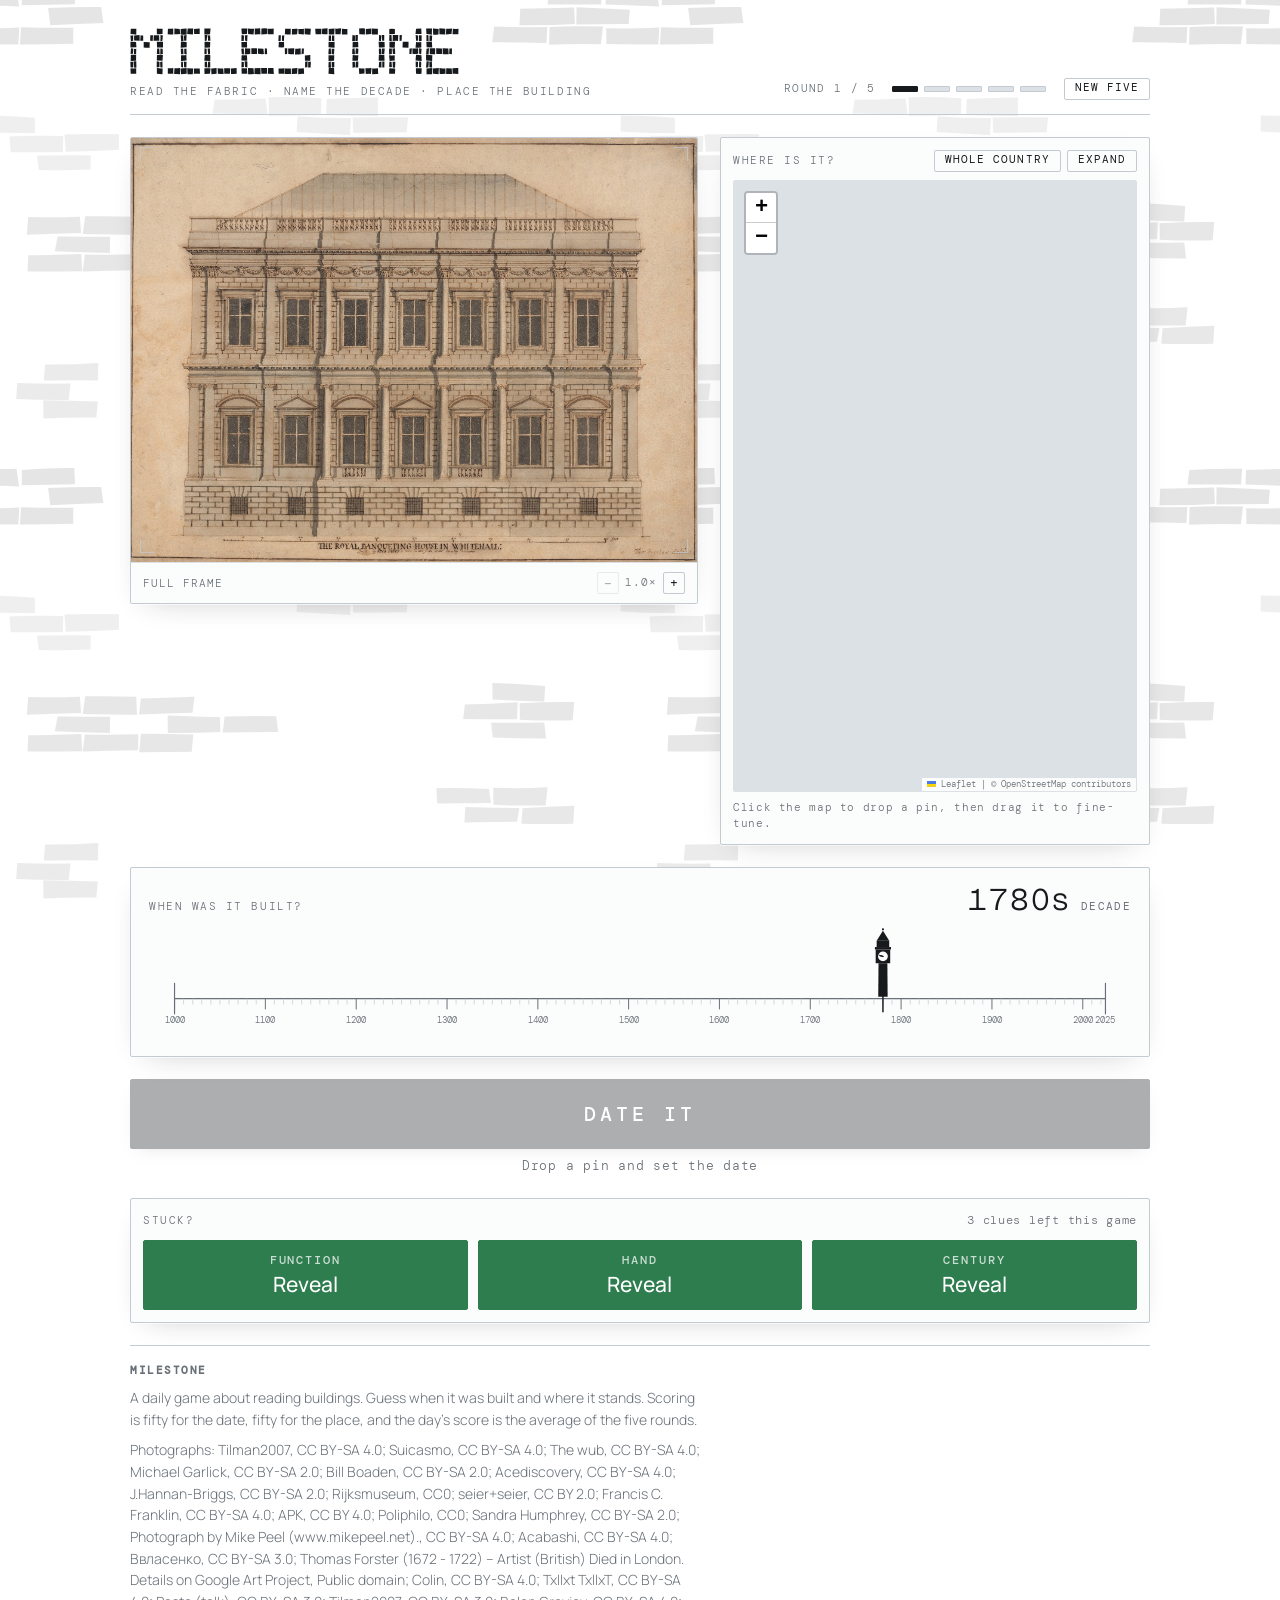
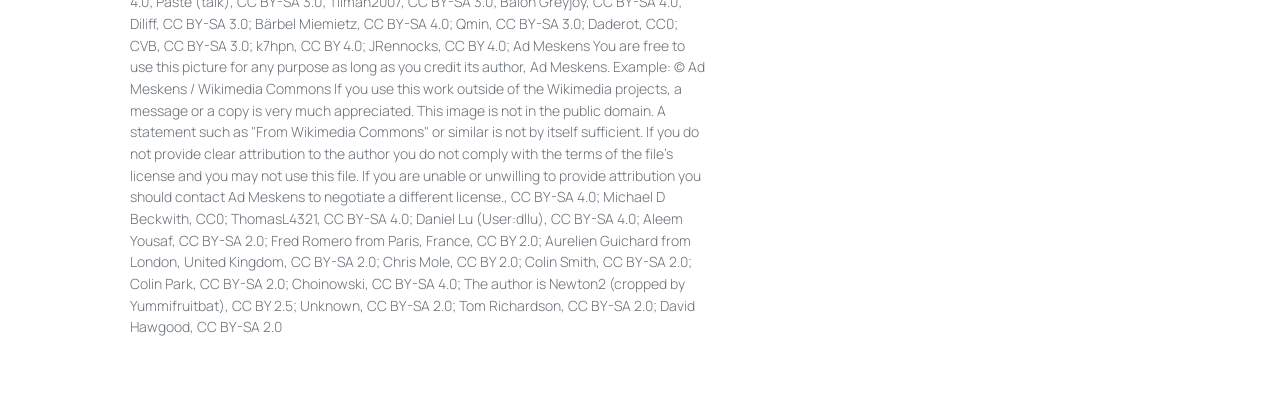
==== commit c139b6a1: "Move Date it above the clues" ====
--- a/index.html
+++ b/index.html
@@ -5,8 +5,8 @@
 <meta name="viewport" content="width=device-width, initial-scale=1">
 <title>Milestone</title>
 <link rel="stylesheet" href="https://fonts.googleapis.com/css2?family=Bricolage+Grotesque:opsz,wght@12..96,300;12..96,400;12..96,500&family=Manrope:wght@200;300;400;500;600&family=DM+Mono:wght@400;500&display=swap">
-<link rel="stylesheet" href="vendor/leaflet/leaflet.css?v=1787923400">
-<link rel="stylesheet" href="styles.css?v=1787923400">
+<link rel="stylesheet" href="vendor/leaflet/leaflet.css?v=1787924895">
+<link rel="stylesheet" href="styles.css?v=1787924895">
 </head>
 <body>
 
@@ -64,17 +64,17 @@
          aria-label="Date of construction" aria-valuemin="1000" aria-valuemax="2025"></svg>
   </div>
 
+  <div class="actions commit">
+    <button class="btn" id="submit" disabled>Date it</button>
+    <span class="hint" id="hint">Drop a pin and set the date</span>
+  </div>
+
   <div class="clue-card">
     <div class="clue-head">
       <p class="label" style="margin:0">Stuck?</p>
       <span class="cluecost" id="cluecost">3 clues left this game</span>
     </div>
     <div class="clues" id="clues"></div>
-  </div>
-
-  <div class="actions commit">
-    <button class="btn" id="submit" disabled>Date it</button>
-    <span class="hint" id="hint">Drop a pin and set the date</span>
   </div>
 
   <section class="reveal" id="reveal" aria-live="polite">
@@ -115,9 +115,9 @@
   </footer>
 </div>
 
-<script src="vendor/leaflet/leaflet.js?v=1787923400"></script>
-<script src="js/ruler.js?v=1787923400"></script>
-<script src="js/scoring.js?v=1787923400"></script>
-<script src="js/app.js?v=1787923400"></script>
+<script src="vendor/leaflet/leaflet.js?v=1787924895"></script>
+<script src="js/ruler.js?v=1787924895"></script>
+<script src="js/scoring.js?v=1787924895"></script>
+<script src="js/app.js?v=1787924895"></script>
 </body>
 </html>
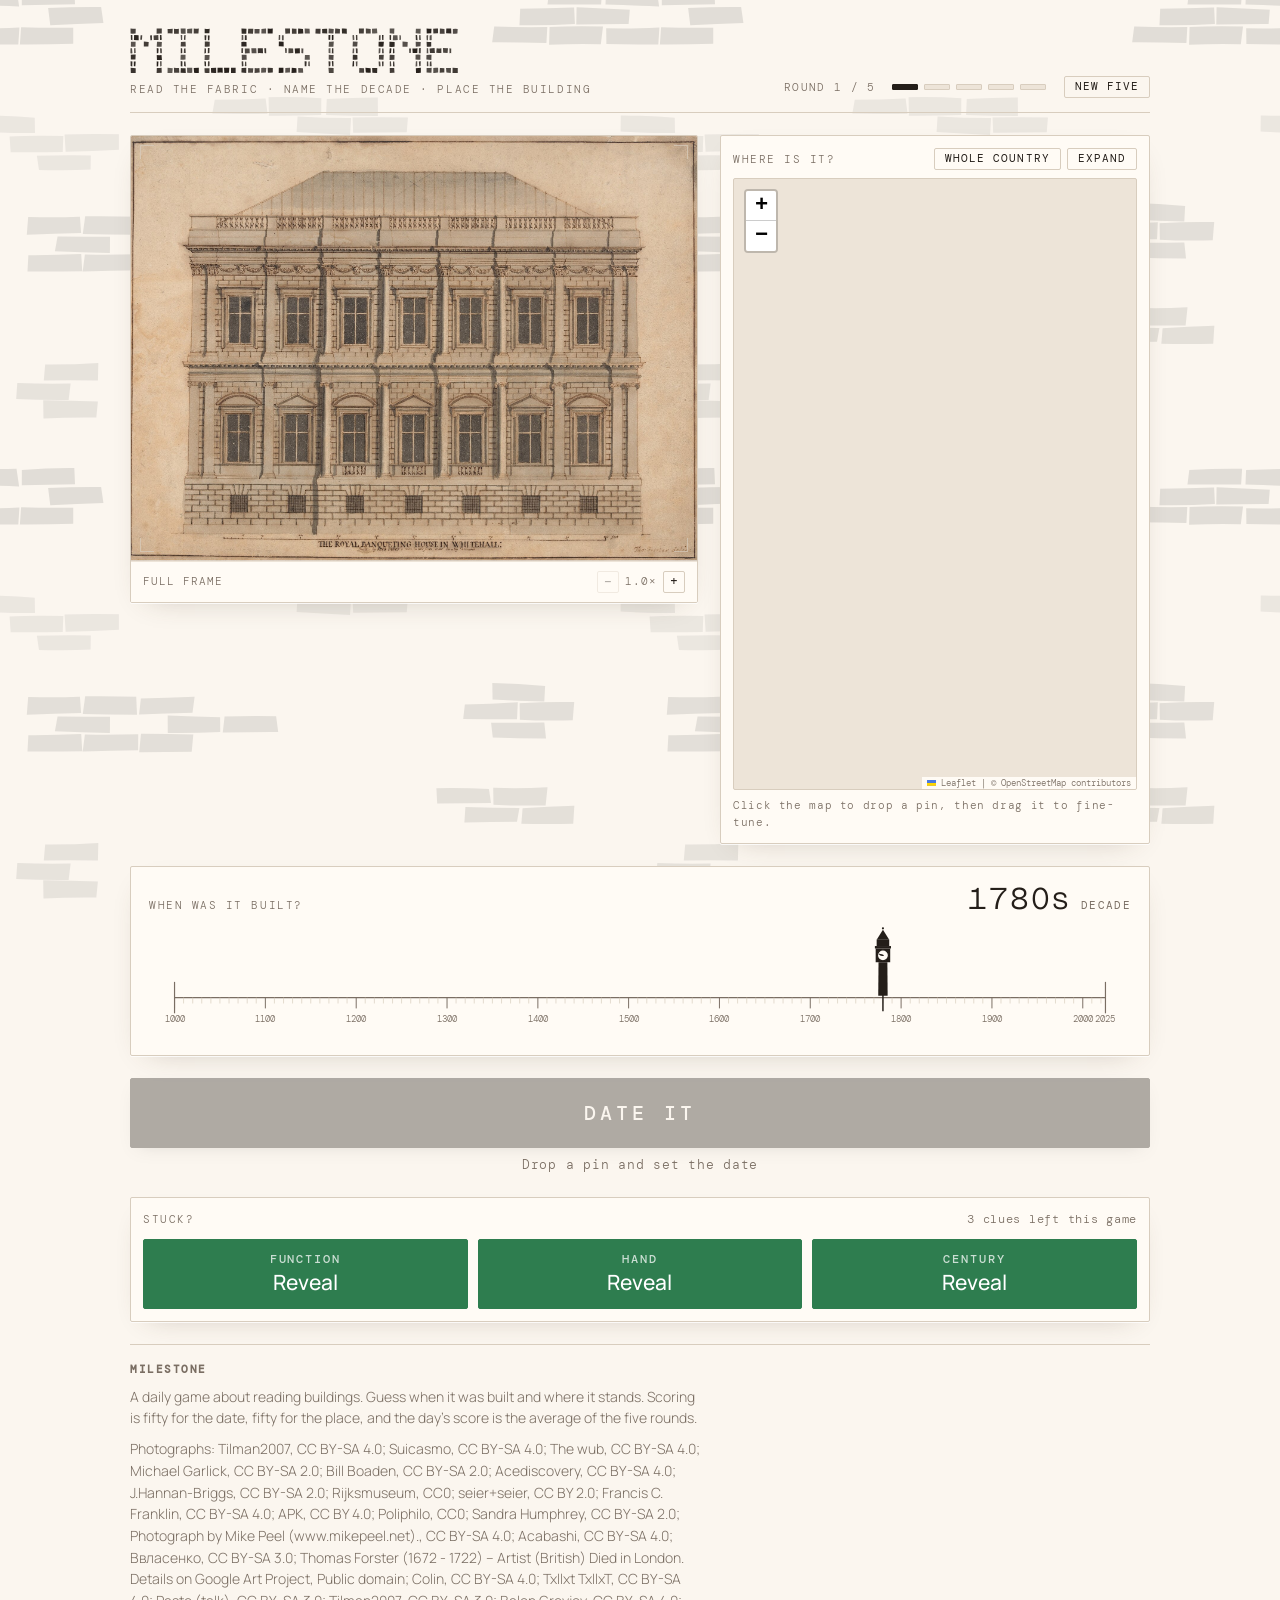
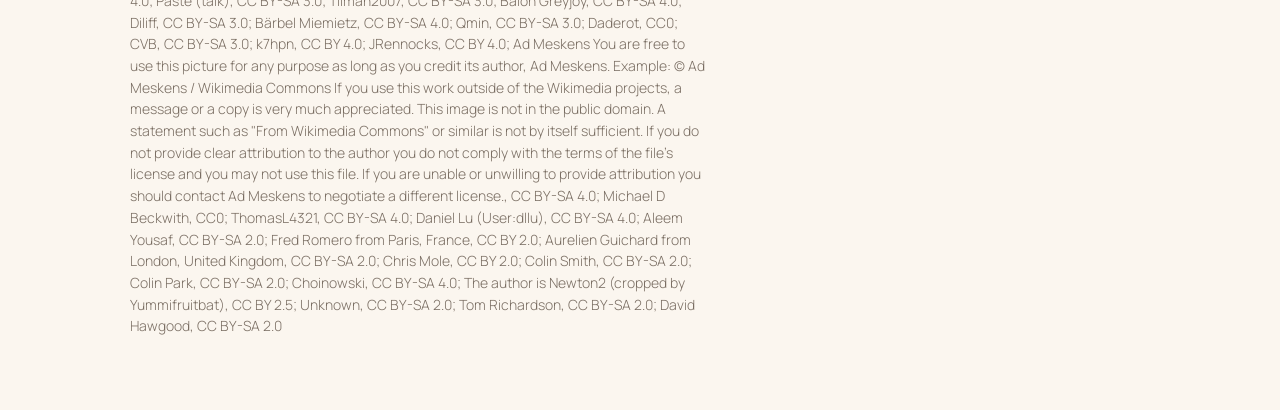
==== commit da96b9d9: "Warmer palette, brickier logo, plainer map" ====
--- a/index.html
+++ b/index.html
@@ -5,15 +5,15 @@
 <meta name="viewport" content="width=device-width, initial-scale=1">
 <title>Milestone</title>
 <link rel="stylesheet" href="https://fonts.googleapis.com/css2?family=Bricolage+Grotesque:opsz,wght@12..96,300;12..96,400;12..96,500&family=Manrope:wght@200;300;400;500;600&family=DM+Mono:wght@400;500&display=swap">
-<link rel="stylesheet" href="vendor/leaflet/leaflet.css?v=1787924895">
-<link rel="stylesheet" href="styles.css?v=1787924895">
+<link rel="stylesheet" href="vendor/leaflet/leaflet.css?v=1788272619">
+<link rel="stylesheet" href="styles.css?v=1788272619">
 </head>
 <body>
 
 <div class="wrap">
   <header>
     <div>
-      <h1 class="markwrap"><svg class="mark" viewBox="-1 -1 500.0 70.6" role="img" aria-label="Milestone" preserveAspectRatio="xMinYMid meet"><g fill="currentColor"><path d="M0.18,0.28 Q4.26,-0.07 8.62,0.01 L8.49,9.10 Q4.04,8.46 -0.21,8.25 Z"/><path d="M39.61,-0.17 Q43.94,0.16 48.41,0.07 L48.30,8.17 Q44.18,8.33 39.70,8.64 Z"/><path d="M-0.40,10.23 Q1.90,10.47 3.86,9.90 L3.76,18.40 Q1.93,18.71 0.41,18.93 Z"/><path d="M5.23,10.30 Q9.33,9.95 13.49,9.64 L13.73,18.20 Q9.24,18.14 5.21,18.11 Z"/><path d="M15.00,9.87 Q16.77,10.30 19.00,10.37 L18.99,18.34 Q16.62,18.08 14.53,18.48 Z"/><path d="M29.78,9.90 Q31.92,10.16 33.84,9.96 L33.40,18.78 Q31.23,18.15 29.55,18.31 Z"/><path d="M35.01,10.16 Q39.04,9.70 43.12,9.94 L43.37,18.19 Q39.10,18.63 34.67,18.39 Z"/><path d="M45.18,9.57 Q47.22,9.91 48.75,10.13 L48.11,18.48 Q46.68,19.18 45.15,19.05 Z"/><path d="M-0.29,20.01 Q4.09,19.81 8.16,20.27 L8.75,28.31 Q4.12,28.48 -0.30,28.62 Z"/><path d="M19.76,20.38 Q24.25,20.40 28.83,20.46 L28.74,28.78 Q24.00,29.01 19.79,28.60 Z"/><path d="M39.65,19.96 Q44.24,19.87 49.03,20.01 L48.97,28.36 Q44.43,28.73 39.97,28.48 Z"/><path d="M0.47,29.59 Q2.04,29.90 3.77,30.03 L3.51,38.14 Q1.61,38.10 -0.14,38.42 Z"/><path d="M4.77,30.48 Q6.64,30.81 8.49,30.47 L8.27,38.76 Q6.71,38.38 5.05,38.81 Z"/><path d="M40.18,30.11 Q41.82,30.12 43.35,30.23 L43.94,38.38 Q41.54,38.34 39.65,38.39 Z"/><path d="M45.05,30.08 Q46.58,30.13 48.45,30.29 L48.78,38.36 Q46.69,38.77 44.85,39.03 Z"/><path d="M0.30,39.62 Q4.26,39.62 8.29,39.56 L8.23,48.62 Q3.82,48.59 -0.01,49.05 Z"/><path d="M39.81,39.74 Q44.41,39.46 48.89,39.92 L48.24,48.63 Q44.10,48.41 39.66,48.29 Z"/><path d="M-0.44,50.17 Q1.96,50.11 4.06,50.24 L3.94,59.04 Q2.14,58.74 -0.23,58.59 Z"/><path d="M4.52,49.60 Q6.37,49.27 8.53,49.52 L8.71,59.09 Q6.81,59.48 5.43,59.09 Z"/><path d="M39.53,49.57 Q41.76,49.84 43.77,50.45 L43.63,58.16 Q41.88,58.34 39.54,58.92 Z"/><path d="M44.65,50.47 Q46.48,49.81 48.16,49.86 L48.28,58.74 Q46.92,58.80 44.99,58.35 Z"/><path d="M-0.29,60.10 Q4.34,60.34 8.37,60.07 L8.42,68.31 Q4.04,68.33 -0.01,68.17 Z"/><path d="M39.68,59.67 Q44.07,60.31 48.48,60.22 L48.17,69.04 Q43.91,68.68 39.75,68.26 Z"/><path d="M56.49,0.03 Q60.17,0.28 64.45,-0.31 L64.62,8.73 Q60.47,8.82 56.09,8.29 Z"/><path d="M66.34,-0.07 Q70.03,0.26 74.29,0.46 L75.00,8.17 Q70.65,8.34 66.13,8.60 Z"/><path d="M75.76,0.39 Q80.02,-0.25 84.77,-0.22 L84.88,9.01 Q80.59,9.25 75.89,8.67 Z"/><path d="M86.43,-0.35 Q90.53,-0.55 94.80,-0.11 L94.32,8.99 Q89.89,8.71 85.60,8.18 Z"/><path d="M96.02,0.42 Q100.29,-0.02 104.58,-0.36 L104.65,8.12 Q100.66,7.86 96.16,8.26 Z"/><path d="M75.78,9.83 Q77.88,9.90 79.62,9.89 L80.08,19.03 Q78.08,18.60 76.44,18.77 Z"/><path d="M80.69,10.27 Q82.72,9.78 84.77,9.53 L84.39,18.17 Q82.65,18.27 81.02,18.44 Z"/><path d="M76.29,19.57 Q80.85,19.62 84.86,20.09 L84.89,28.26 Q80.27,28.48 75.79,29.01 Z"/><path d="M75.83,30.45 Q77.68,29.81 79.60,29.93 L80.00,38.74 Q78.22,38.76 76.44,38.75 Z"/><path d="M81.12,30.35 Q82.99,30.35 84.47,30.05 L84.92,39.05 Q83.01,38.75 81.32,38.36 Z"/><path d="M76.29,40.31 Q80.37,40.56 84.34,39.99 L84.76,48.27 Q80.40,48.38 76.26,48.89 Z"/><path d="M76.47,50.12 Q77.90,50.34 79.11,49.93 L79.42,58.93 Q77.71,58.53 76.47,58.24 Z"/><path d="M80.53,49.85 Q82.61,50.30 84.68,50.21 L84.37,58.76 Q82.89,58.54 81.05,58.46 Z"/><path d="M56.29,59.94 Q60.35,60.15 64.57,59.73 L64.60,68.16 Q60.58,68.27 56.35,68.47 Z"/><path d="M66.36,60.10 Q70.95,60.01 74.96,59.76 L74.88,69.05 Q70.55,68.60 65.90,68.86 Z"/><path d="M75.61,60.32 Q80.26,59.81 84.87,59.65 L84.89,68.24 Q80.78,68.97 76.35,69.03 Z"/><path d="M85.66,59.97 Q89.98,60.04 94.75,60.26 L94.11,68.90 Q90.19,69.27 86.12,68.92 Z"/><path d="M95.91,60.44 Q100.29,60.62 104.63,60.42 L105.08,68.18 Q100.45,68.16 95.71,68.41 Z"/><path d="M111.68,-0.07 Q116.37,-0.57 121.09,-0.31 L120.28,8.64 Q115.96,8.95 111.68,8.90 Z"/><path d="M112.08,9.73 Q114.16,9.55 116.04,9.61 L115.13,18.34 Q113.67,18.43 112.38,18.63 Z"/><path d="M116.69,10.09 Q118.81,10.22 120.41,10.45 L120.88,18.29 Q119.36,18.28 117.43,18.22 Z"/><path d="M111.93,19.86 Q116.09,19.67 120.66,20.03 L120.22,28.58 Q115.85,28.66 111.98,28.94 Z"/><path d="M111.92,29.86 Q113.49,30.15 115.19,30.42 L115.15,38.78 Q113.20,38.43 111.72,38.59 Z"/><path d="M116.59,30.20 Q118.14,29.97 120.12,30.17 L120.37,38.21 Q119.00,38.35 117.34,38.85 Z"/><path d="M112.24,40.06 Q116.44,39.49 120.65,39.79 L120.63,48.98 Q115.98,48.51 111.59,48.58 Z"/><path d="M112.17,50.18 Q113.76,50.34 115.73,49.91 L115.90,58.92 Q113.87,58.63 112.20,58.15 Z"/><path d="M117.42,49.81 Q118.91,50.24 120.54,49.87 L120.65,58.45 Q118.64,58.43 116.71,59.05 Z"/><path d="M111.71,59.91 Q116.18,59.75 121.09,59.94 L120.21,68.47 Q115.83,68.42 111.91,68.68 Z"/><path d="M122.00,60.29 Q126.10,60.33 130.23,59.63 L130.23,68.49 Q126.20,68.67 122.40,69.09 Z"/><path d="M131.73,60.01 Q135.92,60.31 140.32,60.35 L140.88,68.81 Q136.43,68.70 132.15,68.43 Z"/><path d="M141.69,60.09 Q146.52,59.75 150.96,60.15 L150.40,68.40 Q146.17,68.16 141.82,68.44 Z"/><path d="M152.04,60.22 Q156.18,60.00 160.53,59.71 L160.69,68.42 Q156.42,68.64 152.06,68.83 Z"/><path d="M167.80,-0.28 Q172.50,-0.46 176.95,-0.33 L176.23,8.10 Q172.41,8.29 168.43,8.34 Z"/><path d="M177.79,-0.12 Q182.42,0.33 187.00,0.18 L186.23,8.94 Q182.13,8.32 177.92,8.10 Z"/><path d="M188.06,-0.42 Q191.95,0.02 196.19,-0.44 L196.64,8.64 Q192.08,8.60 187.90,8.73 Z"/><path d="M198.13,-0.39 Q202.68,-0.66 207.09,-0.43 L206.83,8.17 Q202.66,8.29 197.98,9.00 Z"/><path d="M207.68,0.01 Q212.04,0.31 216.74,-0.12 L216.64,8.64 Q212.26,8.26 207.71,8.54 Z"/><path d="M167.95,9.77 Q169.88,10.13 171.79,10.50 L171.38,18.77 Q169.60,18.69 167.79,18.53 Z"/><path d="M173.05,10.33 Q174.87,10.21 176.99,9.72 L176.63,18.91 Q175.29,18.41 173.44,18.50 Z"/><path d="M167.79,20.18 Q171.82,20.18 176.23,19.77 L176.46,28.40 Q172.25,28.72 168.03,28.55 Z"/><path d="M167.58,30.42 Q169.50,29.86 171.53,30.20 L171.64,39.06 Q169.80,38.56 168.47,38.63 Z"/><path d="M173.28,29.80 Q177.16,30.01 181.23,30.18 L181.21,38.25 Q177.09,38.21 172.91,39.05 Z"/><path d="M182.78,29.65 Q186.86,29.30 191.34,29.80 L191.51,38.55 Q187.44,38.43 182.96,38.27 Z"/><path d="M192.71,29.92 Q197.11,29.83 201.11,30.36 L201.95,38.56 Q197.39,38.72 192.88,38.17 Z"/><path d="M203.40,29.57 Q205.13,30.25 206.40,30.23 L206.84,38.44 Q205.22,38.69 203.08,38.55 Z"/><path d="M168.15,40.21 Q172.16,40.52 176.25,40.14 L176.59,48.55 Q172.49,48.43 167.79,48.40 Z"/><path d="M168.04,50.31 Q170.01,50.26 171.42,50.50 L171.63,58.22 Q169.67,58.43 167.84,58.72 Z"/><path d="M172.63,49.51 Q174.77,49.11 176.91,49.58 L176.84,58.93 Q174.87,58.32 173.36,58.11 Z"/><path d="M167.96,59.87 Q172.27,60.09 176.24,59.95 L176.78,68.43 Q172.47,68.28 168.19,68.41 Z"/><path d="M177.80,59.72 Q181.83,59.80 186.12,60.01 L186.83,68.52 Q182.64,69.02 177.99,69.04 Z"/><path d="M187.66,59.91 Q191.86,59.83 196.66,59.77 L196.88,68.91 Q191.91,68.92 187.54,68.69 Z"/><path d="M197.59,59.55 Q202.15,59.74 206.81,59.56 L206.45,68.14 Q202.30,68.43 198.08,68.33 Z"/><path d="M208.32,59.69 Q212.11,59.65 216.38,59.68 L216.90,68.70 Q212.15,68.43 207.71,68.33 Z"/><path d="M234.03,0.20 Q238.22,0.53 242.63,-0.03 L242.37,8.81 Q237.82,8.86 233.67,8.32 Z"/><path d="M244.38,0.43 Q248.73,0.13 253.04,0.21 L252.24,8.30 Q248.48,8.42 244.27,8.82 Z"/><path d="M254.06,0.42 Q258.26,0.72 262.54,0.17 L262.47,8.86 Q258.72,8.52 254.37,8.13 Z"/><path d="M263.62,-0.35 Q268.45,-0.54 273.02,0.14 L272.24,9.06 Q267.94,8.77 263.56,8.43 Z"/><path d="M224.23,9.92 Q225.97,10.18 227.62,9.98 L227.31,18.80 Q225.75,18.60 223.86,18.77 Z"/><path d="M229.33,10.29 Q231.29,10.16 232.74,9.80 L232.19,19.08 Q230.53,18.47 229.19,18.21 Z"/><path d="M224.49,19.76 Q228.15,20.00 232.40,20.11 L232.51,28.28 Q228.47,28.60 224.14,28.22 Z"/><path d="M233.58,29.62 Q235.23,29.68 237.32,29.63 L237.16,38.45 Q235.76,38.30 233.77,38.82 Z"/><path d="M238.61,30.00 Q243.28,29.83 247.91,29.81 L247.35,38.86 Q243.04,38.74 238.84,38.50 Z"/><path d="M249.45,30.49 Q253.24,30.28 257.49,29.57 L257.76,38.60 Q253.55,39.13 248.97,39.01 Z"/><path d="M259.32,30.08 Q261.09,30.06 262.49,29.99 L262.31,38.16 Q260.38,38.10 258.85,38.85 Z"/><path d="M263.96,40.49 Q267.83,40.09 272.26,39.73 L272.20,48.74 Q268.35,48.70 264.08,48.58 Z"/><path d="M264.35,50.23 Q266.47,50.32 268.07,49.53 L267.90,58.60 Q266.33,58.44 264.33,58.77 Z"/><path d="M269.01,50.08 Q270.74,50.27 273.06,50.13 L272.63,58.75 Q270.94,58.88 268.92,58.86 Z"/><path d="M224.06,60.42 Q228.64,60.11 232.96,59.95 L233.10,68.34 Q228.50,68.25 224.21,68.27 Z"/><path d="M233.58,60.26 Q238.03,60.63 242.78,60.37 L242.89,68.69 Q238.28,68.84 233.64,68.65 Z"/><path d="M244.16,60.20 Q248.26,59.91 252.72,59.76 L252.30,68.41 Q248.34,68.65 244.12,68.60 Z"/><path d="M253.93,60.47 Q258.12,60.34 262.39,59.99 L262.83,68.53 Q258.14,68.39 253.86,69.06 Z"/><path d="M279.63,0.07 Q284.18,-0.24 289.03,0.32 L288.90,8.42 Q284.72,8.30 280.27,8.53 Z"/><path d="M290.11,0.07 Q294.08,-0.13 298.29,-0.47 L298.25,8.58 Q293.92,8.82 289.81,8.22 Z"/><path d="M300.08,0.46 Q304.38,-0.03 308.93,-0.28 L308.49,9.03 Q304.25,8.49 300.28,8.78 Z"/><path d="M309.97,-0.07 Q314.53,0.06 318.89,-0.48 L318.12,8.37 Q314.09,8.72 310.26,8.52 Z"/><path d="M320.06,0.25 Q324.07,0.64 328.37,0.33 L328.43,8.93 Q324.50,8.80 320.07,9.01 Z"/><path d="M300.22,10.27 Q301.73,10.59 303.64,10.05 L303.69,18.69 Q301.89,18.85 300.08,18.20 Z"/><path d="M305.08,10.21 Q306.92,10.43 308.52,10.37 L308.57,18.85 Q306.76,18.42 304.97,18.80 Z"/><path d="M299.94,19.97 Q304.38,20.27 308.94,19.74 L309.00,28.90 Q304.41,28.72 299.76,28.18 Z"/><path d="M300.12,30.44 Q301.81,30.03 303.14,29.72 L303.89,38.53 Q301.65,38.89 299.56,38.80 Z"/><path d="M304.55,30.37 Q306.66,30.49 308.62,30.27 L308.13,38.98 Q306.08,38.95 304.59,38.42 Z"/><path d="M299.76,40.46 Q304.05,40.25 308.54,40.16 L308.20,48.55 Q303.95,48.64 299.84,49.06 Z"/><path d="M299.96,50.35 Q301.76,49.78 303.19,49.59 L303.53,59.05 Q301.87,59.25 299.63,58.81 Z"/><path d="M304.59,49.97 Q306.65,50.50 308.60,50.34 L308.59,58.48 Q306.73,59.01 304.69,58.92 Z"/><path d="M300.26,59.72 Q303.96,59.68 308.19,59.66 L308.58,69.06 Q304.15,68.94 299.67,68.25 Z"/><path d="M346.15,-0.19 Q350.36,-0.68 355.00,-0.42 L354.97,8.78 Q350.61,8.25 346.48,8.35 Z"/><path d="M356.31,0.50 Q360.77,0.01 364.83,-0.39 L364.78,8.26 Q360.76,8.39 356.25,8.96 Z"/><path d="M365.69,-0.22 Q370.22,0.08 374.57,-0.05 L374.65,8.94 Q369.94,9.14 365.70,8.68 Z"/><path d="M336.08,9.55 Q337.82,9.93 340.01,10.22 L340.09,18.81 Q337.88,18.65 335.65,18.64 Z"/><path d="M340.68,9.61 Q342.73,9.68 344.26,9.60 L344.17,18.18 Q342.63,18.76 340.59,18.98 Z"/><path d="M376.45,9.70 Q378.52,10.13 380.07,10.46 L379.24,18.84 Q377.53,18.67 376.16,18.45 Z"/><path d="M380.68,9.59 Q382.54,9.60 384.31,9.63 L384.19,18.48 Q382.93,18.11 381.08,18.35 Z"/><path d="M336.45,19.96 Q340.63,20.43 344.68,20.01 L344.97,28.27 Q340.72,27.98 336.20,28.52 Z"/><path d="M375.70,19.90 Q380.26,19.66 384.72,20.25 L384.97,28.26 Q380.52,28.76 376.19,28.64 Z"/><path d="M335.92,30.32 Q337.82,29.72 339.26,29.66 L339.91,38.71 Q337.94,38.91 335.65,38.34 Z"/><path d="M341.17,29.60 Q343.34,29.99 345.10,30.40 L344.61,38.37 Q342.89,38.01 340.58,38.40 Z"/><path d="M376.06,30.26 Q377.85,29.93 379.36,30.36 L380.09,38.97 Q378.33,38.86 376.28,38.69 Z"/><path d="M380.67,30.21 Q383.02,29.89 385.02,29.94 L384.20,38.93 Q382.23,38.79 380.69,38.26 Z"/><path d="M336.45,39.88 Q340.68,40.43 345.03,40.39 L344.38,48.53 Q340.22,48.67 335.96,48.58 Z"/><path d="M376.07,39.66 Q380.25,39.92 384.35,40.08 L384.75,48.60 Q380.25,48.37 375.79,48.78 Z"/><path d="M336.00,50.40 Q338.02,49.87 339.71,49.98 L339.99,58.61 Q338.10,58.52 336.29,59.09 Z"/><path d="M341.08,49.95 Q342.80,49.83 344.97,49.71 L344.71,58.81 Q342.83,58.56 340.65,58.99 Z"/><path d="M376.44,50.41 Q377.97,49.89 379.94,49.82 L380.07,58.81 Q377.69,58.81 375.87,58.38 Z"/><path d="M381.15,49.94 Q382.66,49.64 384.52,49.80 L384.45,58.91 Q382.87,58.94 381.29,58.88 Z"/><path d="M345.81,59.97 Q350.26,60.19 354.36,60.42 L354.29,68.12 Q350.14,68.53 346.39,68.72 Z"/><path d="M355.61,59.93 Q360.01,59.93 364.94,59.55 L364.10,68.54 Q360.00,68.33 356.33,68.76 Z"/><path d="M365.93,60.39 Q370.21,60.38 374.68,60.06 L375.05,68.65 Q370.36,68.49 365.90,68.96 Z"/><path d="M391.91,0.34 Q395.91,0.10 400.30,0.38 L400.36,8.25 Q396.09,8.36 391.79,8.42 Z"/><path d="M432.45,0.11 Q436.35,-0.39 440.28,-0.34 L440.77,8.26 Q436.09,7.83 431.56,8.21 Z"/><path d="M392.04,9.56 Q393.49,9.89 395.22,9.73 L395.73,18.93 Q393.55,18.79 391.67,18.36 Z"/><path d="M397.16,9.69 Q401.14,9.45 405.47,9.64 L405.13,18.53 Q401.20,18.26 397.01,18.87 Z"/><path d="M407.39,10.04 Q409.01,9.61 411.07,9.85 L410.47,18.51 Q408.88,18.35 407.48,18.86 Z"/><path d="M431.84,9.66 Q433.72,9.97 435.68,10.27 L435.60,18.42 Q433.88,18.58 432.44,18.25 Z"/><path d="M436.90,9.90 Q438.69,10.20 440.91,9.86 L440.90,18.57 Q438.89,18.52 436.98,19.04 Z"/><path d="M392.10,19.87 Q396.61,19.90 400.56,19.71 L400.12,28.90 Q396.15,28.81 392.06,28.59 Z"/><path d="M412.30,19.92 Q416.74,19.58 421.08,19.78 L420.92,28.91 Q416.30,28.80 411.89,28.73 Z"/><path d="M432.45,20.40 Q436.33,20.65 440.35,20.12 L440.41,28.55 Q435.91,28.85 431.66,28.96 Z"/><path d="M391.59,30.02 Q393.56,30.21 395.78,30.22 L395.75,38.32 Q393.43,38.48 391.62,39.05 Z"/><path d="M396.65,30.20 Q398.34,30.33 400.50,29.68 L400.85,38.21 Q399.29,38.50 397.35,38.53 Z"/><path d="M422.44,30.45 Q424.10,30.25 426.03,29.71 L425.61,38.54 Q423.83,38.57 422.38,38.50 Z"/><path d="M426.78,29.99 Q431.33,30.20 435.70,29.54 L435.68,38.11 Q431.69,38.51 427.22,38.54 Z"/><path d="M437.10,29.73 Q439.12,29.83 440.79,30.44 L440.24,38.58 Q438.77,38.77 437.14,38.13 Z"/><path d="M391.53,40.45 Q395.99,40.88 400.10,40.43 L400.12,48.45 Q396.28,48.32 392.36,48.88 Z"/><path d="M432.40,39.59 Q436.55,39.52 440.55,40.18 L441.04,49.01 Q436.30,48.68 431.64,48.35 Z"/><path d="M392.04,49.96 Q393.57,50.42 395.27,49.98 L395.87,58.13 Q394.06,58.53 391.77,58.27 Z"/><path d="M396.96,50.20 Q399.27,50.01 401.06,50.06 L400.65,58.74 Q398.71,59.25 397.25,58.98 Z"/><path d="M431.83,49.61 Q433.63,49.97 435.53,50.29 L435.16,58.59 Q433.70,58.77 431.98,58.24 Z"/><path d="M437.15,49.70 Q438.84,49.60 440.24,50.22 L440.11,58.46 Q438.62,58.47 436.92,58.37 Z"/><path d="M391.82,60.01 Q396.56,60.30 400.86,60.22 L400.54,68.34 Q396.39,68.44 391.66,68.31 Z"/><path d="M432.18,59.88 Q436.81,60.24 440.98,59.86 L440.66,68.50 Q436.29,68.59 432.37,68.41 Z"/><path d="M447.70,-0.20 Q451.88,-0.31 456.59,-0.29 L456.35,9.04 Q452.28,8.87 448.20,8.26 Z"/><path d="M458.04,-0.10 Q462.42,-0.16 466.63,0.42 L466.45,9.03 Q462.64,9.42 458.38,9.08 Z"/><path d="M467.65,-0.45 Q471.95,-0.23 476.85,-0.01 L476.49,8.67 Q471.95,8.44 467.86,8.44 Z"/><path d="M478.13,0.15 Q482.54,0.19 487.06,-0.27 L486.14,8.16 Q482.18,8.02 477.65,8.68 Z"/><path d="M488.20,0.21 Q492.70,0.60 496.77,0.29 L496.47,8.57 Q492.26,8.29 487.71,8.65 Z"/><path d="M448.17,9.68 Q449.66,9.48 451.20,9.84 L451.44,18.97 Q449.60,18.80 448.17,18.61 Z"/><path d="M452.83,10.39 Q454.59,10.26 456.81,10.31 L456.52,18.37 Q454.43,18.46 452.73,18.89 Z"/><path d="M448.04,19.96 Q452.45,20.18 456.37,19.62 L456.96,28.69 Q452.53,28.37 448.44,28.34 Z"/><path d="M448.33,30.45 Q450.30,29.80 452.06,29.87 L451.46,39.00 Q449.46,39.32 447.70,38.80 Z"/><path d="M453.12,29.63 Q457.39,29.52 461.47,29.74 L461.31,38.66 Q457.25,38.90 453.25,38.70 Z"/><path d="M462.88,29.56 Q467.28,29.56 471.60,30.25 L472.05,38.25 Q467.62,38.62 463.09,38.27 Z"/><path d="M472.69,29.58 Q477.10,29.58 481.34,30.17 L481.89,38.62 Q477.46,38.63 473.10,38.82 Z"/><path d="M482.96,29.90 Q484.60,30.20 486.82,29.74 L486.76,38.95 Q484.72,38.38 482.62,38.52 Z"/><path d="M447.51,39.52 Q452.18,39.87 457.05,40.14 L456.82,48.95 Q452.44,48.36 447.71,48.15 Z"/><path d="M448.33,49.54 Q450.09,49.34 451.88,49.83 L451.19,58.59 Q449.41,59.17 447.61,59.03 Z"/><path d="M452.54,49.92 Q454.26,49.87 456.38,49.53 L456.75,58.90 Q454.74,58.91 452.62,58.53 Z"/><path d="M448.29,60.37 Q452.87,60.04 457.06,59.76 L456.55,68.95 Q452.63,68.98 448.32,69.04 Z"/><path d="M458.01,60.20 Q462.36,60.03 466.97,59.72 L466.54,69.10 Q462.31,68.42 457.85,68.49 Z"/><path d="M467.83,59.66 Q472.35,60.39 477.00,60.50 L477.03,68.17 Q472.60,68.36 468.20,68.82 Z"/><path d="M478.18,59.93 Q482.07,59.83 486.55,60.27 L486.89,68.81 Q482.22,68.36 477.96,68.67 Z"/><path d="M487.56,60.13 Q492.13,59.46 496.43,59.60 L496.45,68.53 Q491.96,68.14 487.77,68.35 Z"/></g></svg></h1>
+      <h1 class="markwrap"><svg class="mark" viewBox="-1 -1 504.0 69.4" role="img" aria-label="Milestone" preserveAspectRatio="xMinYMid meet"><g fill="currentColor"><path d="M-0.23,-0.28 Q3.80,0.11 7.75,0.07 L7.56,7.44 Q3.81,7.78 -0.10,7.59 Z" fill-opacity="0.83"/><path d="M39.71,-0.29 Q43.41,-0.01 47.59,-0.28 L47.53,7.50 Q43.76,7.35 39.63,7.64 Z" fill-opacity="0.84"/><path d="M0.20,9.69 Q1.27,9.78 2.54,9.68 L2.75,17.56 Q1.63,17.05 0.40,17.02 Z" fill-opacity="0.92"/><path d="M5.29,9.83 Q8.45,9.71 12.10,10.14 L12.32,17.54 Q8.64,17.60 4.99,17.31 Z" fill-opacity="0.97"/><path d="M15.21,10.03 Q16.65,10.37 17.72,10.13 L17.25,17.10 Q16.07,16.76 14.64,17.01 Z" fill-opacity="0.84"/><path d="M29.69,10.33 Q30.97,10.22 32.53,10.21 L32.49,17.33 Q31.51,17.70 30.29,17.79 Z" fill-opacity="0.90"/><path d="M34.96,10.39 Q38.81,9.98 42.21,9.76 L42.56,17.21 Q39.15,17.42 35.33,17.25 Z" fill-opacity="0.83"/><path d="M44.76,9.72 Q45.70,9.59 47.01,9.73 L47.54,17.03 Q46.02,17.38 44.78,17.46 Z" fill-opacity="0.92"/><path d="M0.42,20.08 Q3.75,20.13 7.58,20.04 L7.40,27.80 Q4.09,27.84 0.33,27.67 Z" fill-opacity="0.75"/><path d="M20.13,19.73 Q23.95,20.30 27.59,20.24 L27.04,27.41 Q23.77,27.20 20.08,27.28 Z" fill-opacity="0.86"/><path d="M40.30,20.09 Q44.09,20.00 47.68,20.31 L47.21,27.47 Q43.52,27.63 39.83,27.65 Z" fill-opacity="0.76"/><path d="M-0.27,29.98 Q1.00,30.15 2.04,30.00 L2.77,37.67 Q0.95,37.87 -0.37,37.67 Z" fill-opacity="0.79"/><path d="M5.25,29.85 Q6.09,29.91 7.29,29.72 L7.71,37.17 Q6.53,36.93 5.31,37.41 Z" fill-opacity="0.77"/><path d="M39.81,29.60 Q41.31,29.89 42.62,30.19 L42.30,37.14 Q41.20,37.47 40.02,37.47 Z" fill-opacity="0.95"/><path d="M44.73,29.99 Q46.11,29.79 47.61,30.25 L47.70,37.35 Q46.61,37.59 45.18,37.07 Z" fill-opacity="0.77"/><path d="M0.21,39.89 Q3.75,39.46 7.65,39.65 L7.29,47.27 Q3.98,47.06 0.31,47.13 Z" fill-opacity="0.91"/><path d="M39.84,40.28 Q43.71,40.66 47.14,40.34 L47.80,47.72 Q43.86,47.99 40.16,47.73 Z" fill-opacity="0.97"/><path d="M-0.13,49.72 Q1.40,49.87 2.74,49.98 L2.43,57.72 Q1.09,57.60 -0.01,57.19 Z" fill-opacity="0.94"/><path d="M4.79,50.26 Q6.38,49.97 7.61,50.02 L7.14,57.54 Q5.77,57.63 4.82,57.19 Z" fill-opacity="0.97"/><path d="M39.84,49.92 Q41.09,50.40 42.44,50.21 L41.99,57.52 Q40.86,57.76 39.78,57.76 Z" fill-opacity="1.00"/><path d="M44.75,49.83 Q46.21,49.87 47.29,49.73 L47.33,57.05 Q46.45,57.60 45.06,57.79 Z" fill-opacity="0.73"/><path d="M-0.04,59.65 Q4.09,60.20 7.73,60.33 L7.66,67.56 Q3.71,68.01 0.26,67.79 Z" fill-opacity="0.90"/><path d="M39.96,59.94 Q43.79,60.05 47.21,59.61 L47.50,67.50 Q43.60,67.54 39.65,67.76 Z" fill-opacity="0.88"/><path d="M56.39,0.38 Q60.16,0.73 64.25,0.33 L63.92,7.41 Q60.17,7.14 56.66,7.22 Z" fill-opacity="0.85"/><path d="M66.15,0.02 Q70.04,0.49 73.61,0.28 L73.55,7.65 Q69.76,8.02 66.31,7.64 Z" fill-opacity="0.86"/><path d="M76.37,-0.41 Q79.92,-0.01 83.89,-0.35 L83.95,7.76 Q80.27,7.99 76.74,7.52 Z" fill-opacity="0.76"/><path d="M86.33,0.38 Q90.00,0.06 94.11,-0.26 L93.86,7.44 Q90.03,7.19 86.29,7.16 Z" fill-opacity="0.76"/><path d="M96.37,-0.10 Q100.43,0.14 104.12,-0.30 L103.56,7.36 Q100.11,7.69 96.32,7.38 Z" fill-opacity="0.85"/><path d="M76.37,9.67 Q77.75,9.76 78.72,9.80 L78.68,17.26 Q77.91,17.47 76.87,17.41 Z" fill-opacity="0.78"/><path d="M81.86,10.08 Q83.11,9.56 83.90,9.77 L83.56,17.34 Q82.46,17.02 81.42,17.09 Z" fill-opacity="0.89"/><path d="M76.78,20.39 Q80.47,20.13 83.81,20.18 L84.23,27.22 Q80.53,27.04 76.41,27.34 Z" fill-opacity="0.83"/><path d="M76.61,29.61 Q77.67,29.89 78.75,30.28 L78.82,37.03 Q77.87,37.36 76.47,37.43 Z" fill-opacity="0.91"/><path d="M81.46,30.23 Q82.66,30.33 83.68,29.98 L84.12,37.06 Q82.75,37.13 81.20,37.02 Z" fill-opacity="0.84"/><path d="M76.39,39.97 Q79.83,39.83 83.76,39.79 L83.79,47.17 Q79.91,47.55 76.14,47.46 Z" fill-opacity="0.73"/><path d="M76.47,49.59 Q77.79,49.59 79.08,50.19 L79.02,57.81 Q77.82,57.28 76.49,57.31 Z" fill-opacity="0.92"/><path d="M81.59,50.16 Q82.76,49.92 83.63,50.18 L84.27,57.81 Q83.25,57.10 81.72,57.11 Z" fill-opacity="0.91"/><path d="M56.42,59.65 Q60.15,60.34 64.28,60.36 L63.70,67.71 Q60.01,67.49 56.37,67.67 Z" fill-opacity="0.72"/><path d="M66.08,59.61 Q69.73,60.16 73.88,60.08 L74.32,67.42 Q70.44,67.13 66.36,67.20 Z" fill-opacity="0.84"/><path d="M76.66,60.12 Q80.33,60.56 83.86,60.31 L84.26,67.62 Q80.25,67.47 76.24,67.36 Z" fill-opacity="0.93"/><path d="M86.13,59.81 Q90.27,59.43 94.05,59.76 L94.11,67.52 Q90.28,67.66 86.32,67.42 Z" fill-opacity="0.74"/><path d="M96.36,60.12 Q100.05,59.99 104.16,59.83 L104.13,67.61 Q100.60,67.78 96.88,67.33 Z" fill-opacity="0.99"/><path d="M113.04,0.30 Q116.79,0.57 120.69,0.09 L120.21,6.99 Q116.51,7.13 113.07,6.99 Z" fill-opacity="0.93"/><path d="M112.85,10.09 Q114.45,10.35 115.72,10.19 L115.26,17.82 Q114.40,17.75 113.14,17.18 Z" fill-opacity="0.93"/><path d="M117.91,10.22 Q119.27,10.46 120.62,10.27 L120.16,17.81 Q119.17,17.62 118.06,17.74 Z" fill-opacity="0.94"/><path d="M113.27,19.81 Q116.97,19.63 120.76,20.19 L120.64,27.42 Q116.94,27.61 113.18,27.51 Z" fill-opacity="0.86"/><path d="M112.92,30.04 Q114.20,30.18 115.07,30.12 L115.04,37.09 Q114.07,37.21 112.65,37.78 Z" fill-opacity="0.88"/><path d="M117.98,29.67 Q119.22,29.71 120.46,29.67 L120.22,37.10 Q118.82,37.15 117.79,37.73 Z" fill-opacity="0.91"/><path d="M113.17,40.07 Q116.99,40.32 120.60,40.07 L120.19,47.31 Q116.62,47.89 112.89,47.76 Z" fill-opacity="0.75"/><path d="M112.58,49.65 Q113.68,50.28 115.01,50.33 L115.16,57.37 Q113.95,57.52 113.07,57.17 Z" fill-opacity="0.93"/><path d="M118.16,49.91 Q119.10,49.82 120.55,50.17 L120.34,57.23 Q119.06,57.57 117.94,57.61 Z" fill-opacity="0.85"/><path d="M112.77,60.32 Q116.44,60.55 120.46,60.33 L120.30,67.78 Q116.51,67.77 113.07,67.27 Z" fill-opacity="0.86"/><path d="M122.69,60.19 Q126.58,59.73 130.57,59.66 L130.62,67.78 Q126.56,67.73 122.86,67.43 Z" fill-opacity="0.95"/><path d="M132.69,59.60 Q136.51,59.65 140.43,59.80 L140.71,67.23 Q136.61,67.07 132.60,67.24 Z" fill-opacity="0.99"/><path d="M142.59,59.77 Q146.78,59.51 150.67,59.75 L150.16,67.31 Q146.86,67.24 143.11,67.67 Z" fill-opacity="0.99"/><path d="M153.30,59.68 Q156.56,59.56 160.30,59.76 L160.37,67.64 Q157.03,67.81 153.25,67.62 Z" fill-opacity="0.95"/><path d="M169.23,-0.29 Q173.27,-0.17 176.89,0.09 L176.58,7.71 Q172.96,7.99 169.56,7.76 Z" fill-opacity="0.93"/><path d="M179.58,0.19 Q183.30,0.18 187.30,0.01 L186.87,7.70 Q183.17,7.47 179.14,7.35 Z" fill-opacity="0.86"/><path d="M189.18,0.34 Q193.11,0.62 196.97,0.37 L196.71,7.22 Q193.01,7.24 189.23,7.52 Z" fill-opacity="0.78"/><path d="M199.74,0.38 Q203.24,0.02 206.76,-0.16 L206.92,7.30 Q203.18,7.66 199.71,7.38 Z" fill-opacity="0.75"/><path d="M209.26,-0.10 Q213.28,0.22 217.08,-0.12 L216.85,7.45 Q212.85,7.67 209.31,7.31 Z" fill-opacity="0.98"/><path d="M169.63,9.62 Q170.80,9.65 171.94,9.77 L172.16,17.00 Q170.91,17.62 169.51,17.79 Z" fill-opacity="0.74"/><path d="M174.43,9.75 Q176.04,10.09 177.14,10.00 L177.28,17.27 Q175.70,17.46 174.34,17.37 Z" fill-opacity="0.91"/><path d="M169.13,20.21 Q172.94,20.04 176.88,20.32 L177.11,27.29 Q173.23,27.58 169.15,27.32 Z" fill-opacity="0.95"/><path d="M169.18,30.05 Q170.70,29.86 171.77,29.62 L171.56,37.31 Q170.17,36.85 169.11,37.09 Z" fill-opacity="0.84"/><path d="M174.35,30.37 Q178.23,30.45 181.63,30.35 L181.90,37.66 Q178.14,37.57 174.55,37.79 Z" fill-opacity="0.80"/><path d="M184.27,30.09 Q187.92,29.72 191.83,30.03 L192.28,37.59 Q188.68,37.34 184.86,37.62 Z" fill-opacity="0.77"/><path d="M194.15,30.07 Q197.99,29.93 201.92,29.97 L202.16,37.57 Q198.07,37.27 194.27,37.39 Z" fill-opacity="0.90"/><path d="M204.13,29.94 Q205.35,30.28 206.90,29.97 L207.06,37.66 Q205.78,37.38 204.53,37.12 Z" fill-opacity="0.89"/><path d="M169.61,39.90 Q173.07,40.06 176.96,40.04 L177.25,47.63 Q173.43,47.55 169.85,47.71 Z" fill-opacity="0.78"/><path d="M169.52,50.07 Q170.77,49.65 171.85,49.67 L172.31,57.01 Q171.20,57.28 169.88,57.81 Z" fill-opacity="0.86"/><path d="M174.79,50.19 Q175.61,50.54 176.50,50.37 L176.81,57.23 Q175.86,57.45 174.41,57.15 Z" fill-opacity="0.82"/><path d="M169.44,59.98 Q172.98,60.12 176.61,59.79 L176.52,67.63 Q172.62,67.57 169.17,67.13 Z" fill-opacity="0.90"/><path d="M179.42,59.96 Q183.53,60.30 187.31,60.42 L186.70,67.48 Q183.05,67.22 179.35,67.26 Z" fill-opacity="0.80"/><path d="M189.47,60.27 Q192.87,60.50 196.70,60.06 L197.15,67.03 Q193.17,67.42 189.27,67.62 Z" fill-opacity="0.83"/><path d="M199.45,59.97 Q203.09,59.76 207.13,60.08 L206.61,67.05 Q202.87,67.06 199.30,67.47 Z" fill-opacity="0.75"/><path d="M209.27,59.75 Q213.17,59.71 217.11,60.10 L217.10,67.10 Q213.52,67.44 209.61,67.30 Z" fill-opacity="0.89"/><path d="M235.88,-0.21 Q239.42,0.02 243.40,-0.17 L243.35,7.49 Q239.76,7.30 236.29,7.70 Z" fill-opacity="0.85"/><path d="M246.31,-0.09 Q249.55,0.14 253.24,0.03 L253.45,7.75 Q249.89,7.84 246.34,7.80 Z" fill-opacity="0.85"/><path d="M255.83,-0.42 Q259.41,0.27 263.19,0.39 L263.76,7.37 Q259.73,7.33 255.69,7.60 Z" fill-opacity="0.96"/><path d="M265.80,-0.14 Q269.28,0.04 273.23,0.21 L273.69,7.53 Q269.84,7.63 265.96,7.55 Z" fill-opacity="0.74"/><path d="M226.31,9.87 Q227.57,9.74 228.36,9.68 L228.42,16.98 Q227.08,17.19 226.03,17.15 Z" fill-opacity="0.79"/><path d="M231.02,9.96 Q232.49,10.33 233.77,10.20 L233.70,17.81 Q232.58,17.96 231.08,17.54 Z" fill-opacity="0.76"/><path d="M226.37,19.72 Q229.94,19.74 233.63,20.18 L233.73,27.28 Q229.84,26.82 226.22,26.98 Z" fill-opacity="0.98"/><path d="M235.70,29.63 Q237.04,30.24 238.50,30.23 L238.26,37.01 Q237.10,37.26 236.31,37.28 Z" fill-opacity="0.86"/><path d="M241.09,29.96 Q244.83,30.01 248.15,30.37 L248.42,37.13 Q244.49,37.28 240.97,37.48 Z" fill-opacity="0.82"/><path d="M250.61,30.35 Q254.56,30.02 258.40,29.98 L258.50,37.60 Q254.77,37.61 251.13,37.76 Z" fill-opacity="0.96"/><path d="M260.84,29.89 Q262.15,30.35 263.77,30.33 L263.60,37.58 Q262.29,37.55 260.80,37.29 Z" fill-opacity="0.78"/><path d="M266.19,40.25 Q270.00,39.93 273.42,40.22 L273.66,47.51 Q269.93,47.36 265.85,47.45 Z" fill-opacity="0.73"/><path d="M265.68,49.96 Q267.47,49.73 268.82,50.07 L268.38,57.24 Q267.05,57.29 265.89,57.53 Z" fill-opacity="0.91"/><path d="M271.39,50.27 Q272.31,49.86 273.42,49.60 L273.73,57.60 Q272.48,57.38 271.32,57.23 Z" fill-opacity="0.80"/><path d="M226.30,59.64 Q229.81,59.95 233.34,59.70 L233.39,67.36 Q229.60,67.40 226.14,67.69 Z" fill-opacity="1.00"/><path d="M236.27,60.26 Q239.73,59.87 243.47,59.81 L243.27,67.02 Q239.84,66.93 236.11,67.16 Z" fill-opacity="0.75"/><path d="M246.07,59.68 Q249.55,59.68 253.17,60.42 L253.40,67.46 Q249.34,67.41 245.66,67.65 Z" fill-opacity="0.98"/><path d="M255.84,60.12 Q259.57,60.09 263.15,60.41 L263.50,67.53 Q259.71,67.26 256.09,67.41 Z" fill-opacity="0.75"/><path d="M282.55,0.26 Q286.38,-0.08 290.07,0.30 L289.82,7.71 Q285.89,7.46 282.21,7.39 Z" fill-opacity="0.87"/><path d="M292.43,0.41 Q296.26,0.16 300.03,0.28 L300.31,7.42 Q296.37,7.27 292.59,7.07 Z" fill-opacity="0.92"/><path d="M302.61,-0.19 Q306.19,-0.09 310.17,0.42 L309.73,7.23 Q306.05,7.30 302.16,7.02 Z" fill-opacity="0.77"/><path d="M312.42,-0.13 Q316.02,-0.19 319.64,0.39 L319.60,7.34 Q315.92,7.39 312.11,7.44 Z" fill-opacity="0.84"/><path d="M322.54,-0.15 Q326.18,-0.39 330.04,-0.00 L330.21,7.77 Q326.70,7.29 322.82,7.53 Z" fill-opacity="0.92"/><path d="M302.23,9.82 Q303.50,9.87 305.05,9.72 L304.80,17.38 Q303.52,16.96 302.09,17.10 Z" fill-opacity="0.96"/><path d="M307.28,9.72 Q308.34,9.76 309.76,9.68 L309.79,17.01 Q308.53,17.52 307.29,17.67 Z" fill-opacity="1.00"/><path d="M302.89,19.87 Q306.76,19.97 310.27,19.77 L309.69,27.70 Q306.18,27.87 302.44,27.56 Z" fill-opacity="0.76"/><path d="M302.27,30.35 Q303.63,30.24 305.14,29.66 L305.23,37.61 Q303.70,37.40 302.41,37.31 Z" fill-opacity="0.72"/><path d="M307.51,30.00 Q308.53,29.75 309.60,30.12 L309.71,37.79 Q308.44,37.69 307.26,37.80 Z" fill-opacity="0.89"/><path d="M302.57,40.04 Q306.41,40.40 310.03,40.05 L309.64,47.71 Q306.23,47.57 302.47,46.99 Z" fill-opacity="0.78"/><path d="M302.21,49.73 Q303.49,49.83 305.18,50.22 L304.95,57.22 Q303.81,57.31 302.59,57.76 Z" fill-opacity="0.91"/><path d="M307.25,49.70 Q308.66,49.33 309.65,49.60 L309.83,57.42 Q308.79,57.73 307.88,57.38 Z" fill-opacity="0.93"/><path d="M302.09,59.65 Q306.20,59.74 310.05,60.14 L310.02,67.68 Q306.38,67.81 302.80,67.69 Z" fill-opacity="0.81"/><path d="M348.66,-0.13 Q352.40,-0.02 356.32,-0.17 L356.04,7.47 Q352.58,7.51 348.78,7.50 Z" fill-opacity="0.85"/><path d="M359.15,-0.18 Q362.95,-0.27 366.61,0.38 L366.68,7.47 Q362.95,7.30 359.34,7.44 Z" fill-opacity="0.81"/><path d="M368.62,0.08 Q372.49,-0.08 376.13,-0.07 L376.73,7.03 Q372.54,7.27 368.83,7.47 Z" fill-opacity="0.73"/><path d="M338.78,10.07 Q340.12,9.47 341.11,9.62 L341.76,17.06 Q340.29,17.66 339.23,17.64 Z" fill-opacity="0.74"/><path d="M344.03,9.63 Q345.00,9.97 346.19,9.59 L346.40,17.22 Q345.23,17.14 344.22,17.65 Z" fill-opacity="0.85"/><path d="M379.27,10.03 Q380.53,10.21 381.77,9.78 L381.65,17.22 Q380.46,17.47 379.16,17.71 Z" fill-opacity="0.80"/><path d="M383.88,9.83 Q385.28,9.75 386.18,9.68 L386.06,17.44 Q384.91,17.62 384.15,17.06 Z" fill-opacity="0.94"/><path d="M339.42,19.69 Q343.05,19.79 346.66,19.93 L345.99,27.14 Q342.30,27.07 339.01,27.18 Z" fill-opacity="0.79"/><path d="M378.73,20.09 Q383.01,19.81 386.80,20.12 L386.12,27.43 Q382.21,27.57 378.66,27.33 Z" fill-opacity="0.97"/><path d="M339.32,29.90 Q340.48,30.20 341.50,30.37 L341.25,37.51 Q340.16,37.46 338.78,37.67 Z" fill-opacity="0.74"/><path d="M343.80,29.96 Q345.31,29.96 346.51,30.41 L346.70,37.58 Q345.54,37.73 344.24,37.36 Z" fill-opacity="0.88"/><path d="M379.01,29.87 Q380.19,29.76 381.70,29.96 L381.18,37.32 Q380.11,37.58 378.72,37.81 Z" fill-opacity="0.77"/><path d="M383.85,30.39 Q384.82,30.11 386.29,30.34 L386.76,37.43 Q385.47,37.72 383.96,37.51 Z" fill-opacity="0.75"/><path d="M339.31,39.92 Q342.90,39.87 346.20,40.38 L346.44,47.05 Q342.94,47.60 339.19,47.40 Z" fill-opacity="0.91"/><path d="M379.29,40.14 Q382.71,39.93 386.63,39.90 L386.16,47.59 Q382.82,47.07 379.23,47.11 Z" fill-opacity="0.83"/><path d="M339.29,49.62 Q340.12,49.47 341.26,49.70 L341.25,57.34 Q339.73,57.45 338.66,57.77 Z" fill-opacity="0.96"/><path d="M343.84,50.30 Q344.98,50.30 346.45,49.95 L346.19,57.44 Q345.01,57.47 344.24,57.53 Z" fill-opacity="0.77"/><path d="M378.69,50.16 Q380.08,50.02 381.17,50.04 L381.75,57.36 Q380.31,57.60 379.18,57.28 Z" fill-opacity="0.81"/><path d="M383.79,50.10 Q384.91,50.12 386.35,50.17 L386.11,57.21 Q385.03,57.65 384.15,57.42 Z" fill-opacity="0.87"/><path d="M349.24,60.10 Q352.88,60.27 356.44,60.33 L356.54,67.40 Q352.88,67.61 348.96,67.24 Z" fill-opacity="0.83"/><path d="M358.58,59.58 Q362.41,60.07 366.56,60.41 L366.70,67.44 Q362.82,67.34 359.18,67.00 Z" fill-opacity="0.99"/><path d="M368.84,60.01 Q372.67,60.17 376.67,60.08 L376.47,67.78 Q372.77,67.61 369.17,67.49 Z" fill-opacity="0.94"/><path d="M395.69,-0.32 Q399.21,-0.06 402.78,-0.33 L402.50,7.60 Q399.16,7.11 395.69,7.04 Z" fill-opacity="0.75"/><path d="M435.68,0.01 Q439.48,0.32 442.97,0.18 L442.71,7.82 Q439.19,7.40 435.29,7.01 Z" fill-opacity="0.73"/><path d="M395.59,9.69 Q396.69,9.60 397.83,9.89 L397.71,17.29 Q396.81,17.44 395.58,17.10 Z" fill-opacity="0.93"/><path d="M400.81,10.19 Q404.28,10.03 407.55,9.96 L407.99,17.18 Q403.99,17.48 400.48,17.72 Z" fill-opacity="0.74"/><path d="M410.65,9.80 Q411.41,9.93 412.68,10.38 L412.85,17.04 Q411.82,17.21 410.47,17.25 Z" fill-opacity="0.74"/><path d="M435.29,9.72 Q436.47,9.86 437.52,9.85 L438.21,17.59 Q436.88,17.29 435.60,17.22 Z" fill-opacity="0.92"/><path d="M440.64,10.06 Q441.88,9.63 442.71,9.67 L443.23,17.33 Q441.92,17.49 440.63,16.99 Z" fill-opacity="0.79"/><path d="M395.27,20.02 Q399.31,19.96 403.22,20.32 L403.10,27.72 Q399.38,27.91 395.18,27.81 Z" fill-opacity="0.96"/><path d="M415.25,19.81 Q419.48,19.81 423.19,20.30 L422.85,27.71 Q418.89,27.37 415.26,27.76 Z" fill-opacity="0.77"/><path d="M435.32,19.88 Q439.23,19.85 443.11,20.38 L442.73,27.02 Q439.21,27.47 435.55,27.78 Z" fill-opacity="0.78"/><path d="M395.73,30.03 Q397.02,29.87 398.25,30.20 L397.65,37.41 Q396.12,37.24 395.10,37.77 Z" fill-opacity="0.97"/><path d="M400.80,30.22 Q401.59,30.28 402.58,30.21 L402.91,37.01 Q401.53,37.54 400.63,37.67 Z" fill-opacity="0.93"/><path d="M425.19,30.28 Q426.55,30.65 428.31,30.33 L427.96,37.32 Q426.95,37.02 425.51,37.34 Z" fill-opacity="0.76"/><path d="M430.28,30.18 Q434.02,30.32 438.14,29.93 L437.79,37.19 Q434.42,37.37 430.80,37.05 Z" fill-opacity="0.99"/><path d="M440.26,30.06 Q441.69,29.54 443.19,29.67 L443.00,37.69 Q441.41,37.21 440.16,37.47 Z" fill-opacity="0.83"/><path d="M395.67,39.83 Q399.37,39.92 403.02,40.18 L402.86,47.36 Q399.40,47.28 395.44,47.77 Z" fill-opacity="0.83"/><path d="M435.15,39.81 Q438.75,39.45 442.61,39.79 L442.49,47.67 Q438.85,47.63 435.11,47.26 Z" fill-opacity="0.77"/><path d="M395.80,50.12 Q396.81,49.87 397.49,49.88 L398.12,56.99 Q396.95,57.02 395.88,57.64 Z" fill-opacity="0.82"/><path d="M400.90,50.06 Q401.68,50.16 402.59,50.00 L403.04,57.63 Q401.74,57.49 400.74,57.34 Z" fill-opacity="0.93"/><path d="M435.58,50.11 Q436.57,49.90 437.66,49.58 L437.81,57.24 Q436.47,57.31 435.16,57.63 Z" fill-opacity="0.75"/><path d="M440.15,50.01 Q441.43,49.50 443.07,49.64 L442.78,57.13 Q442.08,57.21 440.90,57.52 Z" fill-opacity="0.87"/><path d="M395.73,60.12 Q399.10,60.31 402.50,60.01 L402.99,67.42 Q399.44,67.18 395.86,67.70 Z" fill-opacity="0.86"/><path d="M435.56,60.36 Q439.63,59.99 443.26,59.82 L443.23,67.20 Q439.67,67.39 435.88,67.74 Z" fill-opacity="0.99"/><path d="M451.98,-0.23 Q455.82,-0.05 459.48,0.23 L459.11,7.12 Q455.68,7.25 452.22,7.59 Z" fill-opacity="0.98"/><path d="M462.05,0.19 Q465.56,-0.26 469.39,-0.10 L469.48,7.04 Q465.92,6.96 462.38,7.55 Z" fill-opacity="0.88"/><path d="M472.33,-0.08 Q475.88,0.38 479.26,0.39 L479.60,7.75 Q475.99,7.48 472.19,7.72 Z" fill-opacity="0.83"/><path d="M482.10,-0.38 Q485.62,-0.22 489.49,-0.26 L489.80,7.52 Q485.73,7.24 481.80,7.10 Z" fill-opacity="0.95"/><path d="M492.18,0.35 Q495.98,0.17 499.51,0.35 L499.03,7.46 Q495.60,7.80 492.18,7.78 Z" fill-opacity="0.78"/><path d="M451.76,10.36 Q452.95,10.26 454.38,9.81 L454.07,17.53 Q453.04,17.66 452.17,17.62 Z" fill-opacity="0.76"/><path d="M456.72,10.34 Q458.23,10.27 459.72,9.59 L459.78,17.49 Q458.15,17.68 456.58,17.36 Z" fill-opacity="0.75"/><path d="M451.98,19.97 Q455.44,20.38 459.06,20.34 L459.07,27.19 Q455.85,27.63 452.36,27.78 Z" fill-opacity="0.91"/><path d="M452.33,29.72 Q453.17,30.03 454.32,29.85 L454.67,37.55 Q453.34,37.78 452.14,37.60 Z" fill-opacity="0.77"/><path d="M456.60,30.31 Q460.39,29.94 464.19,29.72 L464.73,37.04 Q460.89,37.10 457.16,37.08 Z" fill-opacity="0.87"/><path d="M467.38,29.89 Q471.19,30.28 474.54,30.11 L474.56,37.37 Q470.79,37.35 466.76,36.98 Z" fill-opacity="0.86"/><path d="M477.03,29.72 Q481.06,29.92 484.73,29.91 L484.07,37.17 Q480.79,36.97 477.29,36.99 Z" fill-opacity="0.81"/><path d="M486.94,29.74 Q488.25,29.98 489.59,30.24 L489.55,37.38 Q488.34,37.18 487.00,37.50 Z" fill-opacity="0.82"/><path d="M451.83,40.15 Q455.45,39.79 459.48,40.01 L459.31,47.71 Q455.56,47.14 451.65,47.08 Z" fill-opacity="0.79"/><path d="M452.42,50.26 Q453.31,50.28 454.42,49.93 L454.80,57.14 Q453.56,57.42 452.41,57.00 Z" fill-opacity="0.81"/><path d="M457.06,50.39 Q458.38,49.65 459.23,49.63 L459.73,57.35 Q458.01,57.07 456.77,57.46 Z" fill-opacity="0.84"/><path d="M452.04,59.98 Q455.93,60.15 459.76,59.74 L459.43,67.22 Q455.75,67.34 451.99,67.02 Z" fill-opacity="0.80"/><path d="M462.24,59.91 Q466.01,59.64 469.57,59.88 L469.61,67.02 Q465.74,67.67 462.30,67.82 Z" fill-opacity="0.76"/><path d="M472.35,59.99 Q475.47,59.79 479.11,60.31 L479.13,67.13 Q475.34,66.93 471.96,67.45 Z" fill-opacity="0.85"/><path d="M481.67,60.07 Q485.46,59.94 489.22,60.09 L488.99,67.62 Q485.73,67.46 482.25,67.11 Z" fill-opacity="0.79"/><path d="M491.74,59.86 Q495.93,60.14 499.63,60.00 L499.67,67.74 Q495.83,67.77 491.61,67.78 Z" fill-opacity="0.87"/></g></svg></h1>
       <div class="tagline">Read the fabric &middot; name the decade &middot; place the building</div>
     </div>
     <div class="progress">
@@ -115,9 +115,9 @@
   </footer>
 </div>
 
-<script src="vendor/leaflet/leaflet.js?v=1787924895"></script>
-<script src="js/ruler.js?v=1787924895"></script>
-<script src="js/scoring.js?v=1787924895"></script>
-<script src="js/app.js?v=1787924895"></script>
+<script src="vendor/leaflet/leaflet.js?v=1788272619"></script>
+<script src="js/ruler.js?v=1788272619"></script>
+<script src="js/scoring.js?v=1788272619"></script>
+<script src="js/app.js?v=1788272619"></script>
 </body>
 </html>
--- a/styles.css
+++ b/styles.css
@@ -1,12 +1,12 @@
 
 :root{
-  --ground:#FFFFFF;
-  --panel:#FBFCFC;
-  --plate:#FFFFFF;
-  --ink:#171A1D;
-  --lead:#697077;
-  --rule:#C3CAD1;
-  --hair:#DCE1E6;
+  --ground:#FBF6EF;
+  --panel:#FFFBF5;
+  --plate:#FFFDF9;
+  --ink:#241E19;
+  --lead:#7A6E63;
+  --rule:#D8CDBE;
+  --hair:#EDE4D8;
   --accent:#9E7C38;
   --accent-dim:#9E7C3822;
   --ochre:#A4442B;
@@ -17,17 +17,17 @@
   --go-dim:#2E7D4F14;
   --stop-dim:#A4442B14;
   --gold:#8A6A22;
-  --shadow:0 1px 0 #FFFFFFAA, 0 10px 30px -18px #1B1E2055;
+  --shadow:0 1px 0 #FFFFFFCC, 0 10px 30px -18px #4A3A2855;
 }
 @media (prefers-color-scheme: dark){
   :root:not([data-theme="light"]){
-    --ground:#15181A;
-    --panel:#1D2124;
-    --plate:#23282B;
-    --ink:#E6E3DB;
-    --lead:#8D9498;
-    --rule:#39403F;
-    --hair:#2B3134;
+    --ground:#1A1613;
+    --panel:#221D18;
+    --plate:#29231D;
+    --ink:#EFE7DA;
+    --lead:#9A8D7F;
+    --rule:#413830;
+    --hair:#2F2822;
     --accent:#E0C48F;
     --accent-dim:#E0C48F22;
     --ochre:#DE8264;
@@ -42,13 +42,13 @@
   }
 }
 :root[data-theme="dark"]{
-  --ground:#15181A;
-  --panel:#1D2124;
-  --plate:#23282B;
-  --ink:#E6E3DB;
-  --lead:#8D9498;
-  --rule:#39403F;
-  --hair:#2B3134;
+  --ground:#1A1613;
+  --panel:#221D18;
+  --plate:#29231D;
+  --ink:#EFE7DA;
+  --lead:#9A8D7F;
+  --rule:#413830;
+  --hair:#2F2822;
   --accent:#E0C48F;
   --accent-dim:#E0C48F22;
   --ochre:#DE8264;
@@ -250,18 +250,25 @@
 :focus-visible{outline:2px solid var(--accent);outline-offset:2px}
 
 /* ---------- Leaflet map ---------- */
-#map{height:min(620px,68vh);border:1px solid var(--hair);border-radius:2px;background:var(--hair);
+#map{height:min(620px,68vh);border:1px solid var(--rule);border-radius:2px;background:var(--hair);
   cursor:crosshair;z-index:0}
 .stage.mapfull #map{height:min(780px,78vh)}
 @media (max-width:960px){#map{height:min(460px,60vh)}}
 .leaflet-container{font-family:"DM Mono",monospace;background:var(--hair)}
 .leaflet-control-attribution{font-size:9px;background:var(--panel)!important;color:var(--lead)}
 .leaflet-control-attribution a{color:var(--lead)}
-/* the tiles are photographic; in dark mode knock them back so the page holds together */
-:root[data-theme="dark"] .leaflet-tile-pane{filter:invert(1) hue-rotate(180deg) brightness(.85) contrast(.9)}
+/* Warm the basemap into the paper palette and soften it, so the map sits with
+   the rest of the page instead of glowing blue-grey out of it. */
+/* Desaturate so the road colouring and green fills stop shouting, but leave
+   contrast almost alone: building footprints are drawn as fine grey outlines at
+   high zoom and flattening the contrast wipes them out, which would take away
+   the thing you need to place a pin on a doorstep. */
+.leaflet-tile-pane{filter:grayscale(.62) sepia(.34) saturate(.9) contrast(.98) brightness(1.04)}
+:root[data-theme="dark"] .leaflet-tile-pane{
+  filter:invert(1) hue-rotate(180deg) grayscale(.6) sepia(.3) brightness(.8) contrast(.8)}
 @media (prefers-color-scheme:dark){
   :root:not([data-theme="light"]) .leaflet-tile-pane{
-    filter:invert(1) hue-rotate(180deg) brightness(.85) contrast(.9)}
+    filter:invert(1) hue-rotate(180deg) grayscale(.6) sepia(.3) brightness(.8) contrast(.8)}
 }
 .zbtn.wide{width:auto;padding:0 10px;height:22px;font-size:10.5px;letter-spacing:.1em;
   text-transform:uppercase}
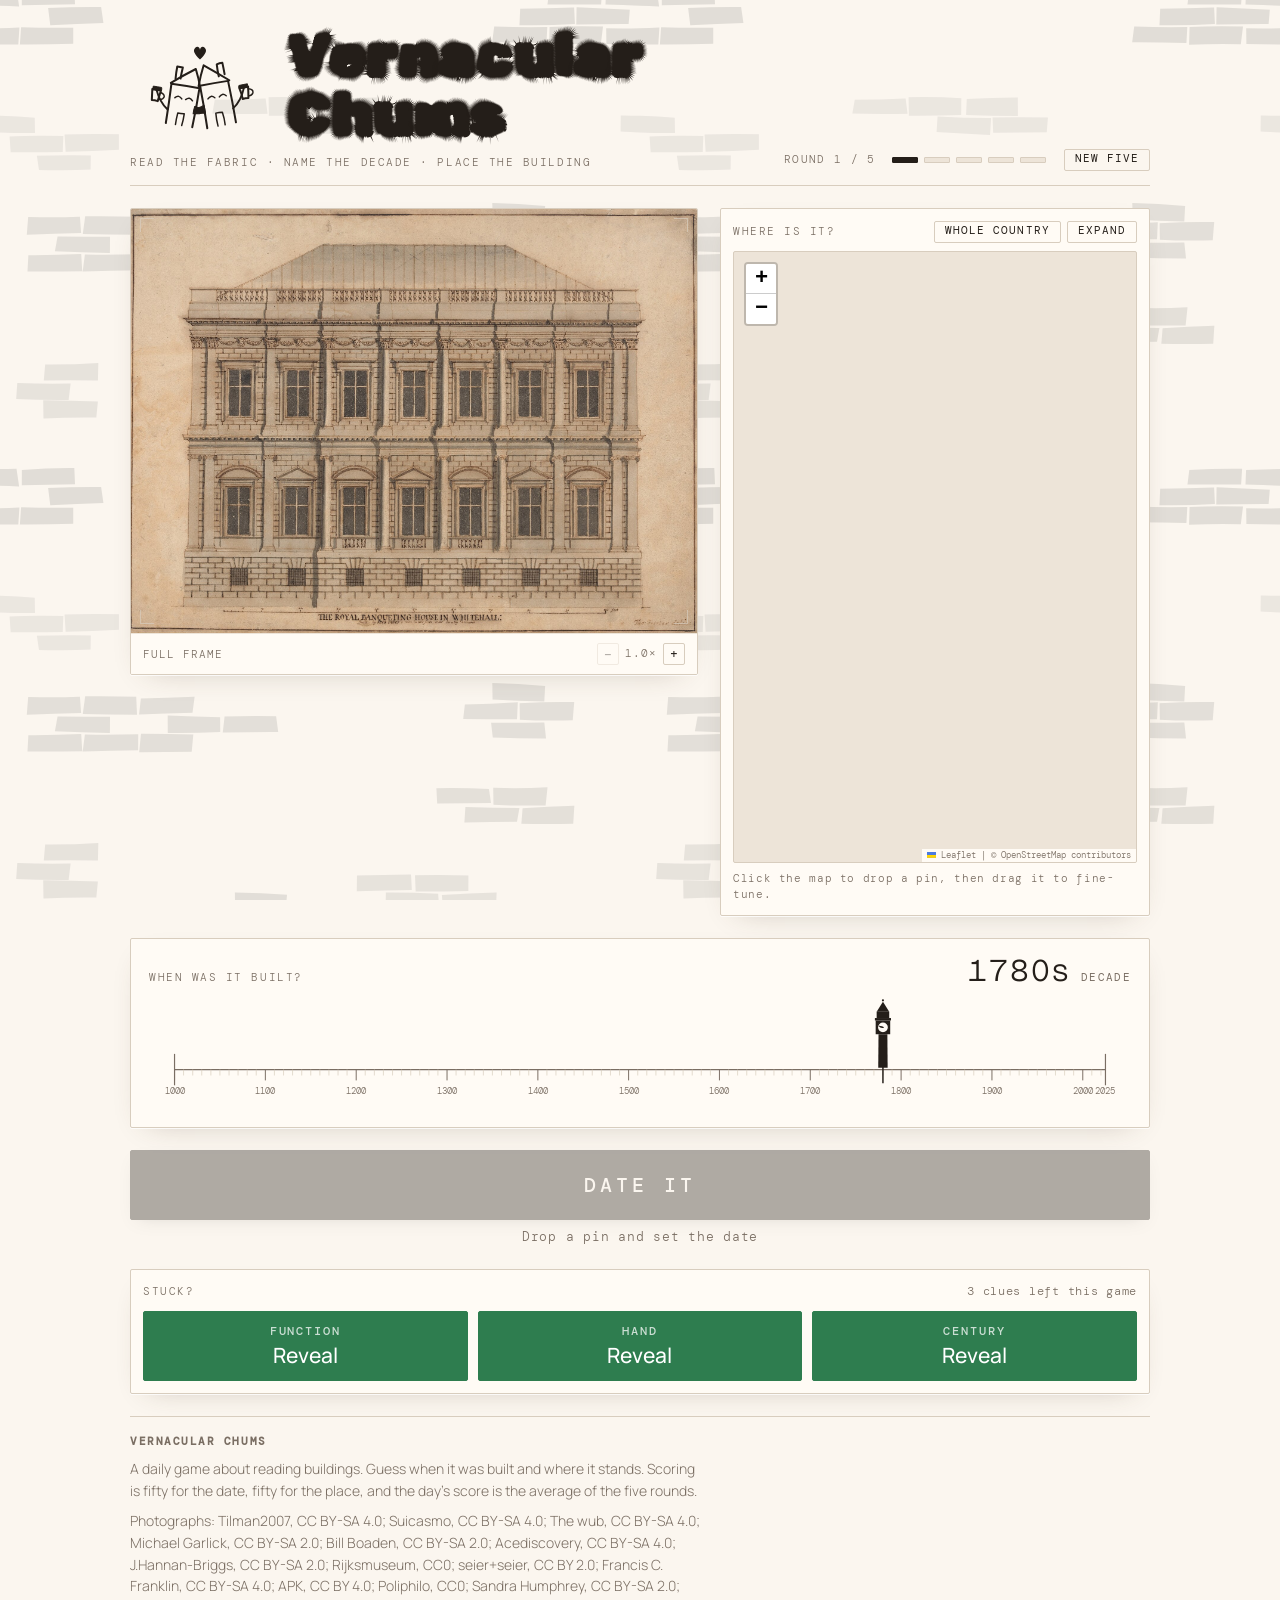
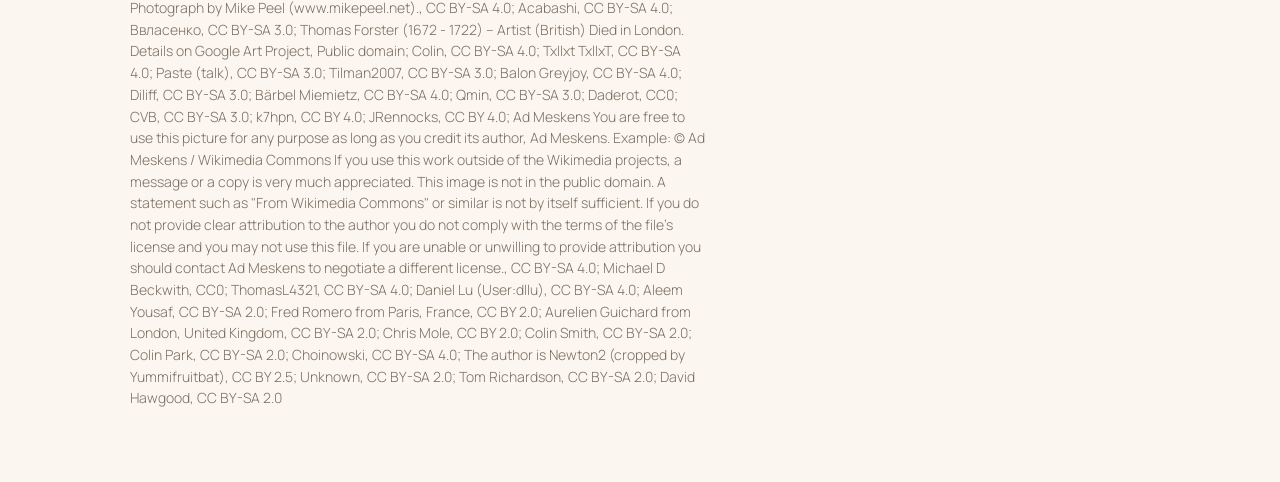
==== commit db681f43: "Rename to Vernacular Chums: kissing buildings logo and spray paint wordmark" ====
--- a/index.html
+++ b/index.html
@@ -3,17 +3,17 @@
 <head>
 <meta charset="utf-8">
 <meta name="viewport" content="width=device-width, initial-scale=1">
-<title>Milestone</title>
-<link rel="stylesheet" href="https://fonts.googleapis.com/css2?family=Bricolage+Grotesque:opsz,wght@12..96,300;12..96,400;12..96,500&family=Manrope:wght@200;300;400;500;600&family=DM+Mono:wght@400;500&display=swap">
-<link rel="stylesheet" href="vendor/leaflet/leaflet.css?v=1788272619">
-<link rel="stylesheet" href="styles.css?v=1788272619">
+<title>Vernacular Chums</title>
+<link rel="stylesheet" href="https://fonts.googleapis.com/css2?family=Rubik+Spray+Paint&family=Bricolage+Grotesque:opsz,wght@12..96,300;12..96,400;12..96,500&family=Manrope:wght@200;300;400;500;600&family=DM+Mono:wght@400;500&display=swap">
+<link rel="stylesheet" href="vendor/leaflet/leaflet.css?v=1788273246">
+<link rel="stylesheet" href="styles.css?v=1788273246">
 </head>
 <body>
 
 <div class="wrap">
   <header>
     <div>
-      <h1 class="markwrap"><svg class="mark" viewBox="-1 -1 504.0 69.4" role="img" aria-label="Milestone" preserveAspectRatio="xMinYMid meet"><g fill="currentColor"><path d="M-0.23,-0.28 Q3.80,0.11 7.75,0.07 L7.56,7.44 Q3.81,7.78 -0.10,7.59 Z" fill-opacity="0.83"/><path d="M39.71,-0.29 Q43.41,-0.01 47.59,-0.28 L47.53,7.50 Q43.76,7.35 39.63,7.64 Z" fill-opacity="0.84"/><path d="M0.20,9.69 Q1.27,9.78 2.54,9.68 L2.75,17.56 Q1.63,17.05 0.40,17.02 Z" fill-opacity="0.92"/><path d="M5.29,9.83 Q8.45,9.71 12.10,10.14 L12.32,17.54 Q8.64,17.60 4.99,17.31 Z" fill-opacity="0.97"/><path d="M15.21,10.03 Q16.65,10.37 17.72,10.13 L17.25,17.10 Q16.07,16.76 14.64,17.01 Z" fill-opacity="0.84"/><path d="M29.69,10.33 Q30.97,10.22 32.53,10.21 L32.49,17.33 Q31.51,17.70 30.29,17.79 Z" fill-opacity="0.90"/><path d="M34.96,10.39 Q38.81,9.98 42.21,9.76 L42.56,17.21 Q39.15,17.42 35.33,17.25 Z" fill-opacity="0.83"/><path d="M44.76,9.72 Q45.70,9.59 47.01,9.73 L47.54,17.03 Q46.02,17.38 44.78,17.46 Z" fill-opacity="0.92"/><path d="M0.42,20.08 Q3.75,20.13 7.58,20.04 L7.40,27.80 Q4.09,27.84 0.33,27.67 Z" fill-opacity="0.75"/><path d="M20.13,19.73 Q23.95,20.30 27.59,20.24 L27.04,27.41 Q23.77,27.20 20.08,27.28 Z" fill-opacity="0.86"/><path d="M40.30,20.09 Q44.09,20.00 47.68,20.31 L47.21,27.47 Q43.52,27.63 39.83,27.65 Z" fill-opacity="0.76"/><path d="M-0.27,29.98 Q1.00,30.15 2.04,30.00 L2.77,37.67 Q0.95,37.87 -0.37,37.67 Z" fill-opacity="0.79"/><path d="M5.25,29.85 Q6.09,29.91 7.29,29.72 L7.71,37.17 Q6.53,36.93 5.31,37.41 Z" fill-opacity="0.77"/><path d="M39.81,29.60 Q41.31,29.89 42.62,30.19 L42.30,37.14 Q41.20,37.47 40.02,37.47 Z" fill-opacity="0.95"/><path d="M44.73,29.99 Q46.11,29.79 47.61,30.25 L47.70,37.35 Q46.61,37.59 45.18,37.07 Z" fill-opacity="0.77"/><path d="M0.21,39.89 Q3.75,39.46 7.65,39.65 L7.29,47.27 Q3.98,47.06 0.31,47.13 Z" fill-opacity="0.91"/><path d="M39.84,40.28 Q43.71,40.66 47.14,40.34 L47.80,47.72 Q43.86,47.99 40.16,47.73 Z" fill-opacity="0.97"/><path d="M-0.13,49.72 Q1.40,49.87 2.74,49.98 L2.43,57.72 Q1.09,57.60 -0.01,57.19 Z" fill-opacity="0.94"/><path d="M4.79,50.26 Q6.38,49.97 7.61,50.02 L7.14,57.54 Q5.77,57.63 4.82,57.19 Z" fill-opacity="0.97"/><path d="M39.84,49.92 Q41.09,50.40 42.44,50.21 L41.99,57.52 Q40.86,57.76 39.78,57.76 Z" fill-opacity="1.00"/><path d="M44.75,49.83 Q46.21,49.87 47.29,49.73 L47.33,57.05 Q46.45,57.60 45.06,57.79 Z" fill-opacity="0.73"/><path d="M-0.04,59.65 Q4.09,60.20 7.73,60.33 L7.66,67.56 Q3.71,68.01 0.26,67.79 Z" fill-opacity="0.90"/><path d="M39.96,59.94 Q43.79,60.05 47.21,59.61 L47.50,67.50 Q43.60,67.54 39.65,67.76 Z" fill-opacity="0.88"/><path d="M56.39,0.38 Q60.16,0.73 64.25,0.33 L63.92,7.41 Q60.17,7.14 56.66,7.22 Z" fill-opacity="0.85"/><path d="M66.15,0.02 Q70.04,0.49 73.61,0.28 L73.55,7.65 Q69.76,8.02 66.31,7.64 Z" fill-opacity="0.86"/><path d="M76.37,-0.41 Q79.92,-0.01 83.89,-0.35 L83.95,7.76 Q80.27,7.99 76.74,7.52 Z" fill-opacity="0.76"/><path d="M86.33,0.38 Q90.00,0.06 94.11,-0.26 L93.86,7.44 Q90.03,7.19 86.29,7.16 Z" fill-opacity="0.76"/><path d="M96.37,-0.10 Q100.43,0.14 104.12,-0.30 L103.56,7.36 Q100.11,7.69 96.32,7.38 Z" fill-opacity="0.85"/><path d="M76.37,9.67 Q77.75,9.76 78.72,9.80 L78.68,17.26 Q77.91,17.47 76.87,17.41 Z" fill-opacity="0.78"/><path d="M81.86,10.08 Q83.11,9.56 83.90,9.77 L83.56,17.34 Q82.46,17.02 81.42,17.09 Z" fill-opacity="0.89"/><path d="M76.78,20.39 Q80.47,20.13 83.81,20.18 L84.23,27.22 Q80.53,27.04 76.41,27.34 Z" fill-opacity="0.83"/><path d="M76.61,29.61 Q77.67,29.89 78.75,30.28 L78.82,37.03 Q77.87,37.36 76.47,37.43 Z" fill-opacity="0.91"/><path d="M81.46,30.23 Q82.66,30.33 83.68,29.98 L84.12,37.06 Q82.75,37.13 81.20,37.02 Z" fill-opacity="0.84"/><path d="M76.39,39.97 Q79.83,39.83 83.76,39.79 L83.79,47.17 Q79.91,47.55 76.14,47.46 Z" fill-opacity="0.73"/><path d="M76.47,49.59 Q77.79,49.59 79.08,50.19 L79.02,57.81 Q77.82,57.28 76.49,57.31 Z" fill-opacity="0.92"/><path d="M81.59,50.16 Q82.76,49.92 83.63,50.18 L84.27,57.81 Q83.25,57.10 81.72,57.11 Z" fill-opacity="0.91"/><path d="M56.42,59.65 Q60.15,60.34 64.28,60.36 L63.70,67.71 Q60.01,67.49 56.37,67.67 Z" fill-opacity="0.72"/><path d="M66.08,59.61 Q69.73,60.16 73.88,60.08 L74.32,67.42 Q70.44,67.13 66.36,67.20 Z" fill-opacity="0.84"/><path d="M76.66,60.12 Q80.33,60.56 83.86,60.31 L84.26,67.62 Q80.25,67.47 76.24,67.36 Z" fill-opacity="0.93"/><path d="M86.13,59.81 Q90.27,59.43 94.05,59.76 L94.11,67.52 Q90.28,67.66 86.32,67.42 Z" fill-opacity="0.74"/><path d="M96.36,60.12 Q100.05,59.99 104.16,59.83 L104.13,67.61 Q100.60,67.78 96.88,67.33 Z" fill-opacity="0.99"/><path d="M113.04,0.30 Q116.79,0.57 120.69,0.09 L120.21,6.99 Q116.51,7.13 113.07,6.99 Z" fill-opacity="0.93"/><path d="M112.85,10.09 Q114.45,10.35 115.72,10.19 L115.26,17.82 Q114.40,17.75 113.14,17.18 Z" fill-opacity="0.93"/><path d="M117.91,10.22 Q119.27,10.46 120.62,10.27 L120.16,17.81 Q119.17,17.62 118.06,17.74 Z" fill-opacity="0.94"/><path d="M113.27,19.81 Q116.97,19.63 120.76,20.19 L120.64,27.42 Q116.94,27.61 113.18,27.51 Z" fill-opacity="0.86"/><path d="M112.92,30.04 Q114.20,30.18 115.07,30.12 L115.04,37.09 Q114.07,37.21 112.65,37.78 Z" fill-opacity="0.88"/><path d="M117.98,29.67 Q119.22,29.71 120.46,29.67 L120.22,37.10 Q118.82,37.15 117.79,37.73 Z" fill-opacity="0.91"/><path d="M113.17,40.07 Q116.99,40.32 120.60,40.07 L120.19,47.31 Q116.62,47.89 112.89,47.76 Z" fill-opacity="0.75"/><path d="M112.58,49.65 Q113.68,50.28 115.01,50.33 L115.16,57.37 Q113.95,57.52 113.07,57.17 Z" fill-opacity="0.93"/><path d="M118.16,49.91 Q119.10,49.82 120.55,50.17 L120.34,57.23 Q119.06,57.57 117.94,57.61 Z" fill-opacity="0.85"/><path d="M112.77,60.32 Q116.44,60.55 120.46,60.33 L120.30,67.78 Q116.51,67.77 113.07,67.27 Z" fill-opacity="0.86"/><path d="M122.69,60.19 Q126.58,59.73 130.57,59.66 L130.62,67.78 Q126.56,67.73 122.86,67.43 Z" fill-opacity="0.95"/><path d="M132.69,59.60 Q136.51,59.65 140.43,59.80 L140.71,67.23 Q136.61,67.07 132.60,67.24 Z" fill-opacity="0.99"/><path d="M142.59,59.77 Q146.78,59.51 150.67,59.75 L150.16,67.31 Q146.86,67.24 143.11,67.67 Z" fill-opacity="0.99"/><path d="M153.30,59.68 Q156.56,59.56 160.30,59.76 L160.37,67.64 Q157.03,67.81 153.25,67.62 Z" fill-opacity="0.95"/><path d="M169.23,-0.29 Q173.27,-0.17 176.89,0.09 L176.58,7.71 Q172.96,7.99 169.56,7.76 Z" fill-opacity="0.93"/><path d="M179.58,0.19 Q183.30,0.18 187.30,0.01 L186.87,7.70 Q183.17,7.47 179.14,7.35 Z" fill-opacity="0.86"/><path d="M189.18,0.34 Q193.11,0.62 196.97,0.37 L196.71,7.22 Q193.01,7.24 189.23,7.52 Z" fill-opacity="0.78"/><path d="M199.74,0.38 Q203.24,0.02 206.76,-0.16 L206.92,7.30 Q203.18,7.66 199.71,7.38 Z" fill-opacity="0.75"/><path d="M209.26,-0.10 Q213.28,0.22 217.08,-0.12 L216.85,7.45 Q212.85,7.67 209.31,7.31 Z" fill-opacity="0.98"/><path d="M169.63,9.62 Q170.80,9.65 171.94,9.77 L172.16,17.00 Q170.91,17.62 169.51,17.79 Z" fill-opacity="0.74"/><path d="M174.43,9.75 Q176.04,10.09 177.14,10.00 L177.28,17.27 Q175.70,17.46 174.34,17.37 Z" fill-opacity="0.91"/><path d="M169.13,20.21 Q172.94,20.04 176.88,20.32 L177.11,27.29 Q173.23,27.58 169.15,27.32 Z" fill-opacity="0.95"/><path d="M169.18,30.05 Q170.70,29.86 171.77,29.62 L171.56,37.31 Q170.17,36.85 169.11,37.09 Z" fill-opacity="0.84"/><path d="M174.35,30.37 Q178.23,30.45 181.63,30.35 L181.90,37.66 Q178.14,37.57 174.55,37.79 Z" fill-opacity="0.80"/><path d="M184.27,30.09 Q187.92,29.72 191.83,30.03 L192.28,37.59 Q188.68,37.34 184.86,37.62 Z" fill-opacity="0.77"/><path d="M194.15,30.07 Q197.99,29.93 201.92,29.97 L202.16,37.57 Q198.07,37.27 194.27,37.39 Z" fill-opacity="0.90"/><path d="M204.13,29.94 Q205.35,30.28 206.90,29.97 L207.06,37.66 Q205.78,37.38 204.53,37.12 Z" fill-opacity="0.89"/><path d="M169.61,39.90 Q173.07,40.06 176.96,40.04 L177.25,47.63 Q173.43,47.55 169.85,47.71 Z" fill-opacity="0.78"/><path d="M169.52,50.07 Q170.77,49.65 171.85,49.67 L172.31,57.01 Q171.20,57.28 169.88,57.81 Z" fill-opacity="0.86"/><path d="M174.79,50.19 Q175.61,50.54 176.50,50.37 L176.81,57.23 Q175.86,57.45 174.41,57.15 Z" fill-opacity="0.82"/><path d="M169.44,59.98 Q172.98,60.12 176.61,59.79 L176.52,67.63 Q172.62,67.57 169.17,67.13 Z" fill-opacity="0.90"/><path d="M179.42,59.96 Q183.53,60.30 187.31,60.42 L186.70,67.48 Q183.05,67.22 179.35,67.26 Z" fill-opacity="0.80"/><path d="M189.47,60.27 Q192.87,60.50 196.70,60.06 L197.15,67.03 Q193.17,67.42 189.27,67.62 Z" fill-opacity="0.83"/><path d="M199.45,59.97 Q203.09,59.76 207.13,60.08 L206.61,67.05 Q202.87,67.06 199.30,67.47 Z" fill-opacity="0.75"/><path d="M209.27,59.75 Q213.17,59.71 217.11,60.10 L217.10,67.10 Q213.52,67.44 209.61,67.30 Z" fill-opacity="0.89"/><path d="M235.88,-0.21 Q239.42,0.02 243.40,-0.17 L243.35,7.49 Q239.76,7.30 236.29,7.70 Z" fill-opacity="0.85"/><path d="M246.31,-0.09 Q249.55,0.14 253.24,0.03 L253.45,7.75 Q249.89,7.84 246.34,7.80 Z" fill-opacity="0.85"/><path d="M255.83,-0.42 Q259.41,0.27 263.19,0.39 L263.76,7.37 Q259.73,7.33 255.69,7.60 Z" fill-opacity="0.96"/><path d="M265.80,-0.14 Q269.28,0.04 273.23,0.21 L273.69,7.53 Q269.84,7.63 265.96,7.55 Z" fill-opacity="0.74"/><path d="M226.31,9.87 Q227.57,9.74 228.36,9.68 L228.42,16.98 Q227.08,17.19 226.03,17.15 Z" fill-opacity="0.79"/><path d="M231.02,9.96 Q232.49,10.33 233.77,10.20 L233.70,17.81 Q232.58,17.96 231.08,17.54 Z" fill-opacity="0.76"/><path d="M226.37,19.72 Q229.94,19.74 233.63,20.18 L233.73,27.28 Q229.84,26.82 226.22,26.98 Z" fill-opacity="0.98"/><path d="M235.70,29.63 Q237.04,30.24 238.50,30.23 L238.26,37.01 Q237.10,37.26 236.31,37.28 Z" fill-opacity="0.86"/><path d="M241.09,29.96 Q244.83,30.01 248.15,30.37 L248.42,37.13 Q244.49,37.28 240.97,37.48 Z" fill-opacity="0.82"/><path d="M250.61,30.35 Q254.56,30.02 258.40,29.98 L258.50,37.60 Q254.77,37.61 251.13,37.76 Z" fill-opacity="0.96"/><path d="M260.84,29.89 Q262.15,30.35 263.77,30.33 L263.60,37.58 Q262.29,37.55 260.80,37.29 Z" fill-opacity="0.78"/><path d="M266.19,40.25 Q270.00,39.93 273.42,40.22 L273.66,47.51 Q269.93,47.36 265.85,47.45 Z" fill-opacity="0.73"/><path d="M265.68,49.96 Q267.47,49.73 268.82,50.07 L268.38,57.24 Q267.05,57.29 265.89,57.53 Z" fill-opacity="0.91"/><path d="M271.39,50.27 Q272.31,49.86 273.42,49.60 L273.73,57.60 Q272.48,57.38 271.32,57.23 Z" fill-opacity="0.80"/><path d="M226.30,59.64 Q229.81,59.95 233.34,59.70 L233.39,67.36 Q229.60,67.40 226.14,67.69 Z" fill-opacity="1.00"/><path d="M236.27,60.26 Q239.73,59.87 243.47,59.81 L243.27,67.02 Q239.84,66.93 236.11,67.16 Z" fill-opacity="0.75"/><path d="M246.07,59.68 Q249.55,59.68 253.17,60.42 L253.40,67.46 Q249.34,67.41 245.66,67.65 Z" fill-opacity="0.98"/><path d="M255.84,60.12 Q259.57,60.09 263.15,60.41 L263.50,67.53 Q259.71,67.26 256.09,67.41 Z" fill-opacity="0.75"/><path d="M282.55,0.26 Q286.38,-0.08 290.07,0.30 L289.82,7.71 Q285.89,7.46 282.21,7.39 Z" fill-opacity="0.87"/><path d="M292.43,0.41 Q296.26,0.16 300.03,0.28 L300.31,7.42 Q296.37,7.27 292.59,7.07 Z" fill-opacity="0.92"/><path d="M302.61,-0.19 Q306.19,-0.09 310.17,0.42 L309.73,7.23 Q306.05,7.30 302.16,7.02 Z" fill-opacity="0.77"/><path d="M312.42,-0.13 Q316.02,-0.19 319.64,0.39 L319.60,7.34 Q315.92,7.39 312.11,7.44 Z" fill-opacity="0.84"/><path d="M322.54,-0.15 Q326.18,-0.39 330.04,-0.00 L330.21,7.77 Q326.70,7.29 322.82,7.53 Z" fill-opacity="0.92"/><path d="M302.23,9.82 Q303.50,9.87 305.05,9.72 L304.80,17.38 Q303.52,16.96 302.09,17.10 Z" fill-opacity="0.96"/><path d="M307.28,9.72 Q308.34,9.76 309.76,9.68 L309.79,17.01 Q308.53,17.52 307.29,17.67 Z" fill-opacity="1.00"/><path d="M302.89,19.87 Q306.76,19.97 310.27,19.77 L309.69,27.70 Q306.18,27.87 302.44,27.56 Z" fill-opacity="0.76"/><path d="M302.27,30.35 Q303.63,30.24 305.14,29.66 L305.23,37.61 Q303.70,37.40 302.41,37.31 Z" fill-opacity="0.72"/><path d="M307.51,30.00 Q308.53,29.75 309.60,30.12 L309.71,37.79 Q308.44,37.69 307.26,37.80 Z" fill-opacity="0.89"/><path d="M302.57,40.04 Q306.41,40.40 310.03,40.05 L309.64,47.71 Q306.23,47.57 302.47,46.99 Z" fill-opacity="0.78"/><path d="M302.21,49.73 Q303.49,49.83 305.18,50.22 L304.95,57.22 Q303.81,57.31 302.59,57.76 Z" fill-opacity="0.91"/><path d="M307.25,49.70 Q308.66,49.33 309.65,49.60 L309.83,57.42 Q308.79,57.73 307.88,57.38 Z" fill-opacity="0.93"/><path d="M302.09,59.65 Q306.20,59.74 310.05,60.14 L310.02,67.68 Q306.38,67.81 302.80,67.69 Z" fill-opacity="0.81"/><path d="M348.66,-0.13 Q352.40,-0.02 356.32,-0.17 L356.04,7.47 Q352.58,7.51 348.78,7.50 Z" fill-opacity="0.85"/><path d="M359.15,-0.18 Q362.95,-0.27 366.61,0.38 L366.68,7.47 Q362.95,7.30 359.34,7.44 Z" fill-opacity="0.81"/><path d="M368.62,0.08 Q372.49,-0.08 376.13,-0.07 L376.73,7.03 Q372.54,7.27 368.83,7.47 Z" fill-opacity="0.73"/><path d="M338.78,10.07 Q340.12,9.47 341.11,9.62 L341.76,17.06 Q340.29,17.66 339.23,17.64 Z" fill-opacity="0.74"/><path d="M344.03,9.63 Q345.00,9.97 346.19,9.59 L346.40,17.22 Q345.23,17.14 344.22,17.65 Z" fill-opacity="0.85"/><path d="M379.27,10.03 Q380.53,10.21 381.77,9.78 L381.65,17.22 Q380.46,17.47 379.16,17.71 Z" fill-opacity="0.80"/><path d="M383.88,9.83 Q385.28,9.75 386.18,9.68 L386.06,17.44 Q384.91,17.62 384.15,17.06 Z" fill-opacity="0.94"/><path d="M339.42,19.69 Q343.05,19.79 346.66,19.93 L345.99,27.14 Q342.30,27.07 339.01,27.18 Z" fill-opacity="0.79"/><path d="M378.73,20.09 Q383.01,19.81 386.80,20.12 L386.12,27.43 Q382.21,27.57 378.66,27.33 Z" fill-opacity="0.97"/><path d="M339.32,29.90 Q340.48,30.20 341.50,30.37 L341.25,37.51 Q340.16,37.46 338.78,37.67 Z" fill-opacity="0.74"/><path d="M343.80,29.96 Q345.31,29.96 346.51,30.41 L346.70,37.58 Q345.54,37.73 344.24,37.36 Z" fill-opacity="0.88"/><path d="M379.01,29.87 Q380.19,29.76 381.70,29.96 L381.18,37.32 Q380.11,37.58 378.72,37.81 Z" fill-opacity="0.77"/><path d="M383.85,30.39 Q384.82,30.11 386.29,30.34 L386.76,37.43 Q385.47,37.72 383.96,37.51 Z" fill-opacity="0.75"/><path d="M339.31,39.92 Q342.90,39.87 346.20,40.38 L346.44,47.05 Q342.94,47.60 339.19,47.40 Z" fill-opacity="0.91"/><path d="M379.29,40.14 Q382.71,39.93 386.63,39.90 L386.16,47.59 Q382.82,47.07 379.23,47.11 Z" fill-opacity="0.83"/><path d="M339.29,49.62 Q340.12,49.47 341.26,49.70 L341.25,57.34 Q339.73,57.45 338.66,57.77 Z" fill-opacity="0.96"/><path d="M343.84,50.30 Q344.98,50.30 346.45,49.95 L346.19,57.44 Q345.01,57.47 344.24,57.53 Z" fill-opacity="0.77"/><path d="M378.69,50.16 Q380.08,50.02 381.17,50.04 L381.75,57.36 Q380.31,57.60 379.18,57.28 Z" fill-opacity="0.81"/><path d="M383.79,50.10 Q384.91,50.12 386.35,50.17 L386.11,57.21 Q385.03,57.65 384.15,57.42 Z" fill-opacity="0.87"/><path d="M349.24,60.10 Q352.88,60.27 356.44,60.33 L356.54,67.40 Q352.88,67.61 348.96,67.24 Z" fill-opacity="0.83"/><path d="M358.58,59.58 Q362.41,60.07 366.56,60.41 L366.70,67.44 Q362.82,67.34 359.18,67.00 Z" fill-opacity="0.99"/><path d="M368.84,60.01 Q372.67,60.17 376.67,60.08 L376.47,67.78 Q372.77,67.61 369.17,67.49 Z" fill-opacity="0.94"/><path d="M395.69,-0.32 Q399.21,-0.06 402.78,-0.33 L402.50,7.60 Q399.16,7.11 395.69,7.04 Z" fill-opacity="0.75"/><path d="M435.68,0.01 Q439.48,0.32 442.97,0.18 L442.71,7.82 Q439.19,7.40 435.29,7.01 Z" fill-opacity="0.73"/><path d="M395.59,9.69 Q396.69,9.60 397.83,9.89 L397.71,17.29 Q396.81,17.44 395.58,17.10 Z" fill-opacity="0.93"/><path d="M400.81,10.19 Q404.28,10.03 407.55,9.96 L407.99,17.18 Q403.99,17.48 400.48,17.72 Z" fill-opacity="0.74"/><path d="M410.65,9.80 Q411.41,9.93 412.68,10.38 L412.85,17.04 Q411.82,17.21 410.47,17.25 Z" fill-opacity="0.74"/><path d="M435.29,9.72 Q436.47,9.86 437.52,9.85 L438.21,17.59 Q436.88,17.29 435.60,17.22 Z" fill-opacity="0.92"/><path d="M440.64,10.06 Q441.88,9.63 442.71,9.67 L443.23,17.33 Q441.92,17.49 440.63,16.99 Z" fill-opacity="0.79"/><path d="M395.27,20.02 Q399.31,19.96 403.22,20.32 L403.10,27.72 Q399.38,27.91 395.18,27.81 Z" fill-opacity="0.96"/><path d="M415.25,19.81 Q419.48,19.81 423.19,20.30 L422.85,27.71 Q418.89,27.37 415.26,27.76 Z" fill-opacity="0.77"/><path d="M435.32,19.88 Q439.23,19.85 443.11,20.38 L442.73,27.02 Q439.21,27.47 435.55,27.78 Z" fill-opacity="0.78"/><path d="M395.73,30.03 Q397.02,29.87 398.25,30.20 L397.65,37.41 Q396.12,37.24 395.10,37.77 Z" fill-opacity="0.97"/><path d="M400.80,30.22 Q401.59,30.28 402.58,30.21 L402.91,37.01 Q401.53,37.54 400.63,37.67 Z" fill-opacity="0.93"/><path d="M425.19,30.28 Q426.55,30.65 428.31,30.33 L427.96,37.32 Q426.95,37.02 425.51,37.34 Z" fill-opacity="0.76"/><path d="M430.28,30.18 Q434.02,30.32 438.14,29.93 L437.79,37.19 Q434.42,37.37 430.80,37.05 Z" fill-opacity="0.99"/><path d="M440.26,30.06 Q441.69,29.54 443.19,29.67 L443.00,37.69 Q441.41,37.21 440.16,37.47 Z" fill-opacity="0.83"/><path d="M395.67,39.83 Q399.37,39.92 403.02,40.18 L402.86,47.36 Q399.40,47.28 395.44,47.77 Z" fill-opacity="0.83"/><path d="M435.15,39.81 Q438.75,39.45 442.61,39.79 L442.49,47.67 Q438.85,47.63 435.11,47.26 Z" fill-opacity="0.77"/><path d="M395.80,50.12 Q396.81,49.87 397.49,49.88 L398.12,56.99 Q396.95,57.02 395.88,57.64 Z" fill-opacity="0.82"/><path d="M400.90,50.06 Q401.68,50.16 402.59,50.00 L403.04,57.63 Q401.74,57.49 400.74,57.34 Z" fill-opacity="0.93"/><path d="M435.58,50.11 Q436.57,49.90 437.66,49.58 L437.81,57.24 Q436.47,57.31 435.16,57.63 Z" fill-opacity="0.75"/><path d="M440.15,50.01 Q441.43,49.50 443.07,49.64 L442.78,57.13 Q442.08,57.21 440.90,57.52 Z" fill-opacity="0.87"/><path d="M395.73,60.12 Q399.10,60.31 402.50,60.01 L402.99,67.42 Q399.44,67.18 395.86,67.70 Z" fill-opacity="0.86"/><path d="M435.56,60.36 Q439.63,59.99 443.26,59.82 L443.23,67.20 Q439.67,67.39 435.88,67.74 Z" fill-opacity="0.99"/><path d="M451.98,-0.23 Q455.82,-0.05 459.48,0.23 L459.11,7.12 Q455.68,7.25 452.22,7.59 Z" fill-opacity="0.98"/><path d="M462.05,0.19 Q465.56,-0.26 469.39,-0.10 L469.48,7.04 Q465.92,6.96 462.38,7.55 Z" fill-opacity="0.88"/><path d="M472.33,-0.08 Q475.88,0.38 479.26,0.39 L479.60,7.75 Q475.99,7.48 472.19,7.72 Z" fill-opacity="0.83"/><path d="M482.10,-0.38 Q485.62,-0.22 489.49,-0.26 L489.80,7.52 Q485.73,7.24 481.80,7.10 Z" fill-opacity="0.95"/><path d="M492.18,0.35 Q495.98,0.17 499.51,0.35 L499.03,7.46 Q495.60,7.80 492.18,7.78 Z" fill-opacity="0.78"/><path d="M451.76,10.36 Q452.95,10.26 454.38,9.81 L454.07,17.53 Q453.04,17.66 452.17,17.62 Z" fill-opacity="0.76"/><path d="M456.72,10.34 Q458.23,10.27 459.72,9.59 L459.78,17.49 Q458.15,17.68 456.58,17.36 Z" fill-opacity="0.75"/><path d="M451.98,19.97 Q455.44,20.38 459.06,20.34 L459.07,27.19 Q455.85,27.63 452.36,27.78 Z" fill-opacity="0.91"/><path d="M452.33,29.72 Q453.17,30.03 454.32,29.85 L454.67,37.55 Q453.34,37.78 452.14,37.60 Z" fill-opacity="0.77"/><path d="M456.60,30.31 Q460.39,29.94 464.19,29.72 L464.73,37.04 Q460.89,37.10 457.16,37.08 Z" fill-opacity="0.87"/><path d="M467.38,29.89 Q471.19,30.28 474.54,30.11 L474.56,37.37 Q470.79,37.35 466.76,36.98 Z" fill-opacity="0.86"/><path d="M477.03,29.72 Q481.06,29.92 484.73,29.91 L484.07,37.17 Q480.79,36.97 477.29,36.99 Z" fill-opacity="0.81"/><path d="M486.94,29.74 Q488.25,29.98 489.59,30.24 L489.55,37.38 Q488.34,37.18 487.00,37.50 Z" fill-opacity="0.82"/><path d="M451.83,40.15 Q455.45,39.79 459.48,40.01 L459.31,47.71 Q455.56,47.14 451.65,47.08 Z" fill-opacity="0.79"/><path d="M452.42,50.26 Q453.31,50.28 454.42,49.93 L454.80,57.14 Q453.56,57.42 452.41,57.00 Z" fill-opacity="0.81"/><path d="M457.06,50.39 Q458.38,49.65 459.23,49.63 L459.73,57.35 Q458.01,57.07 456.77,57.46 Z" fill-opacity="0.84"/><path d="M452.04,59.98 Q455.93,60.15 459.76,59.74 L459.43,67.22 Q455.75,67.34 451.99,67.02 Z" fill-opacity="0.80"/><path d="M462.24,59.91 Q466.01,59.64 469.57,59.88 L469.61,67.02 Q465.74,67.67 462.30,67.82 Z" fill-opacity="0.76"/><path d="M472.35,59.99 Q475.47,59.79 479.11,60.31 L479.13,67.13 Q475.34,66.93 471.96,67.45 Z" fill-opacity="0.85"/><path d="M481.67,60.07 Q485.46,59.94 489.22,60.09 L488.99,67.62 Q485.73,67.46 482.25,67.11 Z" fill-opacity="0.79"/><path d="M491.74,59.86 Q495.93,60.14 499.63,60.00 L499.67,67.74 Q495.83,67.77 491.61,67.78 Z" fill-opacity="0.87"/></g></svg></h1>
+      <h1 class="markwrap"><svg class="kissmark" viewBox="-160 -195 320 215" role="img" aria-label="Two buildings kissing"><g class="kiss"><g transform="translate(-49,0) rotate(10)"><path class="ln" d="M-29.6,-0.2 Q-30.2,-45.5 -32.5,-90.8 Q-0.1,-92.1 32.3,-91.8 Q33.4,-46.5 31.5,-1.2"/><path class="ln" d="M-34.1,-92.5 Q-9.6,-114.0 16.5,-133.6 Q26.6,-113.9 33.9,-93.0"/><path class="ln" d="M-25.2,-103.6 Q-26.5,-117.7 -26.2,-131.8 Q-19.7,-131.6 -13.3,-131.7 Q-14.2,-118.9 -14.1,-106.1"/><path class="ln thin" d="M-19.2,-60.7 q8,-9 16,0"/><path class="ln thin" d="M5.6,-60.7 q8,-9 16,0"/><path class="lips" d="M29.0,-49.7 Q35.8,-47.9 42.6,-45.9 Q46.0,-43.5 48.9,-40.4 Q46.6,-36.4 42.3,-34.5 Q35.3,-33.5 28.3,-32.0 Q27.6,-40.9 29.0,-49.7"/><path class="ln thin" d="M-7.3,-0.6 Q-7.8,-13.9 -6.7,-27.2 Q0.8,-26.7 8.2,-28.2 Q8.7,-14.4 7.1,-0.7"/><path class="ln arm" d="M-31.0,-31.3 Q-52.0,-45.3 -63.0,-69.9"/><path class="ln" d="M-73.5,-71.3 Q-63.5,-70.4 -53.5,-71.5 Q-55.0,-58.8 -56.6,-46.1 Q-63.4,-47.0 -70.2,-46.1 Q-71.9,-58.7 -73.5,-71.3"/><path class="froth" d="M-72.4,-78.2 Q-62.8,-78.5 -53.1,-78.4 Q-51.6,-75.0 -52.4,-71.3 Q-63.1,-71.5 -73.7,-71.5 Q-72.0,-74.7 -72.4,-78.2"/><path class="ln thin" d="M-53.0,-66.9 q11,3 9,10 q-2,6 -9,6"/></g><g transform="translate(49,0) rotate(-10)"><path class="ln" d="M-33.0,1.0 Q-31.5,-48.3 -32.5,-97.6 Q0.0,-98.2 32.5,-97.4 Q34.3,-49.2 33.9,-1.0"/><path class="ln" d="M-35.9,-97.3 Q-27.4,-120.3 -16.2,-142.2 Q10.1,-120.8 35.6,-98.3"/><path class="ln" d="M13.4,-111.2 Q12.7,-125.0 13.6,-138.8 Q20.1,-140.9 26.9,-140.2 Q27.4,-127.1 27.4,-113.9"/><path class="ln thin" d="M-19.9,-64.7 q8,-9 16,0"/><path class="ln thin" d="M6.5,-64.7 q8,-9 16,0"/><path class="lips" d="M-31.4,-52.3 Q-37.8,-49.4 -44.7,-48.6 Q-48.0,-45.8 -51.0,-42.7 Q-47.6,-40.1 -45.2,-36.6 Q-38.3,-34.2 -31.0,-33.8 Q-31.1,-43.1 -31.4,-52.3"/><path class="ln thin" d="M-7.9,0.4 Q-9.3,-14.6 -7.8,-29.7 Q-0.2,-30.0 7.3,-29.2 Q9.6,-14.4 8.6,0.5"/><path class="ln arm" d="M33.0,-33.3 Q54.0,-47.3 65.0,-74.5"/><path class="ln" d="M55.2,-76.3 Q65.3,-75.6 75.4,-77.0 Q73.9,-63.7 71.6,-50.6 Q65.0,-51.9 58.3,-50.9 Q58.2,-63.8 55.2,-76.3"/><path class="froth" d="M55.1,-82.7 Q65.0,-83.2 74.9,-83.1 Q74.1,-78.9 75.6,-74.9 Q64.9,-74.7 54.3,-75.9 Q53.4,-79.5 55.1,-82.7"/><path class="ln thin" d="M75.0,-71.5 q11,3 9,10 q-2,6 -9,6"/></g><path class="heart" transform="translate(0,-160) scale(1.35)" d="M0,7 C-9,-2 -13,-8 -8,-13 C-4,-17 0,-13 0,-9 C0,-13 4,-17 8,-13 C13,-8 9,-2 0,7 Z"/></g></svg><span class="wordmark">Vernacular<br>Chums</span></h1>
       <div class="tagline">Read the fabric &middot; name the decade &middot; place the building</div>
     </div>
     <div class="progress">
@@ -107,7 +107,7 @@
   </section>
 
   <footer>
-    <h3>Milestone</h3>
+    <h3>Vernacular Chums</h3>
     <p>A daily game about reading buildings. Guess when it was built and where it stands.
     Scoring is fifty for the date, fifty for the place, and the day's score is the average
     of the five rounds.</p>
@@ -115,9 +115,9 @@
   </footer>
 </div>
 
-<script src="vendor/leaflet/leaflet.js?v=1788272619"></script>
-<script src="js/ruler.js?v=1788272619"></script>
-<script src="js/scoring.js?v=1788272619"></script>
-<script src="js/app.js?v=1788272619"></script>
+<script src="vendor/leaflet/leaflet.js?v=1788273246"></script>
+<script src="js/ruler.js?v=1788273246"></script>
+<script src="js/scoring.js?v=1788273246"></script>
+<script src="js/app.js?v=1788273246"></script>
 </body>
 </html>
--- a/styles.css
+++ b/styles.css
@@ -78,11 +78,13 @@
 /* ---------- header ---------- */
 header{display:flex;align-items:flex-end;justify-content:space-between;gap:16px;flex-wrap:wrap;
   border-bottom:1px solid var(--rule);padding-bottom:14px}
-/* The wordmark is laid in brick: every letter is built from courses in running
-   bond, alternate courses offset half a brick, mortar joints left as gaps.
-   currentColor, so it is simply the ink colour and inverts with the theme. */
-.markwrap{margin:0;line-height:0;color:var(--ink)}
-.mark{display:block;width:clamp(210px,32vw,330px);height:auto}
+/* Two buildings leaning in for a kiss, pints raised, drawn as hand-made line
+   work rather than a solid silhouette: every edge nudged and bowed, so nothing
+   is quite straight. Beside them the name in spray paint. */
+.markwrap{margin:0;display:flex;align-items:center;gap:16px;color:var(--ink);line-height:1}
+.kissmark{display:block;width:clamp(88px,13vw,140px);height:auto;flex:0 0 auto}
+.wordmark{font-family:"Rubik Spray Paint",Manrope,sans-serif;
+  font-size:clamp(30px,6.2vw,60px);line-height:.98;letter-spacing:.01em;color:var(--ink)}
 .tagline{font-family:"DM Mono",monospace;font-size:11px;letter-spacing:.14em;
   text-transform:uppercase;color:var(--lead);margin-top:8px}
 .progress{display:flex;gap:6px;align-items:center}
@@ -319,3 +321,10 @@
 @media (prefers-color-scheme:dark){
   :root:not([data-theme="light"]) body{ background-image:url("data:image/svg+xml,%3Csvg%20xmlns%3D%22http%3A%2F%2Fwww.w3.org%2F2000%2Fsvg%22%20width%3D%22640%22%20height%3D%22480%22%20viewBox%3D%220%200%20640%20480%22%3E%3Cg%20fill%3D%22%23ffffff%22%3E%3Cpath%20transform%3D%22translate%28-640%2C-480%29%22%20fill-opacity%3D%220.081%22%20d%3D%22M214.8%2C99.8%20Q240.5%2C99.6%20265.6%2C98.4%20L267.5%2C113.8%20Q239.5%2C114.4%20212.4%2C113.6%20Z%22%2F%3E%3Cpath%20transform%3D%22translate%28-640%2C0%29%22%20fill-opacity%3D%220.081%22%20d%3D%22M214.8%2C99.8%20Q240.5%2C99.6%20265.6%2C98.4%20L267.5%2C113.8%20Q239.5%2C114.4%20212.4%2C113.6%20Z%22%2F%3E%3Cpath%20transform%3D%22translate%28-640%2C480%29%22%20fill-opacity%3D%220.081%22%20d%3D%22M214.8%2C99.8%20Q240.5%2C99.6%20265.6%2C98.4%20L267.5%2C113.8%20Q239.5%2C114.4%20212.4%2C113.6%20Z%22%2F%3E%3Cpath%20transform%3D%22translate%280%2C-480%29%22%20fill-opacity%3D%220.081%22%20d%3D%22M214.8%2C99.8%20Q240.5%2C99.6%20265.6%2C98.4%20L267.5%2C113.8%20Q239.5%2C114.4%20212.4%2C113.6%20Z%22%2F%3E%3Cpath%20transform%3D%22translate%280%2C0%29%22%20fill-opacity%3D%220.081%22%20d%3D%22M214.8%2C99.8%20Q240.5%2C99.6%20265.6%2C98.4%20L267.5%2C113.8%20Q239.5%2C114.4%20212.4%2C113.6%20Z%22%2F%3E%3Cpath%20transform%3D%22translate%280%2C480%29%22%20fill-opacity%3D%220.081%22%20d%3D%22M214.8%2C99.8%20Q240.5%2C99.6%20265.6%2C98.4%20L267.5%2C113.8%20Q239.5%2C114.4%20212.4%2C113.6%20Z%22%2F%3E%3Cpath%20transform%3D%22translate%28640%2C-480%29%22%20fill-opacity%3D%220.081%22%20d%3D%22M214.8%2C99.8%20Q240.5%2C99.6%20265.6%2C98.4%20L267.5%2C113.8%20Q239.5%2C114.4%20212.4%2C113.6%20Z%22%2F%3E%3Cpath%20transform%3D%22translate%28640%2C0%29%22%20fill-opacity%3D%220.081%22%20d%3D%22M214.8%2C99.8%20Q240.5%2C99.6%20265.6%2C98.4%20L267.5%2C113.8%20Q239.5%2C114.4%20212.4%2C113.6%20Z%22%2F%3E%3Cpath%20transform%3D%22translate%28640%2C480%29%22%20fill-opacity%3D%220.081%22%20d%3D%22M214.8%2C99.8%20Q240.5%2C99.6%20265.6%2C98.4%20L267.5%2C113.8%20Q239.5%2C114.4%20212.4%2C113.6%20Z%22%2F%3E%3Cpath%20transform%3D%22translate%28-640%2C-480%29%22%20fill-opacity%3D%220.081%22%20d%3D%22M268.6%2C97.2%20Q295.7%2C96.6%20321.3%2C98.2%20L321.2%2C115.0%20Q295.9%2C115.9%20268.9%2C115.8%20Z%22%2F%3E%3Cpath%20transform%3D%22translate%28-640%2C0%29%22%20fill-opacity%3D%220.081%22%20d%3D%22M268.6%2C97.2%20Q295.7%2C96.6%20321.3%2C98.2%20L321.2%2C115.0%20Q295.9%2C115.9%20268.9%2C115.8%20Z%22%2F%3E%3Cpath%20transform%3D%22translate%28-640%2C480%29%22%20fill-opacity%3D%220.081%22%20d%3D%22M268.6%2C97.2%20Q295.7%2C96.6%20321.3%2C98.2%20L321.2%2C115.0%20Q295.9%2C115.9%20268.9%2C115.8%20Z%22%2F%3E%3Cpath%20transform%3D%22translate%280%2C-480%29%22%20fill-opacity%3D%220.081%22%20d%3D%22M268.6%2C97.2%20Q295.7%2C96.6%20321.3%2C98.2%20L321.2%2C115.0%20Q295.9%2C115.9%20268.9%2C115.8%20Z%22%2F%3E%3Cpath%20transform%3D%22translate%280%2C0%29%22%20fill-opacity%3D%220.081%22%20d%3D%22M268.6%2C97.2%20Q295.7%2C96.6%20321.3%2C98.2%20L321.2%2C115.0%20Q295.9%2C115.9%20268.9%2C115.8%20Z%22%2F%3E%3Cpath%20transform%3D%22translate%280%2C480%29%22%20fill-opacity%3D%220.081%22%20d%3D%22M268.6%2C97.2%20Q295.7%2C96.6%20321.3%2C98.2%20L321.2%2C115.0%20Q295.9%2C115.9%20268.9%2C115.8%20Z%22%2F%3E%3Cpath%20transform%3D%22translate%28640%2C-480%29%22%20fill-opacity%3D%220.081%22%20d%3D%22M268.6%2C97.2%20Q295.7%2C96.6%20321.3%2C98.2%20L321.2%2C115.0%20Q295.9%2C115.9%20268.9%2C115.8%20Z%22%2F%3E%3Cpath%20transform%3D%22translate%28640%2C0%29%22%20fill-opacity%3D%220.081%22%20d%3D%22M268.6%2C97.2%20Q295.7%2C96.6%20321.3%2C98.2%20L321.2%2C115.0%20Q295.9%2C115.9%20268.9%2C115.8%20Z%22%2F%3E%3Cpath%20transform%3D%22translate%28640%2C480%29%22%20fill-opacity%3D%220.081%22%20d%3D%22M268.6%2C97.2%20Q295.7%2C96.6%20321.3%2C98.2%20L321.2%2C115.0%20Q295.9%2C115.9%20268.9%2C115.8%20Z%22%2F%3E%3Cpath%20transform%3D%22translate%28-640%2C-480%29%22%20fill-opacity%3D%220.081%22%20d%3D%22M326.8%2C99.0%20Q352.4%2C97.5%20377.8%2C97.4%20L377.9%2C116.1%20Q351.6%2C115.9%20326.1%2C115.1%20Z%22%2F%3E%3Cpath%20transform%3D%22translate%28-640%2C0%29%22%20fill-opacity%3D%220.081%22%20d%3D%22M326.8%2C99.0%20Q352.4%2C97.5%20377.8%2C97.4%20L377.9%2C116.1%20Q351.6%2C115.9%20326.1%2C115.1%20Z%22%2F%3E%3Cpath%20transform%3D%22translate%28-640%2C480%29%22%20fill-opacity%3D%220.081%22%20d%3D%22M326.8%2C99.0%20Q352.4%2C97.5%20377.8%2C97.4%20L377.9%2C116.1%20Q351.6%2C115.9%20326.1%2C115.1%20Z%22%2F%3E%3Cpath%20transform%3D%22translate%280%2C-480%29%22%20fill-opacity%3D%220.081%22%20d%3D%22M326.8%2C99.0%20Q352.4%2C97.5%20377.8%2C97.4%20L377.9%2C116.1%20Q351.6%2C115.9%20326.1%2C115.1%20Z%22%2F%3E%3Cpath%20transform%3D%22translate%280%2C0%29%22%20fill-opacity%3D%220.081%22%20d%3D%22M326.8%2C99.0%20Q352.4%2C97.5%20377.8%2C97.4%20L377.9%2C116.1%20Q351.6%2C115.9%20326.1%2C115.1%20Z%22%2F%3E%3Cpath%20transform%3D%22translate%280%2C480%29%22%20fill-opacity%3D%220.081%22%20d%3D%22M326.8%2C99.0%20Q352.4%2C97.5%20377.8%2C97.4%20L377.9%2C116.1%20Q351.6%2C115.9%20326.1%2C115.1%20Z%22%2F%3E%3Cpath%20transform%3D%22translate%28640%2C-480%29%22%20fill-opacity%3D%220.081%22%20d%3D%22M326.8%2C99.0%20Q352.4%2C97.5%20377.8%2C97.4%20L377.9%2C116.1%20Q351.6%2C115.9%20326.1%2C115.1%20Z%22%2F%3E%3Cpath%20transform%3D%22translate%28640%2C0%29%22%20fill-opacity%3D%220.081%22%20d%3D%22M326.8%2C99.0%20Q352.4%2C97.5%20377.8%2C97.4%20L377.9%2C116.1%20Q351.6%2C115.9%20326.1%2C115.1%20Z%22%2F%3E%3Cpath%20transform%3D%22translate%28640%2C480%29%22%20fill-opacity%3D%220.081%22%20d%3D%22M326.8%2C99.0%20Q352.4%2C97.5%20377.8%2C97.4%20L377.9%2C116.1%20Q351.6%2C115.9%20326.1%2C115.1%20Z%22%2F%3E%3Cpath%20transform%3D%22translate%28-640%2C-480%29%22%20fill-opacity%3D%220.081%22%20d%3D%22M297.6%2C116.5%20Q324.6%2C118.2%20351.1%2C118.1%20L350.0%2C134.9%20Q323.1%2C133.6%20296.6%2C132.1%20Z%22%2F%3E%3Cpath%20transform%3D%22translate%28-640%2C0%29%22%20fill-opacity%3D%220.081%22%20d%3D%22M297.6%2C116.5%20Q324.6%2C118.2%20351.1%2C118.1%20L350.0%2C134.9%20Q323.1%2C133.6%20296.6%2C132.1%20Z%22%2F%3E%3Cpath%20transform%3D%22translate%28-640%2C480%29%22%20fill-opacity%3D%220.081%22%20d%3D%22M297.6%2C116.5%20Q324.6%2C118.2%20351.1%2C118.1%20L350.0%2C134.9%20Q323.1%2C133.6%20296.6%2C132.1%20Z%22%2F%3E%3Cpath%20transform%3D%22translate%280%2C-480%29%22%20fill-opacity%3D%220.081%22%20d%3D%22M297.6%2C116.5%20Q324.6%2C118.2%20351.1%2C118.1%20L350.0%2C134.9%20Q323.1%2C133.6%20296.6%2C132.1%20Z%22%2F%3E%3Cpath%20transform%3D%22translate%280%2C0%29%22%20fill-opacity%3D%220.081%22%20d%3D%22M297.6%2C116.5%20Q324.6%2C118.2%20351.1%2C118.1%20L350.0%2C134.9%20Q323.1%2C133.6%20296.6%2C132.1%20Z%22%2F%3E%3Cpath%20transform%3D%22translate%280%2C480%29%22%20fill-opacity%3D%220.081%22%20d%3D%22M297.6%2C116.5%20Q324.6%2C118.2%20351.1%2C118.1%20L350.0%2C134.9%20Q323.1%2C133.6%20296.6%2C132.1%20Z%22%2F%3E%3Cpath%20transform%3D%22translate%28640%2C-480%29%22%20fill-opacity%3D%220.081%22%20d%3D%22M297.6%2C116.5%20Q324.6%2C118.2%20351.1%2C118.1%20L350.0%2C134.9%20Q323.1%2C133.6%20296.6%2C132.1%20Z%22%2F%3E%3Cpath%20transform%3D%22translate%28640%2C0%29%22%20fill-opacity%3D%220.081%22%20d%3D%22M297.6%2C116.5%20Q324.6%2C118.2%20351.1%2C118.1%20L350.0%2C134.9%20Q323.1%2C133.6%20296.6%2C132.1%20Z%22%2F%3E%3Cpath%20transform%3D%22translate%28640%2C480%29%22%20fill-opacity%3D%220.081%22%20d%3D%22M297.6%2C116.5%20Q324.6%2C118.2%20351.1%2C118.1%20L350.0%2C134.9%20Q323.1%2C133.6%20296.6%2C132.1%20Z%22%2F%3E%3Cpath%20transform%3D%22translate%28-640%2C-480%29%22%20fill-opacity%3D%220.081%22%20d%3D%22M352.6%2C117.5%20Q379.5%2C117.1%20407.9%2C117.6%20L406.7%2C132.3%20Q380.0%2C132.3%20353.2%2C132.8%20Z%22%2F%3E%3Cpath%20transform%3D%22translate%28-640%2C0%29%22%20fill-opacity%3D%220.081%22%20d%3D%22M352.6%2C117.5%20Q379.5%2C117.1%20407.9%2C117.6%20L406.7%2C132.3%20Q380.0%2C132.3%20353.2%2C132.8%20Z%22%2F%3E%3Cpath%20transform%3D%22translate%28-640%2C480%29%22%20fill-opacity%3D%220.081%22%20d%3D%22M352.6%2C117.5%20Q379.5%2C117.1%20407.9%2C117.6%20L406.7%2C132.3%20Q380.0%2C132.3%20353.2%2C132.8%20Z%22%2F%3E%3Cpath%20transform%3D%22translate%280%2C-480%29%22%20fill-opacity%3D%220.081%22%20d%3D%22M352.6%2C117.5%20Q379.5%2C117.1%20407.9%2C117.6%20L406.7%2C132.3%20Q380.0%2C132.3%20353.2%2C132.8%20Z%22%2F%3E%3Cpath%20transform%3D%22translate%280%2C0%29%22%20fill-opacity%3D%220.081%22%20d%3D%22M352.6%2C117.5%20Q379.5%2C117.1%20407.9%2C117.6%20L406.7%2C132.3%20Q380.0%2C132.3%20353.2%2C132.8%20Z%22%2F%3E%3Cpath%20transform%3D%22translate%280%2C480%29%22%20fill-opacity%3D%220.081%22%20d%3D%22M352.6%2C117.5%20Q379.5%2C117.1%20407.9%2C117.6%20L406.7%2C132.3%20Q380.0%2C132.3%20353.2%2C132.8%20Z%22%2F%3E%3Cpath%20transform%3D%22translate%28640%2C-480%29%22%20fill-opacity%3D%220.081%22%20d%3D%22M352.6%2C117.5%20Q379.5%2C117.1%20407.9%2C117.6%20L406.7%2C132.3%20Q380.0%2C132.3%20353.2%2C132.8%20Z%22%2F%3E%3Cpath%20transform%3D%22translate%28640%2C0%29%22%20fill-opacity%3D%220.081%22%20d%3D%22M352.6%2C117.5%20Q379.5%2C117.1%20407.9%2C117.6%20L406.7%2C132.3%20Q380.0%2C132.3%20353.2%2C132.8%20Z%22%2F%3E%3Cpath%20transform%3D%22translate%28640%2C480%29%22%20fill-opacity%3D%220.081%22%20d%3D%22M352.6%2C117.5%20Q379.5%2C117.1%20407.9%2C117.6%20L406.7%2C132.3%20Q380.0%2C132.3%20353.2%2C132.8%20Z%22%2F%3E%3Cpath%20transform%3D%22translate%28-640%2C-480%29%22%20fill-opacity%3D%220.130%22%20d%3D%22M549.3%2C-9.9%20Q576.6%2C-11.7%20602.1%2C-11.3%20L601.1%2C4.6%20Q573.9%2C4.3%20547.5%2C4.4%20Z%22%2F%3E%3Cpath%20transform%3D%22translate%28-640%2C0%29%22%20fill-opacity%3D%220.130%22%20d%3D%22M549.3%2C-9.9%20Q576.6%2C-11.7%20602.1%2C-11.3%20L601.1%2C4.6%20Q573.9%2C4.3%20547.5%2C4.4%20Z%22%2F%3E%3Cpath%20transform%3D%22translate%28-640%2C480%29%22%20fill-opacity%3D%220.130%22%20d%3D%22M549.3%2C-9.9%20Q576.6%2C-11.7%20602.1%2C-11.3%20L601.1%2C4.6%20Q573.9%2C4.3%20547.5%2C4.4%20Z%22%2F%3E%3Cpath%20transform%3D%22translate%280%2C-480%29%22%20fill-opacity%3D%220.130%22%20d%3D%22M549.3%2C-9.9%20Q576.6%2C-11.7%20602.1%2C-11.3%20L601.1%2C4.6%20Q573.9%2C4.3%20547.5%2C4.4%20Z%22%2F%3E%3Cpath%20transform%3D%22translate%280%2C0%29%22%20fill-opacity%3D%220.130%22%20d%3D%22M549.3%2C-9.9%20Q576.6%2C-11.7%20602.1%2C-11.3%20L601.1%2C4.6%20Q573.9%2C4.3%20547.5%2C4.4%20Z%22%2F%3E%3Cpath%20transform%3D%22translate%280%2C480%29%22%20fill-opacity%3D%220.130%22%20d%3D%22M549.3%2C-9.9%20Q576.6%2C-11.7%20602.1%2C-11.3%20L601.1%2C4.6%20Q573.9%2C4.3%20547.5%2C4.4%20Z%22%2F%3E%3Cpath%20transform%3D%22translate%28640%2C-480%29%22%20fill-opacity%3D%220.130%22%20d%3D%22M549.3%2C-9.9%20Q576.6%2C-11.7%20602.1%2C-11.3%20L601.1%2C4.6%20Q573.9%2C4.3%20547.5%2C4.4%20Z%22%2F%3E%3Cpath%20transform%3D%22translate%28640%2C0%29%22%20fill-opacity%3D%220.130%22%20d%3D%22M549.3%2C-9.9%20Q576.6%2C-11.7%20602.1%2C-11.3%20L601.1%2C4.6%20Q573.9%2C4.3%20547.5%2C4.4%20Z%22%2F%3E%3Cpath%20transform%3D%22translate%28640%2C480%29%22%20fill-opacity%3D%220.130%22%20d%3D%22M549.3%2C-9.9%20Q576.6%2C-11.7%20602.1%2C-11.3%20L601.1%2C4.6%20Q573.9%2C4.3%20547.5%2C4.4%20Z%22%2F%3E%3Cpath%20transform%3D%22translate%28-640%2C-480%29%22%20fill-opacity%3D%220.130%22%20d%3D%22M606.1%2C-10.0%20Q632.1%2C-10.8%20656.5%2C-11.2%20L659.1%2C6.4%20Q633.2%2C5.4%20605.5%2C4.5%20Z%22%2F%3E%3Cpath%20transform%3D%22translate%28-640%2C0%29%22%20fill-opacity%3D%220.130%22%20d%3D%22M606.1%2C-10.0%20Q632.1%2C-10.8%20656.5%2C-11.2%20L659.1%2C6.4%20Q633.2%2C5.4%20605.5%2C4.5%20Z%22%2F%3E%3Cpath%20transform%3D%22translate%28-640%2C480%29%22%20fill-opacity%3D%220.130%22%20d%3D%22M606.1%2C-10.0%20Q632.1%2C-10.8%20656.5%2C-11.2%20L659.1%2C6.4%20Q633.2%2C5.4%20605.5%2C4.5%20Z%22%2F%3E%3Cpath%20transform%3D%22translate%280%2C-480%29%22%20fill-opacity%3D%220.130%22%20d%3D%22M606.1%2C-10.0%20Q632.1%2C-10.8%20656.5%2C-11.2%20L659.1%2C6.4%20Q633.2%2C5.4%20605.5%2C4.5%20Z%22%2F%3E%3Cpath%20transform%3D%22translate%280%2C0%29%22%20fill-opacity%3D%220.130%22%20d%3D%22M606.1%2C-10.0%20Q632.1%2C-10.8%20656.5%2C-11.2%20L659.1%2C6.4%20Q633.2%2C5.4%20605.5%2C4.5%20Z%22%2F%3E%3Cpath%20transform%3D%22translate%280%2C480%29%22%20fill-opacity%3D%220.130%22%20d%3D%22M606.1%2C-10.0%20Q632.1%2C-10.8%20656.5%2C-11.2%20L659.1%2C6.4%20Q633.2%2C5.4%20605.5%2C4.5%20Z%22%2F%3E%3Cpath%20transform%3D%22translate%28640%2C-480%29%22%20fill-opacity%3D%220.130%22%20d%3D%22M606.1%2C-10.0%20Q632.1%2C-10.8%20656.5%2C-11.2%20L659.1%2C6.4%20Q633.2%2C5.4%20605.5%2C4.5%20Z%22%2F%3E%3Cpath%20transform%3D%22translate%28640%2C0%29%22%20fill-opacity%3D%220.130%22%20d%3D%22M606.1%2C-10.0%20Q632.1%2C-10.8%20656.5%2C-11.2%20L659.1%2C6.4%20Q633.2%2C5.4%20605.5%2C4.5%20Z%22%2F%3E%3Cpath%20transform%3D%22translate%28640%2C480%29%22%20fill-opacity%3D%220.130%22%20d%3D%22M606.1%2C-10.0%20Q632.1%2C-10.8%20656.5%2C-11.2%20L659.1%2C6.4%20Q633.2%2C5.4%20605.5%2C4.5%20Z%22%2F%3E%3Cpath%20transform%3D%22translate%28-640%2C-480%29%22%20fill-opacity%3D%220.130%22%20d%3D%22M661.9%2C-10.1%20Q688.3%2C-12.3%20714.3%2C-12.1%20L715.0%2C4.3%20Q687.8%2C5.0%20661.8%2C5.3%20Z%22%2F%3E%3Cpath%20transform%3D%22translate%28-640%2C0%29%22%20fill-opacity%3D%220.130%22%20d%3D%22M661.9%2C-10.1%20Q688.3%2C-12.3%20714.3%2C-12.1%20L715.0%2C4.3%20Q687.8%2C5.0%20661.8%2C5.3%20Z%22%2F%3E%3Cpath%20transform%3D%22translate%28-640%2C480%29%22%20fill-opacity%3D%220.130%22%20d%3D%22M661.9%2C-10.1%20Q688.3%2C-12.3%20714.3%2C-12.1%20L715.0%2C4.3%20Q687.8%2C5.0%20661.8%2C5.3%20Z%22%2F%3E%3Cpath%20transform%3D%22translate%280%2C-480%29%22%20fill-opacity%3D%220.130%22%20d%3D%22M661.9%2C-10.1%20Q688.3%2C-12.3%20714.3%2C-12.1%20L715.0%2C4.3%20Q687.8%2C5.0%20661.8%2C5.3%20Z%22%2F%3E%3Cpath%20transform%3D%22translate%280%2C0%29%22%20fill-opacity%3D%220.130%22%20d%3D%22M661.9%2C-10.1%20Q688.3%2C-12.3%20714.3%2C-12.1%20L715.0%2C4.3%20Q687.8%2C5.0%20661.8%2C5.3%20Z%22%2F%3E%3Cpath%20transform%3D%22translate%280%2C480%29%22%20fill-opacity%3D%220.130%22%20d%3D%22M661.9%2C-10.1%20Q688.3%2C-12.3%20714.3%2C-12.1%20L715.0%2C4.3%20Q687.8%2C5.0%20661.8%2C5.3%20Z%22%2F%3E%3Cpath%20transform%3D%22translate%28640%2C-480%29%22%20fill-opacity%3D%220.130%22%20d%3D%22M661.9%2C-10.1%20Q688.3%2C-12.3%20714.3%2C-12.1%20L715.0%2C4.3%20Q687.8%2C5.0%20661.8%2C5.3%20Z%22%2F%3E%3Cpath%20transform%3D%22translate%28640%2C0%29%22%20fill-opacity%3D%220.130%22%20d%3D%22M661.9%2C-10.1%20Q688.3%2C-12.3%20714.3%2C-12.1%20L715.0%2C4.3%20Q687.8%2C5.0%20661.8%2C5.3%20Z%22%2F%3E%3Cpath%20transform%3D%22translate%28640%2C480%29%22%20fill-opacity%3D%220.130%22%20d%3D%22M661.9%2C-10.1%20Q688.3%2C-12.3%20714.3%2C-12.1%20L715.0%2C4.3%20Q687.8%2C5.0%20661.8%2C5.3%20Z%22%2F%3E%3Cpath%20transform%3D%22translate%28-640%2C-480%29%22%20fill-opacity%3D%220.130%22%20d%3D%22M520.2%2C8.7%20Q548.0%2C8.5%20574.1%2C7.6%20L574.9%2C24.0%20Q546.3%2C25.7%20519.5%2C25.2%20Z%22%2F%3E%3Cpath%20transform%3D%22translate%28-640%2C0%29%22%20fill-opacity%3D%220.130%22%20d%3D%22M520.2%2C8.7%20Q548.0%2C8.5%20574.1%2C7.6%20L574.9%2C24.0%20Q546.3%2C25.7%20519.5%2C25.2%20Z%22%2F%3E%3Cpath%20transform%3D%22translate%28-640%2C480%29%22%20fill-opacity%3D%220.130%22%20d%3D%22M520.2%2C8.7%20Q548.0%2C8.5%20574.1%2C7.6%20L574.9%2C24.0%20Q546.3%2C25.7%20519.5%2C25.2%20Z%22%2F%3E%3Cpath%20transform%3D%22translate%280%2C-480%29%22%20fill-opacity%3D%220.130%22%20d%3D%22M520.2%2C8.7%20Q548.0%2C8.5%20574.1%2C7.6%20L574.9%2C24.0%20Q546.3%2C25.7%20519.5%2C25.2%20Z%22%2F%3E%3Cpath%20transform%3D%22translate%280%2C0%29%22%20fill-opacity%3D%220.130%22%20d%3D%22M520.2%2C8.7%20Q548.0%2C8.5%20574.1%2C7.6%20L574.9%2C24.0%20Q546.3%2C25.7%20519.5%2C25.2%20Z%22%2F%3E%3Cpath%20transform%3D%22translate%280%2C480%29%22%20fill-opacity%3D%220.130%22%20d%3D%22M520.2%2C8.7%20Q548.0%2C8.5%20574.1%2C7.6%20L574.9%2C24.0%20Q546.3%2C25.7%20519.5%2C25.2%20Z%22%2F%3E%3Cpath%20transform%3D%22translate%28640%2C-480%29%22%20fill-opacity%3D%220.130%22%20d%3D%22M520.2%2C8.7%20Q548.0%2C8.5%20574.1%2C7.6%20L574.9%2C24.0%20Q546.3%2C25.7%20519.5%2C25.2%20Z%22%2F%3E%3Cpath%20transform%3D%22translate%28640%2C0%29%22%20fill-opacity%3D%220.130%22%20d%3D%22M520.2%2C8.7%20Q548.0%2C8.5%20574.1%2C7.6%20L574.9%2C24.0%20Q546.3%2C25.7%20519.5%2C25.2%20Z%22%2F%3E%3Cpath%20transform%3D%22translate%28640%2C480%29%22%20fill-opacity%3D%220.130%22%20d%3D%22M520.2%2C8.7%20Q548.0%2C8.5%20574.1%2C7.6%20L574.9%2C24.0%20Q546.3%2C25.7%20519.5%2C25.2%20Z%22%2F%3E%3Cpath%20transform%3D%22translate%28-640%2C-480%29%22%20fill-opacity%3D%220.130%22%20d%3D%22M576.6%2C7.3%20Q602.9%2C8.6%20629.8%2C9.7%20L628.6%2C23.9%20Q602.8%2C23.8%20576.3%2C24.5%20Z%22%2F%3E%3Cpath%20transform%3D%22translate%28-640%2C0%29%22%20fill-opacity%3D%220.130%22%20d%3D%22M576.6%2C7.3%20Q602.9%2C8.6%20629.8%2C9.7%20L628.6%2C23.9%20Q602.8%2C23.8%20576.3%2C24.5%20Z%22%2F%3E%3Cpath%20transform%3D%22translate%28-640%2C480%29%22%20fill-opacity%3D%220.130%22%20d%3D%22M576.6%2C7.3%20Q602.9%2C8.6%20629.8%2C9.7%20L628.6%2C23.9%20Q602.8%2C23.8%20576.3%2C24.5%20Z%22%2F%3E%3Cpath%20transform%3D%22translate%280%2C-480%29%22%20fill-opacity%3D%220.130%22%20d%3D%22M576.6%2C7.3%20Q602.9%2C8.6%20629.8%2C9.7%20L628.6%2C23.9%20Q602.8%2C23.8%20576.3%2C24.5%20Z%22%2F%3E%3Cpath%20transform%3D%22translate%280%2C0%29%22%20fill-opacity%3D%220.130%22%20d%3D%22M576.6%2C7.3%20Q602.9%2C8.6%20629.8%2C9.7%20L628.6%2C23.9%20Q602.8%2C23.8%20576.3%2C24.5%20Z%22%2F%3E%3Cpath%20transform%3D%22translate%280%2C480%29%22%20fill-opacity%3D%220.130%22%20d%3D%22M576.6%2C7.3%20Q602.9%2C8.6%20629.8%2C9.7%20L628.6%2C23.9%20Q602.8%2C23.8%20576.3%2C24.5%20Z%22%2F%3E%3Cpath%20transform%3D%22translate%28640%2C-480%29%22%20fill-opacity%3D%220.130%22%20d%3D%22M576.6%2C7.3%20Q602.9%2C8.6%20629.8%2C9.7%20L628.6%2C23.9%20Q602.8%2C23.8%20576.3%2C24.5%20Z%22%2F%3E%3Cpath%20transform%3D%22translate%28640%2C0%29%22%20fill-opacity%3D%220.130%22%20d%3D%22M576.6%2C7.3%20Q602.9%2C8.6%20629.8%2C9.7%20L628.6%2C23.9%20Q602.8%2C23.8%20576.3%2C24.5%20Z%22%2F%3E%3Cpath%20transform%3D%22translate%28640%2C480%29%22%20fill-opacity%3D%220.130%22%20d%3D%22M576.6%2C7.3%20Q602.9%2C8.6%20629.8%2C9.7%20L628.6%2C23.9%20Q602.8%2C23.8%20576.3%2C24.5%20Z%22%2F%3E%3Cpath%20transform%3D%22translate%28-640%2C-480%29%22%20fill-opacity%3D%220.130%22%20d%3D%22M688.1%2C8.1%20Q714.1%2C6.7%20741.1%2C7.0%20L743.4%2C23.1%20Q716.4%2C24.2%20690.3%2C25.2%20Z%22%2F%3E%3Cpath%20transform%3D%22translate%28-640%2C0%29%22%20fill-opacity%3D%220.130%22%20d%3D%22M688.1%2C8.1%20Q714.1%2C6.7%20741.1%2C7.0%20L743.4%2C23.1%20Q716.4%2C24.2%20690.3%2C25.2%20Z%22%2F%3E%3Cpath%20transform%3D%22translate%28-640%2C480%29%22%20fill-opacity%3D%220.130%22%20d%3D%22M688.1%2C8.1%20Q714.1%2C6.7%20741.1%2C7.0%20L743.4%2C23.1%20Q716.4%2C24.2%20690.3%2C25.2%20Z%22%2F%3E%3Cpath%20transform%3D%22translate%280%2C-480%29%22%20fill-opacity%3D%220.130%22%20d%3D%22M688.1%2C8.1%20Q714.1%2C6.7%20741.1%2C7.0%20L743.4%2C23.1%20Q716.4%2C24.2%20690.3%2C25.2%20Z%22%2F%3E%3Cpath%20transform%3D%22translate%280%2C0%29%22%20fill-opacity%3D%220.130%22%20d%3D%22M688.1%2C8.1%20Q714.1%2C6.7%20741.1%2C7.0%20L743.4%2C23.1%20Q716.4%2C24.2%20690.3%2C25.2%20Z%22%2F%3E%3Cpath%20transform%3D%22translate%280%2C480%29%22%20fill-opacity%3D%220.130%22%20d%3D%22M688.1%2C8.1%20Q714.1%2C6.7%20741.1%2C7.0%20L743.4%2C23.1%20Q716.4%2C24.2%20690.3%2C25.2%20Z%22%2F%3E%3Cpath%20transform%3D%22translate%28640%2C-480%29%22%20fill-opacity%3D%220.130%22%20d%3D%22M688.1%2C8.1%20Q714.1%2C6.7%20741.1%2C7.0%20L743.4%2C23.1%20Q716.4%2C24.2%20690.3%2C25.2%20Z%22%2F%3E%3Cpath%20transform%3D%22translate%28640%2C0%29%22%20fill-opacity%3D%220.130%22%20d%3D%22M688.1%2C8.1%20Q714.1%2C6.7%20741.1%2C7.0%20L743.4%2C23.1%20Q716.4%2C24.2%20690.3%2C25.2%20Z%22%2F%3E%3Cpath%20transform%3D%22translate%28640%2C480%29%22%20fill-opacity%3D%220.130%22%20d%3D%22M688.1%2C8.1%20Q714.1%2C6.7%20741.1%2C7.0%20L743.4%2C23.1%20Q716.4%2C24.2%20690.3%2C25.2%20Z%22%2F%3E%3Cpath%20transform%3D%22translate%28-640%2C-480%29%22%20fill-opacity%3D%220.130%22%20d%3D%22M494.2%2C26.4%20Q521.0%2C27.5%20547.3%2C27.0%20L546.4%2C42.9%20Q518.9%2C42.1%20492.2%2C42.2%20Z%22%2F%3E%3Cpath%20transform%3D%22translate%28-640%2C0%29%22%20fill-opacity%3D%220.130%22%20d%3D%22M494.2%2C26.4%20Q521.0%2C27.5%20547.3%2C27.0%20L546.4%2C42.9%20Q518.9%2C42.1%20492.2%2C42.2%20Z%22%2F%3E%3Cpath%20transform%3D%22translate%28-640%2C480%29%22%20fill-opacity%3D%220.130%22%20d%3D%22M494.2%2C26.4%20Q521.0%2C27.5%20547.3%2C27.0%20L546.4%2C42.9%20Q518.9%2C42.1%20492.2%2C42.2%20Z%22%2F%3E%3Cpath%20transform%3D%22translate%280%2C-480%29%22%20fill-opacity%3D%220.130%22%20d%3D%22M494.2%2C26.4%20Q521.0%2C27.5%20547.3%2C27.0%20L546.4%2C42.9%20Q518.9%2C42.1%20492.2%2C42.2%20Z%22%2F%3E%3Cpath%20transform%3D%22translate%280%2C0%29%22%20fill-opacity%3D%220.130%22%20d%3D%22M494.2%2C26.4%20Q521.0%2C27.5%20547.3%2C27.0%20L546.4%2C42.9%20Q518.9%2C42.1%20492.2%2C42.2%20Z%22%2F%3E%3Cpath%20transform%3D%22translate%280%2C480%29%22%20fill-opacity%3D%220.130%22%20d%3D%22M494.2%2C26.4%20Q521.0%2C27.5%20547.3%2C27.0%20L546.4%2C42.9%20Q518.9%2C42.1%20492.2%2C42.2%20Z%22%2F%3E%3Cpath%20transform%3D%22translate%28640%2C-480%29%22%20fill-opacity%3D%220.130%22%20d%3D%22M494.2%2C26.4%20Q521.0%2C27.5%20547.3%2C27.0%20L546.4%2C42.9%20Q518.9%2C42.1%20492.2%2C42.2%20Z%22%2F%3E%3Cpath%20transform%3D%22translate%28640%2C0%29%22%20fill-opacity%3D%220.130%22%20d%3D%22M494.2%2C26.4%20Q521.0%2C27.5%20547.3%2C27.0%20L546.4%2C42.9%20Q518.9%2C42.1%20492.2%2C42.2%20Z%22%2F%3E%3Cpath%20transform%3D%22translate%28640%2C480%29%22%20fill-opacity%3D%220.130%22%20d%3D%22M494.2%2C26.4%20Q521.0%2C27.5%20547.3%2C27.0%20L546.4%2C42.9%20Q518.9%2C42.1%20492.2%2C42.2%20Z%22%2F%3E%3Cpath%20transform%3D%22translate%28-640%2C-480%29%22%20fill-opacity%3D%220.130%22%20d%3D%22M549.6%2C27.0%20Q575.6%2C25.7%20603.0%2C26.6%20L600.8%2C44.2%20Q575.2%2C43.6%20549.1%2C44.7%20Z%22%2F%3E%3Cpath%20transform%3D%22translate%28-640%2C0%29%22%20fill-opacity%3D%220.130%22%20d%3D%22M549.6%2C27.0%20Q575.6%2C25.7%20603.0%2C26.6%20L600.8%2C44.2%20Q575.2%2C43.6%20549.1%2C44.7%20Z%22%2F%3E%3Cpath%20transform%3D%22translate%28-640%2C480%29%22%20fill-opacity%3D%220.130%22%20d%3D%22M549.6%2C27.0%20Q575.6%2C25.7%20603.0%2C26.6%20L600.8%2C44.2%20Q575.2%2C43.6%20549.1%2C44.7%20Z%22%2F%3E%3Cpath%20transform%3D%22translate%280%2C-480%29%22%20fill-opacity%3D%220.130%22%20d%3D%22M549.6%2C27.0%20Q575.6%2C25.7%20603.0%2C26.6%20L600.8%2C44.2%20Q575.2%2C43.6%20549.1%2C44.7%20Z%22%2F%3E%3Cpath%20transform%3D%22translate%280%2C0%29%22%20fill-opacity%3D%220.130%22%20d%3D%22M549.6%2C27.0%20Q575.6%2C25.7%20603.0%2C26.6%20L600.8%2C44.2%20Q575.2%2C43.6%20549.1%2C44.7%20Z%22%2F%3E%3Cpath%20transform%3D%22translate%280%2C480%29%22%20fill-opacity%3D%220.130%22%20d%3D%22M549.6%2C27.0%20Q575.6%2C25.7%20603.0%2C26.6%20L600.8%2C44.2%20Q575.2%2C43.6%20549.1%2C44.7%20Z%22%2F%3E%3Cpath%20transform%3D%22translate%28640%2C-480%29%22%20fill-opacity%3D%220.130%22%20d%3D%22M549.6%2C27.0%20Q575.6%2C25.7%20603.0%2C26.6%20L600.8%2C44.2%20Q575.2%2C43.6%20549.1%2C44.7%20Z%22%2F%3E%3Cpath%20transform%3D%22translate%28640%2C0%29%22%20fill-opacity%3D%220.130%22%20d%3D%22M549.6%2C27.0%20Q575.6%2C25.7%20603.0%2C26.6%20L600.8%2C44.2%20Q575.2%2C43.6%20549.1%2C44.7%20Z%22%2F%3E%3Cpath%20transform%3D%22translate%28640%2C480%29%22%20fill-opacity%3D%220.130%22%20d%3D%22M549.6%2C27.0%20Q575.6%2C25.7%20603.0%2C26.6%20L600.8%2C44.2%20Q575.2%2C43.6%20549.1%2C44.7%20Z%22%2F%3E%3Cpath%20transform%3D%22translate%28-640%2C-480%29%22%20fill-opacity%3D%220.130%22%20d%3D%22M606.2%2C28.3%20Q633.4%2C28.8%20659.4%2C27.6%20L658.3%2C44.6%20Q632.5%2C44.3%20606.4%2C44.0%20Z%22%2F%3E%3Cpath%20transform%3D%22translate%28-640%2C0%29%22%20fill-opacity%3D%220.130%22%20d%3D%22M606.2%2C28.3%20Q633.4%2C28.8%20659.4%2C27.6%20L658.3%2C44.6%20Q632.5%2C44.3%20606.4%2C44.0%20Z%22%2F%3E%3Cpath%20transform%3D%22translate%28-640%2C480%29%22%20fill-opacity%3D%220.130%22%20d%3D%22M606.2%2C28.3%20Q633.4%2C28.8%20659.4%2C27.6%20L658.3%2C44.6%20Q632.5%2C44.3%20606.4%2C44.0%20Z%22%2F%3E%3Cpath%20transform%3D%22translate%280%2C-480%29%22%20fill-opacity%3D%220.130%22%20d%3D%22M606.2%2C28.3%20Q633.4%2C28.8%20659.4%2C27.6%20L658.3%2C44.6%20Q632.5%2C44.3%20606.4%2C44.0%20Z%22%2F%3E%3Cpath%20transform%3D%22translate%280%2C0%29%22%20fill-opacity%3D%220.130%22%20d%3D%22M606.2%2C28.3%20Q633.4%2C28.8%20659.4%2C27.6%20L658.3%2C44.6%20Q632.5%2C44.3%20606.4%2C44.0%20Z%22%2F%3E%3Cpath%20transform%3D%22translate%280%2C480%29%22%20fill-opacity%3D%220.130%22%20d%3D%22M606.2%2C28.3%20Q633.4%2C28.8%20659.4%2C27.6%20L658.3%2C44.6%20Q632.5%2C44.3%20606.4%2C44.0%20Z%22%2F%3E%3Cpath%20transform%3D%22translate%28640%2C-480%29%22%20fill-opacity%3D%220.130%22%20d%3D%22M606.2%2C28.3%20Q633.4%2C28.8%20659.4%2C27.6%20L658.3%2C44.6%20Q632.5%2C44.3%20606.4%2C44.0%20Z%22%2F%3E%3Cpath%20transform%3D%22translate%28640%2C0%29%22%20fill-opacity%3D%220.130%22%20d%3D%22M606.2%2C28.3%20Q633.4%2C28.8%20659.4%2C27.6%20L658.3%2C44.6%20Q632.5%2C44.3%20606.4%2C44.0%20Z%22%2F%3E%3Cpath%20transform%3D%22translate%28640%2C480%29%22%20fill-opacity%3D%220.130%22%20d%3D%22M606.2%2C28.3%20Q633.4%2C28.8%20659.4%2C27.6%20L658.3%2C44.6%20Q632.5%2C44.3%20606.4%2C44.0%20Z%22%2F%3E%3Cpath%20transform%3D%22translate%28-640%2C-480%29%22%20fill-opacity%3D%220.130%22%20d%3D%22M661.1%2C27.3%20Q687.8%2C28.1%20713.2%2C27.7%20L713.2%2C43.8%20Q686.7%2C44.7%20659.9%2C44.6%20Z%22%2F%3E%3Cpath%20transform%3D%22translate%28-640%2C0%29%22%20fill-opacity%3D%220.130%22%20d%3D%22M661.1%2C27.3%20Q687.8%2C28.1%20713.2%2C27.7%20L713.2%2C43.8%20Q686.7%2C44.7%20659.9%2C44.6%20Z%22%2F%3E%3Cpath%20transform%3D%22translate%28-640%2C480%29%22%20fill-opacity%3D%220.130%22%20d%3D%22M661.1%2C27.3%20Q687.8%2C28.1%20713.2%2C27.7%20L713.2%2C43.8%20Q686.7%2C44.7%20659.9%2C44.6%20Z%22%2F%3E%3Cpath%20transform%3D%22translate%280%2C-480%29%22%20fill-opacity%3D%220.130%22%20d%3D%22M661.1%2C27.3%20Q687.8%2C28.1%20713.2%2C27.7%20L713.2%2C43.8%20Q686.7%2C44.7%20659.9%2C44.6%20Z%22%2F%3E%3Cpath%20transform%3D%22translate%280%2C0%29%22%20fill-opacity%3D%220.130%22%20d%3D%22M661.1%2C27.3%20Q687.8%2C28.1%20713.2%2C27.7%20L713.2%2C43.8%20Q686.7%2C44.7%20659.9%2C44.6%20Z%22%2F%3E%3Cpath%20transform%3D%22translate%280%2C480%29%22%20fill-opacity%3D%220.130%22%20d%3D%22M661.1%2C27.3%20Q687.8%2C28.1%20713.2%2C27.7%20L713.2%2C43.8%20Q686.7%2C44.7%20659.9%2C44.6%20Z%22%2F%3E%3Cpath%20transform%3D%22translate%28640%2C-480%29%22%20fill-opacity%3D%220.130%22%20d%3D%22M661.1%2C27.3%20Q687.8%2C28.1%20713.2%2C27.7%20L713.2%2C43.8%20Q686.7%2C44.7%20659.9%2C44.6%20Z%22%2F%3E%3Cpath%20transform%3D%22translate%28640%2C0%29%22%20fill-opacity%3D%220.130%22%20d%3D%22M661.1%2C27.3%20Q687.8%2C28.1%20713.2%2C27.7%20L713.2%2C43.8%20Q686.7%2C44.7%20659.9%2C44.6%20Z%22%2F%3E%3Cpath%20transform%3D%22translate%28640%2C480%29%22%20fill-opacity%3D%220.130%22%20d%3D%22M661.1%2C27.3%20Q687.8%2C28.1%20713.2%2C27.7%20L713.2%2C43.8%20Q686.7%2C44.7%20659.9%2C44.6%20Z%22%2F%3E%3Cpath%20transform%3D%22translate%28-640%2C-480%29%22%20fill-opacity%3D%220.119%22%20d%3D%22M492.3%2C203.0%20Q518.0%2C203.5%20545.1%2C205.9%20L544.3%2C221.5%20Q518.6%2C220.9%20492.6%2C219.4%20Z%22%2F%3E%3Cpath%20transform%3D%22translate%28-640%2C0%29%22%20fill-opacity%3D%220.119%22%20d%3D%22M492.3%2C203.0%20Q518.0%2C203.5%20545.1%2C205.9%20L544.3%2C221.5%20Q518.6%2C220.9%20492.6%2C219.4%20Z%22%2F%3E%3Cpath%20transform%3D%22translate%28-640%2C480%29%22%20fill-opacity%3D%220.119%22%20d%3D%22M492.3%2C203.0%20Q518.0%2C203.5%20545.1%2C205.9%20L544.3%2C221.5%20Q518.6%2C220.9%20492.6%2C219.4%20Z%22%2F%3E%3Cpath%20transform%3D%22translate%280%2C-480%29%22%20fill-opacity%3D%220.119%22%20d%3D%22M492.3%2C203.0%20Q518.0%2C203.5%20545.1%2C205.9%20L544.3%2C221.5%20Q518.6%2C220.9%20492.6%2C219.4%20Z%22%2F%3E%3Cpath%20transform%3D%22translate%280%2C0%29%22%20fill-opacity%3D%220.119%22%20d%3D%22M492.3%2C203.0%20Q518.0%2C203.5%20545.1%2C205.9%20L544.3%2C221.5%20Q518.6%2C220.9%20492.6%2C219.4%20Z%22%2F%3E%3Cpath%20transform%3D%22translate%280%2C480%29%22%20fill-opacity%3D%220.119%22%20d%3D%22M492.3%2C203.0%20Q518.0%2C203.5%20545.1%2C205.9%20L544.3%2C221.5%20Q518.6%2C220.9%20492.6%2C219.4%20Z%22%2F%3E%3Cpath%20transform%3D%22translate%28640%2C-480%29%22%20fill-opacity%3D%220.119%22%20d%3D%22M492.3%2C203.0%20Q518.0%2C203.5%20545.1%2C205.9%20L544.3%2C221.5%20Q518.6%2C220.9%20492.6%2C219.4%20Z%22%2F%3E%3Cpath%20transform%3D%22translate%28640%2C0%29%22%20fill-opacity%3D%220.119%22%20d%3D%22M492.3%2C203.0%20Q518.0%2C203.5%20545.1%2C205.9%20L544.3%2C221.5%20Q518.6%2C220.9%20492.6%2C219.4%20Z%22%2F%3E%3Cpath%20transform%3D%22translate%28640%2C480%29%22%20fill-opacity%3D%220.119%22%20d%3D%22M492.3%2C203.0%20Q518.0%2C203.5%20545.1%2C205.9%20L544.3%2C221.5%20Q518.6%2C220.9%20492.6%2C219.4%20Z%22%2F%3E%3Cpath%20transform%3D%22translate%28-640%2C-480%29%22%20fill-opacity%3D%220.119%22%20d%3D%22M464.9%2C224.5%20Q491.5%2C224.1%20517.8%2C222.2%20L517.0%2C239.2%20Q489.3%2C239.0%20463.2%2C238.9%20Z%22%2F%3E%3Cpath%20transform%3D%22translate%28-640%2C0%29%22%20fill-opacity%3D%220.119%22%20d%3D%22M464.9%2C224.5%20Q491.5%2C224.1%20517.8%2C222.2%20L517.0%2C239.2%20Q489.3%2C239.0%20463.2%2C238.9%20Z%22%2F%3E%3Cpath%20transform%3D%22translate%28-640%2C480%29%22%20fill-opacity%3D%220.119%22%20d%3D%22M464.9%2C224.5%20Q491.5%2C224.1%20517.8%2C222.2%20L517.0%2C239.2%20Q489.3%2C239.0%20463.2%2C238.9%20Z%22%2F%3E%3Cpath%20transform%3D%22translate%280%2C-480%29%22%20fill-opacity%3D%220.119%22%20d%3D%22M464.9%2C224.5%20Q491.5%2C224.1%20517.8%2C222.2%20L517.0%2C239.2%20Q489.3%2C239.0%20463.2%2C238.9%20Z%22%2F%3E%3Cpath%20transform%3D%22translate%280%2C0%29%22%20fill-opacity%3D%220.119%22%20d%3D%22M464.9%2C224.5%20Q491.5%2C224.1%20517.8%2C222.2%20L517.0%2C239.2%20Q489.3%2C239.0%20463.2%2C238.9%20Z%22%2F%3E%3Cpath%20transform%3D%22translate%280%2C480%29%22%20fill-opacity%3D%220.119%22%20d%3D%22M464.9%2C224.5%20Q491.5%2C224.1%20517.8%2C222.2%20L517.0%2C239.2%20Q489.3%2C239.0%20463.2%2C238.9%20Z%22%2F%3E%3Cpath%20transform%3D%22translate%28640%2C-480%29%22%20fill-opacity%3D%220.119%22%20d%3D%22M464.9%2C224.5%20Q491.5%2C224.1%20517.8%2C222.2%20L517.0%2C239.2%20Q489.3%2C239.0%20463.2%2C238.9%20Z%22%2F%3E%3Cpath%20transform%3D%22translate%28640%2C0%29%22%20fill-opacity%3D%220.119%22%20d%3D%22M464.9%2C224.5%20Q491.5%2C224.1%20517.8%2C222.2%20L517.0%2C239.2%20Q489.3%2C239.0%20463.2%2C238.9%20Z%22%2F%3E%3Cpath%20transform%3D%22translate%28640%2C480%29%22%20fill-opacity%3D%220.119%22%20d%3D%22M464.9%2C224.5%20Q491.5%2C224.1%20517.8%2C222.2%20L517.0%2C239.2%20Q489.3%2C239.0%20463.2%2C238.9%20Z%22%2F%3E%3Cpath%20transform%3D%22translate%28-640%2C-480%29%22%20fill-opacity%3D%220.119%22%20d%3D%22M519.6%2C223.3%20Q547.7%2C221.6%20574.2%2C222.1%20L572.7%2C240.2%20Q546.1%2C241.1%20519.9%2C239.7%20Z%22%2F%3E%3Cpath%20transform%3D%22translate%28-640%2C0%29%22%20fill-opacity%3D%220.119%22%20d%3D%22M519.6%2C223.3%20Q547.7%2C221.6%20574.2%2C222.1%20L572.7%2C240.2%20Q546.1%2C241.1%20519.9%2C239.7%20Z%22%2F%3E%3Cpath%20transform%3D%22translate%28-640%2C480%29%22%20fill-opacity%3D%220.119%22%20d%3D%22M519.6%2C223.3%20Q547.7%2C221.6%20574.2%2C222.1%20L572.7%2C240.2%20Q546.1%2C241.1%20519.9%2C239.7%20Z%22%2F%3E%3Cpath%20transform%3D%22translate%280%2C-480%29%22%20fill-opacity%3D%220.119%22%20d%3D%22M519.6%2C223.3%20Q547.7%2C221.6%20574.2%2C222.1%20L572.7%2C240.2%20Q546.1%2C241.1%20519.9%2C239.7%20Z%22%2F%3E%3Cpath%20transform%3D%22translate%280%2C0%29%22%20fill-opacity%3D%220.119%22%20d%3D%22M519.6%2C223.3%20Q547.7%2C221.6%20574.2%2C222.1%20L572.7%2C240.2%20Q546.1%2C241.1%20519.9%2C239.7%20Z%22%2F%3E%3Cpath%20transform%3D%22translate%280%2C480%29%22%20fill-opacity%3D%220.119%22%20d%3D%22M519.6%2C223.3%20Q547.7%2C221.6%20574.2%2C222.1%20L572.7%2C240.2%20Q546.1%2C241.1%20519.9%2C239.7%20Z%22%2F%3E%3Cpath%20transform%3D%22translate%28640%2C-480%29%22%20fill-opacity%3D%220.119%22%20d%3D%22M519.6%2C223.3%20Q547.7%2C221.6%20574.2%2C222.1%20L572.7%2C240.2%20Q546.1%2C241.1%20519.9%2C239.7%20Z%22%2F%3E%3Cpath%20transform%3D%22translate%28640%2C0%29%22%20fill-opacity%3D%220.119%22%20d%3D%22M519.6%2C223.3%20Q547.7%2C221.6%20574.2%2C222.1%20L572.7%2C240.2%20Q546.1%2C241.1%20519.9%2C239.7%20Z%22%2F%3E%3Cpath%20transform%3D%22translate%28640%2C480%29%22%20fill-opacity%3D%220.119%22%20d%3D%22M519.6%2C223.3%20Q547.7%2C221.6%20574.2%2C222.1%20L572.7%2C240.2%20Q546.1%2C241.1%20519.9%2C239.7%20Z%22%2F%3E%3Cpath%20transform%3D%22translate%28-640%2C-480%29%22%20fill-opacity%3D%220.119%22%20d%3D%22M491.1%2C242.8%20Q517.7%2C243.0%20544.3%2C242.6%20L546.0%2C258.6%20Q518.5%2C258.3%20492.8%2C257.5%20Z%22%2F%3E%3Cpath%20transform%3D%22translate%28-640%2C0%29%22%20fill-opacity%3D%220.119%22%20d%3D%22M491.1%2C242.8%20Q517.7%2C243.0%20544.3%2C242.6%20L546.0%2C258.6%20Q518.5%2C258.3%20492.8%2C257.5%20Z%22%2F%3E%3Cpath%20transform%3D%22translate%28-640%2C480%29%22%20fill-opacity%3D%220.119%22%20d%3D%22M491.1%2C242.8%20Q517.7%2C243.0%20544.3%2C242.6%20L546.0%2C258.6%20Q518.5%2C258.3%20492.8%2C257.5%20Z%22%2F%3E%3Cpath%20transform%3D%22translate%280%2C-480%29%22%20fill-opacity%3D%220.119%22%20d%3D%22M491.1%2C242.8%20Q517.7%2C243.0%20544.3%2C242.6%20L546.0%2C258.6%20Q518.5%2C258.3%20492.8%2C257.5%20Z%22%2F%3E%3Cpath%20transform%3D%22translate%280%2C0%29%22%20fill-opacity%3D%220.119%22%20d%3D%22M491.1%2C242.8%20Q517.7%2C243.0%20544.3%2C242.6%20L546.0%2C258.6%20Q518.5%2C258.3%20492.8%2C257.5%20Z%22%2F%3E%3Cpath%20transform%3D%22translate%280%2C480%29%22%20fill-opacity%3D%220.119%22%20d%3D%22M491.1%2C242.8%20Q517.7%2C243.0%20544.3%2C242.6%20L546.0%2C258.6%20Q518.5%2C258.3%20492.8%2C257.5%20Z%22%2F%3E%3Cpath%20transform%3D%22translate%28640%2C-480%29%22%20fill-opacity%3D%220.119%22%20d%3D%22M491.1%2C242.8%20Q517.7%2C243.0%20544.3%2C242.6%20L546.0%2C258.6%20Q518.5%2C258.3%20492.8%2C257.5%20Z%22%2F%3E%3Cpath%20transform%3D%22translate%28640%2C0%29%22%20fill-opacity%3D%220.119%22%20d%3D%22M491.1%2C242.8%20Q517.7%2C243.0%20544.3%2C242.6%20L546.0%2C258.6%20Q518.5%2C258.3%20492.8%2C257.5%20Z%22%2F%3E%3Cpath%20transform%3D%22translate%28640%2C480%29%22%20fill-opacity%3D%220.119%22%20d%3D%22M491.1%2C242.8%20Q517.7%2C243.0%20544.3%2C242.6%20L546.0%2C258.6%20Q518.5%2C258.3%20492.8%2C257.5%20Z%22%2F%3E%3Cpath%20transform%3D%22translate%28-640%2C-480%29%22%20fill-opacity%3D%220.126%22%20d%3D%22M234.9%2C412.5%20Q261.4%2C413.1%20287.0%2C414.7%20L285.6%2C430.8%20Q261.1%2C430.6%20235.1%2C430.5%20Z%22%2F%3E%3Cpath%20transform%3D%22translate%28-640%2C0%29%22%20fill-opacity%3D%220.126%22%20d%3D%22M234.9%2C412.5%20Q261.4%2C413.1%20287.0%2C414.7%20L285.6%2C430.8%20Q261.1%2C430.6%20235.1%2C430.5%20Z%22%2F%3E%3Cpath%20transform%3D%22translate%28-640%2C480%29%22%20fill-opacity%3D%220.126%22%20d%3D%22M234.9%2C412.5%20Q261.4%2C413.1%20287.0%2C414.7%20L285.6%2C430.8%20Q261.1%2C430.6%20235.1%2C430.5%20Z%22%2F%3E%3Cpath%20transform%3D%22translate%280%2C-480%29%22%20fill-opacity%3D%220.126%22%20d%3D%22M234.9%2C412.5%20Q261.4%2C413.1%20287.0%2C414.7%20L285.6%2C430.8%20Q261.1%2C430.6%20235.1%2C430.5%20Z%22%2F%3E%3Cpath%20transform%3D%22translate%280%2C0%29%22%20fill-opacity%3D%220.126%22%20d%3D%22M234.9%2C412.5%20Q261.4%2C413.1%20287.0%2C414.7%20L285.6%2C430.8%20Q261.1%2C430.6%20235.1%2C430.5%20Z%22%2F%3E%3Cpath%20transform%3D%22translate%280%2C480%29%22%20fill-opacity%3D%220.126%22%20d%3D%22M234.9%2C412.5%20Q261.4%2C413.1%20287.0%2C414.7%20L285.6%2C430.8%20Q261.1%2C430.6%20235.1%2C430.5%20Z%22%2F%3E%3Cpath%20transform%3D%22translate%28640%2C-480%29%22%20fill-opacity%3D%220.126%22%20d%3D%22M234.9%2C412.5%20Q261.4%2C413.1%20287.0%2C414.7%20L285.6%2C430.8%20Q261.1%2C430.6%20235.1%2C430.5%20Z%22%2F%3E%3Cpath%20transform%3D%22translate%28640%2C0%29%22%20fill-opacity%3D%220.126%22%20d%3D%22M234.9%2C412.5%20Q261.4%2C413.1%20287.0%2C414.7%20L285.6%2C430.8%20Q261.1%2C430.6%20235.1%2C430.5%20Z%22%2F%3E%3Cpath%20transform%3D%22translate%28640%2C480%29%22%20fill-opacity%3D%220.126%22%20d%3D%22M234.9%2C412.5%20Q261.4%2C413.1%20287.0%2C414.7%20L285.6%2C430.8%20Q261.1%2C430.6%20235.1%2C430.5%20Z%22%2F%3E%3Cpath%20transform%3D%22translate%28-640%2C-480%29%22%20fill-opacity%3D%220.117%22%20d%3D%22M436.4%2C308.2%20Q462.8%2C307.6%20488.9%2C309.1%20L491.0%2C323.0%20Q464.2%2C323.3%20437.2%2C323.5%20Z%22%2F%3E%3Cpath%20transform%3D%22translate%28-640%2C0%29%22%20fill-opacity%3D%220.117%22%20d%3D%22M436.4%2C308.2%20Q462.8%2C307.6%20488.9%2C309.1%20L491.0%2C323.0%20Q464.2%2C323.3%20437.2%2C323.5%20Z%22%2F%3E%3Cpath%20transform%3D%22translate%28-640%2C480%29%22%20fill-opacity%3D%220.117%22%20d%3D%22M436.4%2C308.2%20Q462.8%2C307.6%20488.9%2C309.1%20L491.0%2C323.0%20Q464.2%2C323.3%20437.2%2C323.5%20Z%22%2F%3E%3Cpath%20transform%3D%22translate%280%2C-480%29%22%20fill-opacity%3D%220.117%22%20d%3D%22M436.4%2C308.2%20Q462.8%2C307.6%20488.9%2C309.1%20L491.0%2C323.0%20Q464.2%2C323.3%20437.2%2C323.5%20Z%22%2F%3E%3Cpath%20transform%3D%22translate%280%2C0%29%22%20fill-opacity%3D%220.117%22%20d%3D%22M436.4%2C308.2%20Q462.8%2C307.6%20488.9%2C309.1%20L491.0%2C323.0%20Q464.2%2C323.3%20437.2%2C323.5%20Z%22%2F%3E%3Cpath%20transform%3D%22translate%280%2C480%29%22%20fill-opacity%3D%220.117%22%20d%3D%22M436.4%2C308.2%20Q462.8%2C307.6%20488.9%2C309.1%20L491.0%2C323.0%20Q464.2%2C323.3%20437.2%2C323.5%20Z%22%2F%3E%3Cpath%20transform%3D%22translate%28640%2C-480%29%22%20fill-opacity%3D%220.117%22%20d%3D%22M436.4%2C308.2%20Q462.8%2C307.6%20488.9%2C309.1%20L491.0%2C323.0%20Q464.2%2C323.3%20437.2%2C323.5%20Z%22%2F%3E%3Cpath%20transform%3D%22translate%28640%2C0%29%22%20fill-opacity%3D%220.117%22%20d%3D%22M436.4%2C308.2%20Q462.8%2C307.6%20488.9%2C309.1%20L491.0%2C323.0%20Q464.2%2C323.3%20437.2%2C323.5%20Z%22%2F%3E%3Cpath%20transform%3D%22translate%28640%2C480%29%22%20fill-opacity%3D%220.117%22%20d%3D%22M436.4%2C308.2%20Q462.8%2C307.6%20488.9%2C309.1%20L491.0%2C323.0%20Q464.2%2C323.3%20437.2%2C323.5%20Z%22%2F%3E%3Cpath%20transform%3D%22translate%28-640%2C-480%29%22%20fill-opacity%3D%220.117%22%20d%3D%22M493.2%2C307.8%20Q520.4%2C308.7%20547.5%2C307.3%20L545.6%2C325.4%20Q518.7%2C326.0%20493.5%2C324.7%20Z%22%2F%3E%3Cpath%20transform%3D%22translate%28-640%2C0%29%22%20fill-opacity%3D%220.117%22%20d%3D%22M493.2%2C307.8%20Q520.4%2C308.7%20547.5%2C307.3%20L545.6%2C325.4%20Q518.7%2C326.0%20493.5%2C324.7%20Z%22%2F%3E%3Cpath%20transform%3D%22translate%28-640%2C480%29%22%20fill-opacity%3D%220.117%22%20d%3D%22M493.2%2C307.8%20Q520.4%2C308.7%20547.5%2C307.3%20L545.6%2C325.4%20Q518.7%2C326.0%20493.5%2C324.7%20Z%22%2F%3E%3Cpath%20transform%3D%22translate%280%2C-480%29%22%20fill-opacity%3D%220.117%22%20d%3D%22M493.2%2C307.8%20Q520.4%2C308.7%20547.5%2C307.3%20L545.6%2C325.4%20Q518.7%2C326.0%20493.5%2C324.7%20Z%22%2F%3E%3Cpath%20transform%3D%22translate%280%2C0%29%22%20fill-opacity%3D%220.117%22%20d%3D%22M493.2%2C307.8%20Q520.4%2C308.7%20547.5%2C307.3%20L545.6%2C325.4%20Q518.7%2C326.0%20493.5%2C324.7%20Z%22%2F%3E%3Cpath%20transform%3D%22translate%280%2C480%29%22%20fill-opacity%3D%220.117%22%20d%3D%22M493.2%2C307.8%20Q520.4%2C308.7%20547.5%2C307.3%20L545.6%2C325.4%20Q518.7%2C326.0%20493.5%2C324.7%20Z%22%2F%3E%3Cpath%20transform%3D%22translate%28640%2C-480%29%22%20fill-opacity%3D%220.117%22%20d%3D%22M493.2%2C307.8%20Q520.4%2C308.7%20547.5%2C307.3%20L545.6%2C325.4%20Q518.7%2C326.0%20493.5%2C324.7%20Z%22%2F%3E%3Cpath%20transform%3D%22translate%28640%2C0%29%22%20fill-opacity%3D%220.117%22%20d%3D%22M493.2%2C307.8%20Q520.4%2C308.7%20547.5%2C307.3%20L545.6%2C325.4%20Q518.7%2C326.0%20493.5%2C324.7%20Z%22%2F%3E%3Cpath%20transform%3D%22translate%28640%2C480%29%22%20fill-opacity%3D%220.117%22%20d%3D%22M493.2%2C307.8%20Q520.4%2C308.7%20547.5%2C307.3%20L545.6%2C325.4%20Q518.7%2C326.0%20493.5%2C324.7%20Z%22%2F%3E%3Cpath%20transform%3D%22translate%28-640%2C-480%29%22%20fill-opacity%3D%220.117%22%20d%3D%22M465.4%2C326.9%20Q492.8%2C327.7%20519.4%2C328.0%20L517.0%2C341.8%20Q489.9%2C342.0%20464.4%2C342.5%20Z%22%2F%3E%3Cpath%20transform%3D%22translate%28-640%2C0%29%22%20fill-opacity%3D%220.117%22%20d%3D%22M465.4%2C326.9%20Q492.8%2C327.7%20519.4%2C328.0%20L517.0%2C341.8%20Q489.9%2C342.0%20464.4%2C342.5%20Z%22%2F%3E%3Cpath%20transform%3D%22translate%28-640%2C480%29%22%20fill-opacity%3D%220.117%22%20d%3D%22M465.4%2C326.9%20Q492.8%2C327.7%20519.4%2C328.0%20L517.0%2C341.8%20Q489.9%2C342.0%20464.4%2C342.5%20Z%22%2F%3E%3Cpath%20transform%3D%22translate%280%2C-480%29%22%20fill-opacity%3D%220.117%22%20d%3D%22M465.4%2C326.9%20Q492.8%2C327.7%20519.4%2C328.0%20L517.0%2C341.8%20Q489.9%2C342.0%20464.4%2C342.5%20Z%22%2F%3E%3Cpath%20transform%3D%22translate%280%2C0%29%22%20fill-opacity%3D%220.117%22%20d%3D%22M465.4%2C326.9%20Q492.8%2C327.7%20519.4%2C328.0%20L517.0%2C341.8%20Q489.9%2C342.0%20464.4%2C342.5%20Z%22%2F%3E%3Cpath%20transform%3D%22translate%280%2C480%29%22%20fill-opacity%3D%220.117%22%20d%3D%22M465.4%2C326.9%20Q492.8%2C327.7%20519.4%2C328.0%20L517.0%2C341.8%20Q489.9%2C342.0%20464.4%2C342.5%20Z%22%2F%3E%3Cpath%20transform%3D%22translate%28640%2C-480%29%22%20fill-opacity%3D%220.117%22%20d%3D%22M465.4%2C326.9%20Q492.8%2C327.7%20519.4%2C328.0%20L517.0%2C341.8%20Q489.9%2C342.0%20464.4%2C342.5%20Z%22%2F%3E%3Cpath%20transform%3D%22translate%28640%2C0%29%22%20fill-opacity%3D%220.117%22%20d%3D%22M465.4%2C326.9%20Q492.8%2C327.7%20519.4%2C328.0%20L517.0%2C341.8%20Q489.9%2C342.0%20464.4%2C342.5%20Z%22%2F%3E%3Cpath%20transform%3D%22translate%28640%2C480%29%22%20fill-opacity%3D%220.117%22%20d%3D%22M465.4%2C326.9%20Q492.8%2C327.7%20519.4%2C328.0%20L517.0%2C341.8%20Q489.9%2C342.0%20464.4%2C342.5%20Z%22%2F%3E%3Cpath%20transform%3D%22translate%28-640%2C-480%29%22%20fill-opacity%3D%220.117%22%20d%3D%22M522.6%2C328.3%20Q548.6%2C326.4%20574.3%2C325.8%20L573.2%2C343.7%20Q547.2%2C344.2%20521.4%2C343.7%20Z%22%2F%3E%3Cpath%20transform%3D%22translate%28-640%2C0%29%22%20fill-opacity%3D%220.117%22%20d%3D%22M522.6%2C328.3%20Q548.6%2C326.4%20574.3%2C325.8%20L573.2%2C343.7%20Q547.2%2C344.2%20521.4%2C343.7%20Z%22%2F%3E%3Cpath%20transform%3D%22translate%28-640%2C480%29%22%20fill-opacity%3D%220.117%22%20d%3D%22M522.6%2C328.3%20Q548.6%2C326.4%20574.3%2C325.8%20L573.2%2C343.7%20Q547.2%2C344.2%20521.4%2C343.7%20Z%22%2F%3E%3Cpath%20transform%3D%22translate%280%2C-480%29%22%20fill-opacity%3D%220.117%22%20d%3D%22M522.6%2C328.3%20Q548.6%2C326.4%20574.3%2C325.8%20L573.2%2C343.7%20Q547.2%2C344.2%20521.4%2C343.7%20Z%22%2F%3E%3Cpath%20transform%3D%22translate%280%2C0%29%22%20fill-opacity%3D%220.117%22%20d%3D%22M522.6%2C328.3%20Q548.6%2C326.4%20574.3%2C325.8%20L573.2%2C343.7%20Q547.2%2C344.2%20521.4%2C343.7%20Z%22%2F%3E%3Cpath%20transform%3D%22translate%280%2C480%29%22%20fill-opacity%3D%220.117%22%20d%3D%22M522.6%2C328.3%20Q548.6%2C326.4%20574.3%2C325.8%20L573.2%2C343.7%20Q547.2%2C344.2%20521.4%2C343.7%20Z%22%2F%3E%3Cpath%20transform%3D%22translate%28640%2C-480%29%22%20fill-opacity%3D%220.117%22%20d%3D%22M522.6%2C328.3%20Q548.6%2C326.4%20574.3%2C325.8%20L573.2%2C343.7%20Q547.2%2C344.2%20521.4%2C343.7%20Z%22%2F%3E%3Cpath%20transform%3D%22translate%28640%2C0%29%22%20fill-opacity%3D%220.117%22%20d%3D%22M522.6%2C328.3%20Q548.6%2C326.4%20574.3%2C325.8%20L573.2%2C343.7%20Q547.2%2C344.2%20521.4%2C343.7%20Z%22%2F%3E%3Cpath%20transform%3D%22translate%28640%2C480%29%22%20fill-opacity%3D%220.117%22%20d%3D%22M522.6%2C328.3%20Q548.6%2C326.4%20574.3%2C325.8%20L573.2%2C343.7%20Q547.2%2C344.2%20521.4%2C343.7%20Z%22%2F%3E%3Cpath%20transform%3D%22translate%28-640%2C-480%29%22%20fill-opacity%3D%220.121%22%20d%3D%22M28.2%2C217.0%20Q54.8%2C217.7%2079.9%2C216.8%20L81.1%2C233.1%20Q53.5%2C233.8%2026.8%2C234.7%20Z%22%2F%3E%3Cpath%20transform%3D%22translate%28-640%2C0%29%22%20fill-opacity%3D%220.121%22%20d%3D%22M28.2%2C217.0%20Q54.8%2C217.7%2079.9%2C216.8%20L81.1%2C233.1%20Q53.5%2C233.8%2026.8%2C234.7%20Z%22%2F%3E%3Cpath%20transform%3D%22translate%28-640%2C480%29%22%20fill-opacity%3D%220.121%22%20d%3D%22M28.2%2C217.0%20Q54.8%2C217.7%2079.9%2C216.8%20L81.1%2C233.1%20Q53.5%2C233.8%2026.8%2C234.7%20Z%22%2F%3E%3Cpath%20transform%3D%22translate%280%2C-480%29%22%20fill-opacity%3D%220.121%22%20d%3D%22M28.2%2C217.0%20Q54.8%2C217.7%2079.9%2C216.8%20L81.1%2C233.1%20Q53.5%2C233.8%2026.8%2C234.7%20Z%22%2F%3E%3Cpath%20transform%3D%22translate%280%2C0%29%22%20fill-opacity%3D%220.121%22%20d%3D%22M28.2%2C217.0%20Q54.8%2C217.7%2079.9%2C216.8%20L81.1%2C233.1%20Q53.5%2C233.8%2026.8%2C234.7%20Z%22%2F%3E%3Cpath%20transform%3D%22translate%280%2C480%29%22%20fill-opacity%3D%220.121%22%20d%3D%22M28.2%2C217.0%20Q54.8%2C217.7%2079.9%2C216.8%20L81.1%2C233.1%20Q53.5%2C233.8%2026.8%2C234.7%20Z%22%2F%3E%3Cpath%20transform%3D%22translate%28640%2C-480%29%22%20fill-opacity%3D%220.121%22%20d%3D%22M28.2%2C217.0%20Q54.8%2C217.7%2079.9%2C216.8%20L81.1%2C233.1%20Q53.5%2C233.8%2026.8%2C234.7%20Z%22%2F%3E%3Cpath%20transform%3D%22translate%28640%2C0%29%22%20fill-opacity%3D%220.121%22%20d%3D%22M28.2%2C217.0%20Q54.8%2C217.7%2079.9%2C216.8%20L81.1%2C233.1%20Q53.5%2C233.8%2026.8%2C234.7%20Z%22%2F%3E%3Cpath%20transform%3D%22translate%28640%2C480%29%22%20fill-opacity%3D%220.121%22%20d%3D%22M28.2%2C217.0%20Q54.8%2C217.7%2079.9%2C216.8%20L81.1%2C233.1%20Q53.5%2C233.8%2026.8%2C234.7%20Z%22%2F%3E%3Cpath%20transform%3D%22translate%28-640%2C-480%29%22%20fill-opacity%3D%220.121%22%20d%3D%22M85.2%2C216.2%20Q111.5%2C215.9%20136.2%2C216.8%20L137.0%2C234.7%20Q110.4%2C234.7%2082.8%2C233.9%20Z%22%2F%3E%3Cpath%20transform%3D%22translate%28-640%2C0%29%22%20fill-opacity%3D%220.121%22%20d%3D%22M85.2%2C216.2%20Q111.5%2C215.9%20136.2%2C216.8%20L137.0%2C234.7%20Q110.4%2C234.7%2082.8%2C233.9%20Z%22%2F%3E%3Cpath%20transform%3D%22translate%28-640%2C480%29%22%20fill-opacity%3D%220.121%22%20d%3D%22M85.2%2C216.2%20Q111.5%2C215.9%20136.2%2C216.8%20L137.0%2C234.7%20Q110.4%2C234.7%2082.8%2C233.9%20Z%22%2F%3E%3Cpath%20transform%3D%22translate%280%2C-480%29%22%20fill-opacity%3D%220.121%22%20d%3D%22M85.2%2C216.2%20Q111.5%2C215.9%20136.2%2C216.8%20L137.0%2C234.7%20Q110.4%2C234.7%2082.8%2C233.9%20Z%22%2F%3E%3Cpath%20transform%3D%22translate%280%2C0%29%22%20fill-opacity%3D%220.121%22%20d%3D%22M85.2%2C216.2%20Q111.5%2C215.9%20136.2%2C216.8%20L137.0%2C234.7%20Q110.4%2C234.7%2082.8%2C233.9%20Z%22%2F%3E%3Cpath%20transform%3D%22translate%280%2C480%29%22%20fill-opacity%3D%220.121%22%20d%3D%22M85.2%2C216.2%20Q111.5%2C215.9%20136.2%2C216.8%20L137.0%2C234.7%20Q110.4%2C234.7%2082.8%2C233.9%20Z%22%2F%3E%3Cpath%20transform%3D%22translate%28640%2C-480%29%22%20fill-opacity%3D%220.121%22%20d%3D%22M85.2%2C216.2%20Q111.5%2C215.9%20136.2%2C216.8%20L137.0%2C234.7%20Q110.4%2C234.7%2082.8%2C233.9%20Z%22%2F%3E%3Cpath%20transform%3D%22translate%28640%2C0%29%22%20fill-opacity%3D%220.121%22%20d%3D%22M85.2%2C216.2%20Q111.5%2C215.9%20136.2%2C216.8%20L137.0%2C234.7%20Q110.4%2C234.7%2082.8%2C233.9%20Z%22%2F%3E%3Cpath%20transform%3D%22translate%28640%2C480%29%22%20fill-opacity%3D%220.121%22%20d%3D%22M85.2%2C216.2%20Q111.5%2C215.9%20136.2%2C216.8%20L137.0%2C234.7%20Q110.4%2C234.7%2082.8%2C233.9%20Z%22%2F%3E%3Cpath%20transform%3D%22translate%28-640%2C-480%29%22%20fill-opacity%3D%220.121%22%20d%3D%22M140.9%2C218.4%20Q167.5%2C217.9%20194.6%2C216.7%20L192.5%2C232.7%20Q165.3%2C233.3%20139.1%2C234.6%20Z%22%2F%3E%3Cpath%20transform%3D%22translate%28-640%2C0%29%22%20fill-opacity%3D%220.121%22%20d%3D%22M140.9%2C218.4%20Q167.5%2C217.9%20194.6%2C216.7%20L192.5%2C232.7%20Q165.3%2C233.3%20139.1%2C234.6%20Z%22%2F%3E%3Cpath%20transform%3D%22translate%28-640%2C480%29%22%20fill-opacity%3D%220.121%22%20d%3D%22M140.9%2C218.4%20Q167.5%2C217.9%20194.6%2C216.7%20L192.5%2C232.7%20Q165.3%2C233.3%20139.1%2C234.6%20Z%22%2F%3E%3Cpath%20transform%3D%22translate%280%2C-480%29%22%20fill-opacity%3D%220.121%22%20d%3D%22M140.9%2C218.4%20Q167.5%2C217.9%20194.6%2C216.7%20L192.5%2C232.7%20Q165.3%2C233.3%20139.1%2C234.6%20Z%22%2F%3E%3Cpath%20transform%3D%22translate%280%2C0%29%22%20fill-opacity%3D%220.121%22%20d%3D%22M140.9%2C218.4%20Q167.5%2C217.9%20194.6%2C216.7%20L192.5%2C232.7%20Q165.3%2C233.3%20139.1%2C234.6%20Z%22%2F%3E%3Cpath%20transform%3D%22translate%280%2C480%29%22%20fill-opacity%3D%220.121%22%20d%3D%22M140.9%2C218.4%20Q167.5%2C217.9%20194.6%2C216.7%20L192.5%2C232.7%20Q165.3%2C233.3%20139.1%2C234.6%20Z%22%2F%3E%3Cpath%20transform%3D%22translate%28640%2C-480%29%22%20fill-opacity%3D%220.121%22%20d%3D%22M140.9%2C218.4%20Q167.5%2C217.9%20194.6%2C216.7%20L192.5%2C232.7%20Q165.3%2C233.3%20139.1%2C234.6%20Z%22%2F%3E%3Cpath%20transform%3D%22translate%28640%2C0%29%22%20fill-opacity%3D%220.121%22%20d%3D%22M140.9%2C218.4%20Q167.5%2C217.9%20194.6%2C216.7%20L192.5%2C232.7%20Q165.3%2C233.3%20139.1%2C234.6%20Z%22%2F%3E%3Cpath%20transform%3D%22translate%28640%2C480%29%22%20fill-opacity%3D%220.121%22%20d%3D%22M140.9%2C218.4%20Q167.5%2C217.9%20194.6%2C216.7%20L192.5%2C232.7%20Q165.3%2C233.3%20139.1%2C234.6%20Z%22%2F%3E%3Cpath%20transform%3D%22translate%28-640%2C-480%29%22%20fill-opacity%3D%220.121%22%20d%3D%22M57.6%2C236.4%20Q84.1%2C236.5%20110.0%2C236.7%20L109.9%2C253.1%20Q81.9%2C252.3%2054.9%2C251.2%20Z%22%2F%3E%3Cpath%20transform%3D%22translate%28-640%2C0%29%22%20fill-opacity%3D%220.121%22%20d%3D%22M57.6%2C236.4%20Q84.1%2C236.5%20110.0%2C236.7%20L109.9%2C253.1%20Q81.9%2C252.3%2054.9%2C251.2%20Z%22%2F%3E%3Cpath%20transform%3D%22translate%28-640%2C480%29%22%20fill-opacity%3D%220.121%22%20d%3D%22M57.6%2C236.4%20Q84.1%2C236.5%20110.0%2C236.7%20L109.9%2C253.1%20Q81.9%2C252.3%2054.9%2C251.2%20Z%22%2F%3E%3Cpath%20transform%3D%22translate%280%2C-480%29%22%20fill-opacity%3D%220.121%22%20d%3D%22M57.6%2C236.4%20Q84.1%2C236.5%20110.0%2C236.7%20L109.9%2C253.1%20Q81.9%2C252.3%2054.9%2C251.2%20Z%22%2F%3E%3Cpath%20transform%3D%22translate%280%2C0%29%22%20fill-opacity%3D%220.121%22%20d%3D%22M57.6%2C236.4%20Q84.1%2C236.5%20110.0%2C236.7%20L109.9%2C253.1%20Q81.9%2C252.3%2054.9%2C251.2%20Z%22%2F%3E%3Cpath%20transform%3D%22translate%280%2C480%29%22%20fill-opacity%3D%220.121%22%20d%3D%22M57.6%2C236.4%20Q84.1%2C236.5%20110.0%2C236.7%20L109.9%2C253.1%20Q81.9%2C252.3%2054.9%2C251.2%20Z%22%2F%3E%3Cpath%20transform%3D%22translate%28640%2C-480%29%22%20fill-opacity%3D%220.121%22%20d%3D%22M57.6%2C236.4%20Q84.1%2C236.5%20110.0%2C236.7%20L109.9%2C253.1%20Q81.9%2C252.3%2054.9%2C251.2%20Z%22%2F%3E%3Cpath%20transform%3D%22translate%28640%2C0%29%22%20fill-opacity%3D%220.121%22%20d%3D%22M57.6%2C236.4%20Q84.1%2C236.5%20110.0%2C236.7%20L109.9%2C253.1%20Q81.9%2C252.3%2054.9%2C251.2%20Z%22%2F%3E%3Cpath%20transform%3D%22translate%28640%2C480%29%22%20fill-opacity%3D%220.121%22%20d%3D%22M57.6%2C236.4%20Q84.1%2C236.5%20110.0%2C236.7%20L109.9%2C253.1%20Q81.9%2C252.3%2054.9%2C251.2%20Z%22%2F%3E%3Cpath%20transform%3D%22translate%28-640%2C-480%29%22%20fill-opacity%3D%220.121%22%20d%3D%22M167.7%2C235.6%20Q194.0%2C236.6%20220.1%2C237.3%20L220.2%2C252.0%20Q194.9%2C253.1%20167.8%2C252.9%20Z%22%2F%3E%3Cpath%20transform%3D%22translate%28-640%2C0%29%22%20fill-opacity%3D%220.121%22%20d%3D%22M167.7%2C235.6%20Q194.0%2C236.6%20220.1%2C237.3%20L220.2%2C252.0%20Q194.9%2C253.1%20167.8%2C252.9%20Z%22%2F%3E%3Cpath%20transform%3D%22translate%28-640%2C480%29%22%20fill-opacity%3D%220.121%22%20d%3D%22M167.7%2C235.6%20Q194.0%2C236.6%20220.1%2C237.3%20L220.2%2C252.0%20Q194.9%2C253.1%20167.8%2C252.9%20Z%22%2F%3E%3Cpath%20transform%3D%22translate%280%2C-480%29%22%20fill-opacity%3D%220.121%22%20d%3D%22M167.7%2C235.6%20Q194.0%2C236.6%20220.1%2C237.3%20L220.2%2C252.0%20Q194.9%2C253.1%20167.8%2C252.9%20Z%22%2F%3E%3Cpath%20transform%3D%22translate%280%2C0%29%22%20fill-opacity%3D%220.121%22%20d%3D%22M167.7%2C235.6%20Q194.0%2C236.6%20220.1%2C237.3%20L220.2%2C252.0%20Q194.9%2C253.1%20167.8%2C252.9%20Z%22%2F%3E%3Cpath%20transform%3D%22translate%280%2C480%29%22%20fill-opacity%3D%220.121%22%20d%3D%22M167.7%2C235.6%20Q194.0%2C236.6%20220.1%2C237.3%20L220.2%2C252.0%20Q194.9%2C253.1%20167.8%2C252.9%20Z%22%2F%3E%3Cpath%20transform%3D%22translate%28640%2C-480%29%22%20fill-opacity%3D%220.121%22%20d%3D%22M167.7%2C235.6%20Q194.0%2C236.6%20220.1%2C237.3%20L220.2%2C252.0%20Q194.9%2C253.1%20167.8%2C252.9%20Z%22%2F%3E%3Cpath%20transform%3D%22translate%28640%2C0%29%22%20fill-opacity%3D%220.121%22%20d%3D%22M167.7%2C235.6%20Q194.0%2C236.6%20220.1%2C237.3%20L220.2%2C252.0%20Q194.9%2C253.1%20167.8%2C252.9%20Z%22%2F%3E%3Cpath%20transform%3D%22translate%28640%2C480%29%22%20fill-opacity%3D%220.121%22%20d%3D%22M167.7%2C235.6%20Q194.0%2C236.6%20220.1%2C237.3%20L220.2%2C252.0%20Q194.9%2C253.1%20167.8%2C252.9%20Z%22%2F%3E%3Cpath%20transform%3D%22translate%28-640%2C-480%29%22%20fill-opacity%3D%220.121%22%20d%3D%22M224.6%2C236.6%20Q250.4%2C235.8%20276.1%2C236.3%20L278.2%2C251.9%20Q249.8%2C251.8%20222.8%2C252.4%20Z%22%2F%3E%3Cpath%20transform%3D%22translate%28-640%2C0%29%22%20fill-opacity%3D%220.121%22%20d%3D%22M224.6%2C236.6%20Q250.4%2C235.8%20276.1%2C236.3%20L278.2%2C251.9%20Q249.8%2C251.8%20222.8%2C252.4%20Z%22%2F%3E%3Cpath%20transform%3D%22translate%28-640%2C480%29%22%20fill-opacity%3D%220.121%22%20d%3D%22M224.6%2C236.6%20Q250.4%2C235.8%20276.1%2C236.3%20L278.2%2C251.9%20Q249.8%2C251.8%20222.8%2C252.4%20Z%22%2F%3E%3Cpath%20transform%3D%22translate%280%2C-480%29%22%20fill-opacity%3D%220.121%22%20d%3D%22M224.6%2C236.6%20Q250.4%2C235.8%20276.1%2C236.3%20L278.2%2C251.9%20Q249.8%2C251.8%20222.8%2C252.4%20Z%22%2F%3E%3Cpath%20transform%3D%22translate%280%2C0%29%22%20fill-opacity%3D%220.121%22%20d%3D%22M224.6%2C236.6%20Q250.4%2C235.8%20276.1%2C236.3%20L278.2%2C251.9%20Q249.8%2C251.8%20222.8%2C252.4%20Z%22%2F%3E%3Cpath%20transform%3D%22translate%280%2C480%29%22%20fill-opacity%3D%220.121%22%20d%3D%22M224.6%2C236.6%20Q250.4%2C235.8%20276.1%2C236.3%20L278.2%2C251.9%20Q249.8%2C251.8%20222.8%2C252.4%20Z%22%2F%3E%3Cpath%20transform%3D%22translate%28640%2C-480%29%22%20fill-opacity%3D%220.121%22%20d%3D%22M224.6%2C236.6%20Q250.4%2C235.8%20276.1%2C236.3%20L278.2%2C251.9%20Q249.8%2C251.8%20222.8%2C252.4%20Z%22%2F%3E%3Cpath%20transform%3D%22translate%28640%2C0%29%22%20fill-opacity%3D%220.121%22%20d%3D%22M224.6%2C236.6%20Q250.4%2C235.8%20276.1%2C236.3%20L278.2%2C251.9%20Q249.8%2C251.8%20222.8%2C252.4%20Z%22%2F%3E%3Cpath%20transform%3D%22translate%28640%2C480%29%22%20fill-opacity%3D%220.121%22%20d%3D%22M224.6%2C236.6%20Q250.4%2C235.8%20276.1%2C236.3%20L278.2%2C251.9%20Q249.8%2C251.8%20222.8%2C252.4%20Z%22%2F%3E%3Cpath%20transform%3D%22translate%28-640%2C-480%29%22%20fill-opacity%3D%220.121%22%20d%3D%22M28.4%2C255.2%20Q55.5%2C255.4%2081.2%2C254.1%20L82.2%2C271.2%20Q55.5%2C271.6%2027.5%2C271.5%20Z%22%2F%3E%3Cpath%20transform%3D%22translate%28-640%2C0%29%22%20fill-opacity%3D%220.121%22%20d%3D%22M28.4%2C255.2%20Q55.5%2C255.4%2081.2%2C254.1%20L82.2%2C271.2%20Q55.5%2C271.6%2027.5%2C271.5%20Z%22%2F%3E%3Cpath%20transform%3D%22translate%28-640%2C480%29%22%20fill-opacity%3D%220.121%22%20d%3D%22M28.4%2C255.2%20Q55.5%2C255.4%2081.2%2C254.1%20L82.2%2C271.2%20Q55.5%2C271.6%2027.5%2C271.5%20Z%22%2F%3E%3Cpath%20transform%3D%22translate%280%2C-480%29%22%20fill-opacity%3D%220.121%22%20d%3D%22M28.4%2C255.2%20Q55.5%2C255.4%2081.2%2C254.1%20L82.2%2C271.2%20Q55.5%2C271.6%2027.5%2C271.5%20Z%22%2F%3E%3Cpath%20transform%3D%22translate%280%2C0%29%22%20fill-opacity%3D%220.121%22%20d%3D%22M28.4%2C255.2%20Q55.5%2C255.4%2081.2%2C254.1%20L82.2%2C271.2%20Q55.5%2C271.6%2027.5%2C271.5%20Z%22%2F%3E%3Cpath%20transform%3D%22translate%280%2C480%29%22%20fill-opacity%3D%220.121%22%20d%3D%22M28.4%2C255.2%20Q55.5%2C255.4%2081.2%2C254.1%20L82.2%2C271.2%20Q55.5%2C271.6%2027.5%2C271.5%20Z%22%2F%3E%3Cpath%20transform%3D%22translate%28640%2C-480%29%22%20fill-opacity%3D%220.121%22%20d%3D%22M28.4%2C255.2%20Q55.5%2C255.4%2081.2%2C254.1%20L82.2%2C271.2%20Q55.5%2C271.6%2027.5%2C271.5%20Z%22%2F%3E%3Cpath%20transform%3D%22translate%28640%2C0%29%22%20fill-opacity%3D%220.121%22%20d%3D%22M28.4%2C255.2%20Q55.5%2C255.4%2081.2%2C254.1%20L82.2%2C271.2%20Q55.5%2C271.6%2027.5%2C271.5%20Z%22%2F%3E%3Cpath%20transform%3D%22translate%28640%2C480%29%22%20fill-opacity%3D%220.121%22%20d%3D%22M28.4%2C255.2%20Q55.5%2C255.4%2081.2%2C254.1%20L82.2%2C271.2%20Q55.5%2C271.6%2027.5%2C271.5%20Z%22%2F%3E%3Cpath%20transform%3D%22translate%28-640%2C-480%29%22%20fill-opacity%3D%220.121%22%20d%3D%22M84.9%2C254.5%20Q112.3%2C255.0%20138.2%2C254.2%20L138.1%2C270.3%20Q110.7%2C270.9%2082.7%2C271.4%20Z%22%2F%3E%3Cpath%20transform%3D%22translate%28-640%2C0%29%22%20fill-opacity%3D%220.121%22%20d%3D%22M84.9%2C254.5%20Q112.3%2C255.0%20138.2%2C254.2%20L138.1%2C270.3%20Q110.7%2C270.9%2082.7%2C271.4%20Z%22%2F%3E%3Cpath%20transform%3D%22translate%28-640%2C480%29%22%20fill-opacity%3D%220.121%22%20d%3D%22M84.9%2C254.5%20Q112.3%2C255.0%20138.2%2C254.2%20L138.1%2C270.3%20Q110.7%2C270.9%2082.7%2C271.4%20Z%22%2F%3E%3Cpath%20transform%3D%22translate%280%2C-480%29%22%20fill-opacity%3D%220.121%22%20d%3D%22M84.9%2C254.5%20Q112.3%2C255.0%20138.2%2C254.2%20L138.1%2C270.3%20Q110.7%2C270.9%2082.7%2C271.4%20Z%22%2F%3E%3Cpath%20transform%3D%22translate%280%2C0%29%22%20fill-opacity%3D%220.121%22%20d%3D%22M84.9%2C254.5%20Q112.3%2C255.0%20138.2%2C254.2%20L138.1%2C270.3%20Q110.7%2C270.9%2082.7%2C271.4%20Z%22%2F%3E%3Cpath%20transform%3D%22translate%280%2C480%29%22%20fill-opacity%3D%220.121%22%20d%3D%22M84.9%2C254.5%20Q112.3%2C255.0%20138.2%2C254.2%20L138.1%2C270.3%20Q110.7%2C270.9%2082.7%2C271.4%20Z%22%2F%3E%3Cpath%20transform%3D%22translate%28640%2C-480%29%22%20fill-opacity%3D%220.121%22%20d%3D%22M84.9%2C254.5%20Q112.3%2C255.0%20138.2%2C254.2%20L138.1%2C270.3%20Q110.7%2C270.9%2082.7%2C271.4%20Z%22%2F%3E%3Cpath%20transform%3D%22translate%28640%2C0%29%22%20fill-opacity%3D%220.121%22%20d%3D%22M84.9%2C254.5%20Q112.3%2C255.0%20138.2%2C254.2%20L138.1%2C270.3%20Q110.7%2C270.9%2082.7%2C271.4%20Z%22%2F%3E%3Cpath%20transform%3D%22translate%28640%2C480%29%22%20fill-opacity%3D%220.121%22%20d%3D%22M84.9%2C254.5%20Q112.3%2C255.0%20138.2%2C254.2%20L138.1%2C270.3%20Q110.7%2C270.9%2082.7%2C271.4%20Z%22%2F%3E%3Cpath%20transform%3D%22translate%28-640%2C-480%29%22%20fill-opacity%3D%220.121%22%20d%3D%22M141.0%2C253.8%20Q167.0%2C254.1%20193.3%2C254.5%20L191.7%2C271.8%20Q165.1%2C271.8%20139.2%2C272.3%20Z%22%2F%3E%3Cpath%20transform%3D%22translate%28-640%2C0%29%22%20fill-opacity%3D%220.121%22%20d%3D%22M141.0%2C253.8%20Q167.0%2C254.1%20193.3%2C254.5%20L191.7%2C271.8%20Q165.1%2C271.8%20139.2%2C272.3%20Z%22%2F%3E%3Cpath%20transform%3D%22translate%28-640%2C480%29%22%20fill-opacity%3D%220.121%22%20d%3D%22M141.0%2C253.8%20Q167.0%2C254.1%20193.3%2C254.5%20L191.7%2C271.8%20Q165.1%2C271.8%20139.2%2C272.3%20Z%22%2F%3E%3Cpath%20transform%3D%22translate%280%2C-480%29%22%20fill-opacity%3D%220.121%22%20d%3D%22M141.0%2C253.8%20Q167.0%2C254.1%20193.3%2C254.5%20L191.7%2C271.8%20Q165.1%2C271.8%20139.2%2C272.3%20Z%22%2F%3E%3Cpath%20transform%3D%22translate%280%2C0%29%22%20fill-opacity%3D%220.121%22%20d%3D%22M141.0%2C253.8%20Q167.0%2C254.1%20193.3%2C254.5%20L191.7%2C271.8%20Q165.1%2C271.8%20139.2%2C272.3%20Z%22%2F%3E%3Cpath%20transform%3D%22translate%280%2C480%29%22%20fill-opacity%3D%220.121%22%20d%3D%22M141.0%2C253.8%20Q167.0%2C254.1%20193.3%2C254.5%20L191.7%2C271.8%20Q165.1%2C271.8%20139.2%2C272.3%20Z%22%2F%3E%3Cpath%20transform%3D%22translate%28640%2C-480%29%22%20fill-opacity%3D%220.121%22%20d%3D%22M141.0%2C253.8%20Q167.0%2C254.1%20193.3%2C254.5%20L191.7%2C271.8%20Q165.1%2C271.8%20139.2%2C272.3%20Z%22%2F%3E%3Cpath%20transform%3D%22translate%28640%2C0%29%22%20fill-opacity%3D%220.121%22%20d%3D%22M141.0%2C253.8%20Q167.0%2C254.1%20193.3%2C254.5%20L191.7%2C271.8%20Q165.1%2C271.8%20139.2%2C272.3%20Z%22%2F%3E%3Cpath%20transform%3D%22translate%28640%2C480%29%22%20fill-opacity%3D%220.121%22%20d%3D%22M141.0%2C253.8%20Q167.0%2C254.1%20193.3%2C254.5%20L191.7%2C271.8%20Q165.1%2C271.8%20139.2%2C272.3%20Z%22%2F%3E%3Cpath%20transform%3D%22translate%28-640%2C-480%29%22%20fill-opacity%3D%220.079%22%20d%3D%22M-19.2%2C115.4%20Q7.8%2C115.8%2034.7%2C117.7%20L35.0%2C133.0%20Q8.6%2C133.2%20-19.4%2C131.5%20Z%22%2F%3E%3Cpath%20transform%3D%22translate%28-640%2C0%29%22%20fill-opacity%3D%220.079%22%20d%3D%22M-19.2%2C115.4%20Q7.8%2C115.8%2034.7%2C117.7%20L35.0%2C133.0%20Q8.6%2C133.2%20-19.4%2C131.5%20Z%22%2F%3E%3Cpath%20transform%3D%22translate%28-640%2C480%29%22%20fill-opacity%3D%220.079%22%20d%3D%22M-19.2%2C115.4%20Q7.8%2C115.8%2034.7%2C117.7%20L35.0%2C133.0%20Q8.6%2C133.2%20-19.4%2C131.5%20Z%22%2F%3E%3Cpath%20transform%3D%22translate%280%2C-480%29%22%20fill-opacity%3D%220.079%22%20d%3D%22M-19.2%2C115.4%20Q7.8%2C115.8%2034.7%2C117.7%20L35.0%2C133.0%20Q8.6%2C133.2%20-19.4%2C131.5%20Z%22%2F%3E%3Cpath%20transform%3D%22translate%280%2C0%29%22%20fill-opacity%3D%220.079%22%20d%3D%22M-19.2%2C115.4%20Q7.8%2C115.8%2034.7%2C117.7%20L35.0%2C133.0%20Q8.6%2C133.2%20-19.4%2C131.5%20Z%22%2F%3E%3Cpath%20transform%3D%22translate%280%2C480%29%22%20fill-opacity%3D%220.079%22%20d%3D%22M-19.2%2C115.4%20Q7.8%2C115.8%2034.7%2C117.7%20L35.0%2C133.0%20Q8.6%2C133.2%20-19.4%2C131.5%20Z%22%2F%3E%3Cpath%20transform%3D%22translate%28640%2C-480%29%22%20fill-opacity%3D%220.079%22%20d%3D%22M-19.2%2C115.4%20Q7.8%2C115.8%2034.7%2C117.7%20L35.0%2C133.0%20Q8.6%2C133.2%20-19.4%2C131.5%20Z%22%2F%3E%3Cpath%20transform%3D%22translate%28640%2C0%29%22%20fill-opacity%3D%220.079%22%20d%3D%22M-19.2%2C115.4%20Q7.8%2C115.8%2034.7%2C117.7%20L35.0%2C133.0%20Q8.6%2C133.2%20-19.4%2C131.5%20Z%22%2F%3E%3Cpath%20transform%3D%22translate%28640%2C480%29%22%20fill-opacity%3D%220.079%22%20d%3D%22M-19.2%2C115.4%20Q7.8%2C115.8%2034.7%2C117.7%20L35.0%2C133.0%20Q8.6%2C133.2%20-19.4%2C131.5%20Z%22%2F%3E%3Cpath%20transform%3D%22translate%28-640%2C-480%29%22%20fill-opacity%3D%220.079%22%20d%3D%22M9.6%2C136.4%20Q37.2%2C135.2%2063.3%2C136.1%20L62.7%2C152.0%20Q37.2%2C152.3%2010.7%2C152.2%20Z%22%2F%3E%3Cpath%20transform%3D%22translate%28-640%2C0%29%22%20fill-opacity%3D%220.079%22%20d%3D%22M9.6%2C136.4%20Q37.2%2C135.2%2063.3%2C136.1%20L62.7%2C152.0%20Q37.2%2C152.3%2010.7%2C152.2%20Z%22%2F%3E%3Cpath%20transform%3D%22translate%28-640%2C480%29%22%20fill-opacity%3D%220.079%22%20d%3D%22M9.6%2C136.4%20Q37.2%2C135.2%2063.3%2C136.1%20L62.7%2C152.0%20Q37.2%2C152.3%2010.7%2C152.2%20Z%22%2F%3E%3Cpath%20transform%3D%22translate%280%2C-480%29%22%20fill-opacity%3D%220.079%22%20d%3D%22M9.6%2C136.4%20Q37.2%2C135.2%2063.3%2C136.1%20L62.7%2C152.0%20Q37.2%2C152.3%2010.7%2C152.2%20Z%22%2F%3E%3Cpath%20transform%3D%22translate%280%2C0%29%22%20fill-opacity%3D%220.079%22%20d%3D%22M9.6%2C136.4%20Q37.2%2C135.2%2063.3%2C136.1%20L62.7%2C152.0%20Q37.2%2C152.3%2010.7%2C152.2%20Z%22%2F%3E%3Cpath%20transform%3D%22translate%280%2C480%29%22%20fill-opacity%3D%220.079%22%20d%3D%22M9.6%2C136.4%20Q37.2%2C135.2%2063.3%2C136.1%20L62.7%2C152.0%20Q37.2%2C152.3%2010.7%2C152.2%20Z%22%2F%3E%3Cpath%20transform%3D%22translate%28640%2C-480%29%22%20fill-opacity%3D%220.079%22%20d%3D%22M9.6%2C136.4%20Q37.2%2C135.2%2063.3%2C136.1%20L62.7%2C152.0%20Q37.2%2C152.3%2010.7%2C152.2%20Z%22%2F%3E%3Cpath%20transform%3D%22translate%28640%2C0%29%22%20fill-opacity%3D%220.079%22%20d%3D%22M9.6%2C136.4%20Q37.2%2C135.2%2063.3%2C136.1%20L62.7%2C152.0%20Q37.2%2C152.3%2010.7%2C152.2%20Z%22%2F%3E%3Cpath%20transform%3D%22translate%28640%2C480%29%22%20fill-opacity%3D%220.079%22%20d%3D%22M9.6%2C136.4%20Q37.2%2C135.2%2063.3%2C136.1%20L62.7%2C152.0%20Q37.2%2C152.3%2010.7%2C152.2%20Z%22%2F%3E%3Cpath%20transform%3D%22translate%28-640%2C-480%29%22%20fill-opacity%3D%220.079%22%20d%3D%22M64.6%2C134.5%20Q91.4%2C133.5%20118.9%2C134.3%20L118.9%2C149.8%20Q92.4%2C151.2%2065.7%2C151.8%20Z%22%2F%3E%3Cpath%20transform%3D%22translate%28-640%2C0%29%22%20fill-opacity%3D%220.079%22%20d%3D%22M64.6%2C134.5%20Q91.4%2C133.5%20118.9%2C134.3%20L118.9%2C149.8%20Q92.4%2C151.2%2065.7%2C151.8%20Z%22%2F%3E%3Cpath%20transform%3D%22translate%28-640%2C480%29%22%20fill-opacity%3D%220.079%22%20d%3D%22M64.6%2C134.5%20Q91.4%2C133.5%20118.9%2C134.3%20L118.9%2C149.8%20Q92.4%2C151.2%2065.7%2C151.8%20Z%22%2F%3E%3Cpath%20transform%3D%22translate%280%2C-480%29%22%20fill-opacity%3D%220.079%22%20d%3D%22M64.6%2C134.5%20Q91.4%2C133.5%20118.9%2C134.3%20L118.9%2C149.8%20Q92.4%2C151.2%2065.7%2C151.8%20Z%22%2F%3E%3Cpath%20transform%3D%22translate%280%2C0%29%22%20fill-opacity%3D%220.079%22%20d%3D%22M64.6%2C134.5%20Q91.4%2C133.5%20118.9%2C134.3%20L118.9%2C149.8%20Q92.4%2C151.2%2065.7%2C151.8%20Z%22%2F%3E%3Cpath%20transform%3D%22translate%280%2C480%29%22%20fill-opacity%3D%220.079%22%20d%3D%22M64.6%2C134.5%20Q91.4%2C133.5%20118.9%2C134.3%20L118.9%2C149.8%20Q92.4%2C151.2%2065.7%2C151.8%20Z%22%2F%3E%3Cpath%20transform%3D%22translate%28640%2C-480%29%22%20fill-opacity%3D%220.079%22%20d%3D%22M64.6%2C134.5%20Q91.4%2C133.5%20118.9%2C134.3%20L118.9%2C149.8%20Q92.4%2C151.2%2065.7%2C151.8%20Z%22%2F%3E%3Cpath%20transform%3D%22translate%28640%2C0%29%22%20fill-opacity%3D%220.079%22%20d%3D%22M64.6%2C134.5%20Q91.4%2C133.5%20118.9%2C134.3%20L118.9%2C149.8%20Q92.4%2C151.2%2065.7%2C151.8%20Z%22%2F%3E%3Cpath%20transform%3D%22translate%28640%2C480%29%22%20fill-opacity%3D%220.079%22%20d%3D%22M64.6%2C134.5%20Q91.4%2C133.5%20118.9%2C134.3%20L118.9%2C149.8%20Q92.4%2C151.2%2065.7%2C151.8%20Z%22%2F%3E%3Cpath%20transform%3D%22translate%28-640%2C-480%29%22%20fill-opacity%3D%220.079%22%20d%3D%22M36.9%2C155.7%20Q64.7%2C155.0%2090.8%2C155.4%20L90.6%2C169.6%20Q65.4%2C170.6%2039.0%2C169.9%20Z%22%2F%3E%3Cpath%20transform%3D%22translate%28-640%2C0%29%22%20fill-opacity%3D%220.079%22%20d%3D%22M36.9%2C155.7%20Q64.7%2C155.0%2090.8%2C155.4%20L90.6%2C169.6%20Q65.4%2C170.6%2039.0%2C169.9%20Z%22%2F%3E%3Cpath%20transform%3D%22translate%28-640%2C480%29%22%20fill-opacity%3D%220.079%22%20d%3D%22M36.9%2C155.7%20Q64.7%2C155.0%2090.8%2C155.4%20L90.6%2C169.6%20Q65.4%2C170.6%2039.0%2C169.9%20Z%22%2F%3E%3Cpath%20transform%3D%22translate%280%2C-480%29%22%20fill-opacity%3D%220.079%22%20d%3D%22M36.9%2C155.7%20Q64.7%2C155.0%2090.8%2C155.4%20L90.6%2C169.6%20Q65.4%2C170.6%2039.0%2C169.9%20Z%22%2F%3E%3Cpath%20transform%3D%22translate%280%2C0%29%22%20fill-opacity%3D%220.079%22%20d%3D%22M36.9%2C155.7%20Q64.7%2C155.0%2090.8%2C155.4%20L90.6%2C169.6%20Q65.4%2C170.6%2039.0%2C169.9%20Z%22%2F%3E%3Cpath%20transform%3D%22translate%280%2C480%29%22%20fill-opacity%3D%220.079%22%20d%3D%22M36.9%2C155.7%20Q64.7%2C155.0%2090.8%2C155.4%20L90.6%2C169.6%20Q65.4%2C170.6%2039.0%2C169.9%20Z%22%2F%3E%3Cpath%20transform%3D%22translate%28640%2C-480%29%22%20fill-opacity%3D%220.079%22%20d%3D%22M36.9%2C155.7%20Q64.7%2C155.0%2090.8%2C155.4%20L90.6%2C169.6%20Q65.4%2C170.6%2039.0%2C169.9%20Z%22%2F%3E%3Cpath%20transform%3D%22translate%28640%2C0%29%22%20fill-opacity%3D%220.079%22%20d%3D%22M36.9%2C155.7%20Q64.7%2C155.0%2090.8%2C155.4%20L90.6%2C169.6%20Q65.4%2C170.6%2039.0%2C169.9%20Z%22%2F%3E%3Cpath%20transform%3D%22translate%28640%2C480%29%22%20fill-opacity%3D%220.079%22%20d%3D%22M36.9%2C155.7%20Q64.7%2C155.0%2090.8%2C155.4%20L90.6%2C169.6%20Q65.4%2C170.6%2039.0%2C169.9%20Z%22%2F%3E%3Cpath%20transform%3D%22translate%28-640%2C-480%29%22%20fill-opacity%3D%220.099%22%20d%3D%22M45.2%2C364.5%20Q71.8%2C364.8%2098.3%2C362.9%20L97.9%2C380.6%20Q70.7%2C380.0%2043.8%2C380.6%20Z%22%2F%3E%3Cpath%20transform%3D%22translate%28-640%2C0%29%22%20fill-opacity%3D%220.099%22%20d%3D%22M45.2%2C364.5%20Q71.8%2C364.8%2098.3%2C362.9%20L97.9%2C380.6%20Q70.7%2C380.0%2043.8%2C380.6%20Z%22%2F%3E%3Cpath%20transform%3D%22translate%28-640%2C480%29%22%20fill-opacity%3D%220.099%22%20d%3D%22M45.2%2C364.5%20Q71.8%2C364.8%2098.3%2C362.9%20L97.9%2C380.6%20Q70.7%2C380.0%2043.8%2C380.6%20Z%22%2F%3E%3Cpath%20transform%3D%22translate%280%2C-480%29%22%20fill-opacity%3D%220.099%22%20d%3D%22M45.2%2C364.5%20Q71.8%2C364.8%2098.3%2C362.9%20L97.9%2C380.6%20Q70.7%2C380.0%2043.8%2C380.6%20Z%22%2F%3E%3Cpath%20transform%3D%22translate%280%2C0%29%22%20fill-opacity%3D%220.099%22%20d%3D%22M45.2%2C364.5%20Q71.8%2C364.8%2098.3%2C362.9%20L97.9%2C380.6%20Q70.7%2C380.0%2043.8%2C380.6%20Z%22%2F%3E%3Cpath%20transform%3D%22translate%280%2C480%29%22%20fill-opacity%3D%220.099%22%20d%3D%22M45.2%2C364.5%20Q71.8%2C364.8%2098.3%2C362.9%20L97.9%2C380.6%20Q70.7%2C380.0%2043.8%2C380.6%20Z%22%2F%3E%3Cpath%20transform%3D%22translate%28640%2C-480%29%22%20fill-opacity%3D%220.099%22%20d%3D%22M45.2%2C364.5%20Q71.8%2C364.8%2098.3%2C362.9%20L97.9%2C380.6%20Q70.7%2C380.0%2043.8%2C380.6%20Z%22%2F%3E%3Cpath%20transform%3D%22translate%28640%2C0%29%22%20fill-opacity%3D%220.099%22%20d%3D%22M45.2%2C364.5%20Q71.8%2C364.8%2098.3%2C362.9%20L97.9%2C380.6%20Q70.7%2C380.0%2043.8%2C380.6%20Z%22%2F%3E%3Cpath%20transform%3D%22translate%28640%2C480%29%22%20fill-opacity%3D%220.099%22%20d%3D%22M45.2%2C364.5%20Q71.8%2C364.8%2098.3%2C362.9%20L97.9%2C380.6%20Q70.7%2C380.0%2043.8%2C380.6%20Z%22%2F%3E%3Cpath%20transform%3D%22translate%28-640%2C-480%29%22%20fill-opacity%3D%220.099%22%20d%3D%22M17.3%2C383.0%20Q43.7%2C384.0%2070.6%2C383.5%20L68.6%2C400.0%20Q42.7%2C400.2%2016.2%2C399.1%20Z%22%2F%3E%3Cpath%20transform%3D%22translate%28-640%2C0%29%22%20fill-opacity%3D%220.099%22%20d%3D%22M17.3%2C383.0%20Q43.7%2C384.0%2070.6%2C383.5%20L68.6%2C400.0%20Q42.7%2C400.2%2016.2%2C399.1%20Z%22%2F%3E%3Cpath%20transform%3D%22translate%28-640%2C480%29%22%20fill-opacity%3D%220.099%22%20d%3D%22M17.3%2C383.0%20Q43.7%2C384.0%2070.6%2C383.5%20L68.6%2C400.0%20Q42.7%2C400.2%2016.2%2C399.1%20Z%22%2F%3E%3Cpath%20transform%3D%22translate%280%2C-480%29%22%20fill-opacity%3D%220.099%22%20d%3D%22M17.3%2C383.0%20Q43.7%2C384.0%2070.6%2C383.5%20L68.6%2C400.0%20Q42.7%2C400.2%2016.2%2C399.1%20Z%22%2F%3E%3Cpath%20transform%3D%22translate%280%2C0%29%22%20fill-opacity%3D%220.099%22%20d%3D%22M17.3%2C383.0%20Q43.7%2C384.0%2070.6%2C383.5%20L68.6%2C400.0%20Q42.7%2C400.2%2016.2%2C399.1%20Z%22%2F%3E%3Cpath%20transform%3D%22translate%280%2C480%29%22%20fill-opacity%3D%220.099%22%20d%3D%22M17.3%2C383.0%20Q43.7%2C384.0%2070.6%2C383.5%20L68.6%2C400.0%20Q42.7%2C400.2%2016.2%2C399.1%20Z%22%2F%3E%3Cpath%20transform%3D%22translate%28640%2C-480%29%22%20fill-opacity%3D%220.099%22%20d%3D%22M17.3%2C383.0%20Q43.7%2C384.0%2070.6%2C383.5%20L68.6%2C400.0%20Q42.7%2C400.2%2016.2%2C399.1%20Z%22%2F%3E%3Cpath%20transform%3D%22translate%28640%2C0%29%22%20fill-opacity%3D%220.099%22%20d%3D%22M17.3%2C383.0%20Q43.7%2C384.0%2070.6%2C383.5%20L68.6%2C400.0%20Q42.7%2C400.2%2016.2%2C399.1%20Z%22%2F%3E%3Cpath%20transform%3D%22translate%28640%2C480%29%22%20fill-opacity%3D%220.099%22%20d%3D%22M17.3%2C383.0%20Q43.7%2C384.0%2070.6%2C383.5%20L68.6%2C400.0%20Q42.7%2C400.2%2016.2%2C399.1%20Z%22%2F%3E%3Cpath%20transform%3D%22translate%28-640%2C-480%29%22%20fill-opacity%3D%220.099%22%20d%3D%22M43.2%2C400.3%20Q69.7%2C400.5%2097.9%2C401.5%20L96.3%2C417.6%20Q69.8%2C417.2%2043.5%2C418.5%20Z%22%2F%3E%3Cpath%20transform%3D%22translate%28-640%2C0%29%22%20fill-opacity%3D%220.099%22%20d%3D%22M43.2%2C400.3%20Q69.7%2C400.5%2097.9%2C401.5%20L96.3%2C417.6%20Q69.8%2C417.2%2043.5%2C418.5%20Z%22%2F%3E%3Cpath%20transform%3D%22translate%28-640%2C480%29%22%20fill-opacity%3D%220.099%22%20d%3D%22M43.2%2C400.3%20Q69.7%2C400.5%2097.9%2C401.5%20L96.3%2C417.6%20Q69.8%2C417.2%2043.5%2C418.5%20Z%22%2F%3E%3Cpath%20transform%3D%22translate%280%2C-480%29%22%20fill-opacity%3D%220.099%22%20d%3D%22M43.2%2C400.3%20Q69.7%2C400.5%2097.9%2C401.5%20L96.3%2C417.6%20Q69.8%2C417.2%2043.5%2C418.5%20Z%22%2F%3E%3Cpath%20transform%3D%22translate%280%2C0%29%22%20fill-opacity%3D%220.099%22%20d%3D%22M43.2%2C400.3%20Q69.7%2C400.5%2097.9%2C401.5%20L96.3%2C417.6%20Q69.8%2C417.2%2043.5%2C418.5%20Z%22%2F%3E%3Cpath%20transform%3D%22translate%280%2C480%29%22%20fill-opacity%3D%220.099%22%20d%3D%22M43.2%2C400.3%20Q69.7%2C400.5%2097.9%2C401.5%20L96.3%2C417.6%20Q69.8%2C417.2%2043.5%2C418.5%20Z%22%2F%3E%3Cpath%20transform%3D%22translate%28640%2C-480%29%22%20fill-opacity%3D%220.099%22%20d%3D%22M43.2%2C400.3%20Q69.7%2C400.5%2097.9%2C401.5%20L96.3%2C417.6%20Q69.8%2C417.2%2043.5%2C418.5%20Z%22%2F%3E%3Cpath%20transform%3D%22translate%28640%2C0%29%22%20fill-opacity%3D%220.099%22%20d%3D%22M43.2%2C400.3%20Q69.7%2C400.5%2097.9%2C401.5%20L96.3%2C417.6%20Q69.8%2C417.2%2043.5%2C418.5%20Z%22%2F%3E%3Cpath%20transform%3D%22translate%28640%2C480%29%22%20fill-opacity%3D%220.099%22%20d%3D%22M43.2%2C400.3%20Q69.7%2C400.5%2097.9%2C401.5%20L96.3%2C417.6%20Q69.8%2C417.2%2043.5%2C418.5%20Z%22%2F%3E%3Cpath%20transform%3D%22translate%28-640%2C-480%29%22%20fill-opacity%3D%220.100%22%20d%3D%22M357.0%2C395.6%20Q384.5%2C395.2%20411.0%2C394.5%20L411.8%2C409.9%20Q384.4%2C410.0%20356.8%2C411.3%20Z%22%2F%3E%3Cpath%20transform%3D%22translate%28-640%2C0%29%22%20fill-opacity%3D%220.100%22%20d%3D%22M357.0%2C395.6%20Q384.5%2C395.2%20411.0%2C394.5%20L411.8%2C409.9%20Q384.4%2C410.0%20356.8%2C411.3%20Z%22%2F%3E%3Cpath%20transform%3D%22translate%28-640%2C480%29%22%20fill-opacity%3D%220.100%22%20d%3D%22M357.0%2C395.6%20Q384.5%2C395.2%20411.0%2C394.5%20L411.8%2C409.9%20Q384.4%2C410.0%20356.8%2C411.3%20Z%22%2F%3E%3Cpath%20transform%3D%22translate%280%2C-480%29%22%20fill-opacity%3D%220.100%22%20d%3D%22M357.0%2C395.6%20Q384.5%2C395.2%20411.0%2C394.5%20L411.8%2C409.9%20Q384.4%2C410.0%20356.8%2C411.3%20Z%22%2F%3E%3Cpath%20transform%3D%22translate%280%2C0%29%22%20fill-opacity%3D%220.100%22%20d%3D%22M357.0%2C395.6%20Q384.5%2C395.2%20411.0%2C394.5%20L411.8%2C409.9%20Q384.4%2C410.0%20356.8%2C411.3%20Z%22%2F%3E%3Cpath%20transform%3D%22translate%280%2C480%29%22%20fill-opacity%3D%220.100%22%20d%3D%22M357.0%2C395.6%20Q384.5%2C395.2%20411.0%2C394.5%20L411.8%2C409.9%20Q384.4%2C410.0%20356.8%2C411.3%20Z%22%2F%3E%3Cpath%20transform%3D%22translate%28640%2C-480%29%22%20fill-opacity%3D%220.100%22%20d%3D%22M357.0%2C395.6%20Q384.5%2C395.2%20411.0%2C394.5%20L411.8%2C409.9%20Q384.4%2C410.0%20356.8%2C411.3%20Z%22%2F%3E%3Cpath%20transform%3D%22translate%28640%2C0%29%22%20fill-opacity%3D%220.100%22%20d%3D%22M357.0%2C395.6%20Q384.5%2C395.2%20411.0%2C394.5%20L411.8%2C409.9%20Q384.4%2C410.0%20356.8%2C411.3%20Z%22%2F%3E%3Cpath%20transform%3D%22translate%28640%2C480%29%22%20fill-opacity%3D%220.100%22%20d%3D%22M357.0%2C395.6%20Q384.5%2C395.2%20411.0%2C394.5%20L411.8%2C409.9%20Q384.4%2C410.0%20356.8%2C411.3%20Z%22%2F%3E%3Cpath%20transform%3D%22translate%28-640%2C-480%29%22%20fill-opacity%3D%220.100%22%20d%3D%22M415.0%2C395.3%20Q442.0%2C394.9%20468.4%2C395.4%20L468.3%2C411.1%20Q442.5%2C411.6%20415.7%2C411.6%20Z%22%2F%3E%3Cpath%20transform%3D%22translate%28-640%2C0%29%22%20fill-opacity%3D%220.100%22%20d%3D%22M415.0%2C395.3%20Q442.0%2C394.9%20468.4%2C395.4%20L468.3%2C411.1%20Q442.5%2C411.6%20415.7%2C411.6%20Z%22%2F%3E%3Cpath%20transform%3D%22translate%28-640%2C480%29%22%20fill-opacity%3D%220.100%22%20d%3D%22M415.0%2C395.3%20Q442.0%2C394.9%20468.4%2C395.4%20L468.3%2C411.1%20Q442.5%2C411.6%20415.7%2C411.6%20Z%22%2F%3E%3Cpath%20transform%3D%22translate%280%2C-480%29%22%20fill-opacity%3D%220.100%22%20d%3D%22M415.0%2C395.3%20Q442.0%2C394.9%20468.4%2C395.4%20L468.3%2C411.1%20Q442.5%2C411.6%20415.7%2C411.6%20Z%22%2F%3E%3Cpath%20transform%3D%22translate%280%2C0%29%22%20fill-opacity%3D%220.100%22%20d%3D%22M415.0%2C395.3%20Q442.0%2C394.9%20468.4%2C395.4%20L468.3%2C411.1%20Q442.5%2C411.6%20415.7%2C411.6%20Z%22%2F%3E%3Cpath%20transform%3D%22translate%280%2C480%29%22%20fill-opacity%3D%220.100%22%20d%3D%22M415.0%2C395.3%20Q442.0%2C394.9%20468.4%2C395.4%20L468.3%2C411.1%20Q442.5%2C411.6%20415.7%2C411.6%20Z%22%2F%3E%3Cpath%20transform%3D%22translate%28640%2C-480%29%22%20fill-opacity%3D%220.100%22%20d%3D%22M415.0%2C395.3%20Q442.0%2C394.9%20468.4%2C395.4%20L468.3%2C411.1%20Q442.5%2C411.6%20415.7%2C411.6%20Z%22%2F%3E%3Cpath%20transform%3D%22translate%28640%2C0%29%22%20fill-opacity%3D%220.100%22%20d%3D%22M415.0%2C395.3%20Q442.0%2C394.9%20468.4%2C395.4%20L468.3%2C411.1%20Q442.5%2C411.6%20415.7%2C411.6%20Z%22%2F%3E%3Cpath%20transform%3D%22translate%28640%2C480%29%22%20fill-opacity%3D%220.100%22%20d%3D%22M415.0%2C395.3%20Q442.0%2C394.9%20468.4%2C395.4%20L468.3%2C411.1%20Q442.5%2C411.6%20415.7%2C411.6%20Z%22%2F%3E%3Cpath%20transform%3D%22translate%28-640%2C-480%29%22%20fill-opacity%3D%220.100%22%20d%3D%22M385.9%2C412.5%20Q411.9%2C412.4%20438.1%2C413.8%20L439.3%2C430.1%20Q411.8%2C430.3%20385.6%2C428.7%20Z%22%2F%3E%3Cpath%20transform%3D%22translate%28-640%2C0%29%22%20fill-opacity%3D%220.100%22%20d%3D%22M385.9%2C412.5%20Q411.9%2C412.4%20438.1%2C413.8%20L439.3%2C430.1%20Q411.8%2C430.3%20385.6%2C428.7%20Z%22%2F%3E%3Cpath%20transform%3D%22translate%28-640%2C480%29%22%20fill-opacity%3D%220.100%22%20d%3D%22M385.9%2C412.5%20Q411.9%2C412.4%20438.1%2C413.8%20L439.3%2C430.1%20Q411.8%2C430.3%20385.6%2C428.7%20Z%22%2F%3E%3Cpath%20transform%3D%22translate%280%2C-480%29%22%20fill-opacity%3D%220.100%22%20d%3D%22M385.9%2C412.5%20Q411.9%2C412.4%20438.1%2C413.8%20L439.3%2C430.1%20Q411.8%2C430.3%20385.6%2C428.7%20Z%22%2F%3E%3Cpath%20transform%3D%22translate%280%2C0%29%22%20fill-opacity%3D%220.100%22%20d%3D%22M385.9%2C412.5%20Q411.9%2C412.4%20438.1%2C413.8%20L439.3%2C430.1%20Q411.8%2C430.3%20385.6%2C428.7%20Z%22%2F%3E%3Cpath%20transform%3D%22translate%280%2C480%29%22%20fill-opacity%3D%220.100%22%20d%3D%22M385.9%2C412.5%20Q411.9%2C412.4%20438.1%2C413.8%20L439.3%2C430.1%20Q411.8%2C430.3%20385.6%2C428.7%20Z%22%2F%3E%3Cpath%20transform%3D%22translate%28640%2C-480%29%22%20fill-opacity%3D%220.100%22%20d%3D%22M385.9%2C412.5%20Q411.9%2C412.4%20438.1%2C413.8%20L439.3%2C430.1%20Q411.8%2C430.3%20385.6%2C428.7%20Z%22%2F%3E%3Cpath%20transform%3D%22translate%28640%2C0%29%22%20fill-opacity%3D%220.100%22%20d%3D%22M385.9%2C412.5%20Q411.9%2C412.4%20438.1%2C413.8%20L439.3%2C430.1%20Q411.8%2C430.3%20385.6%2C428.7%20Z%22%2F%3E%3Cpath%20transform%3D%22translate%28640%2C480%29%22%20fill-opacity%3D%220.100%22%20d%3D%22M385.9%2C412.5%20Q411.9%2C412.4%20438.1%2C413.8%20L439.3%2C430.1%20Q411.8%2C430.3%20385.6%2C428.7%20Z%22%2F%3E%3Cpath%20transform%3D%22translate%28-640%2C-480%29%22%20fill-opacity%3D%220.100%22%20d%3D%22M441.9%2C415.1%20Q470.0%2C413.3%20496.6%2C412.6%20L495.9%2C430.2%20Q469.0%2C431.0%20443.1%2C431.2%20Z%22%2F%3E%3Cpath%20transform%3D%22translate%28-640%2C0%29%22%20fill-opacity%3D%220.100%22%20d%3D%22M441.9%2C415.1%20Q470.0%2C413.3%20496.6%2C412.6%20L495.9%2C430.2%20Q469.0%2C431.0%20443.1%2C431.2%20Z%22%2F%3E%3Cpath%20transform%3D%22translate%28-640%2C480%29%22%20fill-opacity%3D%220.100%22%20d%3D%22M441.9%2C415.1%20Q470.0%2C413.3%20496.6%2C412.6%20L495.9%2C430.2%20Q469.0%2C431.0%20443.1%2C431.2%20Z%22%2F%3E%3Cpath%20transform%3D%22translate%280%2C-480%29%22%20fill-opacity%3D%220.100%22%20d%3D%22M441.9%2C415.1%20Q470.0%2C413.3%20496.6%2C412.6%20L495.9%2C430.2%20Q469.0%2C431.0%20443.1%2C431.2%20Z%22%2F%3E%3Cpath%20transform%3D%22translate%280%2C0%29%22%20fill-opacity%3D%220.100%22%20d%3D%22M441.9%2C415.1%20Q470.0%2C413.3%20496.6%2C412.6%20L495.9%2C430.2%20Q469.0%2C431.0%20443.1%2C431.2%20Z%22%2F%3E%3Cpath%20transform%3D%22translate%280%2C480%29%22%20fill-opacity%3D%220.100%22%20d%3D%22M441.9%2C415.1%20Q470.0%2C413.3%20496.6%2C412.6%20L495.9%2C430.2%20Q469.0%2C431.0%20443.1%2C431.2%20Z%22%2F%3E%3Cpath%20transform%3D%22translate%28640%2C-480%29%22%20fill-opacity%3D%220.100%22%20d%3D%22M441.9%2C415.1%20Q470.0%2C413.3%20496.6%2C412.6%20L495.9%2C430.2%20Q469.0%2C431.0%20443.1%2C431.2%20Z%22%2F%3E%3Cpath%20transform%3D%22translate%28640%2C0%29%22%20fill-opacity%3D%220.100%22%20d%3D%22M441.9%2C415.1%20Q470.0%2C413.3%20496.6%2C412.6%20L495.9%2C430.2%20Q469.0%2C431.0%20443.1%2C431.2%20Z%22%2F%3E%3Cpath%20transform%3D%22translate%28640%2C480%29%22%20fill-opacity%3D%220.100%22%20d%3D%22M441.9%2C415.1%20Q470.0%2C413.3%20496.6%2C412.6%20L495.9%2C430.2%20Q469.0%2C431.0%20443.1%2C431.2%20Z%22%2F%3E%3C%2Fg%3E%3C%2Fsvg%3E"); }
 }
+
+.kiss .ln{fill:none;stroke:currentColor;stroke-width:4.6;stroke-linecap:round;stroke-linejoin:round}
+.kiss .thin{stroke-width:3.4}
+.kiss .arm{stroke-width:4.2}
+.kiss .lips{fill:currentColor;stroke:currentColor;stroke-width:2.4;stroke-linejoin:round}
+.kiss .froth{fill:currentColor;stroke:currentColor;stroke-width:2}
+.kiss .heart{fill:currentColor}
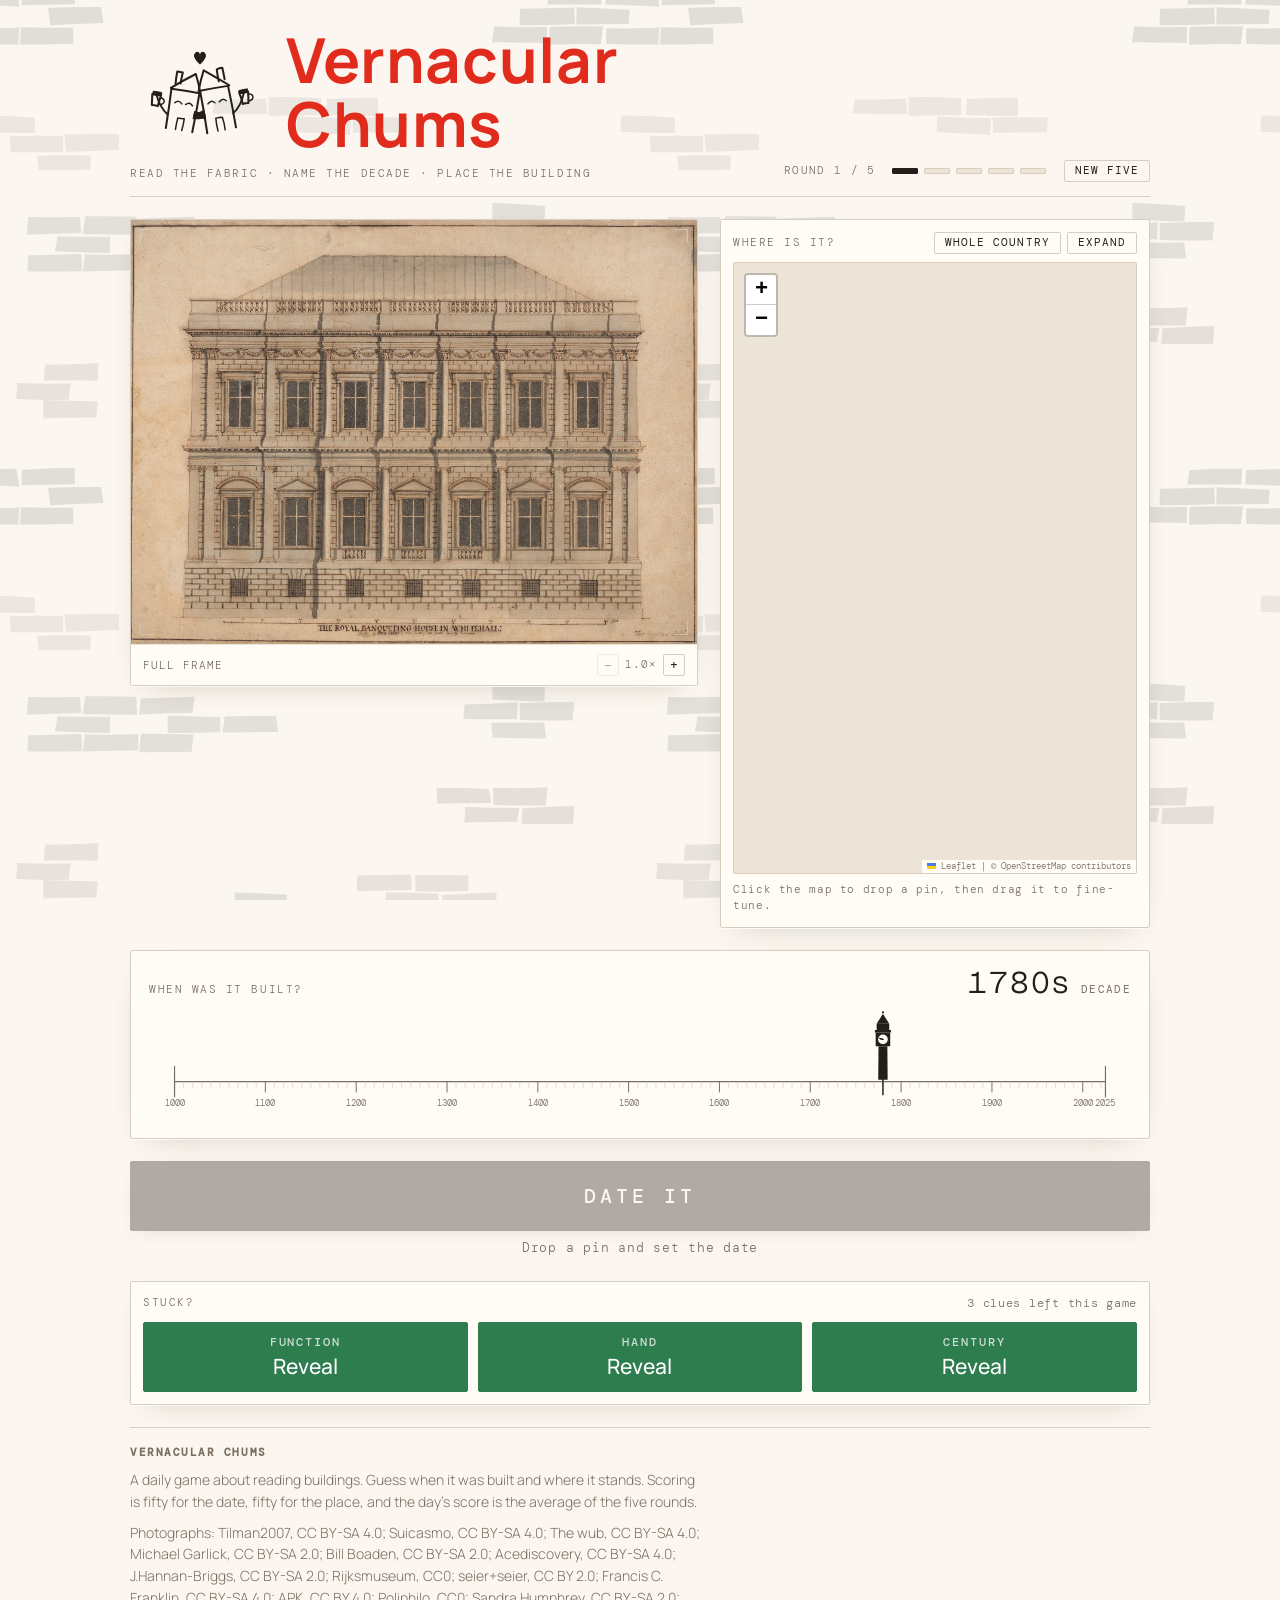
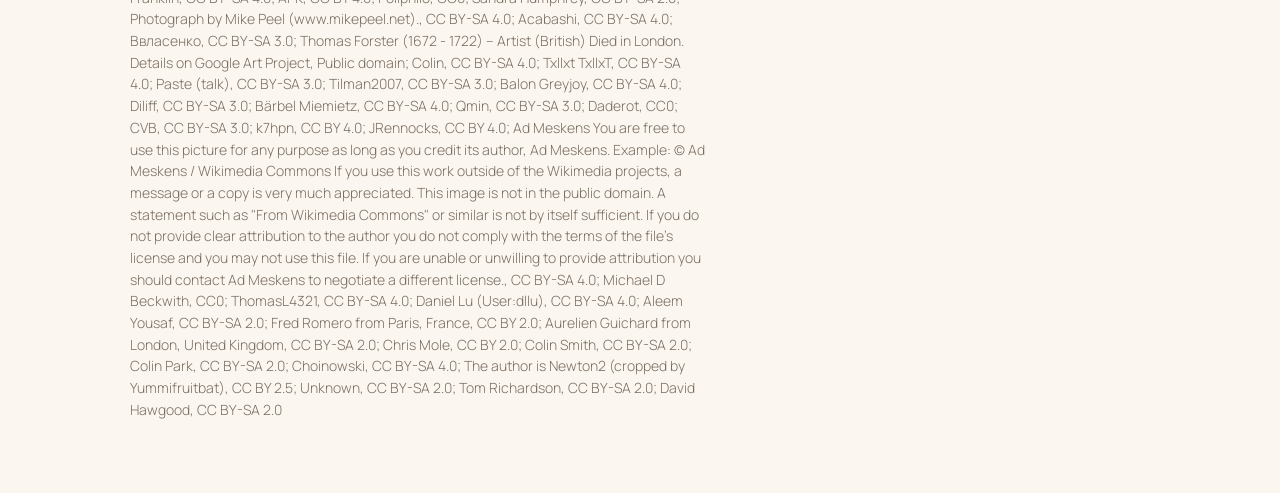
==== commit d51d3755: "Wordmark in red marker, legible" ====
--- a/index.html
+++ b/index.html
@@ -4,9 +4,9 @@
 <meta charset="utf-8">
 <meta name="viewport" content="width=device-width, initial-scale=1">
 <title>Vernacular Chums</title>
-<link rel="stylesheet" href="https://fonts.googleapis.com/css2?family=Rubik+Spray+Paint&family=Bricolage+Grotesque:opsz,wght@12..96,300;12..96,400;12..96,500&family=Manrope:wght@200;300;400;500;600&family=DM+Mono:wght@400;500&display=swap">
-<link rel="stylesheet" href="vendor/leaflet/leaflet.css?v=1788273246">
-<link rel="stylesheet" href="styles.css?v=1788273246">
+<link rel="stylesheet" href="https://fonts.googleapis.com/css2?family=Permanent+Marker&family=Bricolage+Grotesque:opsz,wght@12..96,300;12..96,400;12..96,500&family=Manrope:wght@200;300;400;500;600&family=DM+Mono:wght@400;500&display=swap">
+<link rel="stylesheet" href="vendor/leaflet/leaflet.css?v=1788273298">
+<link rel="stylesheet" href="styles.css?v=1788273298">
 </head>
 <body>
 
@@ -115,9 +115,9 @@
   </footer>
 </div>
 
-<script src="vendor/leaflet/leaflet.js?v=1788273246"></script>
-<script src="js/ruler.js?v=1788273246"></script>
-<script src="js/scoring.js?v=1788273246"></script>
-<script src="js/app.js?v=1788273246"></script>
+<script src="vendor/leaflet/leaflet.js?v=1788273298"></script>
+<script src="js/ruler.js?v=1788273298"></script>
+<script src="js/scoring.js?v=1788273298"></script>
+<script src="js/app.js?v=1788273298"></script>
 </body>
 </html>
--- a/styles.css
+++ b/styles.css
@@ -80,11 +80,12 @@
   border-bottom:1px solid var(--rule);padding-bottom:14px}
 /* Two buildings leaning in for a kiss, pints raised, drawn as hand-made line
    work rather than a solid silhouette: every edge nudged and bowed, so nothing
-   is quite straight. Beside them the name in spray paint. */
+   is quite straight. Beside them the name in marker pen. */
 .markwrap{margin:0;display:flex;align-items:center;gap:16px;color:var(--ink);line-height:1}
 .kissmark{display:block;width:clamp(88px,13vw,140px);height:auto;flex:0 0 auto}
-.wordmark{font-family:"Rubik Spray Paint",Manrope,sans-serif;
-  font-size:clamp(30px,6.2vw,60px);line-height:.98;letter-spacing:.01em;color:var(--ink)}
+.wordmark{font-family:"Permanent Marker",Manrope,sans-serif;
+  font-size:clamp(32px,6.4vw,62px);line-height:1.04;letter-spacing:.01em;
+  color:var(--stop)}
 .tagline{font-family:"DM Mono",monospace;font-size:11px;letter-spacing:.14em;
   text-transform:uppercase;color:var(--lead);margin-top:8px}
 .progress{display:flex;gap:6px;align-items:center}
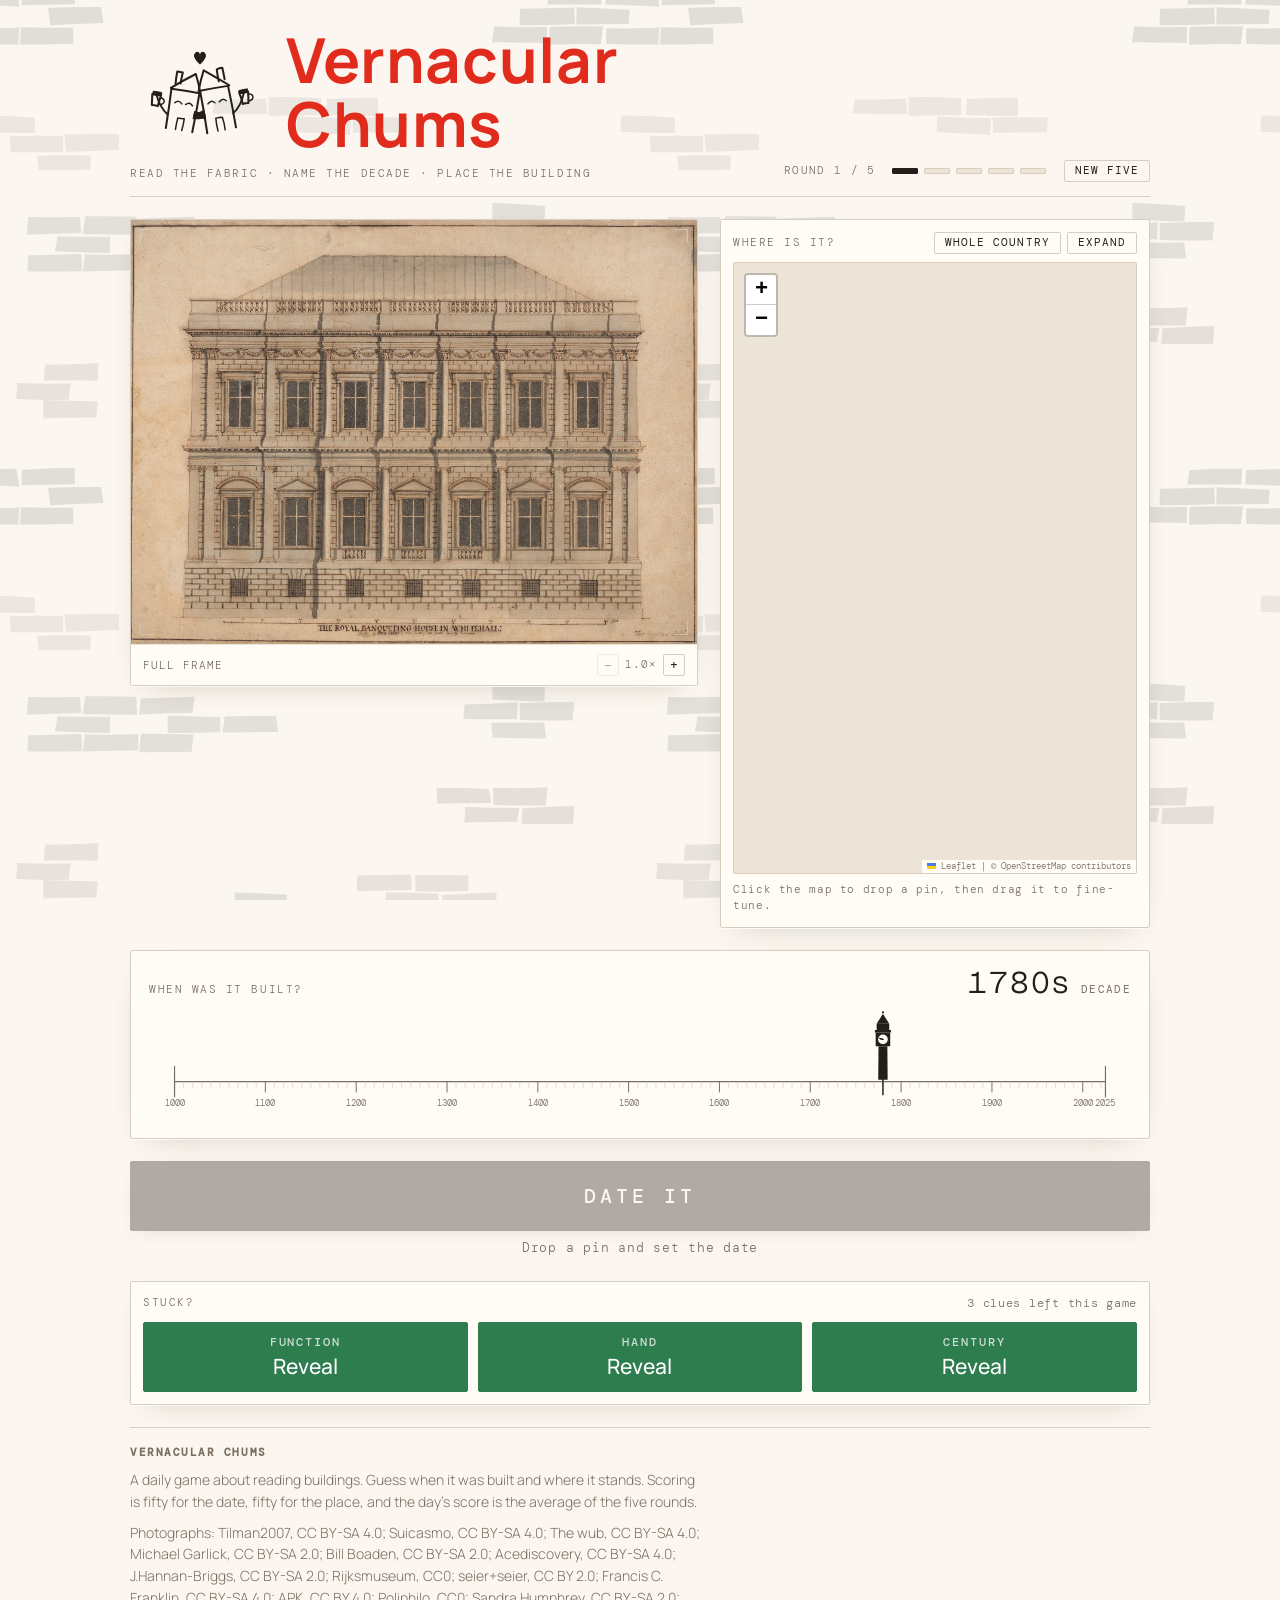
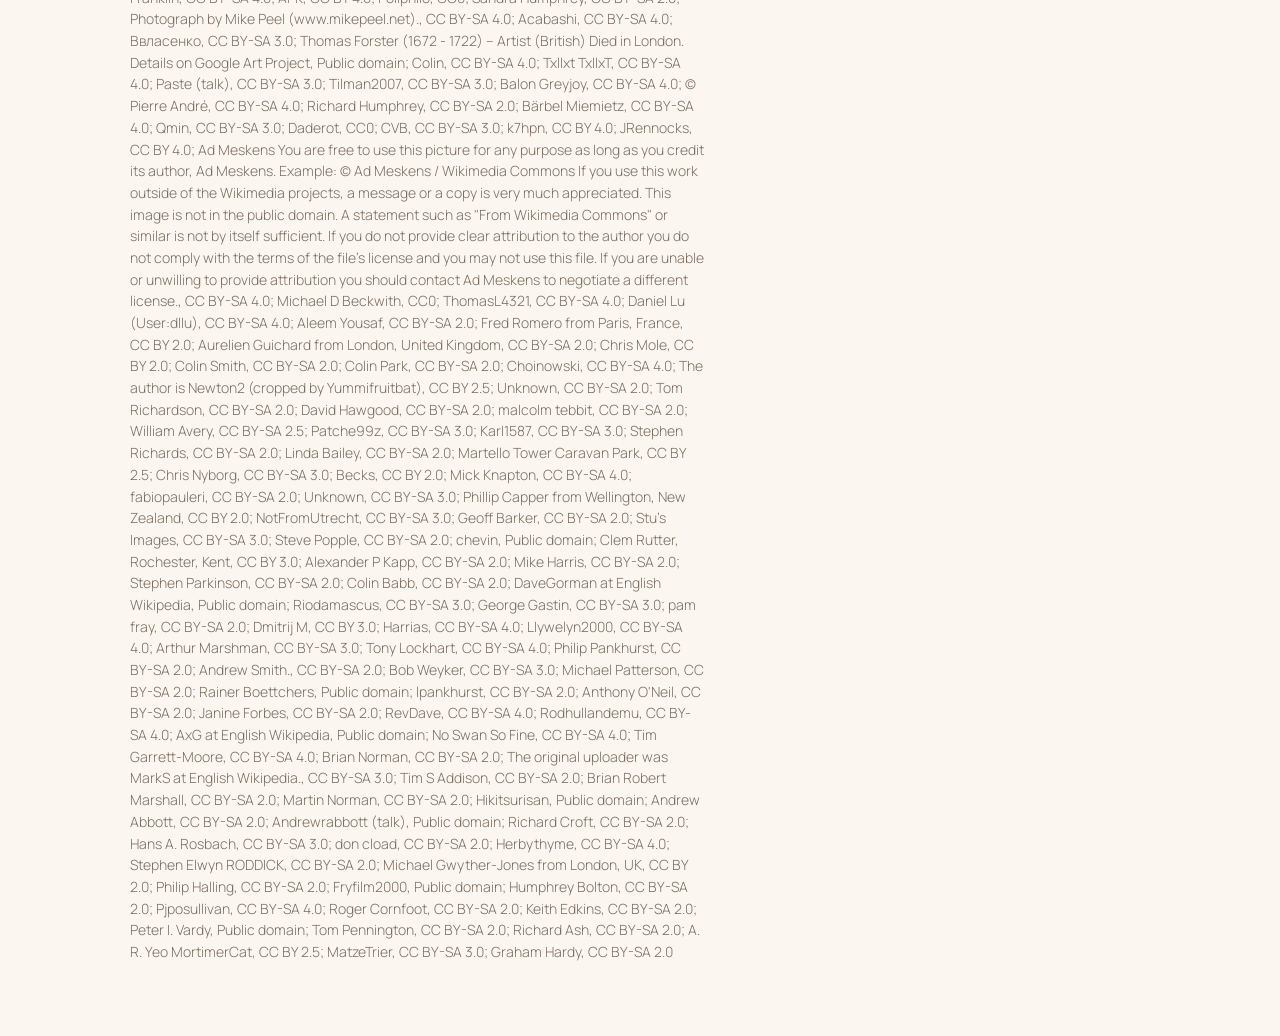
==== commit 05b8da5c: "Add 77 buildings: 145 total, each with a photograph, function and period note" ====
--- a/index.html
+++ b/index.html
@@ -5,8 +5,8 @@
 <meta name="viewport" content="width=device-width, initial-scale=1">
 <title>Vernacular Chums</title>
 <link rel="stylesheet" href="https://fonts.googleapis.com/css2?family=Permanent+Marker&family=Bricolage+Grotesque:opsz,wght@12..96,300;12..96,400;12..96,500&family=Manrope:wght@200;300;400;500;600&family=DM+Mono:wght@400;500&display=swap">
-<link rel="stylesheet" href="vendor/leaflet/leaflet.css?v=1788273298">
-<link rel="stylesheet" href="styles.css?v=1788273298">
+<link rel="stylesheet" href="vendor/leaflet/leaflet.css?v=1788465668">
+<link rel="stylesheet" href="styles.css?v=1788465668">
 </head>
 <body>
 
@@ -115,9 +115,9 @@
   </footer>
 </div>
 
-<script src="vendor/leaflet/leaflet.js?v=1788273298"></script>
-<script src="js/ruler.js?v=1788273298"></script>
-<script src="js/scoring.js?v=1788273298"></script>
-<script src="js/app.js?v=1788273298"></script>
+<script src="vendor/leaflet/leaflet.js?v=1788465668"></script>
+<script src="js/ruler.js?v=1788465668"></script>
+<script src="js/scoring.js?v=1788465668"></script>
+<script src="js/app.js?v=1788465668"></script>
 </body>
 </html>
--- a/styles.css
+++ b/styles.css
@@ -178,10 +178,35 @@
 .handle{fill:var(--ink)}
 .handle-line{stroke:var(--ink);stroke-width:1.5}
 .bb-body{fill:var(--ink)}
-.bb-face{fill:var(--panel);stroke:var(--ink);stroke-width:1.2}
+.bb-face{fill:var(--panel);stroke:var(--ink);stroke-width:1.2;transition:fill .18s}
+/* The clock face lights up when the date is right. Real clock faces on the
+   Elizabeth Tower are lit from behind, so this glows rather than changing
+   colour flatly. */
+.bb-face.lit{fill:#FFD34D;stroke:#8A6A22;
+  filter:drop-shadow(0 0 3px #FFC83099) drop-shadow(0 0 7px #FFB80066);
+  animation:benglow 1.6s ease-in-out 2}
+@keyframes benglow{0%,100%{opacity:1}50%{opacity:.72}}
+@media (prefers-reduced-motion:reduce){.bb-face.lit{animation:none}}
+/* Wrong: the face goes dark and red-rimmed, and the tower shakes its head. */
+.bb-face.dark{fill:var(--stop);stroke:var(--stop);opacity:.92}
+.ben.miss{animation:benshake .5s ease-in-out 1;transform-origin:center bottom}
+@keyframes benshake{
+  0%,100%{transform:translateX(0) rotate(0)}
+  15%{transform:translateX(-3px) rotate(-2.5deg)}
+  38%{transform:translateX(3px) rotate(2.5deg)}
+  62%{transform:translateX(-2px) rotate(-1.6deg)}
+  84%{transform:translateX(2px) rotate(1deg)}
+}
+@media (prefers-reduced-motion:reduce){.ben.miss{animation:none}}
 .bb-hand{stroke:var(--ink);stroke-linecap:round}
-.truth-line{stroke:var(--accent);stroke-width:1.5;stroke-dasharray:3 3}
-.gap-line{stroke:var(--ochre);stroke-width:1}
+.truth-band{fill:var(--go);opacity:.9}
+.truth-line{stroke:var(--go);stroke-width:2}
+.truthlab{font-family:"DM Mono",monospace;font-size:11px;fill:var(--go);
+  text-anchor:middle;font-weight:500;letter-spacing:.06em}
+.gap-line{stroke:var(--stop);stroke-width:4;stroke-linecap:round}
+.gap-cap{stroke:var(--stop);stroke-width:2.4;stroke-linecap:round}
+.gaplab{font-family:"DM Mono",monospace;font-size:12px;fill:var(--stop);
+  text-anchor:middle;font-weight:500;letter-spacing:.06em}
 
 /* ---------- actions ---------- */
 .actions{display:flex;gap:12px;align-items:center;flex-wrap:wrap}
